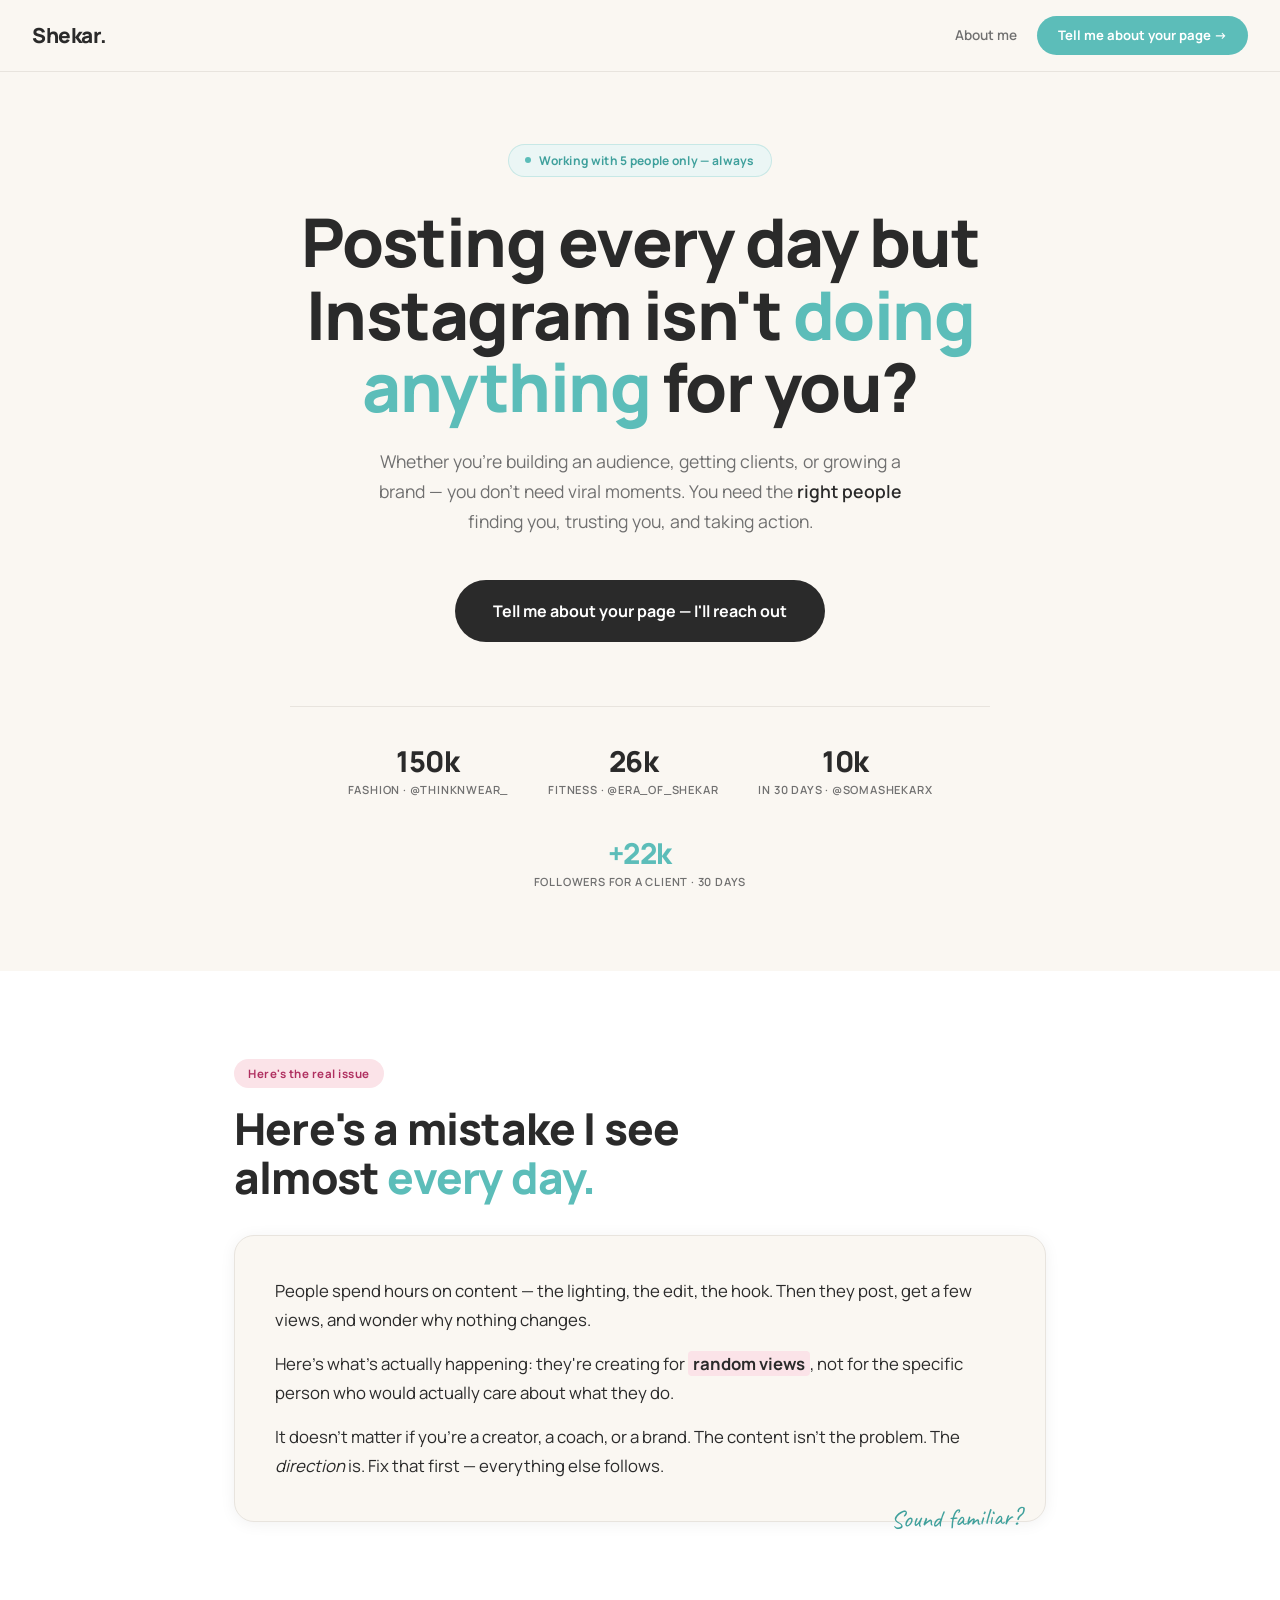
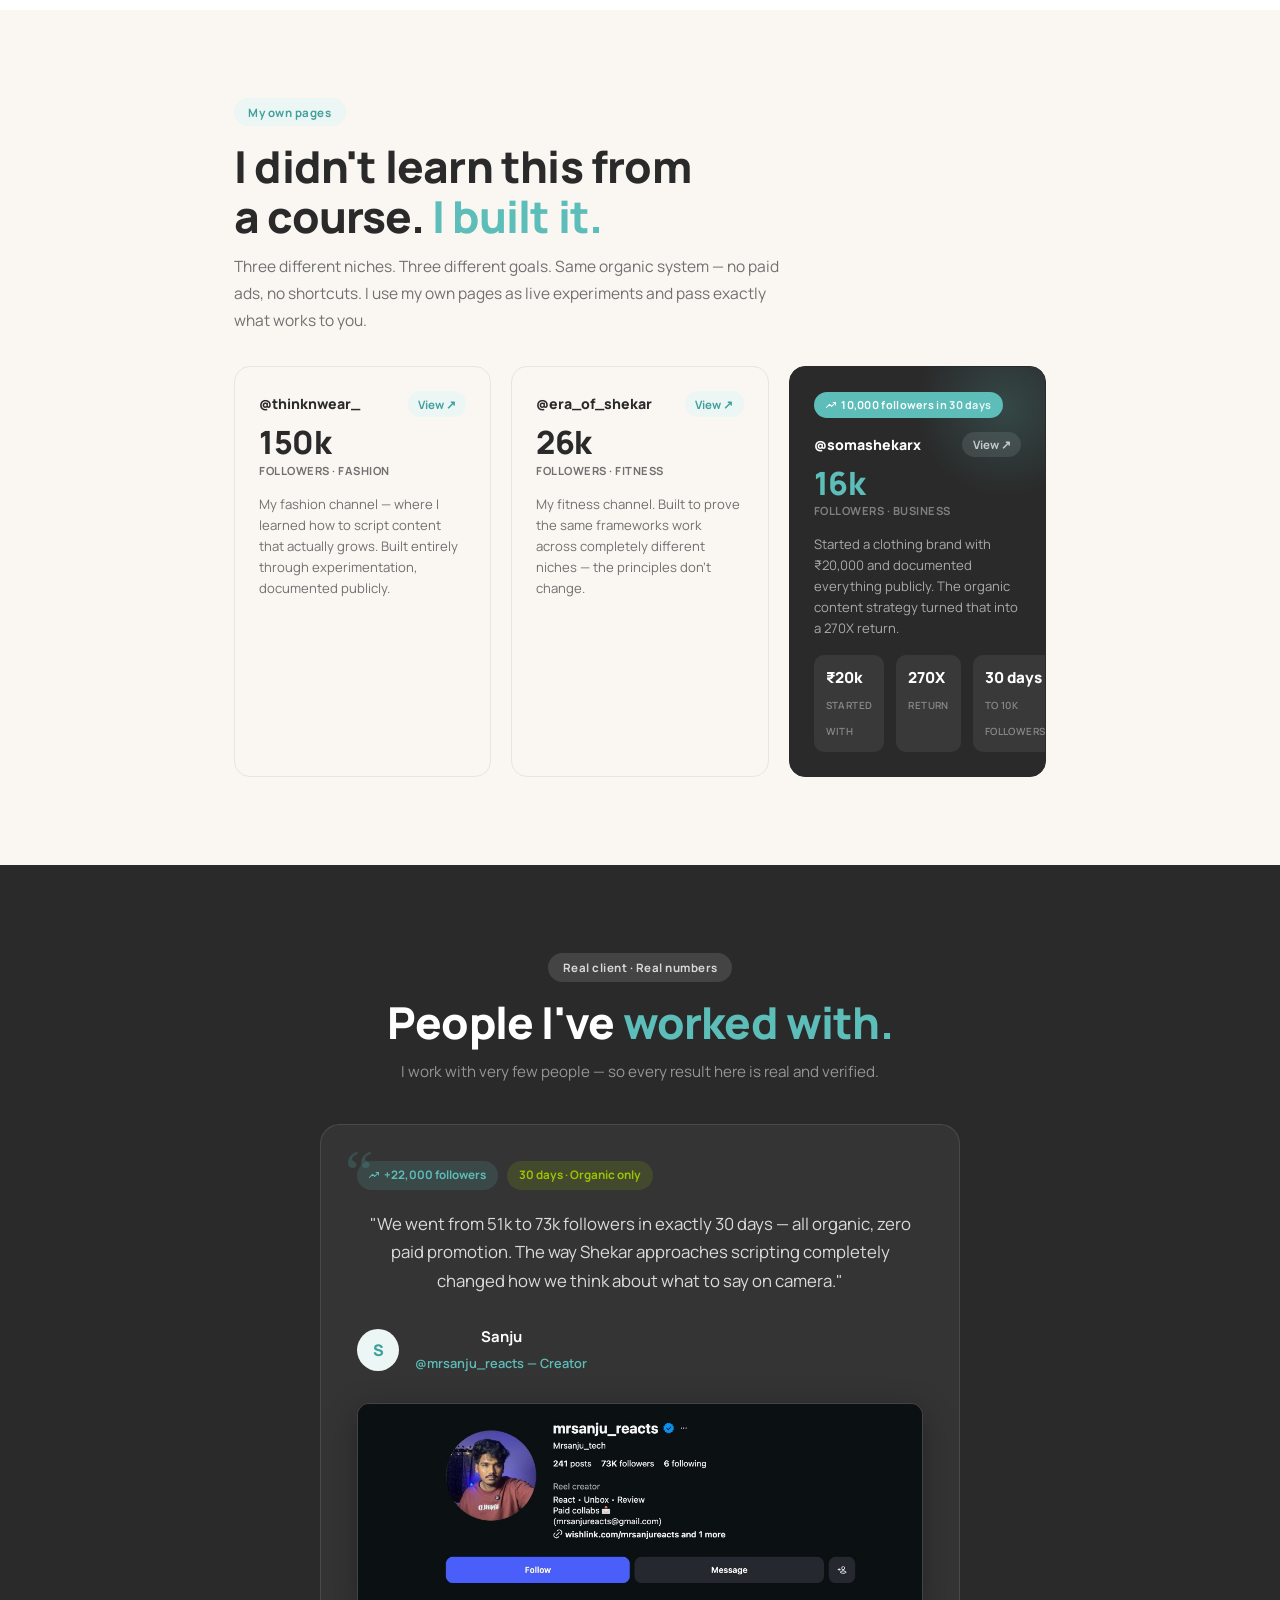
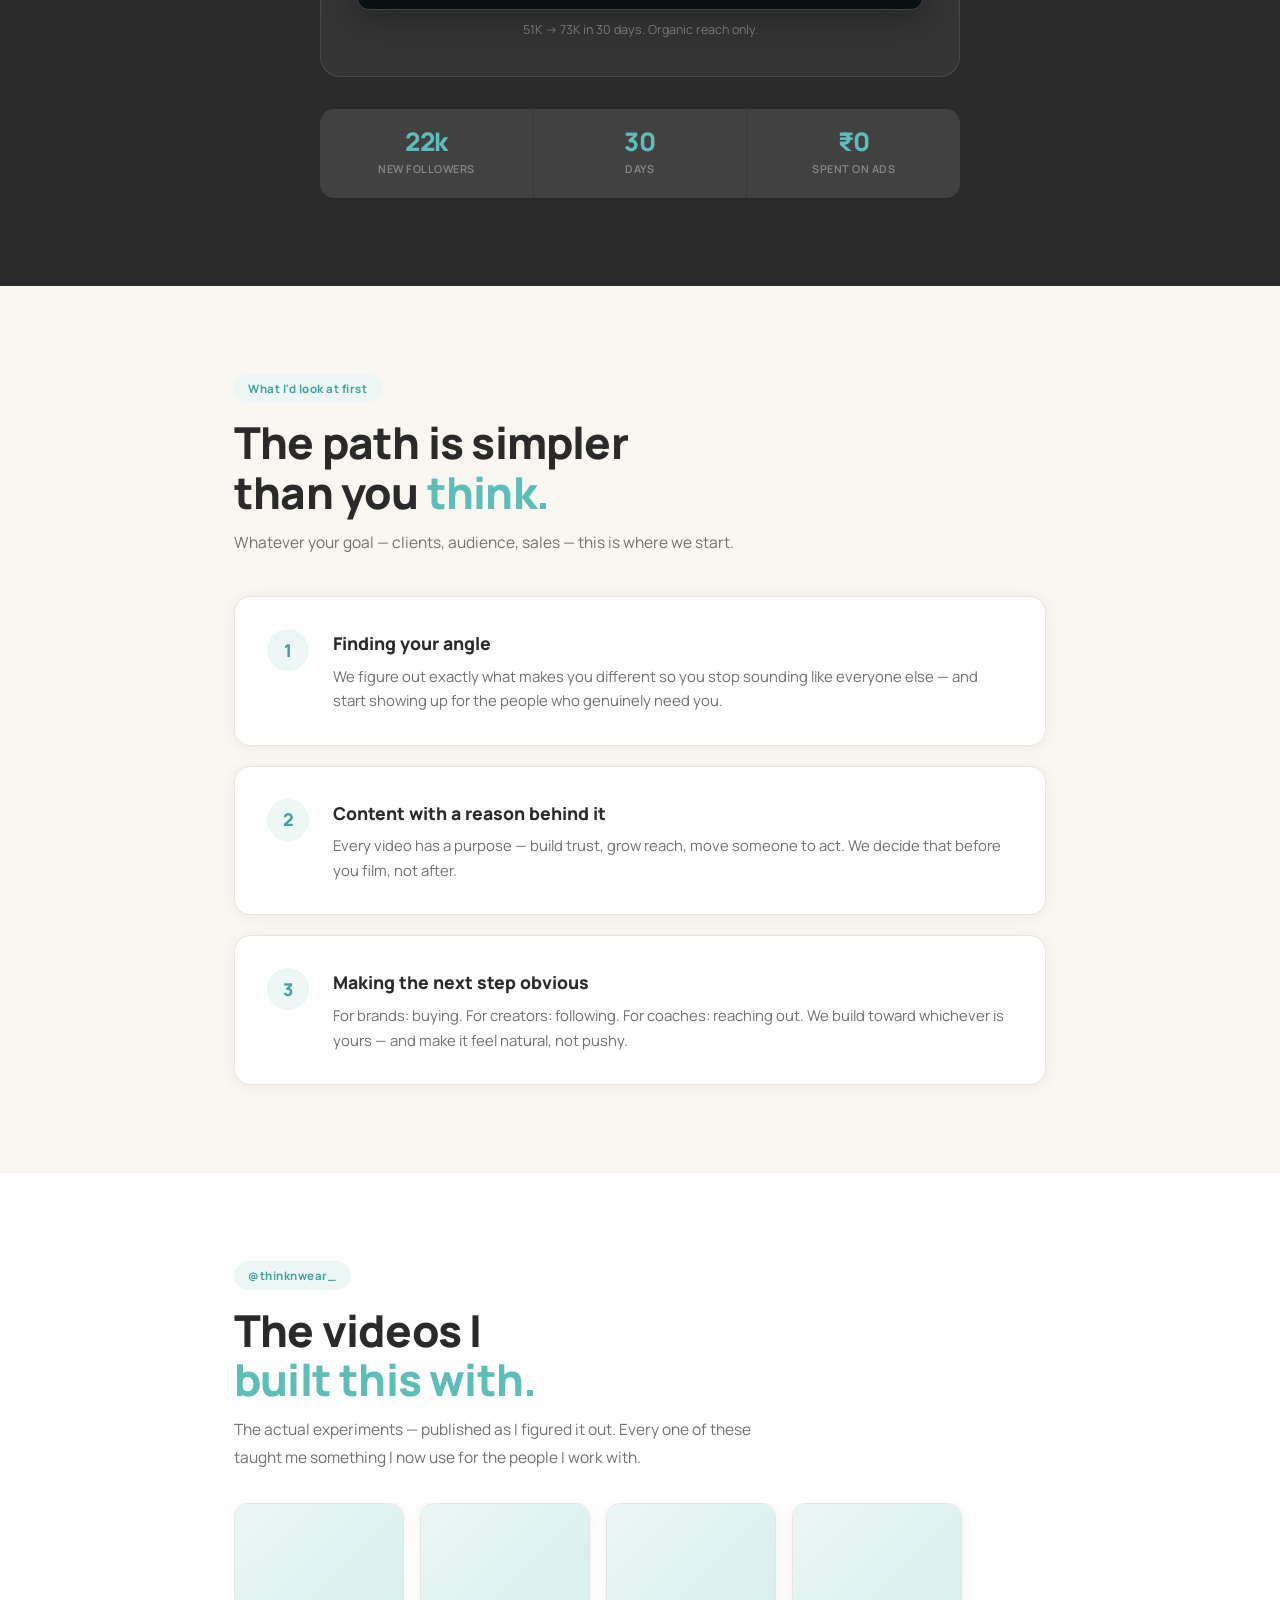
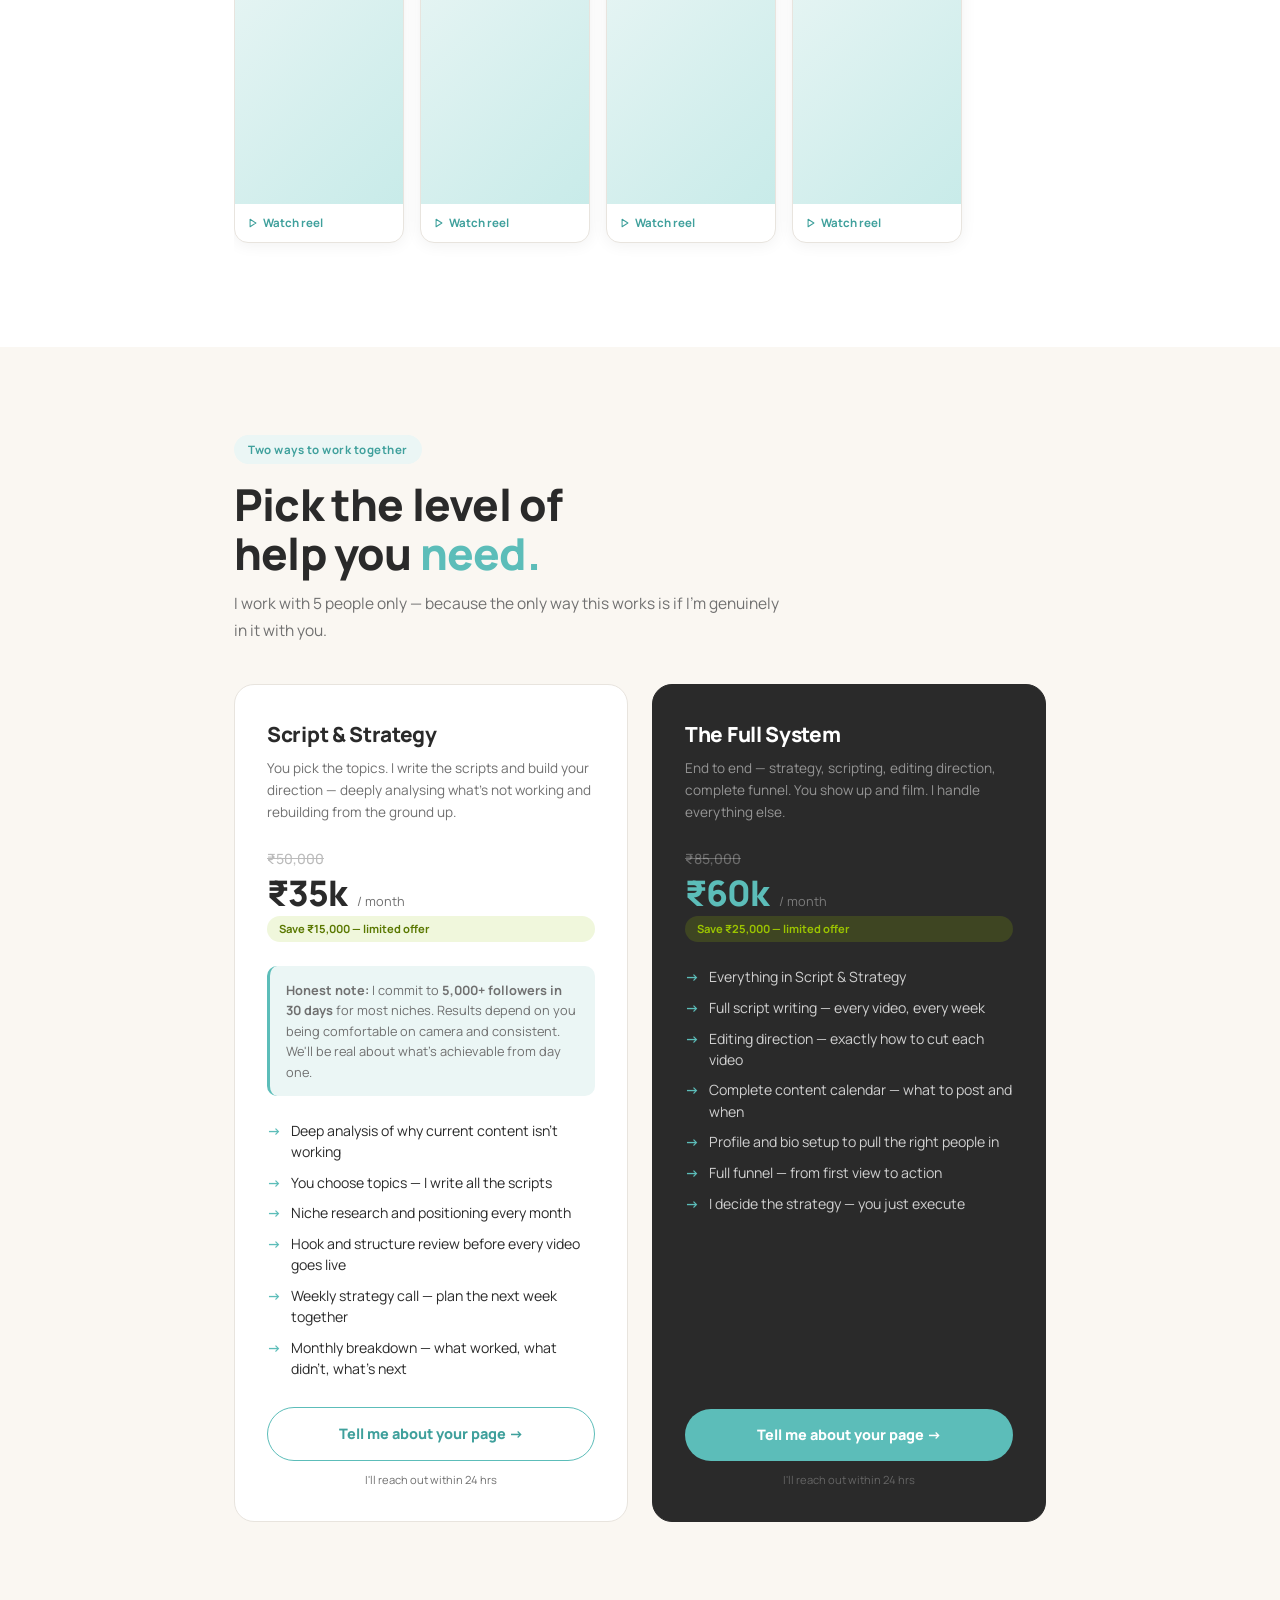
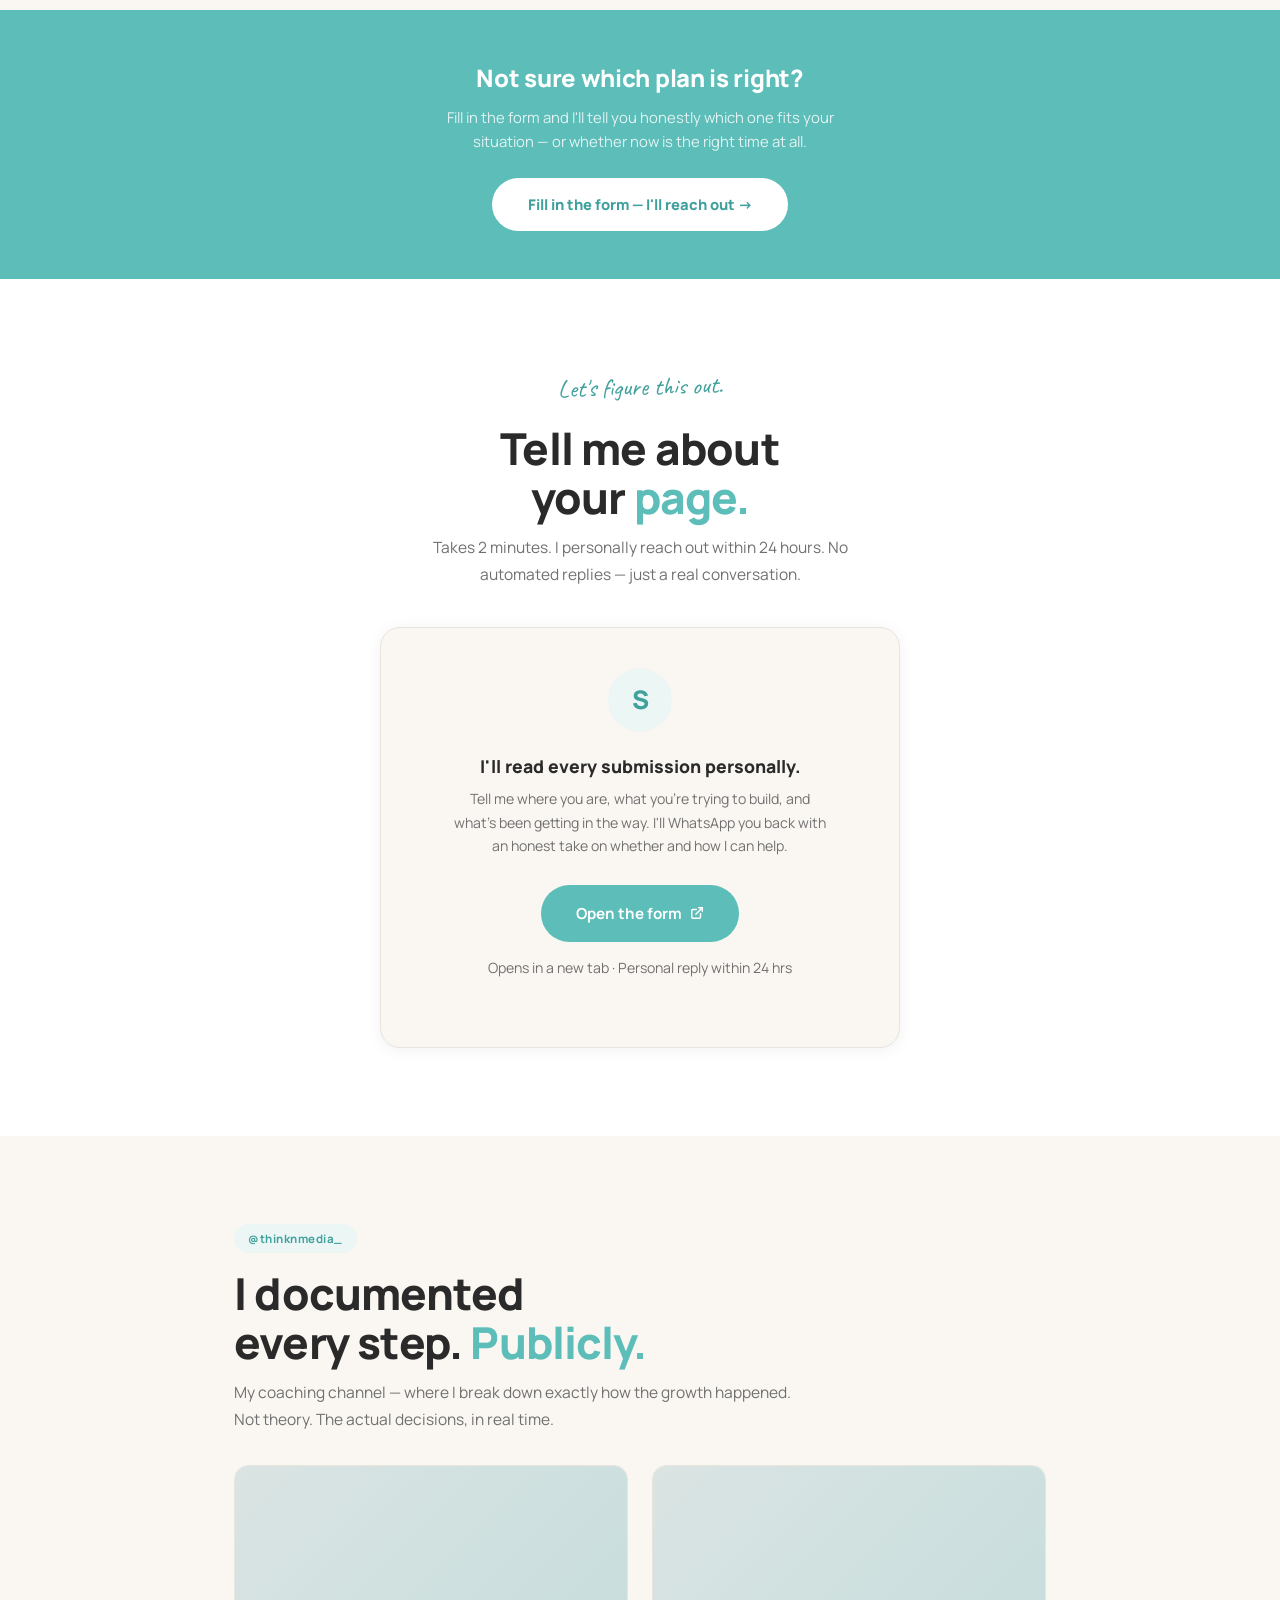
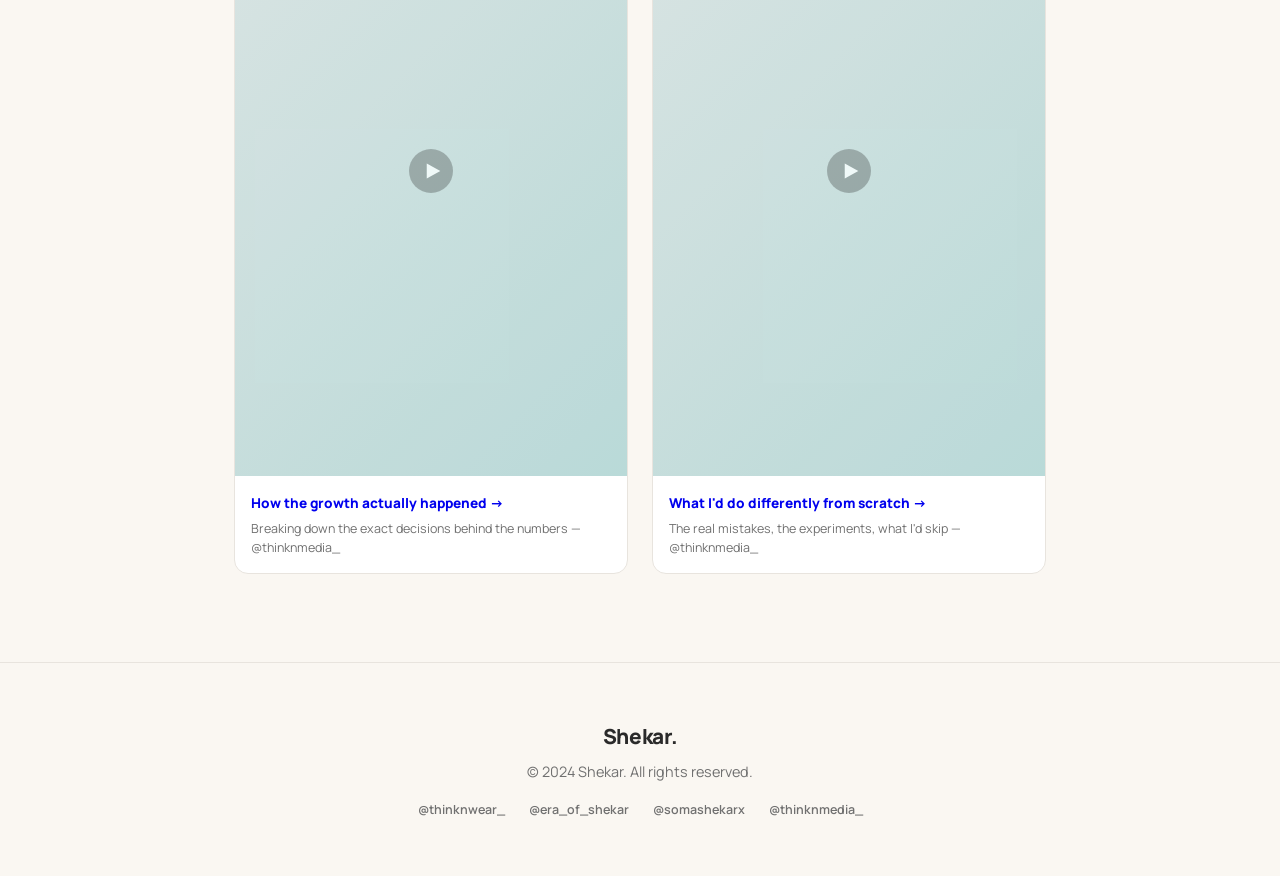
==== index.html @ 16995d4c "Update index.html" ====
<!DOCTYPE html>
<html lang="en">
<head>
<meta charset="UTF-8">
<meta name="viewport" content="width=device-width, initial-scale=1.0">
<title>Shekar | Instagram Growth</title>
<meta property="og:type" content="website">
<meta property="og:url" content="https://thinknmedia.vercel.app/">
<meta property="og:title" content="Shekar | Instagram Growth">
<meta property="og:description" content="Posting every day but your Instagram isn't doing anything for you? I help creators and brands build real organic reach.">
<meta property="og:image" content="https://thinknmedia.vercel.app/preview-image.jpg">
<meta name="twitter:card" content="summary_large_image">
<meta name="twitter:url" content="https://thinknmedia.vercel.app/">
<meta name="twitter:title" content="Shekar | Instagram Growth">
<meta name="twitter:description" content="Posting every day but your Instagram isn't doing anything for you?">
<meta name="twitter:image" content="https://thinknmedia.vercel.app/preview-image.jpg">
<link rel="preconnect" href="https://fonts.googleapis.com">
<link rel="preconnect" href="https://fonts.gstatic.com" crossorigin>
<link href="https://fonts.googleapis.com/css2?family=Caveat:wght@500;700&family=Manrope:wght@300;400;500;600;700;800&display=swap" rel="stylesheet">
<style>
*, *::before, *::after { box-sizing: border-box; margin: 0; padding: 0; }
:root {
  --bg: #FAF7F2;
  --card: #FFFFFF;
  --text: #2A2A2A;
  --muted: #707070;
  --accent: #5CBDB9;
  --accent-dark: #3fa09c;
  --accent-light: #EBF6F5;
  --highlight: #FBE3E8;
  --green: #9BC400;
  --green-light: #f0f7dc;
  --border: #E8E4DE;
  --radius: 16px;
  --shadow: 0 2px 16px rgba(0,0,0,0.06);
  --shadow-lg: 0 8px 40px rgba(0,0,0,0.10);
}
html { scroll-behavior: smooth; }
body { background: var(--bg); color: var(--text); font-family: 'Manrope', sans-serif; overflow-x: hidden; line-height: 1.65; font-size: 16px; }
.container { max-width: 860px; margin: 0 auto; padding: 0 1.5rem; }
.note { font-family: "Caveat", cursive; font-size: 1.55rem; color: var(--accent-dark); transform: rotate(-1.5deg); display: inline-block; }

/* ── NAV ── */
nav {
  position: fixed; top: 0; left: 0; right: 0; z-index: 200;
  padding: 1rem 2rem;
  display: flex; align-items: center; justify-content: space-between;
  background: rgba(250,247,242,0.95);
  backdrop-filter: blur(14px);
  border-bottom: 1px solid var(--border);
}
.nav-logo { font-weight: 800; font-size: 1.3rem; letter-spacing: -0.4px; }
.nav-cta {
  background: var(--accent); color: #fff;
  padding: 0.55rem 1.3rem; border-radius: 100px;
  font-weight: 700; font-size: 0.82rem;
  border: none; cursor: pointer; font-family: 'Manrope', sans-serif;
  transition: background 0.2s, transform 0.15s;
  white-space: nowrap; text-decoration: none; display: inline-block;
}
.nav-cta:hover { background: var(--accent-dark); transform: translateY(-1px); }
.nav-link { font-size: 0.85rem; color: var(--muted); text-decoration: none; font-weight: 600; transition: color 0.2s; }
.nav-link:hover { color: var(--text); }
.nav-right { display: flex; align-items: center; gap: 1.25rem; }

/* ── HERO ── */
.hero {
  min-height: 92vh;
  display: flex; flex-direction: column; justify-content: center; align-items: center;
  text-align: center; padding: 9rem 1.5rem 5rem;
}
.hero-eyebrow {
  display: inline-flex; align-items: center; gap: 0.5rem;
  background: var(--accent-light); border: 1px solid rgba(92,189,185,0.25);
  border-radius: 100px; padding: 0.35rem 1rem;
  font-size: 0.75rem; font-weight: 700; color: var(--accent-dark);
  letter-spacing: 0.3px; margin-bottom: 1.75rem;
}
.hero-eyebrow::before { content: ''; width: 6px; height: 6px; border-radius: 50%; background: var(--accent); animation: blink 2s infinite; }
@keyframes blink { 0%,100%{opacity:1} 50%{opacity:0.3} }
.hero h1 {
  font-size: clamp(2.4rem, 6vw, 4.2rem);
  font-weight: 800; line-height: 1.08; letter-spacing: -1.5px;
  margin-bottom: 1.5rem; color: var(--text); max-width: 720px;
}
.hero h1 em { font-style: normal; color: var(--accent); }
.hero-sub {
  font-size: 1.1rem; color: var(--muted);
  margin-bottom: 2.75rem; font-weight: 400; line-height: 1.7; max-width: 560px;
}
.hero-sub strong { color: var(--text); font-weight: 600; }

/* ── BUTTONS ── */
.btn-main {
  background: var(--text); color: #fff;
  padding: 1.1rem 2.4rem; border-radius: 100px;
  font-weight: 700; font-size: 1rem;
  border: none; cursor: pointer; font-family: 'Manrope', sans-serif;
  transition: background 0.2s, transform 0.15s, box-shadow 0.2s;
  text-decoration: none; display: inline-block;
}
.btn-main:hover { background: var(--accent); transform: translateY(-2px); box-shadow: 0 8px 24px rgba(92,189,185,0.35); }
.btn-accent {
  background: var(--accent); color: #fff;
  padding: 1rem 2.2rem; border-radius: 100px;
  font-weight: 700; font-size: 0.95rem;
  border: none; cursor: pointer; font-family: 'Manrope', sans-serif;
  transition: background 0.2s, transform 0.15s, box-shadow 0.2s;
  text-decoration: none; display: inline-block;
}
.btn-accent:hover { background: var(--accent-dark); transform: translateY(-2px); box-shadow: 0 6px 20px rgba(92,189,185,0.3); }
.btn-outline {
  background: transparent; border: 1.5px solid var(--accent); color: var(--accent-dark);
  padding: 0.9rem 2rem; border-radius: 100px;
  font-weight: 700; font-size: 0.9rem;
  cursor: pointer; font-family: 'Manrope', sans-serif;
  transition: all 0.2s; text-decoration: none; display: inline-block;
}
.btn-outline:hover { background: var(--accent-light); }
.btn-white {
  background: #fff; color: var(--accent-dark);
  padding: 0.9rem 2.2rem; border-radius: 100px;
  font-weight: 800; font-size: 0.92rem;
  border: none; cursor: pointer; font-family: 'Manrope', sans-serif;
  transition: transform 0.15s, box-shadow 0.2s;
  text-decoration: none; display: inline-block;
}
.btn-white:hover { transform: translateY(-2px); box-shadow: 0 6px 20px rgba(0,0,0,0.15); }

/* ── SECTIONS ── */
section { padding: 5.5rem 1.5rem; }
.section-chip {
  display: inline-flex; align-items: center; gap: 0.4rem;
  background: var(--accent-light); color: var(--accent-dark);
  border-radius: 100px; padding: 0.3rem 0.9rem;
  font-size: 0.72rem; font-weight: 700; letter-spacing: 0.5px; margin-bottom: 1rem;
}
.section-chip.green { background: var(--green-light); color: #5a7800; }
.section-chip.pink { background: var(--highlight); color: #b03060; }
.section-chip.white { background: rgba(255,255,255,0.12); color: rgba(255,255,255,0.8); }
.sh { font-size: clamp(1.8rem, 3.8vw, 2.75rem); font-weight: 800; line-height: 1.12; letter-spacing: -0.8px; margin-bottom: 0.75rem; }
.sh em { font-style: normal; color: var(--accent); }
.sh.light { color: #fff; }
.sh.light em { color: var(--accent); }
.section-sub { font-size: 0.97rem; color: var(--muted); line-height: 1.75; max-width: 560px; }

/* ── CARD BASE ── */
.card { background: var(--card); border: 1px solid var(--border); border-radius: var(--radius); padding: 2rem; box-shadow: var(--shadow); }

/* ── PROBLEM ── */
.mistake-box {
  background: var(--bg); border-radius: 20px; padding: 2.5rem;
  border: 1px solid var(--border); position: relative; margin-top: 2rem; box-shadow: var(--shadow);
}
.mistake-box p { font-size: 1.05rem; color: var(--text); line-height: 1.75; margin-bottom: 0.9rem; }
.mistake-box p:last-child { margin-bottom: 0; }
.hl { background: var(--highlight); padding: 1px 5px; border-radius: 4px; font-weight: 700; }

/* ── CHANNELS ── */
.channels-grid { display: grid; grid-template-columns: repeat(3, 1fr); gap: 1.25rem; margin-top: 2rem; }
.ch-card {
  background: var(--bg); border: 1px solid var(--border);
  border-radius: var(--radius); padding: 1.5rem;
  transition: transform 0.2s, border-color 0.2s, box-shadow 0.2s;
}
.ch-card:hover { transform: translateY(-3px); border-color: var(--accent); box-shadow: 0 8px 24px rgba(92,189,185,0.12); }
.ch-handle-row { display: flex; justify-content: space-between; align-items: center; margin-bottom: 0.6rem; }
.ch-handle { font-weight: 800; font-size: 0.88rem; }
.ch-view { font-size: 0.72rem; color: var(--accent-dark); text-decoration: none; background: var(--accent-light); padding: 0.2rem 0.65rem; border-radius: 100px; font-weight: 700; }
.ch-metric { font-size: 2rem; font-weight: 800; line-height: 1; margin: 0.6rem 0 0.2rem; letter-spacing: -0.5px; }
.ch-metric-lbl { font-size: 0.7rem; font-weight: 700; color: var(--muted); text-transform: uppercase; letter-spacing: 0.5px; margin-bottom: 0.85rem; }
.ch-desc { font-size: 0.82rem; color: var(--muted); line-height: 1.6; }

/* SPOTLIGHT */
.ch-card.spotlight {
  background: var(--text); border-color: var(--text); color: #fff; position: relative; overflow: hidden;
}
.ch-card.spotlight::before {
  content: ''; position: absolute; top: -50px; right: -50px;
  width: 180px; height: 180px;
  background: radial-gradient(circle, rgba(92,189,185,0.2) 0%, transparent 70%);
  pointer-events: none;
}
.ch-card.spotlight .ch-handle { color: #fff; }
.ch-card.spotlight .ch-view { background: rgba(255,255,255,0.1); color: rgba(255,255,255,0.75); }
.ch-card.spotlight .ch-metric { color: var(--accent); }
.ch-card.spotlight .ch-metric-lbl { color: rgba(255,255,255,0.4); }
.ch-card.spotlight .ch-desc { color: rgba(255,255,255,0.6); }
.spotlight-badge {
  display: inline-flex; align-items: center; gap: 0.35rem;
  background: var(--accent); color: #fff;
  font-size: 0.68rem; font-weight: 700; padding: 0.25rem 0.75rem;
  border-radius: 100px; margin-bottom: 0.85rem; letter-spacing: 0.3px;
}
.spotlight-stats { display: flex; gap: 0.75rem; margin-top: 1rem; }
.sp-stat { background: rgba(255,255,255,0.07); border-radius: 10px; padding: 0.6rem 0.75rem; flex: 1; }
.sp-stat .sn { font-size: 0.95rem; font-weight: 800; color: #fff; display: block; }
.sp-stat .sl { font-size: 0.62rem; color: rgba(255,255,255,0.4); font-weight: 600; text-transform: uppercase; letter-spacing: 0.4px; }

/* ── TESTIMONIALS — dark ── */
.testi-section { background: var(--text); padding: 5.5rem 1.5rem; }
.testi-inner { max-width: 640px; margin: 2.5rem auto 0; }
.testi-card {
  background: rgba(255,255,255,0.05); border: 1px solid rgba(255,255,255,0.1);
  border-radius: 20px; padding: 2.25rem; position: relative;
}
.testi-card::before {
  content: '\201C'; position: absolute; top: 1rem; left: 1.5rem;
  font-size: 4rem; line-height: 1; font-family: Georgia, serif;
  color: rgba(92,189,185,0.2); pointer-events: none;
}
.testi-badges { display: flex; gap: 0.6rem; flex-wrap: wrap; margin-bottom: 1.25rem; }
.tbadge {
  display: inline-flex; align-items: center; gap: 0.3rem;
  font-size: 0.73rem; font-weight: 700; padding: 0.28rem 0.75rem; border-radius: 100px;
}
.tbadge.teal { background: rgba(92,189,185,0.15); color: var(--accent); }
.tbadge.gr { background: rgba(155,196,0,0.15); color: #9BC400; }
.testi-quote { font-size: 1.05rem; color: rgba(255,255,255,0.82); line-height: 1.72; margin-bottom: 1.75rem; }
.testi-author { display: flex; align-items: center; gap: 1rem; }
.tav { width: 42px; height: 42px; border-radius: 50%; background: var(--accent-light); color: var(--accent-dark); display: flex; align-items: center; justify-content: center; font-weight: 800; font-size: 1rem; flex-shrink: 0; }
.tav-info strong { display: block; color: #fff; font-size: 0.93rem; }
.tav-info a { color: var(--accent); font-size: 0.8rem; font-weight: 600; text-decoration: none; }
.dashboard-proof { width: 100%; height: auto; border-radius: 12px; margin-top: 1.75rem; border: 1px solid rgba(255,255,255,0.08); box-shadow: 0 8px 32px rgba(0,0,0,0.3); display: block; }
.proof-caption { margin-top: 0.6rem; font-size: 0.78rem; color: rgba(255,255,255,0.35); text-align: center; }
.testi-nums { display: grid; grid-template-columns: repeat(3,1fr); gap: 1px; background: rgba(255,255,255,0.07); border-radius: 14px; overflow: hidden; margin-top: 2rem; }
.tnum { background: rgba(255,255,255,0.04); padding: 1.25rem; text-align: center; }
.tnum .tn-big { font-size: 1.6rem; font-weight: 800; color: var(--accent); line-height: 1; display: block; letter-spacing: -0.5px; }
.tnum .tn-lbl { font-size: 0.68rem; color: rgba(255,255,255,0.38); font-weight: 600; text-transform: uppercase; letter-spacing: 0.5px; margin-top: 0.3rem; display: block; }

/* ── PROCESS ── */
.process-list { margin-top: 2.5rem; display: flex; flex-direction: column; gap: 1.25rem; }
.process-step { display: flex; gap: 1.5rem; align-items: flex-start; }
.step-num { background: var(--accent-light); color: var(--accent-dark); width: 42px; height: 42px; border-radius: 50%; display: flex; align-items: center; justify-content: center; font-weight: 800; font-size: 1.1rem; flex-shrink: 0; }
.process-text h4 { font-size: 1.1rem; margin-bottom: 0.35rem; font-weight: 800; }
.process-text p { color: var(--muted); font-size: 0.93rem; }

/* ── REELS CAROUSEL ── */
.reel-scroll { overflow-x: auto; -webkit-overflow-scrolling: touch; padding-bottom: 1rem; margin-top: 2rem; cursor: grab; }
.reel-scroll:active { cursor: grabbing; }
.reel-scroll::-webkit-scrollbar { height: 3px; }
.reel-scroll::-webkit-scrollbar-track { background: var(--border); border-radius: 2px; }
.reel-scroll::-webkit-scrollbar-thumb { background: var(--accent-light); border-radius: 2px; }
.reel-row { display: flex; gap: 1rem; width: max-content; }
.reel-thumb { width: 170px; flex-shrink: 0; border-radius: 14px; overflow: hidden; border: 1px solid var(--border); background: #fff; box-shadow: var(--shadow); transition: transform 0.2s, box-shadow 0.2s; text-decoration: none; display: block; }
.reel-thumb:hover { transform: translateY(-4px); box-shadow: 0 12px 30px rgba(92,189,185,0.2); border-color: var(--accent); }
.reel-img-wrap { width: 170px; height: 300px; overflow: hidden; background: linear-gradient(135deg, #ebf6f5 0%, #c8ebe9 100%); position: relative; display: flex; align-items: center; justify-content: center; }
.reel-img-wrap img { width: 100%; height: 100%; object-fit: cover; display: block; }
.play-circle { position: absolute; inset: 0; display: flex; align-items: center; justify-content: center; background: rgba(0,0,0,0.12); opacity: 0; transition: opacity 0.2s; }
.reel-thumb:hover .play-circle { opacity: 1; }
.play-circle svg { width: 44px; height: 44px; }
.reel-label { padding: 0.6rem 0.8rem; font-size: 0.72rem; font-weight: 700; color: var(--accent-dark); display: flex; align-items: center; gap: 0.3rem; }

/* ── PRICING ── */
.pricing-section { background: var(--bg); }
.pricing-grid { display: grid; grid-template-columns: 1fr 1fr; gap: 1.5rem; margin-top: 2.5rem; }
.plan-card { background: var(--card); border: 1.5px solid var(--border); border-radius: 20px; padding: 2rem; display: flex; flex-direction: column; transition: transform 0.2s, box-shadow 0.2s; }
.plan-card:hover { transform: translateY(-3px); box-shadow: var(--shadow-lg); }
.plan-card.featured { background: var(--text); border-color: var(--text); }
.plan-name { font-size: 1.3rem; font-weight: 800; margin-bottom: 0.4rem; letter-spacing: -0.3px; }
.plan-card.featured .plan-name { color: #fff; }
.plan-for { font-size: 0.85rem; color: var(--muted); line-height: 1.6; margin-bottom: 1.5rem; }
.plan-card.featured .plan-for { color: rgba(255,255,255,0.5); }
.plan-price-row { display: flex; align-items: baseline; gap: 0.5rem; margin-bottom: 0.25rem; }
.plan-was { font-size: 0.88rem; color: #bbb; text-decoration: line-through; font-weight: 500; }
.plan-now { font-size: 2.2rem; font-weight: 800; letter-spacing: -1px; line-height: 1; }
.plan-mo { font-size: 0.8rem; color: var(--muted); }
.plan-card.featured .plan-now { color: var(--accent); }
.plan-card.featured .plan-mo { color: rgba(255,255,255,0.38); }
.plan-save { display: inline-block; background: var(--green-light); color: #5a7800; font-size: 0.7rem; font-weight: 700; padding: 0.25rem 0.75rem; border-radius: 100px; margin-bottom: 1.5rem; }
.plan-card.featured .plan-save { background: rgba(155,196,0,0.18); color: #9BC400; }
.plan-caveat { font-size: 0.8rem; color: var(--muted); line-height: 1.6; padding: 0.85rem 1rem; background: var(--accent-light); border-radius: 10px; margin-bottom: 1.5rem; border-left: 3px solid var(--accent); }
.plan-card.featured .plan-caveat { background: rgba(92,189,185,0.1); border-left-color: var(--accent); color: rgba(255,255,255,0.55); }
.plan-list { list-style: none; flex-grow: 1; display: flex; flex-direction: column; gap: 0.6rem; margin-bottom: 1.75rem; }
.plan-list li { display: flex; gap: 0.6rem; font-size: 0.88rem; line-height: 1.5; color: var(--text); }
.plan-card.featured .plan-list li { color: rgba(255,255,255,0.78); }
.plan-list li::before { content: '→'; color: var(--accent); font-weight: 700; flex-shrink: 0; }
.plan-cta { display: block; text-align: center; padding: 0.9rem; border-radius: 100px; font-weight: 800; font-size: 0.9rem; text-decoration: none; cursor: pointer; border: none; font-family: 'Manrope', sans-serif; transition: all 0.2s; }
.plan-cta.o { background: transparent; border: 1.5px solid var(--accent); color: var(--accent-dark); }
.plan-cta.o:hover { background: var(--accent-light); }
.plan-cta.f { background: var(--accent); color: #fff; }
.plan-cta.f:hover { background: var(--accent-dark); box-shadow: 0 4px 16px rgba(92,189,185,0.3); }
.plan-note { margin-top: 0.6rem; text-align: center; font-size: 0.7rem; color: var(--muted); }
.plan-card.featured .plan-note { color: rgba(255,255,255,0.28); }

/* ── CTA STRIP ── */
.cta-strip { background: var(--accent); padding: 3rem 1.5rem; text-align: center; }
.cta-strip h3 { font-size: 1.5rem; font-weight: 800; color: #fff; margin-bottom: 0.5rem; letter-spacing: -0.3px; }
.cta-strip p { color: rgba(255,255,255,0.82); font-size: 0.93rem; margin-bottom: 1.5rem; line-height: 1.6; max-width: 440px; margin-left: auto; margin-right: auto; }

/* ── CONNECT SECTION ── */
.connect-section { background: #fff; padding: 5.5rem 1.5rem; }
.connect-box { max-width: 520px; margin: 2.5rem auto 0; background: var(--bg); border: 1px solid var(--border); border-radius: 20px; padding: 2.5rem; box-shadow: var(--shadow); text-align: center; }
.connect-avatar { width: 64px; height: 64px; border-radius: 50%; background: var(--accent-light); color: var(--accent-dark); display: flex; align-items: center; justify-content: center; font-weight: 800; font-size: 1.6rem; margin: 0 auto 1.25rem; }
.connect-box h4 { font-size: 1.1rem; font-weight: 800; margin-bottom: 0.4rem; }
.connect-box p { font-size: 0.88rem; color: var(--muted); line-height: 1.65; margin-bottom: 1.75rem; max-width: 380px; margin-left: auto; margin-right: auto; }
.connect-note { margin-top: 0.85rem; font-size: 0.75rem; color: var(--muted); }

/* ── PROOF VIDEOS (thinknmedia_) ── */
.proof-section { background: var(--bg); }
.proof-grid { display: grid; grid-template-columns: 1fr 1fr; gap: 1.5rem; margin-top: 2rem; }
.proof-card { border-radius: 14px; overflow: hidden; border: 1px solid var(--border); background: var(--card); transition: transform 0.2s, box-shadow 0.2s; text-decoration: none; display: block; }
.proof-card:hover { transform: translateY(-3px); box-shadow: 0 10px 28px rgba(92,189,185,0.15); border-color: var(--accent); }
.proof-img-wrap { width: 100%; aspect-ratio: 9/14; overflow: hidden; background: linear-gradient(135deg, #ebf6f5 0%, #c8ebe9 100%); position: relative; }
.proof-img-wrap img { width: 100%; height: 100%; object-fit: cover; display: block; }
.proof-img-wrap .play-circle { opacity: 0.6; }
.proof-card:hover .play-circle { opacity: 1; }
.proof-body { padding: 1rem; }
.proof-body strong { font-size: 0.85rem; font-weight: 800; display: block; margin-bottom: 0.25rem; }
.proof-body p { font-size: 0.78rem; color: var(--muted); line-height: 1.55; }

footer { padding: 3.5rem 2rem; text-align: center; color: var(--muted); font-size: 0.9rem; background: var(--bg); border-top: 1px solid var(--border); }
.footer-logo { font-weight: 800; font-size: 1.3rem; color: var(--text); margin-bottom: 0.4rem; letter-spacing: -0.3px; }
.footer-links { display: flex; justify-content: center; gap: 1.5rem; margin-top: 1rem; flex-wrap: wrap; }
.footer-links a { font-size: 0.78rem; color: var(--muted); text-decoration: none; font-weight: 600; transition: color 0.2s; }
.footer-links a:hover { color: var(--accent); }

@media (max-width: 700px) {
  section { padding: 4rem 1rem; }
  .hero { padding: 8rem 1rem 4rem; }
  .hero h1 { font-size: 2.1rem; letter-spacing: -1px; }
  nav { padding: 0.9rem 1rem; }
  .channels-grid { grid-template-columns: 1fr; }
  .pricing-grid { grid-template-columns: 1fr; }
  .proof-grid { grid-template-columns: 1fr; }
  .testi-nums { grid-template-columns: 1fr 1fr; }
  .reel-img-wrap { width: 150px; height: 265px; }
  .reel-thumb { width: 150px; }
  .connect-section { padding: 4rem 1rem; }
  .connect-box { padding: 1.75rem; }
  .cta-strip { padding: 2.5rem 1rem; }
}
@media (min-width: 701px) and (max-width: 900px) {
  .channels-grid { grid-template-columns: 1fr 1fr; }
  .ch-card.spotlight { grid-column: span 2; }
}
</style>
</head>
<body>

<!-- ① NAV -->
<nav>
  <div class="nav-logo">Shekar.</div>
  <div class="nav-right">
    <a href="shekar-about.html" class="nav-link">About me</a>
    <a class="nav-cta" href="https://forms.gle/LrEXDdyyxGzvheFz7" target="_blank" rel="noopener">Tell me about your page →</a>
  </div>
</nav>

<!-- ② HERO -->
<header class="hero">
  <div class="hero-eyebrow">Working with 5 people only — always</div>
  <h1>Posting every day but Instagram isn't <em>doing anything</em> for you?</h1>
  <p class="hero-sub">Whether you're building an audience, getting clients, or growing a brand — you don't need viral moments. You need the <strong>right people</strong> finding you, trusting you, and taking action.</p>
  <a class="btn-main" href="https://forms.gle/LrEXDdyyxGzvheFz7" target="_blank" rel="noopener">Tell me about your page — I'll reach out</a>

  <!-- hero social proof numbers -->
  <div style="display:flex;justify-content:center;gap:2.5rem;flex-wrap:wrap;margin-top:4rem;padding-top:2.5rem;border-top:1px solid var(--border);width:100%;max-width:700px">
    <div style="text-align:center">
      <span style="display:block;font-size:1.8rem;font-weight:800;letter-spacing:-0.5px;line-height:1">150k</span>
      <span style="display:block;font-size:0.7rem;color:var(--muted);text-transform:uppercase;letter-spacing:0.8px;font-weight:600;margin-top:0.3rem">Fashion · @thinknwear_</span>
    </div>
    <div style="text-align:center">
      <span style="display:block;font-size:1.8rem;font-weight:800;letter-spacing:-0.5px;line-height:1">26k</span>
      <span style="display:block;font-size:0.7rem;color:var(--muted);text-transform:uppercase;letter-spacing:0.8px;font-weight:600;margin-top:0.3rem">Fitness · @era_of_shekar</span>
    </div>
    <div style="text-align:center">
      <span style="display:block;font-size:1.8rem;font-weight:800;letter-spacing:-0.5px;line-height:1">10k</span>
      <span style="display:block;font-size:0.7rem;color:var(--muted);text-transform:uppercase;letter-spacing:0.8px;font-weight:600;margin-top:0.3rem">in 30 days · @somashekarx</span>
    </div>
    <div style="text-align:center">
      <span style="display:block;font-size:1.8rem;font-weight:800;letter-spacing:-0.5px;line-height:1;color:var(--accent)">+22k</span>
      <span style="display:block;font-size:0.7rem;color:var(--muted);text-transform:uppercase;letter-spacing:0.8px;font-weight:600;margin-top:0.3rem">Followers for a client · 30 days</span>
    </div>
  </div>
</header>

<!-- ③ PROBLEM -->
<section style="background:#fff">
  <div class="container">
    <div class="section-chip pink">Here's the real issue</div>
    <h2 class="sh">Here's a mistake I see<br>almost <em>every day.</em></h2>
    <div class="mistake-box">
      <p>People spend hours on content — the lighting, the edit, the hook. Then they post, get a few views, and wonder why nothing changes.</p>
      <p>Here's what's actually happening: they're creating for <span class="hl">random views</span>, not for the specific person who would actually care about what they do.</p>
      <p style="margin-bottom:0">It doesn't matter if you're a creator, a coach, or a brand. The content isn't the problem. The <em>direction</em> is. Fix that first — everything else follows.</p>
      <div class="note" style="position:absolute;bottom:-18px;right:1.5rem">Sound familiar?</div>
    </div>
  </div>
</section>

<!-- ④ MY CHANNELS -->
<section style="background:var(--bg)">
  <div class="container">
    <div class="section-chip">My own pages</div>
    <h2 class="sh">I didn't learn this from<br>a course. <em>I built it.</em></h2>
    <p class="section-sub">Three different niches. Three different goals. Same organic system — no paid ads, no shortcuts. I use my own pages as live experiments and pass exactly what works to you.</p>
    <div class="channels-grid">
      <div class="ch-card">
        <div class="ch-handle-row">
          <span class="ch-handle">@thinknwear_</span>
          <a href="https://www.instagram.com/thinknwear_/" target="_blank" class="ch-view">View ↗</a>
        </div>
        <div class="ch-metric">150k</div>
        <div class="ch-metric-lbl">Followers · Fashion</div>
        <p class="ch-desc">My fashion channel — where I learned how to script content that actually grows. Built entirely through experimentation, documented publicly.</p>
      </div>
      <div class="ch-card">
        <div class="ch-handle-row">
          <span class="ch-handle">@era_of_shekar</span>
          <a href="https://www.instagram.com/era_of_shekar/" target="_blank" class="ch-view">View ↗</a>
        </div>
        <div class="ch-metric">26k</div>
        <div class="ch-metric-lbl">Followers · Fitness</div>
        <p class="ch-desc">My fitness channel. Built to prove the same frameworks work across completely different niches — the principles don't change.</p>
      </div>
      <!-- SPOTLIGHT -->
      <div class="ch-card spotlight">
        <div class="spotlight-badge">
          <svg width="10" height="10" viewBox="0 0 24 24" fill="none" stroke="currentColor" stroke-width="2.5" stroke-linecap="round" stroke-linejoin="round"><polyline points="23 6 13.5 15.5 8.5 10.5 1 18"/><polyline points="17 6 23 6 23 12"/></svg>
          10,000 followers in 30 days
        </div>
        <div class="ch-handle-row">
          <span class="ch-handle">@somashekarx</span>
          <a href="https://www.instagram.com/somashekarx/" target="_blank" class="ch-view">View ↗</a>
        </div>
        <div class="ch-metric">16k</div>
        <div class="ch-metric-lbl">Followers · Business</div>
        <p class="ch-desc">Started a clothing brand with ₹20,000 and documented everything publicly. The organic content strategy turned that into a 270X return.</p>
        <div class="spotlight-stats">
          <div class="sp-stat"><span class="sn">₹20k</span><span class="sl">Started with</span></div>
          <div class="sp-stat"><span class="sn">270X</span><span class="sl">Return</span></div>
          <div class="sp-stat"><span class="sn">30 days</span><span class="sl">To 10k followers</span></div>
        </div>
      </div>
    </div>
  </div>
</section>

<!-- ⑤ TESTIMONIALS — dark -->
<section class="testi-section">
  <div class="container" style="text-align:center">
    <div class="section-chip white">Real client · Real numbers</div>
    <h2 class="sh light">People I've <em>worked with.</em></h2>
    <p style="color:rgba(255,255,255,0.5);font-size:0.95rem;max-width:480px;margin:0 auto">I work with very few people — so every result here is real and verified.</p>
    <div class="testi-inner">
      <div class="testi-card">
        <div class="testi-badges">
          <div class="tbadge teal">
            <svg width="10" height="10" viewBox="0 0 24 24" fill="none" stroke="currentColor" stroke-width="2.5" stroke-linecap="round" stroke-linejoin="round"><polyline points="23 6 13.5 15.5 8.5 10.5 1 18"/><polyline points="17 6 23 6 23 12"/></svg>
            +22,000 followers
          </div>
          <div class="tbadge gr">30 days · Organic only</div>
        </div>
        <p class="testi-quote">"We went from 51k to 73k followers in exactly 30 days — all organic, zero paid promotion. The way Shekar approaches scripting completely changed how we think about what to say on camera."</p>
        <div class="testi-author">
          <div class="tav">S</div>
          <div class="tav-info">
            <strong>Sanju</strong>
            <a href="https://www.instagram.com/mrsanju_reacts/" target="_blank">@mrsanju_reacts — Creator</a>
          </div>
        </div>
        <img src="SanjuReacts.jpeg" alt="Growth results — @mrsanju_reacts, 51K to 73K in 30 days" class="dashboard-proof">
        <p class="proof-caption">51K → 73K in 30 days. Organic reach only.</p>
      </div>
      <div class="testi-nums">
        <div class="tnum"><span class="tn-big">22k</span><span class="tn-lbl">New followers</span></div>
        <div class="tnum"><span class="tn-big">30</span><span class="tn-lbl">Days</span></div>
        <div class="tnum"><span class="tn-big">₹0</span><span class="tn-lbl">Spent on ads</span></div>
      </div>
    </div>
  </div>
</section>

<!-- ⑥ PROCESS -->
<section style="background:var(--bg)">
  <div class="container">
    <div class="section-chip">What I'd look at first</div>
    <h2 class="sh">The path is simpler<br>than you <em>think.</em></h2>
    <p class="section-sub">Whatever your goal — clients, audience, sales — this is where we start.</p>
    <div class="process-list">
      <div class="card process-step">
        <div class="step-num">1</div>
        <div class="process-text">
          <h4>Finding your angle</h4>
          <p>We figure out exactly what makes you different so you stop sounding like everyone else — and start showing up for the people who genuinely need you.</p>
        </div>
      </div>
      <div class="card process-step">
        <div class="step-num">2</div>
        <div class="process-text">
          <h4>Content with a reason behind it</h4>
          <p>Every video has a purpose — build trust, grow reach, move someone to act. We decide that before you film, not after.</p>
        </div>
      </div>
      <div class="card process-step">
        <div class="step-num">3</div>
        <div class="process-text">
          <h4>Making the next step obvious</h4>
          <p>For brands: buying. For creators: following. For coaches: reaching out. We build toward whichever is yours — and make it feel natural, not pushy.</p>
        </div>
      </div>
    </div>
  </div>
</section>

<!-- ⑦ REELS CAROUSEL -->
<section style="background:#fff;overflow:hidden">
  <div class="container">
    <div class="section-chip">@thinknwear_</div>
    <h2 class="sh">The videos I<br><em>built this with.</em></h2>
    <p class="section-sub">The actual experiments — published as I figured it out. Every one of these taught me something I now use for the people I work with.</p>
    <div class="reel-scroll">
      <div class="reel-row" id="reelRow"></div>
    </div>
  </div>
</section>

<!-- ⑧ PRICING -->
<section class="pricing-section" id="plans">
  <div class="container">
    <div class="section-chip">Two ways to work together</div>
    <h2 class="sh">Pick the level of<br>help you <em>need.</em></h2>
    <p class="section-sub">I work with 5 people only — because the only way this works is if I'm genuinely in it with you.</p>
    <div class="pricing-grid">
      <div class="plan-card">
        <div class="plan-name">Script & Strategy</div>
        <p class="plan-for">You pick the topics. I write the scripts and build your direction — deeply analysing what's not working and rebuilding from the ground up.</p>
        <div class="plan-price-row"><span class="plan-was">₹50,000</span></div>
        <div class="plan-price-row"><span class="plan-now">₹35k</span><span class="plan-mo">&nbsp;/ month</span></div>
        <div class="plan-save">Save ₹15,000 — limited offer</div>
        <div class="plan-caveat"><strong>Honest note:</strong> I commit to <strong>5,000+ followers in 30 days</strong> for most niches. Results depend on you being comfortable on camera and consistent. We'll be real about what's achievable from day one.</div>
        <ul class="plan-list">
          <li>Deep analysis of why current content isn't working</li>
          <li>You choose topics — I write all the scripts</li>
          <li>Niche research and positioning every month</li>
          <li>Hook and structure review before every video goes live</li>
          <li>Weekly strategy call — plan the next week together</li>
          <li>Monthly breakdown — what worked, what didn't, what's next</li>
        </ul>
        <a class="plan-cta o" href="https://forms.gle/LrEXDdyyxGzvheFz7" target="_blank" rel="noopener">Tell me about your page →</a>
        <p class="plan-note">I'll reach out within 24 hrs</p>
      </div>
      <div class="plan-card featured">
        <div class="plan-name">The Full System</div>
        <p class="plan-for">End to end — strategy, scripting, editing direction, complete funnel. You show up and film. I handle everything else.</p>
        <div class="plan-price-row"><span class="plan-was" style="color:rgba(255,255,255,0.3)">₹85,000</span></div>
        <div class="plan-price-row"><span class="plan-now">₹60k</span><span class="plan-mo">&nbsp;/ month</span></div>
        <div class="plan-save">Save ₹25,000 — limited offer</div>
        <ul class="plan-list">
          <li>Everything in Script & Strategy</li>
          <li>Full script writing — every video, every week</li>
          <li>Editing direction — exactly how to cut each video</li>
          <li>Complete content calendar — what to post and when</li>
          <li>Profile and bio setup to pull the right people in</li>
          <li>Full funnel — from first view to action</li>
          <li>I decide the strategy — you just execute</li>
        </ul>
        <a class="plan-cta f" href="https://forms.gle/LrEXDdyyxGzvheFz7" target="_blank" rel="noopener">Tell me about your page →</a>
        <p class="plan-note">I'll reach out within 24 hrs</p>
      </div>
    </div>
  </div>
</section>

<!-- ⑨ CTA STRIP -->
<div class="cta-strip">
  <h3>Not sure which plan is right?</h3>
  <p>Fill in the form and I'll tell you honestly which one fits your situation — or whether now is the right time at all.</p>
  <a class="btn-white" href="https://forms.gle/LrEXDdyyxGzvheFz7" target="_blank" rel="noopener">Fill in the form — I'll reach out →</a>
</div>

<!-- ⑩ CONNECT / GOOGLE FORM SECTION -->
<section class="connect-section" id="book-call">
  <div class="container" style="text-align:center">
    <div class="note" style="margin-bottom:1rem">Let's figure this out.</div>
    <h2 class="sh">Tell me about<br>your <em>page.</em></h2>
    <p style="color:var(--muted);font-size:0.97rem;max-width:440px;margin:0.5rem auto 0;line-height:1.7">Takes 2 minutes. I personally reach out within 24 hours. No automated replies — just a real conversation.</p>
    <div class="connect-box">
      <div class="connect-avatar">S</div>
      <h4>I'll read every submission personally.</h4>
      <p>Tell me where you are, what you're trying to build, and what's been getting in the way. I'll WhatsApp you back with an honest take on whether and how I can help.</p>
      <a class="btn-accent" href="https://forms.gle/LrEXDdyyxGzvheFz7" target="_blank" rel="noopener" style="display:inline-flex;align-items:center;gap:0.5rem">
        Open the form
        <svg width="14" height="14" viewBox="0 0 24 24" fill="none" stroke="currentColor" stroke-width="2.5" stroke-linecap="round" stroke-linejoin="round"><path d="M18 13v6a2 2 0 01-2 2H5a2 2 0 01-2-2V8a2 2 0 012-2h6"/><polyline points="15 3 21 3 21 9"/><line x1="10" y1="14" x2="21" y2="3"/></svg>
      </a>
      <p class="connect-note">Opens in a new tab · Personal reply within 24 hrs</p>
    </div>
  </div>
</section>

<!-- ⑪ PROOF VIDEOS — thinknmedia_ -->
<section class="proof-section">
  <div class="container">
    <div class="section-chip">@thinknmedia_</div>
    <h2 class="sh">I documented<br>every step. <em>Publicly.</em></h2>
    <p class="section-sub">My coaching channel — where I break down exactly how the growth happened. Not theory. The actual decisions, in real time.</p>
    <div class="proof-grid" id="proofRow"></div>
  </div>
</section>

<footer>
  <div class="footer-logo">Shekar.</div>
  <p>© 2024 Shekar. All rights reserved.</p>
  <div class="footer-links">
    <a href="https://www.instagram.com/thinknwear_/" target="_blank">@thinknwear_</a>
    <a href="https://www.instagram.com/era_of_shekar/" target="_blank">@era_of_shekar</a>
    <a href="https://www.instagram.com/somashekarx/" target="_blank">@somashekarx</a>
    <a href="https://www.instagram.com/thinknmedia_/" target="_blank">@thinknmedia_</a>
  </div>
</footer>

<script>
var PLAY = '<svg viewBox="0 0 52 52" xmlns="http://www.w3.org/2000/svg"><circle cx="26" cy="26" r="26" fill="rgba(0,0,0,0.42)"/><polygon points="21,17 37,26 21,35" fill="#fff"/></svg>';

var reels = [
  { url:'https://www.instagram.com/reel/C6eA3jwJpDk/', code:'C6eA3jwJpDk' },
  { url:'https://www.instagram.com/reel/DYKMr4FTKJc/', code:'DYKMr4FTKJc' },
  { url:'https://www.instagram.com/reel/DW-xDJ7E4pY/', code:'DW-xDJ7E4pY' },
  { url:'https://www.instagram.com/reel/DW3ryOeEw1S/', code:'DW3ryOeEw1S' }
];
var proofPosts = [
  { url:'https://www.instagram.com/p/DZO_qTUKFAX/', code:'DZO_qTUKFAX', title:'How the growth actually happened', desc:'Breaking down the exact decisions behind the numbers — @thinknmedia_' },
  { url:'https://www.instagram.com/p/DZUrbs9Kh2e/', code:'DZUrbs9Kh2e', title:"What I'd do differently from scratch", desc:"The real mistakes, the experiments, what I'd skip — @thinknmedia_" }
];

function thumbSrcs(code) {
  return [
    'https://www.instagram.com/p/'+code+'/media/?size=l',
    'https://www.instagram.com/p/'+code+'/media/?size=m',
    'https://www.instagram.com/p/'+code+'/media/?size=t'
  ];
}
function tryLoad(img, srcs, i) {
  if (i >= srcs.length) { img.style.display='none'; return; }
  img.src = srcs[i];
  img.onerror = function(){ tryLoad(img, srcs, i+1); };
}

function buildReel(r) {
  var a = document.createElement('a');
  a.className='reel-thumb'; a.href=r.url; a.target='_blank'; a.rel='noopener';
  var wrap=document.createElement('div'); wrap.className='reel-img-wrap';
  var img=new Image(); img.alt='Reel'; img.style.cssText='width:100%;height:100%;object-fit:cover;display:block;';
  tryLoad(img, thumbSrcs(r.code), 0);
  var ov=document.createElement('div'); ov.className='play-circle'; ov.innerHTML=PLAY;
  wrap.appendChild(img); wrap.appendChild(ov);
  var lbl=document.createElement('div'); lbl.className='reel-label';
  lbl.innerHTML='<svg width="10" height="10" viewBox="0 0 24 24" fill="none" stroke="currentColor" stroke-width="2.5" stroke-linecap="round" stroke-linejoin="round"><polygon points="5 3 19 12 5 21 5 3"/></svg> Watch reel';
  a.appendChild(wrap); a.appendChild(lbl); return a;
}
function buildProof(p) {
  var a=document.createElement('a');
  a.className='proof-card'; a.href=p.url; a.target='_blank'; a.rel='noopener';
  var wrap=document.createElement('div'); wrap.className='proof-img-wrap';
  var img=new Image(); img.alt=p.title; img.style.cssText='width:100%;height:100%;object-fit:cover;display:block;';
  tryLoad(img, thumbSrcs(p.code), 0);
  var ov=document.createElement('div'); ov.className='play-circle'; ov.innerHTML=PLAY;
  wrap.appendChild(img); wrap.appendChild(ov);
  var body=document.createElement('div'); body.className='proof-body';
  body.innerHTML='<strong>'+p.title+' →</strong><p>'+p.desc+'</p>';
  a.appendChild(wrap); a.appendChild(body); return a;
}

var rr=document.getElementById('reelRow');
reels.forEach(function(r){ rr.appendChild(buildReel(r)); });
var pr=document.getElementById('proofRow');
proofPosts.forEach(function(p){ pr.appendChild(buildProof(p)); });

// Drag scroll on carousel
(function(){
  var el=document.querySelector('.reel-scroll');
  var down=false,startX,scrollL;
  el.addEventListener('mousedown',function(e){down=true;startX=e.pageX-el.offsetLeft;scrollL=el.scrollLeft;});
  el.addEventListener('mouseleave',function(){down=false;});
  el.addEventListener('mouseup',function(){down=false;});
  el.addEventListener('mousemove',function(e){if(!down)return;e.preventDefault();var x=e.pageX-el.offsetLeft;el.scrollLeft=scrollL-(x-startX);});
})();
</script>
</body>
</html>
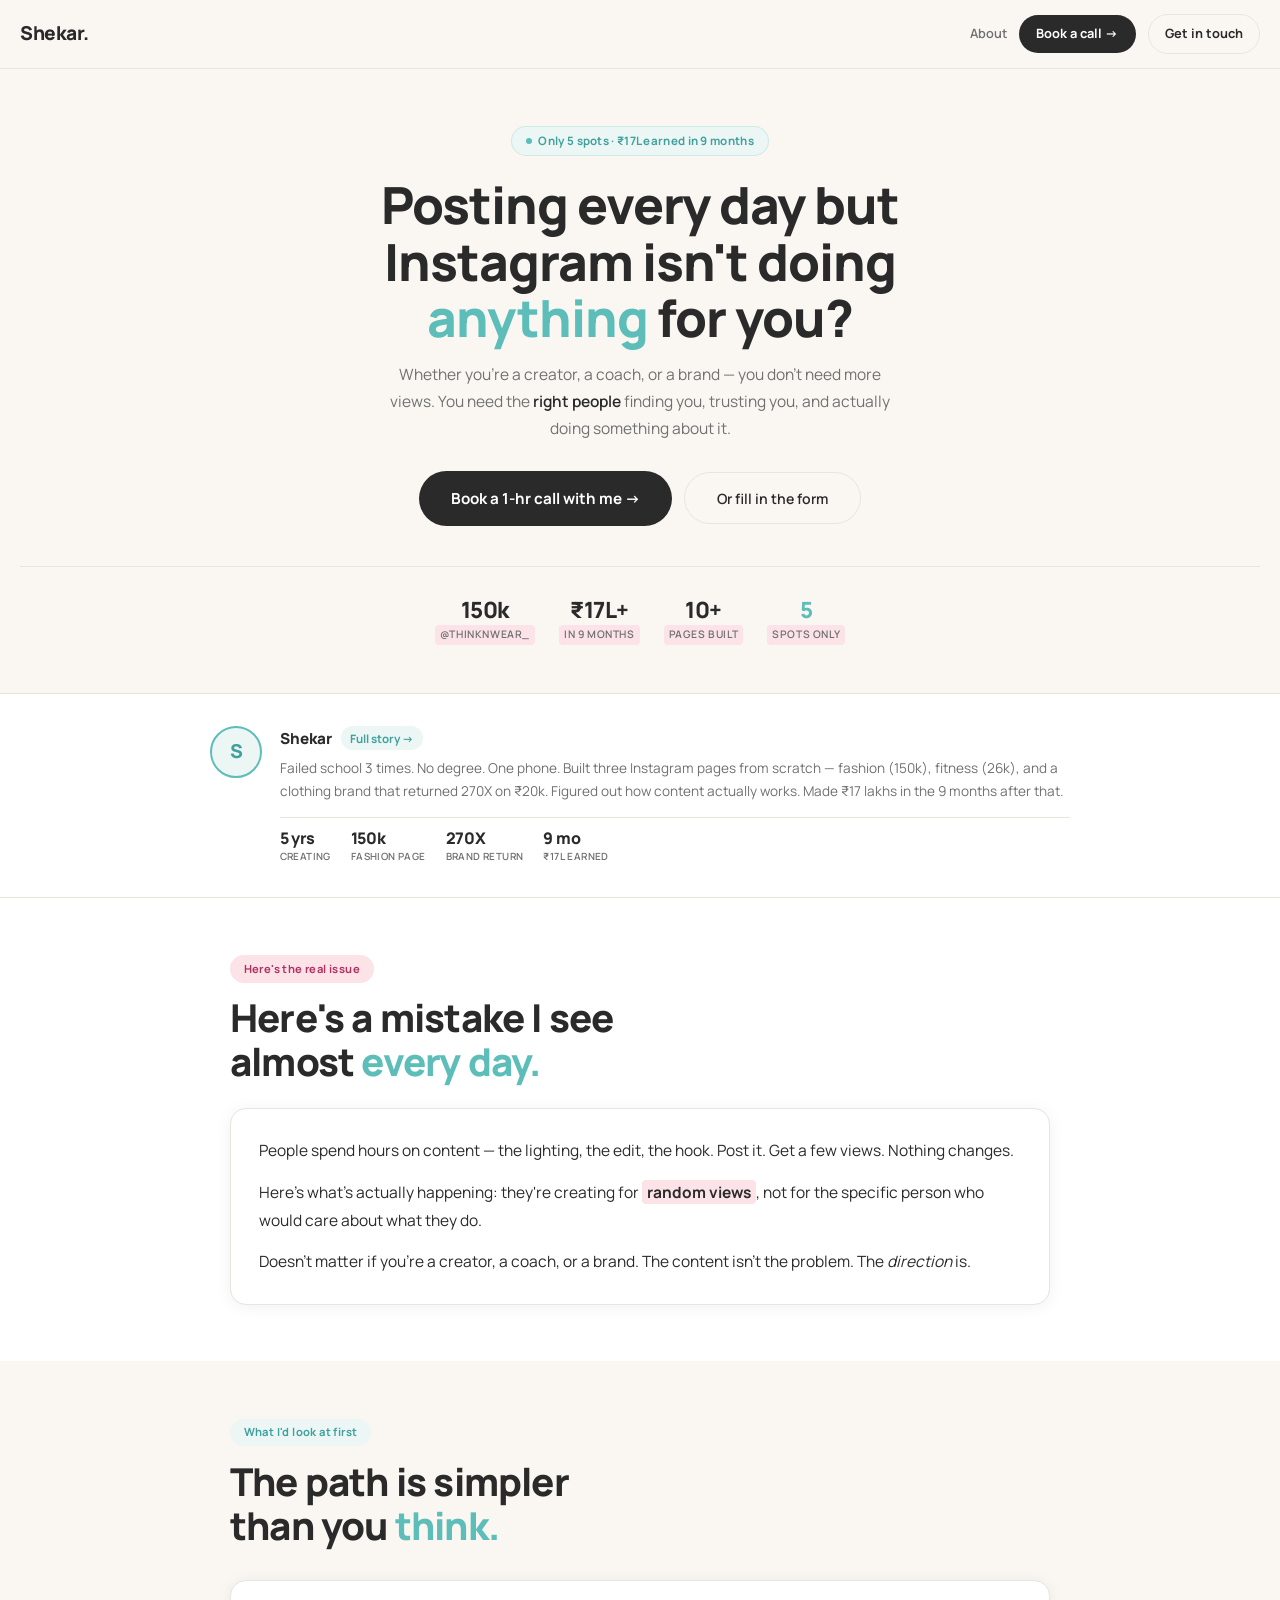
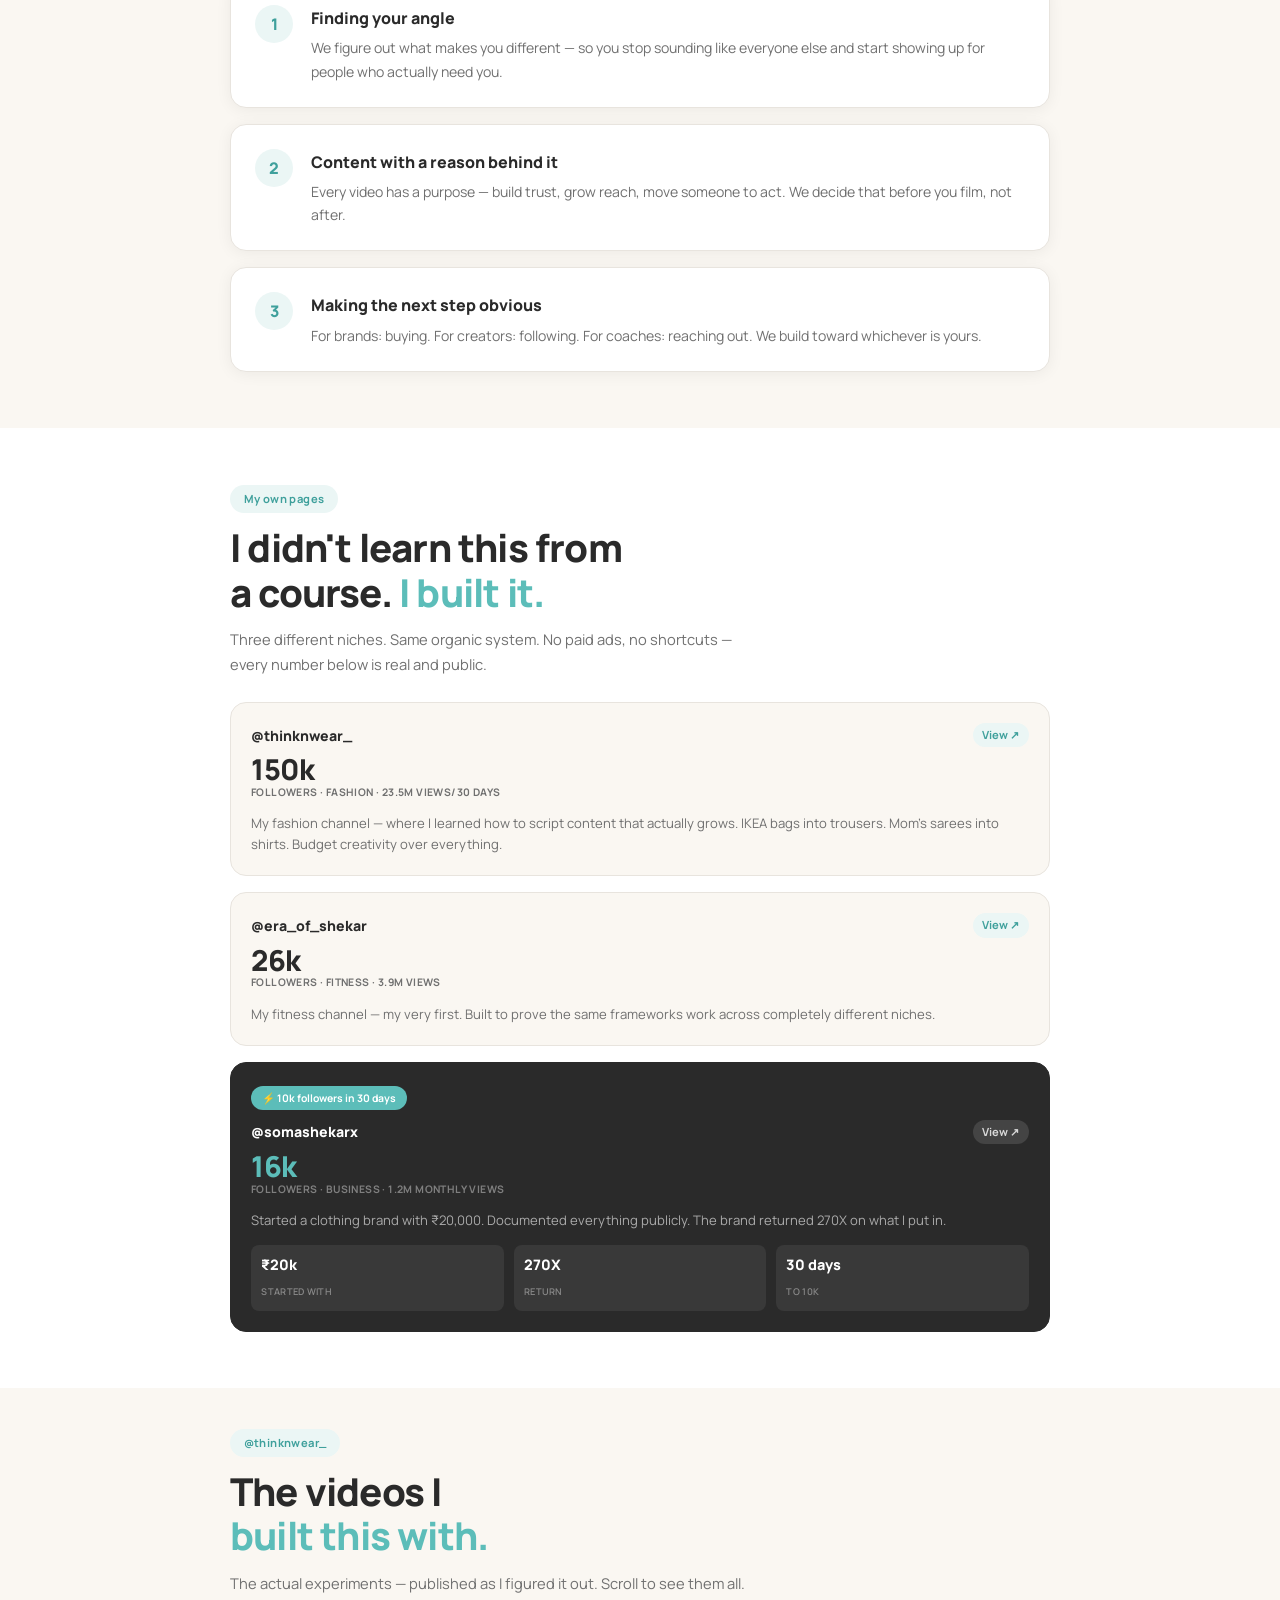
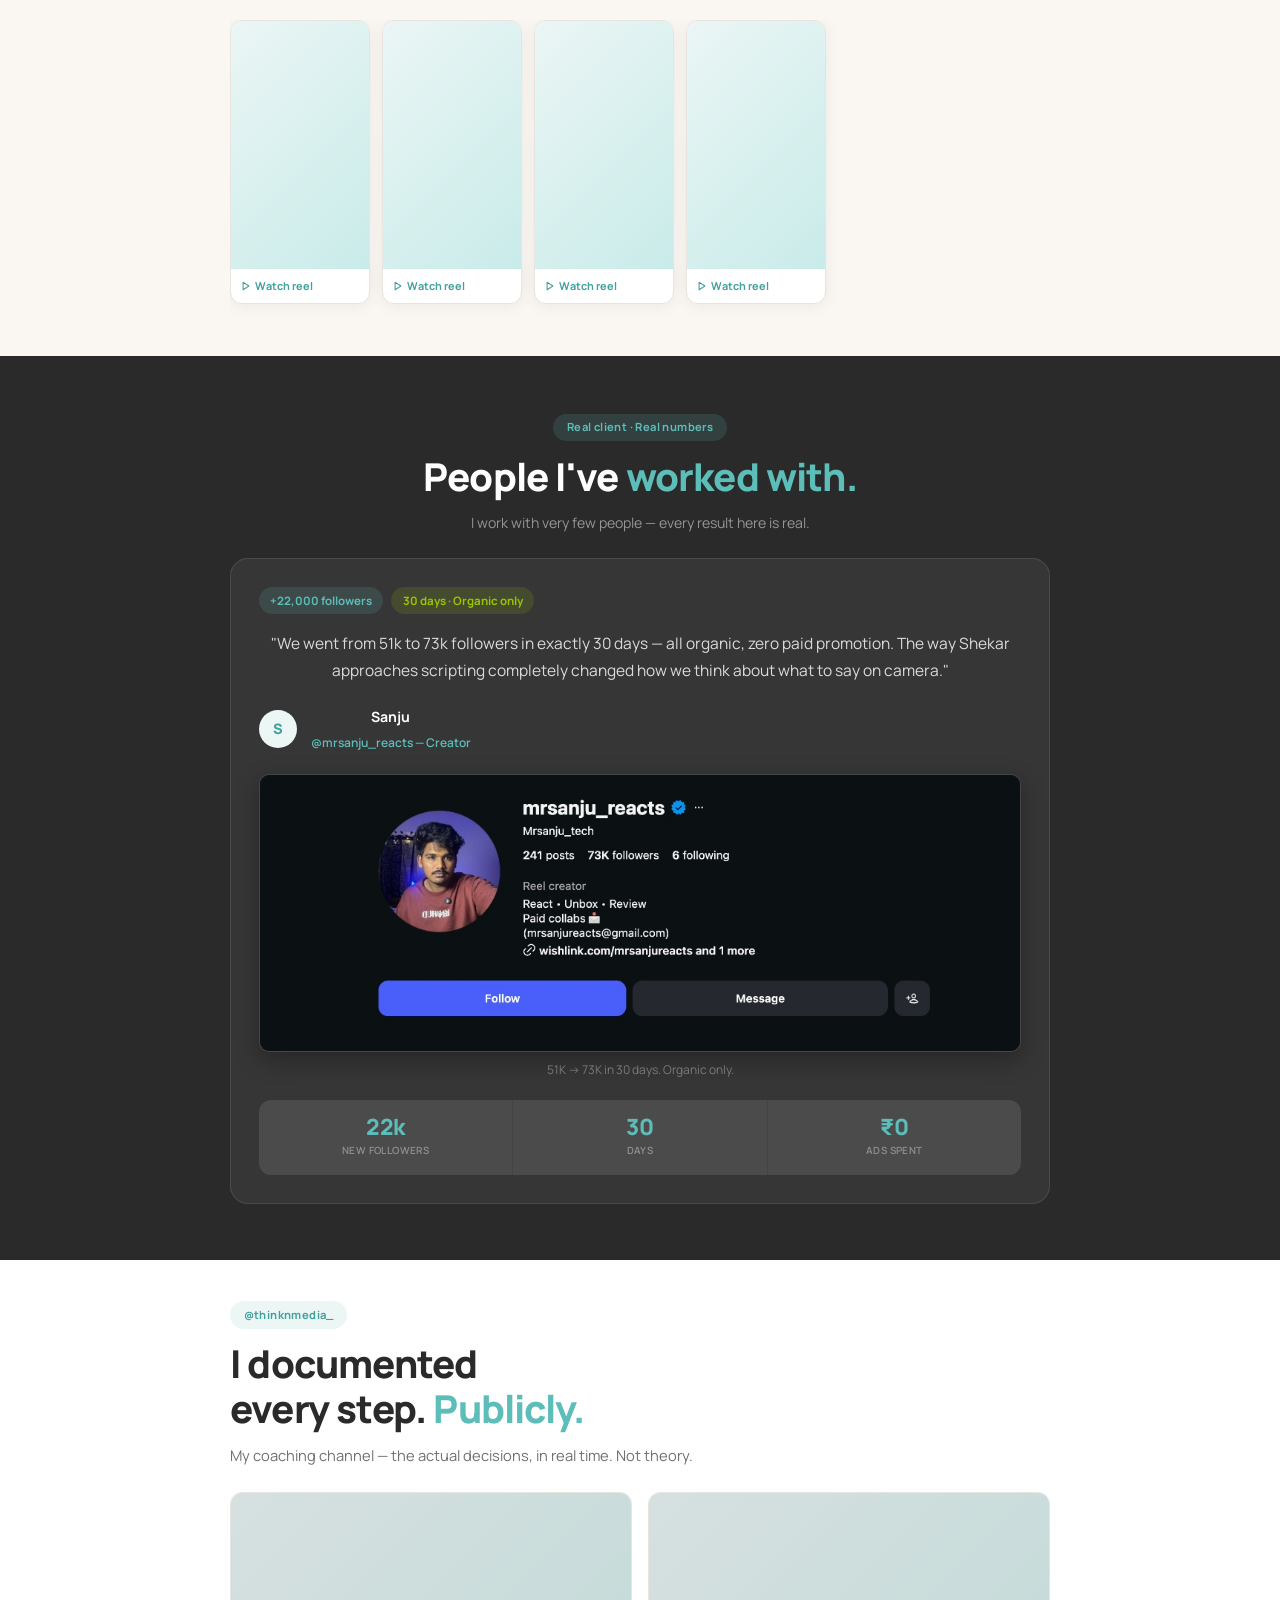
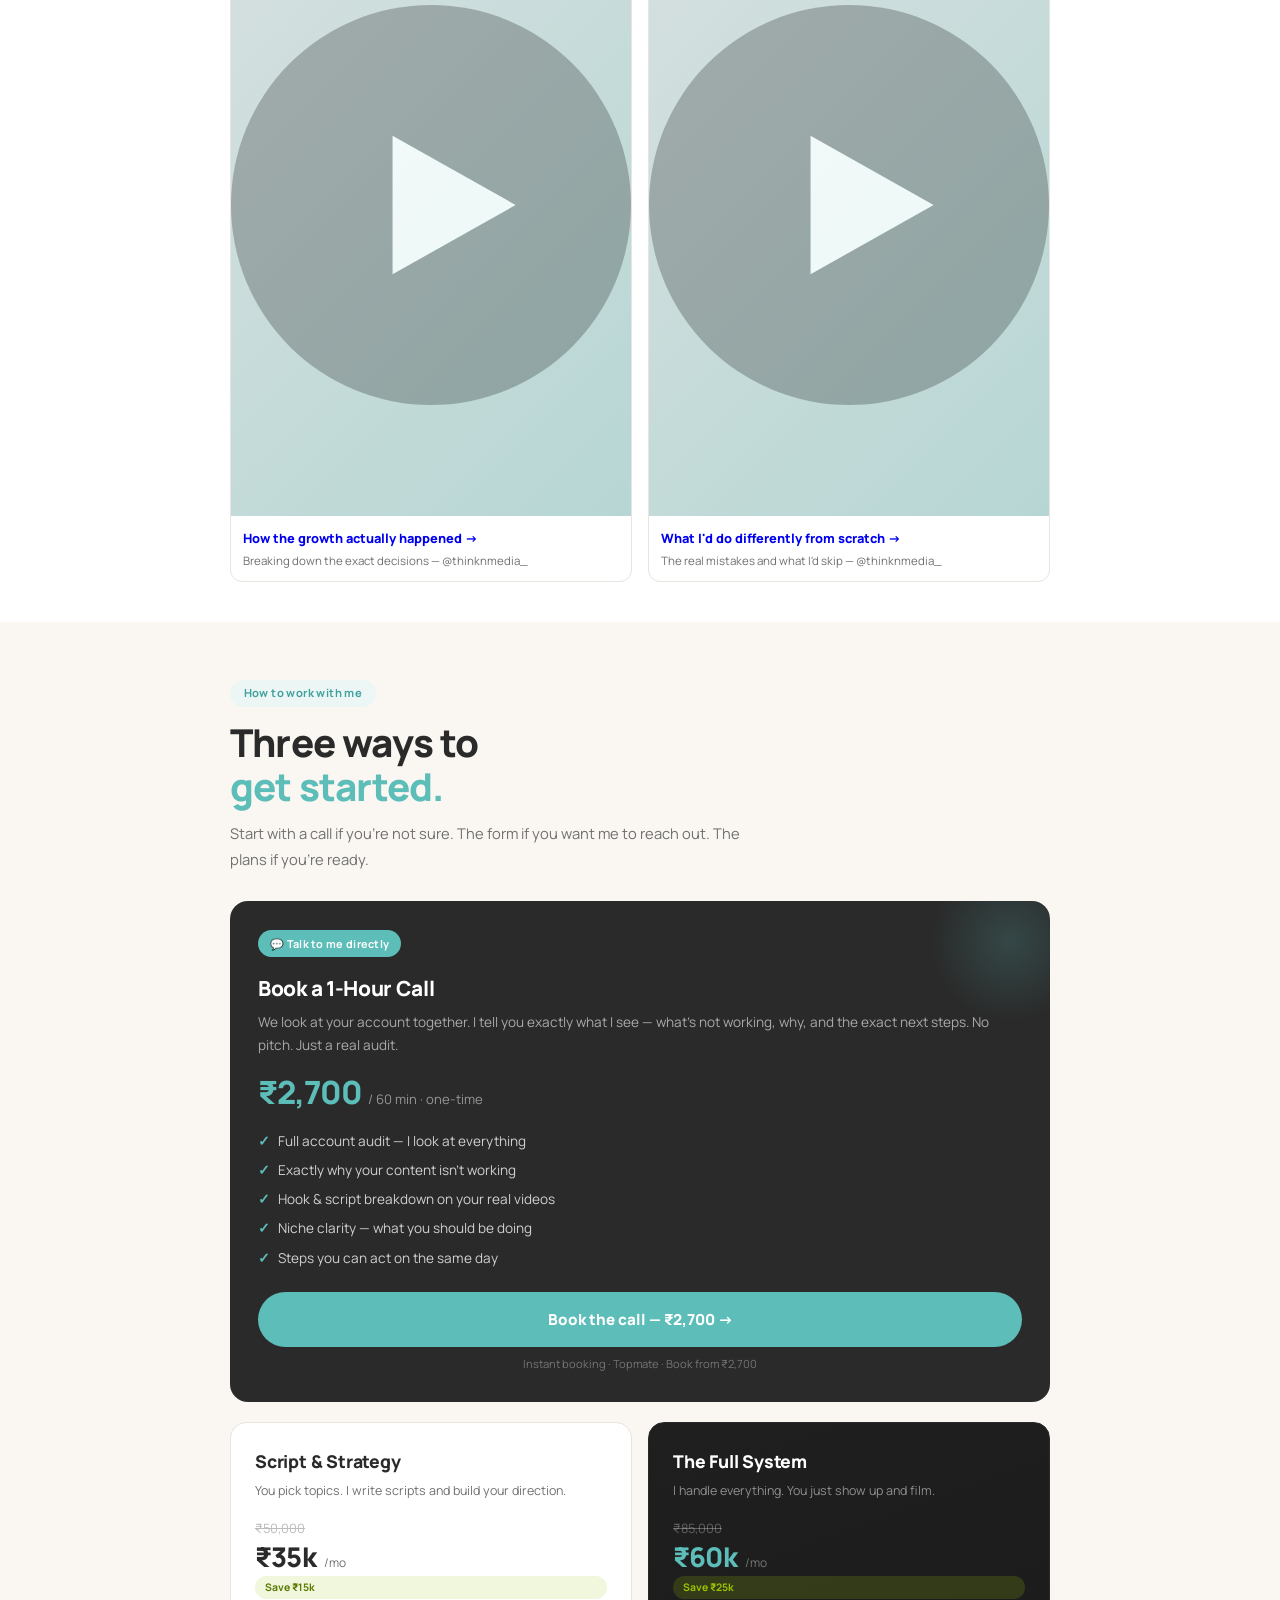
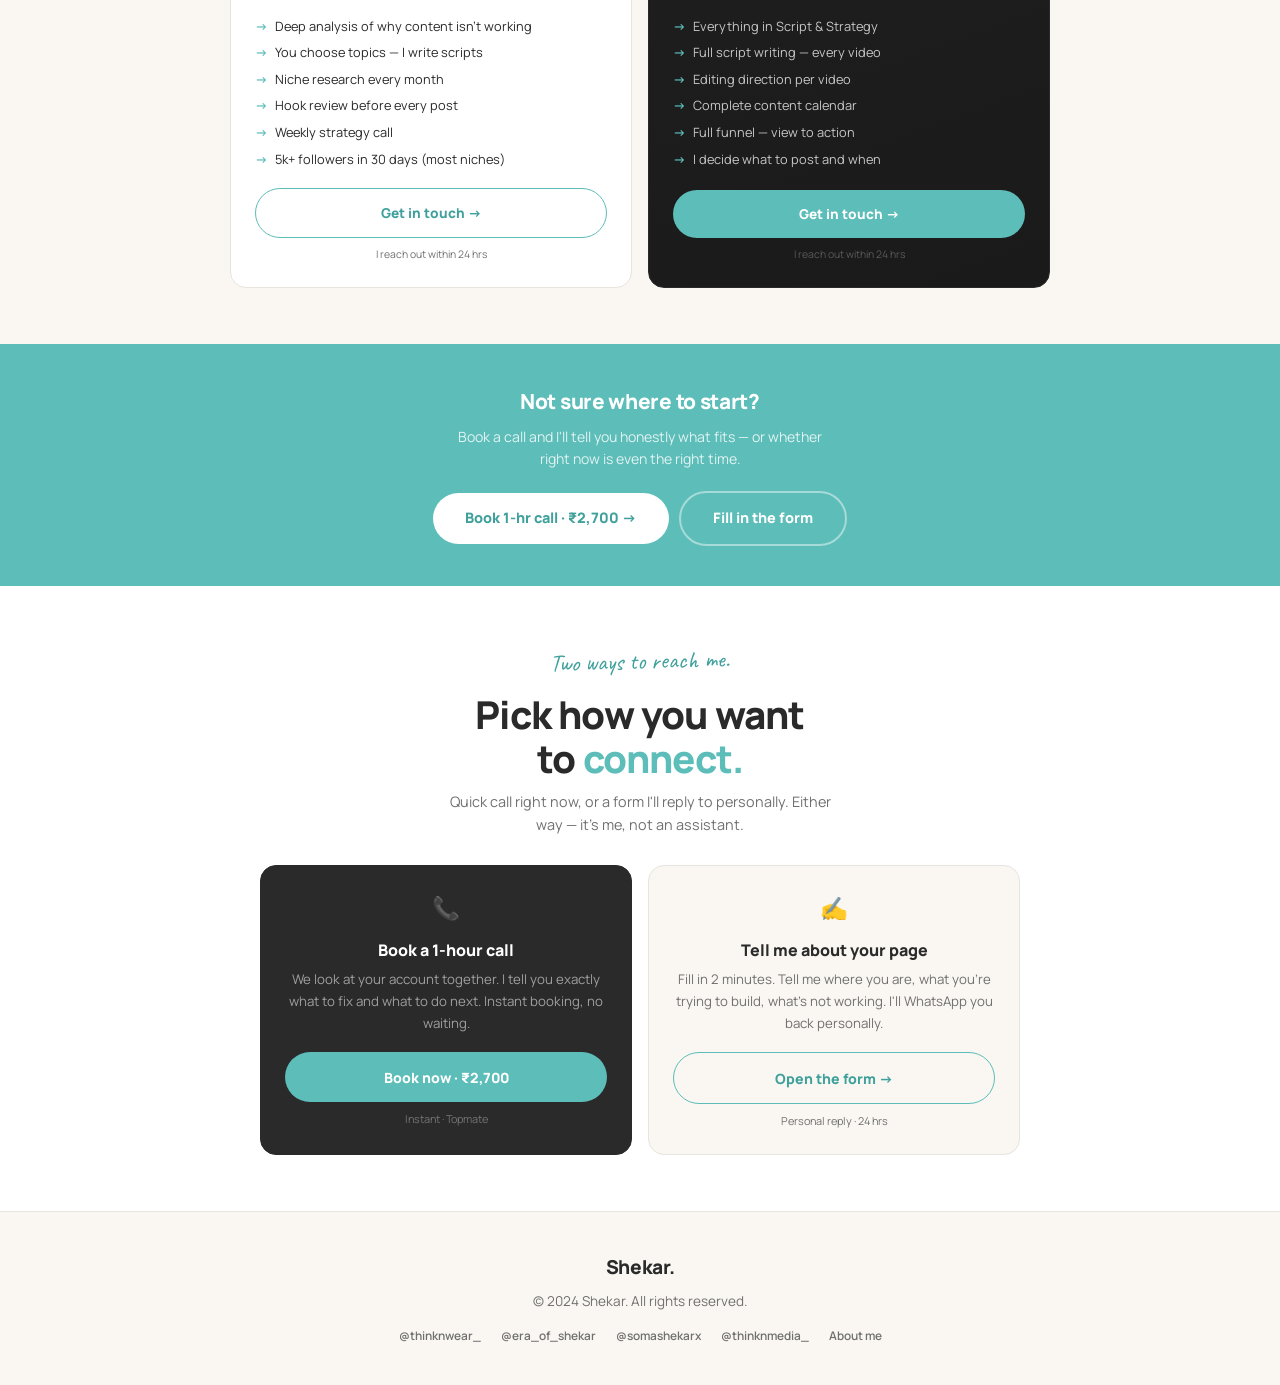
==== commit 6f32c493: "Update index.html" ====
--- a/index.html
+++ b/index.html
@@ -10,480 +10,349 @@
 <meta property="og:description" content="Posting every day but your Instagram isn't doing anything for you? I help creators and brands build real organic reach.">
 <meta property="og:image" content="https://thinknmedia.vercel.app/preview-image.jpg">
 <meta name="twitter:card" content="summary_large_image">
-<meta name="twitter:url" content="https://thinknmedia.vercel.app/">
-<meta name="twitter:title" content="Shekar | Instagram Growth">
-<meta name="twitter:description" content="Posting every day but your Instagram isn't doing anything for you?">
-<meta name="twitter:image" content="https://thinknmedia.vercel.app/preview-image.jpg">
 <link rel="preconnect" href="https://fonts.googleapis.com">
 <link rel="preconnect" href="https://fonts.gstatic.com" crossorigin>
 <link href="https://fonts.googleapis.com/css2?family=Caveat:wght@500;700&family=Manrope:wght@300;400;500;600;700;800&display=swap" rel="stylesheet">
 <style>
 *, *::before, *::after { box-sizing: border-box; margin: 0; padding: 0; }
 :root {
-  --bg: #FAF7F2;
-  --card: #FFFFFF;
-  --text: #2A2A2A;
-  --muted: #707070;
-  --accent: #5CBDB9;
-  --accent-dark: #3fa09c;
-  --accent-light: #EBF6F5;
-  --highlight: #FBE3E8;
-  --green: #9BC400;
-  --green-light: #f0f7dc;
-  --border: #E8E4DE;
-  --radius: 16px;
+  --bg: #FAF7F2; --card: #FFFFFF; --text: #2A2A2A; --muted: #707070;
+  --accent: #5CBDB9; --accent-dark: #3fa09c; --accent-light: #EBF6F5;
+  --highlight: #FBE3E8; --green: #9BC400; --green-light: #f0f7dc;
+  --border: #E8E4DE; --radius: 16px;
   --shadow: 0 2px 16px rgba(0,0,0,0.06);
   --shadow-lg: 0 8px 40px rgba(0,0,0,0.10);
 }
 html { scroll-behavior: smooth; }
 body { background: var(--bg); color: var(--text); font-family: 'Manrope', sans-serif; overflow-x: hidden; line-height: 1.65; font-size: 16px; }
-.container { max-width: 860px; margin: 0 auto; padding: 0 1.5rem; }
-.note { font-family: "Caveat", cursive; font-size: 1.55rem; color: var(--accent-dark); transform: rotate(-1.5deg); display: inline-block; }
+.container { max-width: 860px; margin: 0 auto; padding: 0 1.25rem; }
+.note { font-family: "Caveat", cursive; font-size: 1.5rem; color: var(--accent-dark); transform: rotate(-1.5deg); display: inline-block; }
 
 /* ── NAV ── */
 nav {
-  position: fixed; top: 0; left: 0; right: 0; z-index: 200;
-  padding: 1rem 2rem;
+  position: sticky; top: 0; z-index: 100;
+  padding: 0.9rem 1.25rem;
   display: flex; align-items: center; justify-content: space-between;
-  background: rgba(250,247,242,0.95);
-  backdrop-filter: blur(14px);
+  background: rgba(250,247,242,0.96); backdrop-filter: blur(14px);
   border-bottom: 1px solid var(--border);
 }
-.nav-logo { font-weight: 800; font-size: 1.3rem; letter-spacing: -0.4px; }
-.nav-cta {
-  background: var(--accent); color: #fff;
-  padding: 0.55rem 1.3rem; border-radius: 100px;
-  font-weight: 700; font-size: 0.82rem;
-  border: none; cursor: pointer; font-family: 'Manrope', sans-serif;
-  transition: background 0.2s, transform 0.15s;
-  white-space: nowrap; text-decoration: none; display: inline-block;
-}
-.nav-cta:hover { background: var(--accent-dark); transform: translateY(-1px); }
-.nav-link { font-size: 0.85rem; color: var(--muted); text-decoration: none; font-weight: 600; transition: color 0.2s; }
-.nav-link:hover { color: var(--text); }
-.nav-right { display: flex; align-items: center; gap: 1.25rem; }
+.nav-logo { font-weight: 800; font-size: 1.2rem; letter-spacing: -0.4px; text-decoration: none; color: var(--text); }
+.nav-right { display: flex; align-items: center; gap: 0.75rem; }
+.nav-link { font-size: 0.8rem; color: var(--muted); text-decoration: none; font-weight: 600; display: none; }
+.nav-link.show { display: inline; }
+.nav-book { background: var(--text); color: #fff; padding: 0.5rem 1.1rem; border-radius: 100px; font-weight: 700; font-size: 0.8rem; text-decoration: none; white-space: nowrap; transition: background 0.2s; }
+.nav-book:hover { background: var(--accent); }
+.nav-form { background: transparent; border: 1.5px solid var(--border); color: var(--text); padding: 0.5rem 1rem; border-radius: 100px; font-weight: 700; font-size: 0.8rem; text-decoration: none; white-space: nowrap; transition: all 0.2s; }
+.nav-form:hover { border-color: var(--accent); color: var(--accent-dark); }
 
 /* ── HERO ── */
-.hero {
-  min-height: 92vh;
-  display: flex; flex-direction: column; justify-content: center; align-items: center;
-  text-align: center; padding: 9rem 1.5rem 5rem;
-}
+.hero { padding: 3.5rem 1.25rem 3rem; text-align: center; }
 .hero-eyebrow {
-  display: inline-flex; align-items: center; gap: 0.5rem;
-  background: var(--accent-light); border: 1px solid rgba(92,189,185,0.25);
-  border-radius: 100px; padding: 0.35rem 1rem;
-  font-size: 0.75rem; font-weight: 700; color: var(--accent-dark);
-  letter-spacing: 0.3px; margin-bottom: 1.75rem;
+  display: inline-flex; align-items: center; gap: 0.4rem;
+  background: var(--accent-light); border: 1px solid rgba(92,189,185,0.2);
+  border-radius: 100px; padding: 0.3rem 0.9rem;
+  font-size: 0.72rem; font-weight: 700; color: var(--accent-dark);
+  letter-spacing: 0.3px; margin-bottom: 1.25rem;
 }
 .hero-eyebrow::before { content: ''; width: 6px; height: 6px; border-radius: 50%; background: var(--accent); animation: blink 2s infinite; }
 @keyframes blink { 0%,100%{opacity:1} 50%{opacity:0.3} }
-.hero h1 {
-  font-size: clamp(2.4rem, 6vw, 4.2rem);
-  font-weight: 800; line-height: 1.08; letter-spacing: -1.5px;
-  margin-bottom: 1.5rem; color: var(--text); max-width: 720px;
-}
+.hero h1 { font-size: clamp(1.9rem, 5.5vw, 3.2rem); font-weight: 800; line-height: 1.1; letter-spacing: -1px; margin-bottom: 1rem; max-width: 640px; margin-left: auto; margin-right: auto; }
 .hero h1 em { font-style: normal; color: var(--accent); }
-.hero-sub {
-  font-size: 1.1rem; color: var(--muted);
-  margin-bottom: 2.75rem; font-weight: 400; line-height: 1.7; max-width: 560px;
-}
+.hero-sub { font-size: 0.97rem; color: var(--muted); margin-bottom: 1.75rem; font-weight: 400; line-height: 1.75; max-width: 500px; margin-left: auto; margin-right: auto; }
 .hero-sub strong { color: var(--text); font-weight: 600; }
-
-/* ── BUTTONS ── */
-.btn-main {
-  background: var(--text); color: #fff;
-  padding: 1.1rem 2.4rem; border-radius: 100px;
-  font-weight: 700; font-size: 1rem;
-  border: none; cursor: pointer; font-family: 'Manrope', sans-serif;
-  transition: background 0.2s, transform 0.15s, box-shadow 0.2s;
-  text-decoration: none; display: inline-block;
-}
-.btn-main:hover { background: var(--accent); transform: translateY(-2px); box-shadow: 0 8px 24px rgba(92,189,185,0.35); }
-.btn-accent {
-  background: var(--accent); color: #fff;
-  padding: 1rem 2.2rem; border-radius: 100px;
-  font-weight: 700; font-size: 0.95rem;
-  border: none; cursor: pointer; font-family: 'Manrope', sans-serif;
-  transition: background 0.2s, transform 0.15s, box-shadow 0.2s;
-  text-decoration: none; display: inline-block;
-}
-.btn-accent:hover { background: var(--accent-dark); transform: translateY(-2px); box-shadow: 0 6px 20px rgba(92,189,185,0.3); }
-.btn-outline {
-  background: transparent; border: 1.5px solid var(--accent); color: var(--accent-dark);
-  padding: 0.9rem 2rem; border-radius: 100px;
-  font-weight: 700; font-size: 0.9rem;
-  cursor: pointer; font-family: 'Manrope', sans-serif;
-  transition: all 0.2s; text-decoration: none; display: inline-block;
-}
-.btn-outline:hover { background: var(--accent-light); }
-.btn-white {
-  background: #fff; color: var(--accent-dark);
-  padding: 0.9rem 2.2rem; border-radius: 100px;
-  font-weight: 800; font-size: 0.92rem;
-  border: none; cursor: pointer; font-family: 'Manrope', sans-serif;
-  transition: transform 0.15s, box-shadow 0.2s;
-  text-decoration: none; display: inline-block;
-}
-.btn-white:hover { transform: translateY(-2px); box-shadow: 0 6px 20px rgba(0,0,0,0.15); }
-
-/* ── SECTIONS ── */
-section { padding: 5.5rem 1.5rem; }
-.section-chip {
-  display: inline-flex; align-items: center; gap: 0.4rem;
-  background: var(--accent-light); color: var(--accent-dark);
-  border-radius: 100px; padding: 0.3rem 0.9rem;
-  font-size: 0.72rem; font-weight: 700; letter-spacing: 0.5px; margin-bottom: 1rem;
-}
+.hero-btns { display: flex; flex-direction: column; gap: 0.75rem; align-items: center; margin-bottom: 2.5rem; }
+.btn-main { background: var(--text); color: #fff; padding: 0.95rem 2rem; border-radius: 100px; font-weight: 700; font-size: 0.95rem; text-decoration: none; display: inline-block; transition: all 0.2s; border: none; cursor: pointer; font-family: 'Manrope', sans-serif; width: 100%; max-width: 340px; text-align: center; }
+.btn-main:hover { background: var(--accent); }
+.btn-secondary { background: transparent; border: 1.5px solid var(--border); color: var(--text); padding: 0.85rem 2rem; border-radius: 100px; font-weight: 600; font-size: 0.88rem; text-decoration: none; display: inline-block; transition: all 0.2s; width: 100%; max-width: 340px; text-align: center; }
+.btn-secondary:hover { border-color: var(--accent); color: var(--accent-dark); }
+
+/* hero stats row */
+.hero-stats { display: flex; justify-content: center; gap: 1.5rem; flex-wrap: wrap; padding-top: 2rem; border-top: 1px solid var(--border); }
+.hstat { text-align: center; }
+.hstat .hn { display: block; font-size: 1.4rem; font-weight: 800; letter-spacing: -0.5px; line-height: 1; }
+.hstat .hn.accent { color: var(--accent); }
+.hstat .hl { display: block; font-size: 0.65rem; color: var(--muted); text-transform: uppercase; letter-spacing: 0.6px; font-weight: 600; margin-top: 0.25rem; }
+
+/* ── ABOUT STRIP ── */
+.about-strip-section { background: #fff; padding: 2rem 1.25rem; border-top: 1px solid var(--border); border-bottom: 1px solid var(--border); }
+.about-strip { display: flex; gap: 1.1rem; align-items: flex-start; max-width: 860px; margin: 0 auto; }
+.as-av { width: 52px; height: 52px; border-radius: 50%; flex-shrink: 0; background: var(--accent-light); color: var(--accent-dark); display: flex; align-items: center; justify-content: center; font-weight: 800; font-size: 1.2rem; border: 2px solid var(--accent); }
+.as-body { flex: 1; min-width: 0; }
+.as-name { font-weight: 800; font-size: 0.95rem; margin-bottom: 0.4rem; display: flex; align-items: center; gap: 0.6rem; flex-wrap: wrap; }
+.as-more { font-size: 0.72rem; color: var(--accent-dark); text-decoration: none; font-weight: 700; background: var(--accent-light); padding: 0.18rem 0.55rem; border-radius: 100px; }
+.as-text { font-size: 0.85rem; color: var(--muted); line-height: 1.7; margin-bottom: 0.85rem; }
+.as-stats { display: flex; gap: 1.25rem; flex-wrap: wrap; padding-top: 0.75rem; border-top: 1px solid var(--border); }
+.as-stat { }
+.as-num { display: block; font-weight: 800; font-size: 1rem; letter-spacing: -0.3px; color: var(--text); line-height: 1; }
+.as-lbl { display: block; font-size: 0.62rem; color: var(--muted); font-weight: 600; text-transform: uppercase; letter-spacing: 0.4px; margin-top: 0.15rem; }
+
+/* ── SECTION BASE ── */
+section { padding: 3.5rem 1.25rem; }
+.section-chip { display: inline-flex; align-items: center; gap: 0.4rem; background: var(--accent-light); color: var(--accent-dark); border-radius: 100px; padding: 0.28rem 0.85rem; font-size: 0.7rem; font-weight: 700; letter-spacing: 0.4px; margin-bottom: 0.85rem; }
+.section-chip.pink { background: var(--highlight); color: #b03060; }
 .section-chip.green { background: var(--green-light); color: #5a7800; }
-.section-chip.pink { background: var(--highlight); color: #b03060; }
-.section-chip.white { background: rgba(255,255,255,0.12); color: rgba(255,255,255,0.8); }
-.sh { font-size: clamp(1.8rem, 3.8vw, 2.75rem); font-weight: 800; line-height: 1.12; letter-spacing: -0.8px; margin-bottom: 0.75rem; }
+.sh { font-size: clamp(1.6rem, 3.8vw, 2.4rem); font-weight: 800; line-height: 1.15; letter-spacing: -0.8px; margin-bottom: 0.75rem; }
 .sh em { font-style: normal; color: var(--accent); }
-.sh.light { color: #fff; }
-.sh.light em { color: var(--accent); }
-.section-sub { font-size: 0.97rem; color: var(--muted); line-height: 1.75; max-width: 560px; }
-
-/* ── CARD BASE ── */
-.card { background: var(--card); border: 1px solid var(--border); border-radius: var(--radius); padding: 2rem; box-shadow: var(--shadow); }
+.section-sub { font-size: 0.92rem; color: var(--muted); line-height: 1.75; max-width: 540px; }
+.card { background: var(--card); border: 1px solid var(--border); border-radius: var(--radius); padding: 1.5rem; box-shadow: var(--shadow); }
 
 /* ── PROBLEM ── */
-.mistake-box {
-  background: var(--bg); border-radius: 20px; padding: 2.5rem;
-  border: 1px solid var(--border); position: relative; margin-top: 2rem; box-shadow: var(--shadow);
-}
-.mistake-box p { font-size: 1.05rem; color: var(--text); line-height: 1.75; margin-bottom: 0.9rem; }
+.mistake-box { background: var(--card); border-radius: var(--radius); padding: 1.75rem; border: 1px solid var(--border); position: relative; margin-top: 1.5rem; box-shadow: var(--shadow); }
+.mistake-box p { font-size: 0.97rem; color: var(--text); line-height: 1.8; margin-bottom: 0.85rem; }
 .mistake-box p:last-child { margin-bottom: 0; }
 .hl { background: var(--highlight); padding: 1px 5px; border-radius: 4px; font-weight: 700; }
 
+/* ── PROCESS ── */
+.process-list { margin-top: 2rem; display: flex; flex-direction: column; gap: 1rem; }
+.process-step { display: flex; gap: 1.1rem; align-items: flex-start; }
+.step-num { background: var(--accent-light); color: var(--accent-dark); width: 38px; height: 38px; border-radius: 50%; display: flex; align-items: center; justify-content: center; font-weight: 800; font-size: 1rem; flex-shrink: 0; }
+.process-text h4 { font-size: 1rem; margin-bottom: 0.3rem; font-weight: 800; }
+.process-text p { color: var(--muted); font-size: 0.88rem; line-height: 1.65; }
+
 /* ── CHANNELS ── */
-.channels-grid { display: grid; grid-template-columns: repeat(3, 1fr); gap: 1.25rem; margin-top: 2rem; }
-.ch-card {
-  background: var(--bg); border: 1px solid var(--border);
-  border-radius: var(--radius); padding: 1.5rem;
-  transition: transform 0.2s, border-color 0.2s, box-shadow 0.2s;
-}
-.ch-card:hover { transform: translateY(-3px); border-color: var(--accent); box-shadow: 0 8px 24px rgba(92,189,185,0.12); }
-.ch-handle-row { display: flex; justify-content: space-between; align-items: center; margin-bottom: 0.6rem; }
+.ch-row { display: flex; flex-direction: column; gap: 1rem; margin-top: 1.5rem; }
+.ch-card { background: var(--bg); border: 1px solid var(--border); border-radius: var(--radius); padding: 1.25rem; transition: border-color 0.2s; }
+.ch-card:hover { border-color: var(--accent); }
+.ch-card.spotlight-card { background: var(--text); border-color: var(--text); }
+.ch-handle-row { display: flex; justify-content: space-between; align-items: center; margin-bottom: 0.5rem; }
 .ch-handle { font-weight: 800; font-size: 0.88rem; }
-.ch-view { font-size: 0.72rem; color: var(--accent-dark); text-decoration: none; background: var(--accent-light); padding: 0.2rem 0.65rem; border-radius: 100px; font-weight: 700; }
-.ch-metric { font-size: 2rem; font-weight: 800; line-height: 1; margin: 0.6rem 0 0.2rem; letter-spacing: -0.5px; }
-.ch-metric-lbl { font-size: 0.7rem; font-weight: 700; color: var(--muted); text-transform: uppercase; letter-spacing: 0.5px; margin-bottom: 0.85rem; }
+.ch-card.spotlight-card .ch-handle { color: #fff; }
+.ch-view { font-size: 0.7rem; color: var(--accent-dark); text-decoration: none; background: var(--accent-light); padding: 0.18rem 0.6rem; border-radius: 100px; font-weight: 700; }
+.ch-card.spotlight-card .ch-view { background: rgba(255,255,255,0.12); color: rgba(255,255,255,0.8); }
+.ch-metric { font-size: 1.8rem; font-weight: 800; line-height: 1; letter-spacing: -0.5px; }
+.ch-card.spotlight-card .ch-metric { color: var(--accent); }
+.ch-metric-lbl { font-size: 0.65rem; font-weight: 700; color: var(--muted); text-transform: uppercase; letter-spacing: 0.4px; margin-bottom: 0.75rem; }
+.ch-card.spotlight-card .ch-metric-lbl { color: rgba(255,255,255,0.4); }
 .ch-desc { font-size: 0.82rem; color: var(--muted); line-height: 1.6; }
-
-/* SPOTLIGHT */
-.ch-card.spotlight {
-  background: var(--text); border-color: var(--text); color: #fff; position: relative; overflow: hidden;
-}
-.ch-card.spotlight::before {
-  content: ''; position: absolute; top: -50px; right: -50px;
-  width: 180px; height: 180px;
-  background: radial-gradient(circle, rgba(92,189,185,0.2) 0%, transparent 70%);
-  pointer-events: none;
-}
-.ch-card.spotlight .ch-handle { color: #fff; }
-.ch-card.spotlight .ch-view { background: rgba(255,255,255,0.1); color: rgba(255,255,255,0.75); }
-.ch-card.spotlight .ch-metric { color: var(--accent); }
-.ch-card.spotlight .ch-metric-lbl { color: rgba(255,255,255,0.4); }
-.ch-card.spotlight .ch-desc { color: rgba(255,255,255,0.6); }
-.spotlight-badge {
-  display: inline-flex; align-items: center; gap: 0.35rem;
-  background: var(--accent); color: #fff;
-  font-size: 0.68rem; font-weight: 700; padding: 0.25rem 0.75rem;
-  border-radius: 100px; margin-bottom: 0.85rem; letter-spacing: 0.3px;
-}
-.spotlight-stats { display: flex; gap: 0.75rem; margin-top: 1rem; }
-.sp-stat { background: rgba(255,255,255,0.07); border-radius: 10px; padding: 0.6rem 0.75rem; flex: 1; }
-.sp-stat .sn { font-size: 0.95rem; font-weight: 800; color: #fff; display: block; }
-.sp-stat .sl { font-size: 0.62rem; color: rgba(255,255,255,0.4); font-weight: 600; text-transform: uppercase; letter-spacing: 0.4px; }
-
-/* ── TESTIMONIALS — dark ── */
-.testi-section { background: var(--text); padding: 5.5rem 1.5rem; }
-.testi-inner { max-width: 640px; margin: 2.5rem auto 0; }
-.testi-card {
-  background: rgba(255,255,255,0.05); border: 1px solid rgba(255,255,255,0.1);
-  border-radius: 20px; padding: 2.25rem; position: relative;
-}
-.testi-card::before {
-  content: '\201C'; position: absolute; top: 1rem; left: 1.5rem;
-  font-size: 4rem; line-height: 1; font-family: Georgia, serif;
-  color: rgba(92,189,185,0.2); pointer-events: none;
-}
-.testi-badges { display: flex; gap: 0.6rem; flex-wrap: wrap; margin-bottom: 1.25rem; }
-.tbadge {
-  display: inline-flex; align-items: center; gap: 0.3rem;
-  font-size: 0.73rem; font-weight: 700; padding: 0.28rem 0.75rem; border-radius: 100px;
-}
+.ch-card.spotlight-card .ch-desc { color: rgba(255,255,255,0.6); }
+.spotlight-badge { display: inline-flex; align-items: center; gap: 0.3rem; background: var(--accent); color: #fff; font-size: 0.65rem; font-weight: 700; padding: 0.22rem 0.7rem; border-radius: 100px; margin-bottom: 0.6rem; }
+.spotlight-stats { display: flex; gap: 0.6rem; margin-top: 0.85rem; }
+.sp-stat { background: rgba(255,255,255,0.07); border-radius: 8px; padding: 0.5rem 0.65rem; flex: 1; }
+.sp-stat .sn { font-size: 0.9rem; font-weight: 800; color: #fff; display: block; }
+.sp-stat .sl { font-size: 0.58rem; color: rgba(255,255,255,0.4); font-weight: 600; text-transform: uppercase; letter-spacing: 0.3px; }
+
+/* ── REELS CAROUSEL ── */
+.reel-scroll { overflow-x: auto; -webkit-overflow-scrolling: touch; padding-bottom: 0.75rem; margin-top: 1.5rem; cursor: grab; }
+.reel-scroll:active { cursor: grabbing; }
+.reel-scroll::-webkit-scrollbar { height: 3px; }
+.reel-scroll::-webkit-scrollbar-thumb { background: var(--accent-light); border-radius: 2px; }
+.reel-row { display: flex; gap: 0.75rem; width: max-content; }
+.reel-thumb { width: 140px; flex-shrink: 0; border-radius: 12px; overflow: hidden; border: 1px solid var(--border); background: #fff; box-shadow: var(--shadow); transition: transform 0.2s; text-decoration: none; display: block; }
+.reel-thumb:hover { transform: translateY(-3px); }
+.reel-img-wrap { width: 140px; height: 248px; overflow: hidden; background: linear-gradient(135deg, var(--accent-light), #c8ebe9); position: relative; display: flex; align-items: center; justify-content: center; }
+.reel-img-wrap img { width: 100%; height: 100%; object-fit: cover; display: block; }
+.play-circle { position: absolute; inset: 0; display: flex; align-items: center; justify-content: center; background: rgba(0,0,0,0.15); opacity: 0; transition: opacity 0.2s; }
+.reel-thumb:hover .play-circle { opacity: 1; }
+.reel-label { padding: 0.5rem 0.65rem; font-size: 0.68rem; font-weight: 700; color: var(--accent-dark); display: flex; align-items: center; gap: 0.25rem; }
+
+/* ── TESTIMONIAL ── */
+.testi-section { background: var(--text); }
+.testi-section .sh { color: #fff; }
+.testi-section .sh em { color: var(--accent); }
+.testi-section .section-chip { background: rgba(92,189,185,0.15); color: var(--accent); }
+.testi-card { background: rgba(255,255,255,0.06); border: 1px solid rgba(255,255,255,0.1); border-radius: 18px; padding: 1.75rem; margin-top: 1.5rem; }
+.testi-badges { display: flex; gap: 0.5rem; flex-wrap: wrap; margin-bottom: 1rem; }
+.tbadge { display: inline-flex; align-items: center; gap: 0.3rem; font-size: 0.72rem; font-weight: 700; padding: 0.25rem 0.7rem; border-radius: 100px; }
 .tbadge.teal { background: rgba(92,189,185,0.15); color: var(--accent); }
 .tbadge.gr { background: rgba(155,196,0,0.15); color: #9BC400; }
-.testi-quote { font-size: 1.05rem; color: rgba(255,255,255,0.82); line-height: 1.72; margin-bottom: 1.75rem; }
-.testi-author { display: flex; align-items: center; gap: 1rem; }
-.tav { width: 42px; height: 42px; border-radius: 50%; background: var(--accent-light); color: var(--accent-dark); display: flex; align-items: center; justify-content: center; font-weight: 800; font-size: 1rem; flex-shrink: 0; }
-.tav-info strong { display: block; color: #fff; font-size: 0.93rem; }
-.tav-info a { color: var(--accent); font-size: 0.8rem; font-weight: 600; text-decoration: none; }
-.dashboard-proof { width: 100%; height: auto; border-radius: 12px; margin-top: 1.75rem; border: 1px solid rgba(255,255,255,0.08); box-shadow: 0 8px 32px rgba(0,0,0,0.3); display: block; }
-.proof-caption { margin-top: 0.6rem; font-size: 0.78rem; color: rgba(255,255,255,0.35); text-align: center; }
-.testi-nums { display: grid; grid-template-columns: repeat(3,1fr); gap: 1px; background: rgba(255,255,255,0.07); border-radius: 14px; overflow: hidden; margin-top: 2rem; }
-.tnum { background: rgba(255,255,255,0.04); padding: 1.25rem; text-align: center; }
-.tnum .tn-big { font-size: 1.6rem; font-weight: 800; color: var(--accent); line-height: 1; display: block; letter-spacing: -0.5px; }
-.tnum .tn-lbl { font-size: 0.68rem; color: rgba(255,255,255,0.38); font-weight: 600; text-transform: uppercase; letter-spacing: 0.5px; margin-top: 0.3rem; display: block; }
-
-/* ── PROCESS ── */
-.process-list { margin-top: 2.5rem; display: flex; flex-direction: column; gap: 1.25rem; }
-.process-step { display: flex; gap: 1.5rem; align-items: flex-start; }
-.step-num { background: var(--accent-light); color: var(--accent-dark); width: 42px; height: 42px; border-radius: 50%; display: flex; align-items: center; justify-content: center; font-weight: 800; font-size: 1.1rem; flex-shrink: 0; }
-.process-text h4 { font-size: 1.1rem; margin-bottom: 0.35rem; font-weight: 800; }
-.process-text p { color: var(--muted); font-size: 0.93rem; }
-
-/* ── REELS CAROUSEL ── */
-.reel-scroll { overflow-x: auto; -webkit-overflow-scrolling: touch; padding-bottom: 1rem; margin-top: 2rem; cursor: grab; }
-.reel-scroll:active { cursor: grabbing; }
-.reel-scroll::-webkit-scrollbar { height: 3px; }
-.reel-scroll::-webkit-scrollbar-track { background: var(--border); border-radius: 2px; }
-.reel-scroll::-webkit-scrollbar-thumb { background: var(--accent-light); border-radius: 2px; }
-.reel-row { display: flex; gap: 1rem; width: max-content; }
-.reel-thumb { width: 170px; flex-shrink: 0; border-radius: 14px; overflow: hidden; border: 1px solid var(--border); background: #fff; box-shadow: var(--shadow); transition: transform 0.2s, box-shadow 0.2s; text-decoration: none; display: block; }
-.reel-thumb:hover { transform: translateY(-4px); box-shadow: 0 12px 30px rgba(92,189,185,0.2); border-color: var(--accent); }
-.reel-img-wrap { width: 170px; height: 300px; overflow: hidden; background: linear-gradient(135deg, #ebf6f5 0%, #c8ebe9 100%); position: relative; display: flex; align-items: center; justify-content: center; }
-.reel-img-wrap img { width: 100%; height: 100%; object-fit: cover; display: block; }
-.play-circle { position: absolute; inset: 0; display: flex; align-items: center; justify-content: center; background: rgba(0,0,0,0.12); opacity: 0; transition: opacity 0.2s; }
-.reel-thumb:hover .play-circle { opacity: 1; }
-.play-circle svg { width: 44px; height: 44px; }
-.reel-label { padding: 0.6rem 0.8rem; font-size: 0.72rem; font-weight: 700; color: var(--accent-dark); display: flex; align-items: center; gap: 0.3rem; }
+.testi-quote { font-size: 0.97rem; color: rgba(255,255,255,0.82); line-height: 1.75; margin-bottom: 1.25rem; }
+.testi-author { display: flex; align-items: center; gap: 0.85rem; }
+.tav { width: 38px; height: 38px; border-radius: 50%; background: var(--accent-light); color: var(--accent-dark); display: flex; align-items: center; justify-content: center; font-weight: 800; font-size: 0.9rem; flex-shrink: 0; }
+.tav-info strong { display: block; color: #fff; font-size: 0.88rem; }
+.tav-info a { color: var(--accent); font-size: 0.75rem; font-weight: 600; text-decoration: none; }
+.dashboard-proof { width: 100%; height: auto; border-radius: 10px; margin-top: 1.25rem; border: 1px solid rgba(255,255,255,0.08); box-shadow: 0 8px 24px rgba(0,0,0,0.3); display: block; }
+.testi-nums { display: grid; grid-template-columns: repeat(3,1fr); gap: 1px; background: rgba(255,255,255,0.07); border-radius: 12px; overflow: hidden; margin-top: 1.25rem; }
+.tnum { background: rgba(255,255,255,0.04); padding: 1rem; text-align: center; }
+.tnum .tn-big { font-size: 1.4rem; font-weight: 800; color: var(--accent); line-height: 1; display: block; letter-spacing: -0.5px; }
+.tnum .tn-lbl { font-size: 0.62rem; color: rgba(255,255,255,0.38); font-weight: 600; text-transform: uppercase; letter-spacing: 0.4px; margin-top: 0.25rem; display: block; }
+
+/* ── PROOF VIDEOS ── */
+.proof-grid { display: grid; grid-template-columns: 1fr 1fr; gap: 1rem; margin-top: 1.5rem; }
+.proof-card { border-radius: 12px; overflow: hidden; border: 1px solid var(--border); background: var(--card); transition: transform 0.2s; text-decoration: none; display: block; }
+.proof-card:hover { transform: translateY(-2px); border-color: var(--accent); }
+.proof-img-wrap { width: 100%; aspect-ratio: 9/14; overflow: hidden; background: linear-gradient(135deg, var(--accent-light), #c8ebe9); position: relative; }
+.proof-img-wrap img { width: 100%; height: 100%; object-fit: cover; display: block; }
+.proof-img-wrap .play-circle { opacity: 0.6; }
+.proof-card:hover .play-circle { opacity: 1; }
+.proof-body { padding: 0.75rem; }
+.proof-body strong { font-size: 0.8rem; font-weight: 800; display: block; margin-bottom: 0.2rem; }
+.proof-body p { font-size: 0.72rem; color: var(--muted); line-height: 1.5; }
 
 /* ── PRICING ── */
 .pricing-section { background: var(--bg); }
-.pricing-grid { display: grid; grid-template-columns: 1fr 1fr; gap: 1.5rem; margin-top: 2.5rem; }
-.plan-card { background: var(--card); border: 1.5px solid var(--border); border-radius: 20px; padding: 2rem; display: flex; flex-direction: column; transition: transform 0.2s, box-shadow 0.2s; }
-.plan-card:hover { transform: translateY(-3px); box-shadow: var(--shadow-lg); }
-.plan-card.featured { background: var(--text); border-color: var(--text); }
-.plan-name { font-size: 1.3rem; font-weight: 800; margin-bottom: 0.4rem; letter-spacing: -0.3px; }
+.plans-col { display: flex; flex-direction: column; gap: 1.25rem; margin-top: 1.75rem; }
+
+/* TOPMATE CARD — most prominent */
+.topmate-featured {
+  background: var(--text); border-radius: 18px; padding: 1.75rem;
+  position: relative; overflow: hidden;
+}
+.topmate-featured::before { content: ''; position: absolute; top: -40px; right: -40px; width: 160px; height: 160px; background: radial-gradient(circle, rgba(92,189,185,0.2) 0%, transparent 70%); pointer-events: none; }
+.tf-badge { display: inline-flex; align-items: center; gap: 0.35rem; background: var(--accent); color: #fff; font-size: 0.68rem; font-weight: 700; padding: 0.28rem 0.75rem; border-radius: 100px; margin-bottom: 0.85rem; letter-spacing: 0.3px; }
+.tf-title { font-size: 1.3rem; font-weight: 800; color: #fff; margin-bottom: 0.4rem; letter-spacing: -0.3px; }
+.tf-sub { font-size: 0.85rem; color: rgba(255,255,255,0.6); line-height: 1.65; margin-bottom: 1.25rem; }
+.tf-price { display: flex; align-items: baseline; gap: 0.4rem; margin-bottom: 1.25rem; }
+.tf-amt { font-size: 2rem; font-weight: 800; color: var(--accent); letter-spacing: -1px; line-height: 1; }
+.tf-period { font-size: 0.82rem; color: rgba(255,255,255,0.5); }
+.tf-list { list-style: none; display: flex; flex-direction: column; gap: 0.55rem; margin-bottom: 1.5rem; }
+.tf-list li { font-size: 0.85rem; color: rgba(255,255,255,0.78); display: flex; gap: 0.5rem; line-height: 1.5; }
+.tf-list li::before { content: '✓'; color: var(--accent); font-weight: 700; flex-shrink: 0; }
+.tf-cta { display: block; background: var(--accent); color: #fff; padding: 0.95rem; border-radius: 100px; text-align: center; font-weight: 800; font-size: 0.95rem; text-decoration: none; transition: all 0.2s; }
+.tf-cta:hover { background: var(--accent-dark); }
+.tf-note { text-align: center; font-size: 0.7rem; color: rgba(255,255,255,0.35); margin-top: 0.5rem; }
+
+/* coaching plans - side by side */
+.plans-row { display: grid; grid-template-columns: 1fr 1fr; gap: 1rem; }
+.plan-card { background: var(--card); border: 1.5px solid var(--border); border-radius: 16px; padding: 1.5rem; display: flex; flex-direction: column; transition: transform 0.2s; }
+.plan-card:hover { transform: translateY(-2px); }
+.plan-card.featured { background: linear-gradient(160deg, #1f1f1f, #1a1a1a); border-color: var(--text); }
+.plan-name { font-size: 1.1rem; font-weight: 800; margin-bottom: 0.35rem; letter-spacing: -0.2px; }
 .plan-card.featured .plan-name { color: #fff; }
-.plan-for { font-size: 0.85rem; color: var(--muted); line-height: 1.6; margin-bottom: 1.5rem; }
+.plan-for { font-size: 0.78rem; color: var(--muted); line-height: 1.55; margin-bottom: 1.1rem; }
 .plan-card.featured .plan-for { color: rgba(255,255,255,0.5); }
-.plan-price-row { display: flex; align-items: baseline; gap: 0.5rem; margin-bottom: 0.25rem; }
-.plan-was { font-size: 0.88rem; color: #bbb; text-decoration: line-through; font-weight: 500; }
-.plan-now { font-size: 2.2rem; font-weight: 800; letter-spacing: -1px; line-height: 1; }
-.plan-mo { font-size: 0.8rem; color: var(--muted); }
+.plan-price-row { display: flex; align-items: baseline; gap: 0.4rem; margin-bottom: 0.2rem; }
+.plan-was { font-size: 0.8rem; color: #bbb; text-decoration: line-through; }
+.plan-now { font-size: 1.7rem; font-weight: 800; letter-spacing: -0.8px; line-height: 1; }
 .plan-card.featured .plan-now { color: var(--accent); }
-.plan-card.featured .plan-mo { color: rgba(255,255,255,0.38); }
-.plan-save { display: inline-block; background: var(--green-light); color: #5a7800; font-size: 0.7rem; font-weight: 700; padding: 0.25rem 0.75rem; border-radius: 100px; margin-bottom: 1.5rem; }
+.plan-mo { font-size: 0.75rem; color: var(--muted); }
+.plan-card.featured .plan-mo { color: rgba(255,255,255,0.4); }
+.plan-save { display: inline-block; background: var(--green-light); color: #5a7800; font-size: 0.65rem; font-weight: 700; padding: 0.2rem 0.65rem; border-radius: 100px; margin-bottom: 1.1rem; }
 .plan-card.featured .plan-save { background: rgba(155,196,0,0.18); color: #9BC400; }
-.plan-caveat { font-size: 0.8rem; color: var(--muted); line-height: 1.6; padding: 0.85rem 1rem; background: var(--accent-light); border-radius: 10px; margin-bottom: 1.5rem; border-left: 3px solid var(--accent); }
-.plan-card.featured .plan-caveat { background: rgba(92,189,185,0.1); border-left-color: var(--accent); color: rgba(255,255,255,0.55); }
-.plan-list { list-style: none; flex-grow: 1; display: flex; flex-direction: column; gap: 0.6rem; margin-bottom: 1.75rem; }
-.plan-list li { display: flex; gap: 0.6rem; font-size: 0.88rem; line-height: 1.5; color: var(--text); }
-.plan-card.featured .plan-list li { color: rgba(255,255,255,0.78); }
+.plan-list { list-style: none; flex-grow: 1; display: flex; flex-direction: column; gap: 0.5rem; margin-bottom: 1.25rem; }
+.plan-list li { display: flex; gap: 0.45rem; font-size: 0.8rem; line-height: 1.45; color: var(--text); }
+.plan-card.featured .plan-list li { color: rgba(255,255,255,0.75); }
 .plan-list li::before { content: '→'; color: var(--accent); font-weight: 700; flex-shrink: 0; }
-.plan-cta { display: block; text-align: center; padding: 0.9rem; border-radius: 100px; font-weight: 800; font-size: 0.9rem; text-decoration: none; cursor: pointer; border: none; font-family: 'Manrope', sans-serif; transition: all 0.2s; }
+.plan-cta { display: block; text-align: center; padding: 0.8rem; border-radius: 100px; font-weight: 800; font-size: 0.85rem; text-decoration: none; cursor: pointer; border: none; font-family: 'Manrope', sans-serif; transition: all 0.2s; }
 .plan-cta.o { background: transparent; border: 1.5px solid var(--accent); color: var(--accent-dark); }
 .plan-cta.o:hover { background: var(--accent-light); }
 .plan-cta.f { background: var(--accent); color: #fff; }
-.plan-cta.f:hover { background: var(--accent-dark); box-shadow: 0 4px 16px rgba(92,189,185,0.3); }
-.plan-note { margin-top: 0.6rem; text-align: center; font-size: 0.7rem; color: var(--muted); }
+.plan-cta.f:hover { background: var(--accent-dark); }
+.plan-note { margin-top: 0.5rem; text-align: center; font-size: 0.65rem; color: var(--muted); }
 .plan-card.featured .plan-note { color: rgba(255,255,255,0.28); }
 
 /* ── CTA STRIP ── */
-.cta-strip { background: var(--accent); padding: 3rem 1.5rem; text-align: center; }
-.cta-strip h3 { font-size: 1.5rem; font-weight: 800; color: #fff; margin-bottom: 0.5rem; letter-spacing: -0.3px; }
-.cta-strip p { color: rgba(255,255,255,0.82); font-size: 0.93rem; margin-bottom: 1.5rem; line-height: 1.6; max-width: 440px; margin-left: auto; margin-right: auto; }
-
-/* ── CONNECT SECTION ── */
-.connect-section { background: #fff; padding: 5.5rem 1.5rem; }
-.connect-box { max-width: 520px; margin: 2.5rem auto 0; background: var(--bg); border: 1px solid var(--border); border-radius: 20px; padding: 2.5rem; box-shadow: var(--shadow); text-align: center; }
-.connect-avatar { width: 64px; height: 64px; border-radius: 50%; background: var(--accent-light); color: var(--accent-dark); display: flex; align-items: center; justify-content: center; font-weight: 800; font-size: 1.6rem; margin: 0 auto 1.25rem; }
-.connect-box h4 { font-size: 1.1rem; font-weight: 800; margin-bottom: 0.4rem; }
-.connect-box p { font-size: 0.88rem; color: var(--muted); line-height: 1.65; margin-bottom: 1.75rem; max-width: 380px; margin-left: auto; margin-right: auto; }
-.connect-note { margin-top: 0.85rem; font-size: 0.75rem; color: var(--muted); }
-
-/* ── PROOF VIDEOS (thinknmedia_) ── */
-.proof-section { background: var(--bg); }
-.proof-grid { display: grid; grid-template-columns: 1fr 1fr; gap: 1.5rem; margin-top: 2rem; }
-.proof-card { border-radius: 14px; overflow: hidden; border: 1px solid var(--border); background: var(--card); transition: transform 0.2s, box-shadow 0.2s; text-decoration: none; display: block; }
-.proof-card:hover { transform: translateY(-3px); box-shadow: 0 10px 28px rgba(92,189,185,0.15); border-color: var(--accent); }
-.proof-img-wrap { width: 100%; aspect-ratio: 9/14; overflow: hidden; background: linear-gradient(135deg, #ebf6f5 0%, #c8ebe9 100%); position: relative; }
-.proof-img-wrap img { width: 100%; height: 100%; object-fit: cover; display: block; }
-.proof-img-wrap .play-circle { opacity: 0.6; }
-.proof-card:hover .play-circle { opacity: 1; }
-.proof-body { padding: 1rem; }
-.proof-body strong { font-size: 0.85rem; font-weight: 800; display: block; margin-bottom: 0.25rem; }
-.proof-body p { font-size: 0.78rem; color: var(--muted); line-height: 1.55; }
-
-footer { padding: 3.5rem 2rem; text-align: center; color: var(--muted); font-size: 0.9rem; background: var(--bg); border-top: 1px solid var(--border); }
-.footer-logo { font-weight: 800; font-size: 1.3rem; color: var(--text); margin-bottom: 0.4rem; letter-spacing: -0.3px; }
-.footer-links { display: flex; justify-content: center; gap: 1.5rem; margin-top: 1rem; flex-wrap: wrap; }
-.footer-links a { font-size: 0.78rem; color: var(--muted); text-decoration: none; font-weight: 600; transition: color 0.2s; }
+.cta-strip { background: var(--accent); padding: 2.5rem 1.25rem; text-align: center; }
+.cta-strip h3 { font-size: 1.3rem; font-weight: 800; color: #fff; margin-bottom: 0.45rem; letter-spacing: -0.3px; }
+.cta-strip p { color: rgba(255,255,255,0.82); font-size: 0.88rem; margin-bottom: 1.25rem; line-height: 1.6; max-width: 380px; margin-left: auto; margin-right: auto; }
+.cta-strip-btns { display: flex; flex-direction: column; gap: 0.65rem; align-items: center; }
+.btn-white { background: #fff; color: var(--accent-dark); padding: 0.85rem 2rem; border-radius: 100px; font-weight: 800; font-size: 0.9rem; text-decoration: none; display: inline-block; transition: all 0.2s; width: 100%; max-width: 320px; text-align: center; }
+.btn-white:hover { transform: translateY(-1px); box-shadow: 0 4px 16px rgba(0,0,0,0.15); }
+.btn-white.ghost { background: transparent; border: 2px solid rgba(255,255,255,0.45); color: #fff; }
+.btn-white.ghost:hover { background: rgba(255,255,255,0.1); }
+
+/* ── CONNECT / FORM SECTION ── */
+.connect-section { background: #fff; }
+.connect-grid { display: flex; flex-direction: column; gap: 1rem; margin-top: 1.75rem; max-width: 520px; margin-left: auto; margin-right: auto; }
+.connect-card { background: var(--bg); border: 1.5px solid var(--border); border-radius: 16px; padding: 1.5rem; }
+.connect-card.primary { border-color: var(--text); background: var(--text); }
+.cc-icon { font-size: 1.4rem; margin-bottom: 0.6rem; }
+.cc-title { font-size: 1rem; font-weight: 800; margin-bottom: 0.35rem; }
+.connect-card.primary .cc-title { color: #fff; }
+.cc-desc { font-size: 0.83rem; color: var(--muted); line-height: 1.65; margin-bottom: 1.1rem; }
+.connect-card.primary .cc-desc { color: rgba(255,255,255,0.55); }
+.cc-cta { display: block; padding: 0.85rem; border-radius: 100px; text-align: center; font-weight: 800; font-size: 0.88rem; text-decoration: none; transition: all 0.2s; }
+.cc-cta.dark { background: var(--accent); color: #fff; }
+.cc-cta.dark:hover { background: var(--accent-dark); }
+.cc-cta.border { background: transparent; border: 1.5px solid var(--accent); color: var(--accent-dark); }
+.cc-cta.border:hover { background: var(--accent-light); }
+.cc-note { text-align: center; font-size: 0.68rem; color: rgba(255,255,255,0.35); margin-top: 0.45rem; }
+.cc-note-light { text-align: center; font-size: 0.68rem; color: var(--muted); margin-top: 0.45rem; }
+
+footer { padding: 2.5rem 1.25rem; text-align: center; color: var(--muted); font-size: 0.85rem; background: var(--bg); border-top: 1px solid var(--border); }
+.footer-logo { font-weight: 800; font-size: 1.2rem; color: var(--text); margin-bottom: 0.4rem; letter-spacing: -0.3px; }
+.footer-links { display: flex; justify-content: center; gap: 1.25rem; margin-top: 0.85rem; flex-wrap: wrap; }
+.footer-links a { font-size: 0.74rem; color: var(--muted); text-decoration: none; font-weight: 600; }
 .footer-links a:hover { color: var(--accent); }
 
-@media (max-width: 700px) {
-  section { padding: 4rem 1rem; }
-  .hero { padding: 8rem 1rem 4rem; }
-  .hero h1 { font-size: 2.1rem; letter-spacing: -1px; }
-  nav { padding: 0.9rem 1rem; }
-  .channels-grid { grid-template-columns: 1fr; }
-  .pricing-grid { grid-template-columns: 1fr; }
-  .proof-grid { grid-template-columns: 1fr; }
-  .testi-nums { grid-template-columns: 1fr 1fr; }
-  .reel-img-wrap { width: 150px; height: 265px; }
-  .reel-thumb { width: 150px; }
-  .connect-section { padding: 4rem 1rem; }
-  .connect-box { padding: 1.75rem; }
-  .cta-strip { padding: 2.5rem 1rem; }
-}
-@media (min-width: 701px) and (max-width: 900px) {
-  .channels-grid { grid-template-columns: 1fr 1fr; }
-  .ch-card.spotlight { grid-column: span 2; }
+@media (min-width: 600px) {
+  .hero-btns { flex-direction: row; justify-content: center; }
+  .btn-main, .btn-secondary { width: auto; }
+  .nav-link.show { display: inline; }
+  .cta-strip-btns { flex-direction: row; justify-content: center; }
+  .btn-white { width: auto; }
+  .plans-row { grid-template-columns: 1fr 1fr; }
+  .connect-grid { flex-direction: row; max-width: 760px; }
+  .connect-card { flex: 1; }
+}
+@media (max-width: 599px) {
+  .plans-row { grid-template-columns: 1fr; }
+  .proof-grid { grid-template-columns: 1fr 1fr; }
+  .testi-nums { grid-template-columns: repeat(3,1fr); }
+  .as-stats { gap: 0.85rem; }
+  .spotlight-stats { gap: 0.4rem; }
 }
 </style>
 </head>
 <body>
 
-<!-- ① NAV -->
+<!-- NAV -->
 <nav>
-  <div class="nav-logo">Shekar.</div>
+  <a href="shekar-coaching.html" class="nav-logo">Shekar.</a>
   <div class="nav-right">
-    <a href="shekar-about.html" class="nav-link">About me</a>
-    <a class="nav-cta" href="https://forms.gle/LrEXDdyyxGzvheFz7" target="_blank" rel="noopener">Tell me about your page →</a>
+    <a href="shekar-about.html" class="nav-link show">About</a>
+    <a href="https://topmate.io/eraofshekar/1764414" target="_blank" rel="noopener" class="nav-book">Book a call →</a>
+    <a href="https://forms.gle/N6gomNsfAfhDroXg7" target="_blank" rel="noopener" class="nav-form">Get in touch</a>
   </div>
 </nav>
 
-<!-- ② HERO -->
+<!-- HERO -->
 <header class="hero">
-  <div class="hero-eyebrow">Working with 5 people only — always</div>
-  <h1>Posting every day but Instagram isn't <em>doing anything</em> for you?</h1>
-  <p class="hero-sub">Whether you're building an audience, getting clients, or growing a brand — you don't need viral moments. You need the <strong>right people</strong> finding you, trusting you, and taking action.</p>
-  <a class="btn-main" href="https://forms.gle/LrEXDdyyxGzvheFz7" target="_blank" rel="noopener">Tell me about your page — I'll reach out</a>
-
-  <!-- hero social proof numbers -->
-  <div style="display:flex;justify-content:center;gap:2.5rem;flex-wrap:wrap;margin-top:4rem;padding-top:2.5rem;border-top:1px solid var(--border);width:100%;max-width:700px">
-    <div style="text-align:center">
-      <span style="display:block;font-size:1.8rem;font-weight:800;letter-spacing:-0.5px;line-height:1">150k</span>
-      <span style="display:block;font-size:0.7rem;color:var(--muted);text-transform:uppercase;letter-spacing:0.8px;font-weight:600;margin-top:0.3rem">Fashion · @thinknwear_</span>
-    </div>
-    <div style="text-align:center">
-      <span style="display:block;font-size:1.8rem;font-weight:800;letter-spacing:-0.5px;line-height:1">26k</span>
-      <span style="display:block;font-size:0.7rem;color:var(--muted);text-transform:uppercase;letter-spacing:0.8px;font-weight:600;margin-top:0.3rem">Fitness · @era_of_shekar</span>
-    </div>
-    <div style="text-align:center">
-      <span style="display:block;font-size:1.8rem;font-weight:800;letter-spacing:-0.5px;line-height:1">10k</span>
-      <span style="display:block;font-size:0.7rem;color:var(--muted);text-transform:uppercase;letter-spacing:0.8px;font-weight:600;margin-top:0.3rem">in 30 days · @somashekarx</span>
-    </div>
-    <div style="text-align:center">
-      <span style="display:block;font-size:1.8rem;font-weight:800;letter-spacing:-0.5px;line-height:1;color:var(--accent)">+22k</span>
-      <span style="display:block;font-size:0.7rem;color:var(--muted);text-transform:uppercase;letter-spacing:0.8px;font-weight:600;margin-top:0.3rem">Followers for a client · 30 days</span>
-    </div>
+  <div class="hero-eyebrow">Only 5 spots · ₹17L earned in 9 months</div>
+  <h1>Posting every day but Instagram isn't doing <em>anything</em> for you?</h1>
+  <p class="hero-sub">Whether you're a creator, a coach, or a brand — you don't need more views. You need the <strong>right people</strong> finding you, trusting you, and actually doing something about it.</p>
+  <div class="hero-btns">
+    <a class="btn-main" href="https://topmate.io/eraofshekar/1764414" target="_blank" rel="noopener">Book a 1-hr call with me →</a>
+    <a class="btn-secondary" href="https://forms.gle/N6gomNsfAfhDroXg7" target="_blank" rel="noopener">Or fill in the form</a>
+  </div>
+  <div class="hero-stats">
+    <div class="hstat"><span class="hn">150k</span><span class="hl">@thinknwear_</span></div>
+    <div class="hstat"><span class="hn">₹17L+</span><span class="hl">in 9 months</span></div>
+    <div class="hstat"><span class="hn">10+</span><span class="hl">pages built</span></div>
+    <div class="hstat"><span class="hn accent">5</span><span class="hl">spots only</span></div>
   </div>
 </header>
 
-<!-- ③ PROBLEM -->
+<!-- ABOUT STRIP -->
+<div class="about-strip-section">
+  <div class="about-strip">
+    <div class="as-av">S</div>
+    <div class="as-body">
+      <div class="as-name">Shekar <a href="shekar-about.html" class="as-more">Full story →</a></div>
+      <p class="as-text">Failed school 3 times. No degree. One phone. Built three Instagram pages from scratch — fashion (150k), fitness (26k), and a clothing brand that returned 270X on ₹20k. Figured out how content actually works. Made ₹17 lakhs in the 9 months after that.</p>
+      <div class="as-stats">
+        <div class="as-stat"><span class="as-num">5 yrs</span><span class="as-lbl">creating</span></div>
+        <div class="as-stat"><span class="as-num">150k</span><span class="as-lbl">fashion page</span></div>
+        <div class="as-stat"><span class="as-num">270X</span><span class="as-lbl">brand return</span></div>
+        <div class="as-stat"><span class="as-num">9 mo</span><span class="as-lbl">₹17L earned</span></div>
+      </div>
+    </div>
+  </div>
+</div>
+
+<!-- PROBLEM -->
 <section style="background:#fff">
   <div class="container">
     <div class="section-chip pink">Here's the real issue</div>
     <h2 class="sh">Here's a mistake I see<br>almost <em>every day.</em></h2>
     <div class="mistake-box">
-      <p>People spend hours on content — the lighting, the edit, the hook. Then they post, get a few views, and wonder why nothing changes.</p>
-      <p>Here's what's actually happening: they're creating for <span class="hl">random views</span>, not for the specific person who would actually care about what they do.</p>
-      <p style="margin-bottom:0">It doesn't matter if you're a creator, a coach, or a brand. The content isn't the problem. The <em>direction</em> is. Fix that first — everything else follows.</p>
-      <div class="note" style="position:absolute;bottom:-18px;right:1.5rem">Sound familiar?</div>
-    </div>
-  </div>
-</section>
-
-<!-- ④ MY CHANNELS -->
-<section style="background:var(--bg)">
-  <div class="container">
-    <div class="section-chip">My own pages</div>
-    <h2 class="sh">I didn't learn this from<br>a course. <em>I built it.</em></h2>
-    <p class="section-sub">Three different niches. Three different goals. Same organic system — no paid ads, no shortcuts. I use my own pages as live experiments and pass exactly what works to you.</p>
-    <div class="channels-grid">
-      <div class="ch-card">
-        <div class="ch-handle-row">
-          <span class="ch-handle">@thinknwear_</span>
-          <a href="https://www.instagram.com/thinknwear_/" target="_blank" class="ch-view">View ↗</a>
-        </div>
-        <div class="ch-metric">150k</div>
-        <div class="ch-metric-lbl">Followers · Fashion</div>
-        <p class="ch-desc">My fashion channel — where I learned how to script content that actually grows. Built entirely through experimentation, documented publicly.</p>
-      </div>
-      <div class="ch-card">
-        <div class="ch-handle-row">
-          <span class="ch-handle">@era_of_shekar</span>
-          <a href="https://www.instagram.com/era_of_shekar/" target="_blank" class="ch-view">View ↗</a>
-        </div>
-        <div class="ch-metric">26k</div>
-        <div class="ch-metric-lbl">Followers · Fitness</div>
-        <p class="ch-desc">My fitness channel. Built to prove the same frameworks work across completely different niches — the principles don't change.</p>
-      </div>
-      <!-- SPOTLIGHT -->
-      <div class="ch-card spotlight">
-        <div class="spotlight-badge">
-          <svg width="10" height="10" viewBox="0 0 24 24" fill="none" stroke="currentColor" stroke-width="2.5" stroke-linecap="round" stroke-linejoin="round"><polyline points="23 6 13.5 15.5 8.5 10.5 1 18"/><polyline points="17 6 23 6 23 12"/></svg>
-          10,000 followers in 30 days
-        </div>
-        <div class="ch-handle-row">
-          <span class="ch-handle">@somashekarx</span>
-          <a href="https://www.instagram.com/somashekarx/" target="_blank" class="ch-view">View ↗</a>
-        </div>
-        <div class="ch-metric">16k</div>
-        <div class="ch-metric-lbl">Followers · Business</div>
-        <p class="ch-desc">Started a clothing brand with ₹20,000 and documented everything publicly. The organic content strategy turned that into a 270X return.</p>
-        <div class="spotlight-stats">
-          <div class="sp-stat"><span class="sn">₹20k</span><span class="sl">Started with</span></div>
-          <div class="sp-stat"><span class="sn">270X</span><span class="sl">Return</span></div>
-          <div class="sp-stat"><span class="sn">30 days</span><span class="sl">To 10k followers</span></div>
-        </div>
-      </div>
-    </div>
-  </div>
-</section>
-
-<!-- ⑤ TESTIMONIALS — dark -->
-<section class="testi-section">
-  <div class="container" style="text-align:center">
-    <div class="section-chip white">Real client · Real numbers</div>
-    <h2 class="sh light">People I've <em>worked with.</em></h2>
-    <p style="color:rgba(255,255,255,0.5);font-size:0.95rem;max-width:480px;margin:0 auto">I work with very few people — so every result here is real and verified.</p>
-    <div class="testi-inner">
-      <div class="testi-card">
-        <div class="testi-badges">
-          <div class="tbadge teal">
-            <svg width="10" height="10" viewBox="0 0 24 24" fill="none" stroke="currentColor" stroke-width="2.5" stroke-linecap="round" stroke-linejoin="round"><polyline points="23 6 13.5 15.5 8.5 10.5 1 18"/><polyline points="17 6 23 6 23 12"/></svg>
-            +22,000 followers
-          </div>
-          <div class="tbadge gr">30 days · Organic only</div>
-        </div>
-        <p class="testi-quote">"We went from 51k to 73k followers in exactly 30 days — all organic, zero paid promotion. The way Shekar approaches scripting completely changed how we think about what to say on camera."</p>
-        <div class="testi-author">
-          <div class="tav">S</div>
-          <div class="tav-info">
-            <strong>Sanju</strong>
-            <a href="https://www.instagram.com/mrsanju_reacts/" target="_blank">@mrsanju_reacts — Creator</a>
-          </div>
-        </div>
-        <img src="SanjuReacts.jpeg" alt="Growth results — @mrsanju_reacts, 51K to 73K in 30 days" class="dashboard-proof">
-        <p class="proof-caption">51K → 73K in 30 days. Organic reach only.</p>
-      </div>
-      <div class="testi-nums">
-        <div class="tnum"><span class="tn-big">22k</span><span class="tn-lbl">New followers</span></div>
-        <div class="tnum"><span class="tn-big">30</span><span class="tn-lbl">Days</span></div>
-        <div class="tnum"><span class="tn-big">₹0</span><span class="tn-lbl">Spent on ads</span></div>
-      </div>
-    </div>
-  </div>
-</section>
-
-<!-- ⑥ PROCESS -->
+      <p>People spend hours on content — the lighting, the edit, the hook. Post it. Get a few views. Nothing changes.</p>
+      <p>Here's what's actually happening: they're creating for <span class="hl">random views</span>, not for the specific person who would care about what they do.</p>
+      <p style="margin-bottom:0">Doesn't matter if you're a creator, a coach, or a brand. The content isn't the problem. The <em>direction</em> is.</p>
+    </div>
+  </div>
+</section>
+
+<!-- PROCESS -->
 <section style="background:var(--bg)">
   <div class="container">
     <div class="section-chip">What I'd look at first</div>
     <h2 class="sh">The path is simpler<br>than you <em>think.</em></h2>
-    <p class="section-sub">Whatever your goal — clients, audience, sales — this is where we start.</p>
     <div class="process-list">
       <div class="card process-step">
         <div class="step-num">1</div>
         <div class="process-text">
           <h4>Finding your angle</h4>
-          <p>We figure out exactly what makes you different so you stop sounding like everyone else — and start showing up for the people who genuinely need you.</p>
+          <p>We figure out what makes you different — so you stop sounding like everyone else and start showing up for people who actually need you.</p>
         </div>
       </div>
       <div class="card process-step">
@@ -497,105 +366,211 @@
         <div class="step-num">3</div>
         <div class="process-text">
           <h4>Making the next step obvious</h4>
-          <p>For brands: buying. For creators: following. For coaches: reaching out. We build toward whichever is yours — and make it feel natural, not pushy.</p>
-        </div>
-      </div>
-    </div>
-  </div>
-</section>
-
-<!-- ⑦ REELS CAROUSEL -->
-<section style="background:#fff;overflow:hidden">
+          <p>For brands: buying. For creators: following. For coaches: reaching out. We build toward whichever is yours.</p>
+        </div>
+      </div>
+    </div>
+  </div>
+</section>
+
+<!-- CHANNELS -->
+<section style="background:#fff">
+  <div class="container">
+    <div class="section-chip">My own pages</div>
+    <h2 class="sh">I didn't learn this from<br>a course. <em>I built it.</em></h2>
+    <p class="section-sub">Three different niches. Same organic system. No paid ads, no shortcuts — every number below is real and public.</p>
+    <div class="ch-row">
+      <div class="ch-card">
+        <div class="ch-handle-row">
+          <span class="ch-handle">@thinknwear_</span>
+          <a href="https://www.instagram.com/thinknwear_/" target="_blank" class="ch-view">View ↗</a>
+        </div>
+        <div class="ch-metric">150k</div>
+        <div class="ch-metric-lbl">Followers · Fashion · 23.5M views/30 days</div>
+        <p class="ch-desc">My fashion channel — where I learned how to script content that actually grows. IKEA bags into trousers. Mom's sarees into shirts. Budget creativity over everything.</p>
+      </div>
+      <div class="ch-card">
+        <div class="ch-handle-row">
+          <span class="ch-handle">@era_of_shekar</span>
+          <a href="https://www.instagram.com/era_of_shekar/" target="_blank" class="ch-view">View ↗</a>
+        </div>
+        <div class="ch-metric">26k</div>
+        <div class="ch-metric-lbl">Followers · Fitness · 3.9M views</div>
+        <p class="ch-desc">My fitness channel — my very first. Built to prove the same frameworks work across completely different niches.</p>
+      </div>
+      <div class="ch-card spotlight-card">
+        <div class="spotlight-badge">⚡ 10k followers in 30 days</div>
+        <div class="ch-handle-row">
+          <span class="ch-handle">@somashekarx</span>
+          <a href="https://www.instagram.com/somashekarx/" target="_blank" class="ch-view">View ↗</a>
+        </div>
+        <div class="ch-metric">16k</div>
+        <div class="ch-metric-lbl">Followers · Business · 1.2M monthly views</div>
+        <p class="ch-desc">Started a clothing brand with ₹20,000. Documented everything publicly. The brand returned 270X on what I put in.</p>
+        <div class="spotlight-stats">
+          <div class="sp-stat"><span class="sn">₹20k</span><span class="sl">Started with</span></div>
+          <div class="sp-stat"><span class="sn">270X</span><span class="sl">Return</span></div>
+          <div class="sp-stat"><span class="sn">30 days</span><span class="sl">To 10k</span></div>
+        </div>
+      </div>
+    </div>
+  </div>
+</section>
+
+<!-- REELS CAROUSEL -->
+<section style="background:var(--bg);padding:2.5rem 1.25rem">
   <div class="container">
     <div class="section-chip">@thinknwear_</div>
     <h2 class="sh">The videos I<br><em>built this with.</em></h2>
-    <p class="section-sub">The actual experiments — published as I figured it out. Every one of these taught me something I now use for the people I work with.</p>
+    <p class="section-sub">The actual experiments — published as I figured it out. Scroll to see them all.</p>
     <div class="reel-scroll">
       <div class="reel-row" id="reelRow"></div>
     </div>
   </div>
 </section>
 
-<!-- ⑧ PRICING -->
-<section class="pricing-section" id="plans">
-  <div class="container">
-    <div class="section-chip">Two ways to work together</div>
-    <h2 class="sh">Pick the level of<br>help you <em>need.</em></h2>
-    <p class="section-sub">I work with 5 people only — because the only way this works is if I'm genuinely in it with you.</p>
-    <div class="pricing-grid">
-      <div class="plan-card">
-        <div class="plan-name">Script & Strategy</div>
-        <p class="plan-for">You pick the topics. I write the scripts and build your direction — deeply analysing what's not working and rebuilding from the ground up.</p>
-        <div class="plan-price-row"><span class="plan-was">₹50,000</span></div>
-        <div class="plan-price-row"><span class="plan-now">₹35k</span><span class="plan-mo">&nbsp;/ month</span></div>
-        <div class="plan-save">Save ₹15,000 — limited offer</div>
-        <div class="plan-caveat"><strong>Honest note:</strong> I commit to <strong>5,000+ followers in 30 days</strong> for most niches. Results depend on you being comfortable on camera and consistent. We'll be real about what's achievable from day one.</div>
-        <ul class="plan-list">
-          <li>Deep analysis of why current content isn't working</li>
-          <li>You choose topics — I write all the scripts</li>
-          <li>Niche research and positioning every month</li>
-          <li>Hook and structure review before every video goes live</li>
-          <li>Weekly strategy call — plan the next week together</li>
-          <li>Monthly breakdown — what worked, what didn't, what's next</li>
-        </ul>
-        <a class="plan-cta o" href="https://forms.gle/LrEXDdyyxGzvheFz7" target="_blank" rel="noopener">Tell me about your page →</a>
-        <p class="plan-note">I'll reach out within 24 hrs</p>
-      </div>
-      <div class="plan-card featured">
-        <div class="plan-name">The Full System</div>
-        <p class="plan-for">End to end — strategy, scripting, editing direction, complete funnel. You show up and film. I handle everything else.</p>
-        <div class="plan-price-row"><span class="plan-was" style="color:rgba(255,255,255,0.3)">₹85,000</span></div>
-        <div class="plan-price-row"><span class="plan-now">₹60k</span><span class="plan-mo">&nbsp;/ month</span></div>
-        <div class="plan-save">Save ₹25,000 — limited offer</div>
-        <ul class="plan-list">
-          <li>Everything in Script & Strategy</li>
-          <li>Full script writing — every video, every week</li>
-          <li>Editing direction — exactly how to cut each video</li>
-          <li>Complete content calendar — what to post and when</li>
-          <li>Profile and bio setup to pull the right people in</li>
-          <li>Full funnel — from first view to action</li>
-          <li>I decide the strategy — you just execute</li>
-        </ul>
-        <a class="plan-cta f" href="https://forms.gle/LrEXDdyyxGzvheFz7" target="_blank" rel="noopener">Tell me about your page →</a>
-        <p class="plan-note">I'll reach out within 24 hrs</p>
-      </div>
-    </div>
-  </div>
-</section>
-
-<!-- ⑨ CTA STRIP -->
-<div class="cta-strip">
-  <h3>Not sure which plan is right?</h3>
-  <p>Fill in the form and I'll tell you honestly which one fits your situation — or whether now is the right time at all.</p>
-  <a class="btn-white" href="https://forms.gle/LrEXDdyyxGzvheFz7" target="_blank" rel="noopener">Fill in the form — I'll reach out →</a>
-</div>
-
-<!-- ⑩ CONNECT / GOOGLE FORM SECTION -->
-<section class="connect-section" id="book-call">
+<!-- TESTIMONIAL -->
+<section class="testi-section">
   <div class="container" style="text-align:center">
-    <div class="note" style="margin-bottom:1rem">Let's figure this out.</div>
-    <h2 class="sh">Tell me about<br>your <em>page.</em></h2>
-    <p style="color:var(--muted);font-size:0.97rem;max-width:440px;margin:0.5rem auto 0;line-height:1.7">Takes 2 minutes. I personally reach out within 24 hours. No automated replies — just a real conversation.</p>
-    <div class="connect-box">
-      <div class="connect-avatar">S</div>
-      <h4>I'll read every submission personally.</h4>
-      <p>Tell me where you are, what you're trying to build, and what's been getting in the way. I'll WhatsApp you back with an honest take on whether and how I can help.</p>
-      <a class="btn-accent" href="https://forms.gle/LrEXDdyyxGzvheFz7" target="_blank" rel="noopener" style="display:inline-flex;align-items:center;gap:0.5rem">
-        Open the form
-        <svg width="14" height="14" viewBox="0 0 24 24" fill="none" stroke="currentColor" stroke-width="2.5" stroke-linecap="round" stroke-linejoin="round"><path d="M18 13v6a2 2 0 01-2 2H5a2 2 0 01-2-2V8a2 2 0 012-2h6"/><polyline points="15 3 21 3 21 9"/><line x1="10" y1="14" x2="21" y2="3"/></svg>
-      </a>
-      <p class="connect-note">Opens in a new tab · Personal reply within 24 hrs</p>
-    </div>
-  </div>
-</section>
-
-<!-- ⑪ PROOF VIDEOS — thinknmedia_ -->
-<section class="proof-section">
+    <div class="section-chip">Real client · Real numbers</div>
+    <h2 class="sh">People I've <em>worked with.</em></h2>
+    <p style="color:rgba(255,255,255,0.5);font-size:0.88rem">I work with very few people — every result here is real.</p>
+    <div class="testi-card">
+      <div class="testi-badges">
+        <div class="tbadge teal">+22,000 followers</div>
+        <div class="tbadge gr">30 days · Organic only</div>
+      </div>
+      <p class="testi-quote">"We went from 51k to 73k followers in exactly 30 days — all organic, zero paid promotion. The way Shekar approaches scripting completely changed how we think about what to say on camera."</p>
+      <div class="testi-author">
+        <div class="tav">S</div>
+        <div class="tav-info">
+          <strong>Sanju</strong>
+          <a href="https://www.instagram.com/mrsanju_reacts/" target="_blank">@mrsanju_reacts — Creator</a>
+        </div>
+      </div>
+      <img src="SanjuReacts.jpeg" alt="Growth results — @mrsanju_reacts, 51K to 73K in 30 days" class="dashboard-proof">
+      <p style="margin-top:0.5rem;font-size:0.75rem;color:rgba(255,255,255,0.35);text-align:center">51K → 73K in 30 days. Organic only.</p>
+      <div class="testi-nums">
+        <div class="tnum"><span class="tn-big">22k</span><span class="tn-lbl">New followers</span></div>
+        <div class="tnum"><span class="tn-big">30</span><span class="tn-lbl">Days</span></div>
+        <div class="tnum"><span class="tn-big">₹0</span><span class="tn-lbl">Ads spent</span></div>
+      </div>
+    </div>
+  </div>
+</section>
+
+<!-- PROOF VIDEOS -->
+<section style="background:#fff;padding:2.5rem 1.25rem">
   <div class="container">
     <div class="section-chip">@thinknmedia_</div>
     <h2 class="sh">I documented<br>every step. <em>Publicly.</em></h2>
-    <p class="section-sub">My coaching channel — where I break down exactly how the growth happened. Not theory. The actual decisions, in real time.</p>
+    <p class="section-sub">My coaching channel — the actual decisions, in real time. Not theory.</p>
     <div class="proof-grid" id="proofRow"></div>
+  </div>
+</section>
+
+<!-- PRICING -->
+<section class="pricing-section" id="plans">
+  <div class="container">
+    <div class="section-chip">How to work with me</div>
+    <h2 class="sh">Three ways to<br><em>get started.</em></h2>
+    <p class="section-sub">Start with a call if you're not sure. The form if you want me to reach out. The plans if you're ready.</p>
+
+    <div class="plans-col">
+
+      <!-- TOPMATE: MOST PROMINENT -->
+      <div class="topmate-featured">
+        <div class="tf-badge">💬 Talk to me directly</div>
+        <div class="tf-title">Book a 1-Hour Call</div>
+        <div class="tf-sub">We look at your account together. I tell you exactly what I see — what's not working, why, and the exact next steps. No pitch. Just a real audit.</div>
+        <div class="tf-price">
+          <span class="tf-amt">₹2,700</span>
+          <span class="tf-period">/ 60 min · one-time</span>
+        </div>
+        <ul class="tf-list">
+          <li>Full account audit — I look at everything</li>
+          <li>Exactly why your content isn't working</li>
+          <li>Hook & script breakdown on your real videos</li>
+          <li>Niche clarity — what you should be doing</li>
+          <li>Steps you can act on the same day</li>
+        </ul>
+        <a class="tf-cta" href="https://topmate.io/eraofshekar/1764414" target="_blank" rel="noopener">Book the call — ₹2,700 →</a>
+        <p class="tf-note">Instant booking · Topmate · Book from ₹2,700</p>
+      </div>
+
+      <!-- TWO PLANS SIDE BY SIDE -->
+      <div class="plans-row">
+        <div class="plan-card">
+          <div class="plan-name">Script & Strategy</div>
+          <p class="plan-for">You pick topics. I write scripts and build your direction.</p>
+          <div class="plan-price-row"><span class="plan-was">₹50,000</span></div>
+          <div class="plan-price-row"><span class="plan-now">₹35k</span><span class="plan-mo">&nbsp;/mo</span></div>
+          <div class="plan-save">Save ₹15k</div>
+          <ul class="plan-list">
+            <li>Deep analysis of why content isn't working</li>
+            <li>You choose topics — I write scripts</li>
+            <li>Niche research every month</li>
+            <li>Hook review before every post</li>
+            <li>Weekly strategy call</li>
+            <li>5k+ followers in 30 days (most niches)</li>
+          </ul>
+          <a class="plan-cta o" href="https://forms.gle/N6gomNsfAfhDroXg7" target="_blank" rel="noopener">Get in touch →</a>
+          <p class="plan-note">I reach out within 24 hrs</p>
+        </div>
+        <div class="plan-card featured">
+          <div class="plan-name">The Full System</div>
+          <p class="plan-for">I handle everything. You just show up and film.</p>
+          <div class="plan-price-row"><span class="plan-was" style="color:rgba(255,255,255,0.3)">₹85,000</span></div>
+          <div class="plan-price-row"><span class="plan-now">₹60k</span><span class="plan-mo">&nbsp;/mo</span></div>
+          <div class="plan-save">Save ₹25k</div>
+          <ul class="plan-list">
+            <li>Everything in Script & Strategy</li>
+            <li>Full script writing — every video</li>
+            <li>Editing direction per video</li>
+            <li>Complete content calendar</li>
+            <li>Full funnel — view to action</li>
+            <li>I decide what to post and when</li>
+          </ul>
+          <a class="plan-cta f" href="https://forms.gle/N6gomNsfAfhDroXg7" target="_blank" rel="noopener">Get in touch →</a>
+          <p class="plan-note">I reach out within 24 hrs</p>
+        </div>
+      </div>
+    </div>
+  </div>
+</section>
+
+<!-- CTA STRIP -->
+<div class="cta-strip">
+  <h3>Not sure where to start?</h3>
+  <p>Book a call and I'll tell you honestly what fits — or whether right now is even the right time.</p>
+  <div class="cta-strip-btns">
+    <a class="btn-white" href="https://topmate.io/eraofshekar/1764414" target="_blank" rel="noopener">Book 1-hr call · ₹2,700 →</a>
+    <a class="btn-white ghost" href="https://forms.gle/N6gomNsfAfhDroXg7" target="_blank" rel="noopener">Fill in the form</a>
+  </div>
+</div>
+
+<!-- CONNECT -->
+<section class="connect-section" id="book-call">
+  <div class="container" style="text-align:center">
+    <div class="note" style="margin-bottom:0.75rem">Two ways to reach me.</div>
+    <h2 class="sh" style="margin-bottom:0.5rem">Pick how you want<br>to <em>connect.</em></h2>
+    <p style="color:var(--muted);font-size:0.9rem;max-width:400px;margin:0 auto">Quick call right now, or a form I'll reply to personally. Either way — it's me, not an assistant.</p>
+    <div class="connect-grid">
+      <div class="connect-card primary">
+        <div class="cc-icon">📞</div>
+        <div class="cc-title">Book a 1-hour call</div>
+        <p class="cc-desc">We look at your account together. I tell you exactly what to fix and what to do next. Instant booking, no waiting.</p>
+        <a class="cc-cta dark" href="https://topmate.io/eraofshekar/1764414" target="_blank" rel="noopener">Book now · ₹2,700</a>
+        <p class="cc-note">Instant · Topmate</p>
+      </div>
+      <div class="connect-card">
+        <div class="cc-icon">✍️</div>
+        <div class="cc-title">Tell me about your page</div>
+        <p class="cc-desc">Fill in 2 minutes. Tell me where you are, what you're trying to build, what's not working. I'll WhatsApp you back personally.</p>
+        <a class="cc-cta border" href="https://forms.gle/N6gomNsfAfhDroXg7" target="_blank" rel="noopener">Open the form →</a>
+        <p class="cc-note-light">Personal reply · 24 hrs</p>
+      </div>
+    </div>
   </div>
 </section>
 
@@ -607,6 +582,7 @@
     <a href="https://www.instagram.com/era_of_shekar/" target="_blank">@era_of_shekar</a>
     <a href="https://www.instagram.com/somashekarx/" target="_blank">@somashekarx</a>
     <a href="https://www.instagram.com/thinknmedia_/" target="_blank">@thinknmedia_</a>
+    <a href="shekar-about.html">About me</a>
   </div>
 </footer>
 
@@ -620,8 +596,8 @@
   { url:'https://www.instagram.com/reel/DW3ryOeEw1S/', code:'DW3ryOeEw1S' }
 ];
 var proofPosts = [
-  { url:'https://www.instagram.com/p/DZO_qTUKFAX/', code:'DZO_qTUKFAX', title:'How the growth actually happened', desc:'Breaking down the exact decisions behind the numbers — @thinknmedia_' },
-  { url:'https://www.instagram.com/p/DZUrbs9Kh2e/', code:'DZUrbs9Kh2e', title:"What I'd do differently from scratch", desc:"The real mistakes, the experiments, what I'd skip — @thinknmedia_" }
+  { url:'https://www.instagram.com/p/DZO_qTUKFAX/', code:'DZO_qTUKFAX', title:'How the growth actually happened', desc:'Breaking down the exact decisions — @thinknmedia_' },
+  { url:'https://www.instagram.com/p/DZUrbs9Kh2e/', code:'DZUrbs9Kh2e', title:"What I'd do differently from scratch", desc:"The real mistakes and what I'd skip — @thinknmedia_" }
 ];
 
 function thumbSrcs(code) {
@@ -632,44 +608,45 @@
   ];
 }
 function tryLoad(img, srcs, i) {
-  if (i >= srcs.length) { img.style.display='none'; return; }
-  img.src = srcs[i];
-  img.onerror = function(){ tryLoad(img, srcs, i+1); };
+  if(i>=srcs.length){img.style.display='none';return;}
+  img.src=srcs[i];
+  img.onerror=function(){tryLoad(img,srcs,i+1);};
 }
 
 function buildReel(r) {
-  var a = document.createElement('a');
-  a.className='reel-thumb'; a.href=r.url; a.target='_blank'; a.rel='noopener';
-  var wrap=document.createElement('div'); wrap.className='reel-img-wrap';
-  var img=new Image(); img.alt='Reel'; img.style.cssText='width:100%;height:100%;object-fit:cover;display:block;';
-  tryLoad(img, thumbSrcs(r.code), 0);
-  var ov=document.createElement('div'); ov.className='play-circle'; ov.innerHTML=PLAY;
-  wrap.appendChild(img); wrap.appendChild(ov);
-  var lbl=document.createElement('div'); lbl.className='reel-label';
+  var a=document.createElement('a');
+  a.className='reel-thumb';a.href=r.url;a.target='_blank';a.rel='noopener';
+  var wrap=document.createElement('div');wrap.className='reel-img-wrap';
+  var img=new Image();img.alt='Reel';img.style.cssText='width:100%;height:100%;object-fit:cover;display:block;';
+  tryLoad(img,thumbSrcs(r.code),0);
+  var ov=document.createElement('div');ov.className='play-circle';ov.innerHTML=PLAY;
+  wrap.appendChild(img);wrap.appendChild(ov);
+  var lbl=document.createElement('div');lbl.className='reel-label';
   lbl.innerHTML='<svg width="10" height="10" viewBox="0 0 24 24" fill="none" stroke="currentColor" stroke-width="2.5" stroke-linecap="round" stroke-linejoin="round"><polygon points="5 3 19 12 5 21 5 3"/></svg> Watch reel';
-  a.appendChild(wrap); a.appendChild(lbl); return a;
+  a.appendChild(wrap);a.appendChild(lbl);return a;
 }
 function buildProof(p) {
   var a=document.createElement('a');
-  a.className='proof-card'; a.href=p.url; a.target='_blank'; a.rel='noopener';
-  var wrap=document.createElement('div'); wrap.className='proof-img-wrap';
-  var img=new Image(); img.alt=p.title; img.style.cssText='width:100%;height:100%;object-fit:cover;display:block;';
-  tryLoad(img, thumbSrcs(p.code), 0);
-  var ov=document.createElement('div'); ov.className='play-circle'; ov.innerHTML=PLAY;
-  wrap.appendChild(img); wrap.appendChild(ov);
-  var body=document.createElement('div'); body.className='proof-body';
+  a.className='proof-card';a.href=p.url;a.target='_blank';a.rel='noopener';
+  var wrap=document.createElement('div');wrap.className='proof-img-wrap';
+  var img=new Image();img.alt=p.title;img.style.cssText='width:100%;height:100%;object-fit:cover;display:block;';
+  tryLoad(img,thumbSrcs(p.code),0);
+  var ov=document.createElement('div');ov.className='play-circle';ov.innerHTML=PLAY;
+  wrap.appendChild(img);wrap.appendChild(ov);
+  var body=document.createElement('div');body.className='proof-body';
   body.innerHTML='<strong>'+p.title+' →</strong><p>'+p.desc+'</p>';
-  a.appendChild(wrap); a.appendChild(body); return a;
+  a.appendChild(wrap);a.appendChild(body);return a;
 }
 
 var rr=document.getElementById('reelRow');
-reels.forEach(function(r){ rr.appendChild(buildReel(r)); });
+reels.forEach(function(r){rr.appendChild(buildReel(r));});
 var pr=document.getElementById('proofRow');
-proofPosts.forEach(function(p){ pr.appendChild(buildProof(p)); });
-
-// Drag scroll on carousel
+proofPosts.forEach(function(p){pr.appendChild(buildProof(p));});
+
+// drag scroll
 (function(){
   var el=document.querySelector('.reel-scroll');
+  if(!el)return;
   var down=false,startX,scrollL;
   el.addEventListener('mousedown',function(e){down=true;startX=e.pageX-el.offsetLeft;scrollL=el.scrollLeft;});
   el.addEventListener('mouseleave',function(){down=false;});
@@ -679,4 +656,3 @@
 </script>
 </body>
 </html>
-
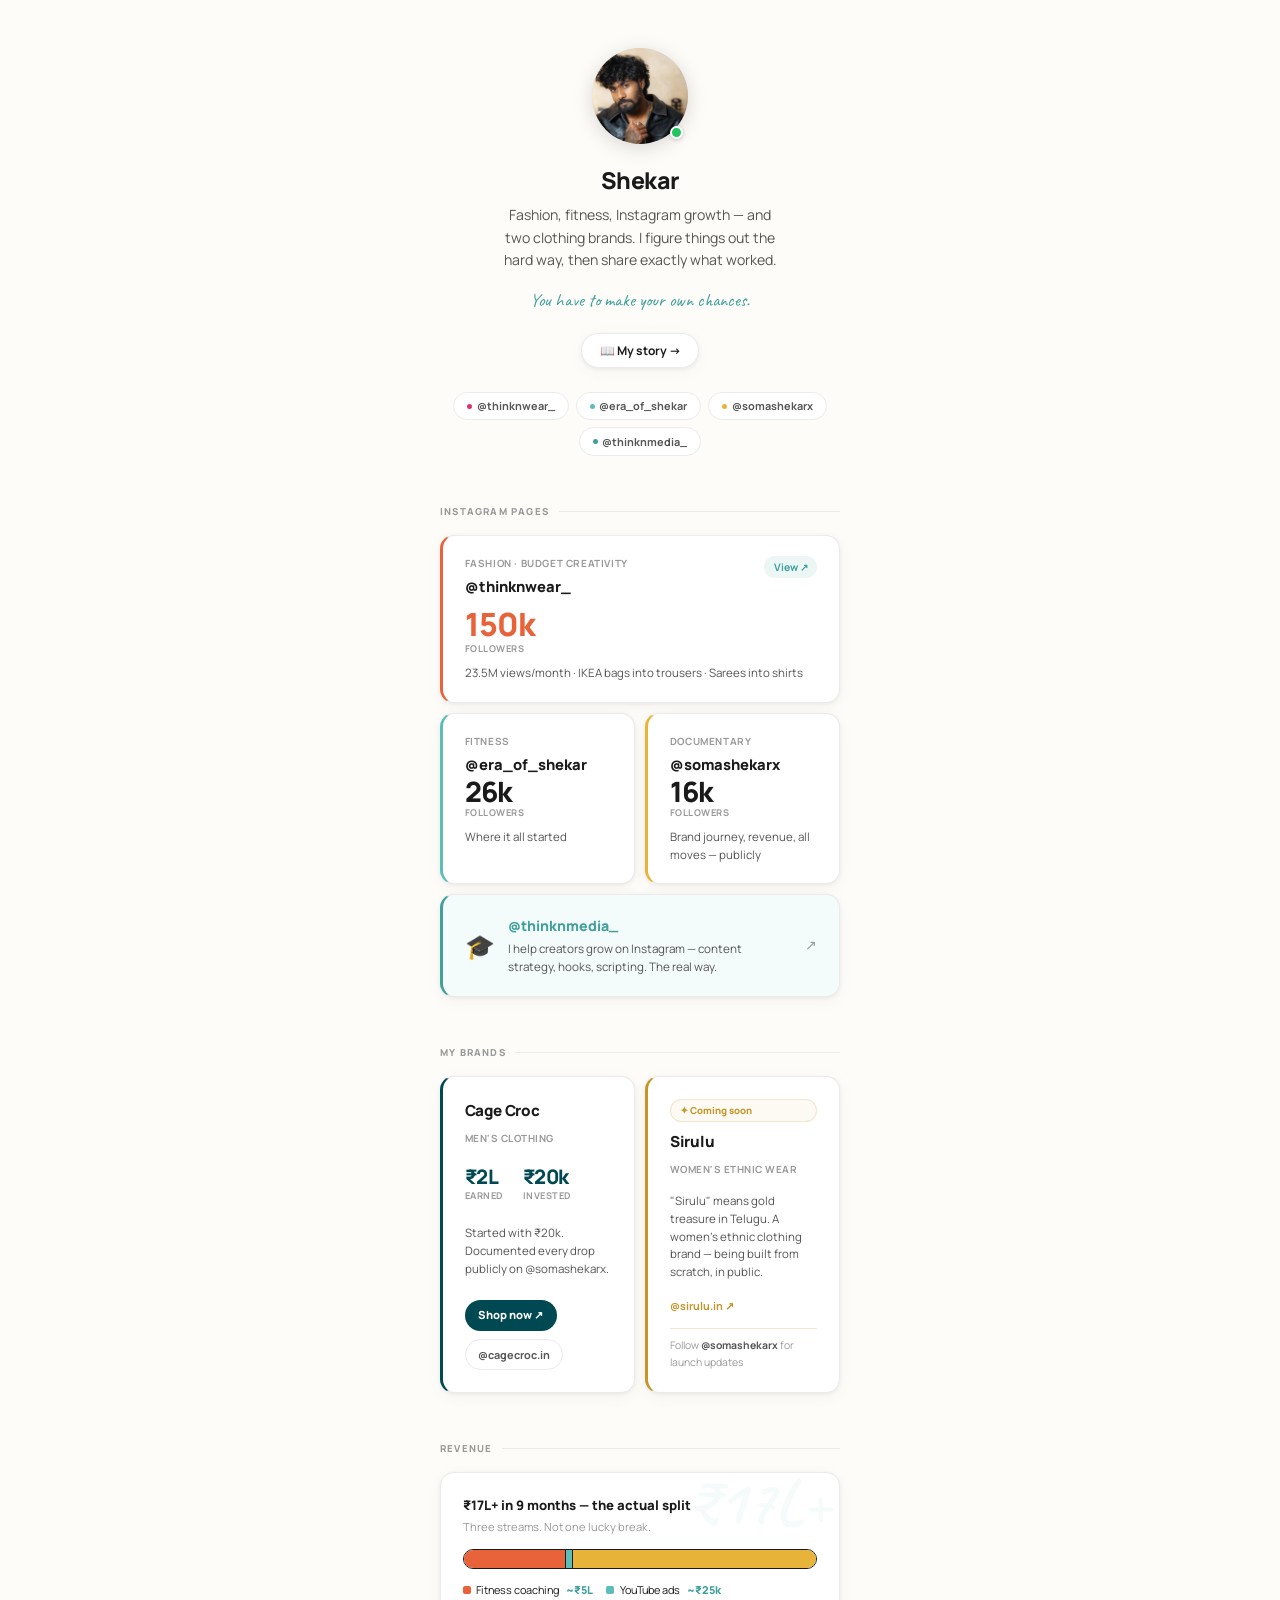
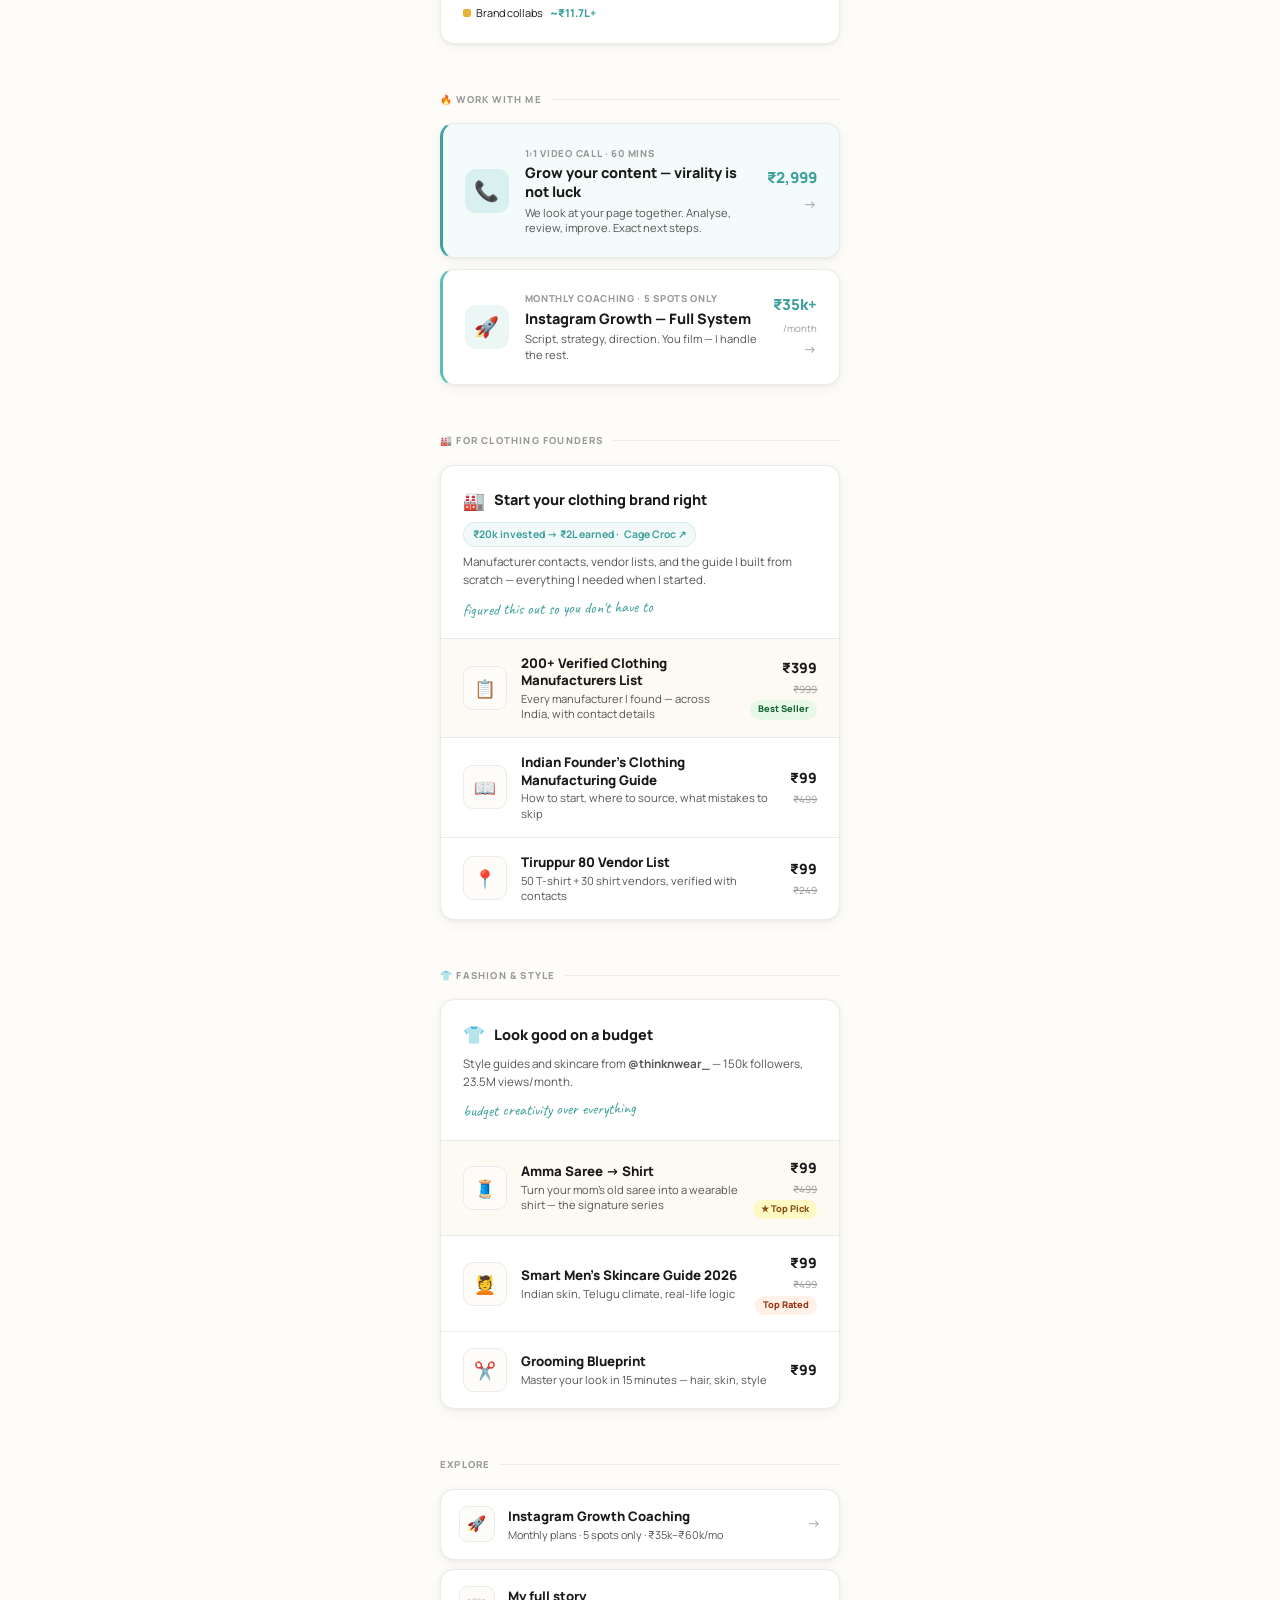
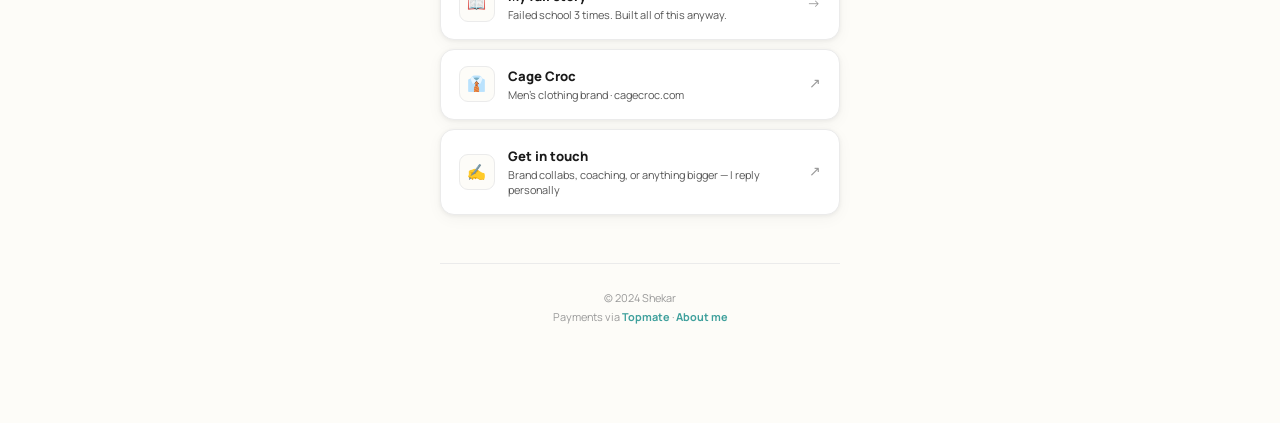
==== commit 6ada3206: "Add files via upload" ====
--- a/index.html
+++ b/index.html
@@ -3,656 +3,694 @@
 <head>
 <meta charset="UTF-8">
 <meta name="viewport" content="width=device-width, initial-scale=1.0">
-<title>Shekar | Instagram Growth</title>
-<meta property="og:type" content="website">
-<meta property="og:url" content="https://thinknmedia.vercel.app/">
-<meta property="og:title" content="Shekar | Instagram Growth">
-<meta property="og:description" content="Posting every day but your Instagram isn't doing anything for you? I help creators and brands build real organic reach.">
-<meta property="og:image" content="https://thinknmedia.vercel.app/preview-image.jpg">
-<meta name="twitter:card" content="summary_large_image">
+<title>Shekar</title>
+<meta property="og:title" content="Shekar — Creator, Coach, Builder">
+<meta property="og:description" content="Fashion. Fitness. Instagram Growth. ₹17L in 9 months.">
 <link rel="preconnect" href="https://fonts.googleapis.com">
 <link rel="preconnect" href="https://fonts.gstatic.com" crossorigin>
-<link href="https://fonts.googleapis.com/css2?family=Caveat:wght@500;700&family=Manrope:wght@300;400;500;600;700;800&display=swap" rel="stylesheet">
+<link href="https://fonts.googleapis.com/css2?family=Caveat:wght@600;700&family=Manrope:wght@400;500;600;700;800&display=swap" rel="stylesheet">
 <style>
 *, *::before, *::after { box-sizing: border-box; margin: 0; padding: 0; }
+
 :root {
-  --bg: #FAF7F2; --card: #FFFFFF; --text: #2A2A2A; --muted: #707070;
-  --accent: #5CBDB9; --accent-dark: #3fa09c; --accent-light: #EBF6F5;
-  --highlight: #FBE3E8; --green: #9BC400; --green-light: #f0f7dc;
-  --border: #E8E4DE; --radius: 16px;
-  --shadow: 0 2px 16px rgba(0,0,0,0.06);
-  --shadow-lg: 0 8px 40px rgba(0,0,0,0.10);
-}
+  /* Rule 1: Neutral base */
+  --bg:       #FDFCF8;
+  --card:     #FFFFFF;
+  --border:   #EBEBEB;
+  --shadow:   0 1px 4px rgba(0,0,0,.06), 0 4px 16px rgba(0,0,0,.04);
+
+  /* Typography */
+  --text:     #1A1A1A;
+  --sub:      #555;
+  --muted:    #999;
+
+  /* Rule 2: ONE accent — used only for buttons & key links */
+  --accent:      #5CBDB9;
+  --accent-dark: #3fa09c;
+  --accent-light: #EBF6F5;
+
+  /* Brand accents — left border ONLY */
+  --mg:    #004953;   /* Cage Croc midnight green */
+  --gold:  #C4962A;   /* Sirulu gold */
+
+  /* Subtle tints — very light, backgrounds only */
+  --tint-green:  #F2F9F9;
+  --tint-coral:  #FDF6F4;
+  --tint-gold:   #FDFAF3;
+  --tint-blue:   #F4FBFB;
+  --tint-yellow: #FDFBF3;
+
+  /* Revenue bar colors */
+  --coral:   #E8633A;
+  --mustard: #E8B339;
+
+  --radius: 14px;
+  --gap:    3rem;
+}
+
 html { scroll-behavior: smooth; }
-body { background: var(--bg); color: var(--text); font-family: 'Manrope', sans-serif; overflow-x: hidden; line-height: 1.65; font-size: 16px; }
-.container { max-width: 860px; margin: 0 auto; padding: 0 1.25rem; }
-.note { font-family: "Caveat", cursive; font-size: 1.5rem; color: var(--accent-dark); transform: rotate(-1.5deg); display: inline-block; }
-
-/* ── NAV ── */
-nav {
-  position: sticky; top: 0; z-index: 100;
-  padding: 0.9rem 1.25rem;
-  display: flex; align-items: center; justify-content: space-between;
-  background: rgba(250,247,242,0.96); backdrop-filter: blur(14px);
+body {
+  background: var(--bg);
+  color: var(--text);
+  font-family: 'Manrope', sans-serif;
+  -webkit-font-smoothing: antialiased;
+  overflow-x: hidden;
+  line-height: 1.6;
+}
+
+/* ─ LAYOUT ─ */
+.wrap { max-width: 440px; margin: 0 auto; padding: 3rem 1.25rem 6rem; }
+.section { margin-bottom: var(--gap); }
+
+/* ─ SECTION LABEL ─ */
+.slabel {
+  font-size: .6rem; font-weight: 800; text-transform: uppercase;
+  letter-spacing: 1.2px; color: var(--muted);
+  display: flex; align-items: center; gap: .6rem;
+  margin-bottom: 1rem;
+}
+.slabel::after { content: ''; flex: 1; height: 1px; background: var(--border); }
+
+/* ════════════════════════════════════════
+   PROFILE
+════════════════════════════════════════ */
+.profile { text-align: center; margin-bottom: var(--gap); }
+
+.av-ring { position: relative; display: inline-block; margin-bottom: 1.1rem; }
+.av {
+  width: 96px; height: 96px; border-radius: 50%;
+  overflow: hidden;
+  box-shadow: 0 4px 20px rgba(0,0,0,.15);
+  display: flex; align-items: center; justify-content: center;
+  background: #e0d8cc;
+}
+.av img { width: 100%; height: 100%; object-fit: cover; object-position: center top; display: block; }
+.live {
+  position: absolute; bottom: 5px; right: 5px;
+  width: 13px; height: 13px; border-radius: 50%;
+  background: #22c55e; border: 2px solid #fff;
+  box-shadow: 0 1px 4px rgba(0,0,0,.2);
+}
+
+.p-name  { font-size: 1.45rem; font-weight: 800; letter-spacing: -.5px; margin-bottom: .35rem; }
+.p-tag   { font-size: .88rem; color: var(--sub); line-height: 1.6; max-width: 280px; margin: 0 auto .9rem; }
+.p-quote { font-family: 'Caveat', cursive; font-size: 1.15rem; color: var(--accent-dark); margin-bottom: 1.1rem; display: block; }
+
+.story-btn {
+  display: inline-flex; align-items: center; gap: .4rem;
+  border: 1.5px solid var(--border); border-radius: 100px;
+  padding: .42rem 1.1rem; font-size: .75rem; font-weight: 700;
+  color: var(--text); text-decoration: none; background: var(--card);
+  box-shadow: var(--shadow); transition: border-color .18s, color .18s;
+  margin-bottom: 1.5rem;
+}
+.story-btn:hover { border-color: var(--accent); color: var(--accent-dark); }
+
+.handles { display: flex; justify-content: center; flex-wrap: wrap; gap: .45rem; }
+.handle {
+  display: inline-flex; align-items: center; gap: .3rem;
+  border: 1.5px solid var(--border); border-radius: 100px;
+  padding: .28rem .8rem; font-size: .68rem; font-weight: 700;
+  color: var(--sub); text-decoration: none; background: var(--card);
+  transition: border-color .18s, color .18s;
+}
+.handle:hover { border-color: var(--accent); color: var(--accent-dark); }
+.hdot { width: 5px; height: 5px; border-radius: 50%; flex-shrink: 0; }
+
+/* ════════════════════════════════════════
+   IG PAGES — white cards, accent left border
+════════════════════════════════════════ */
+.ig-stack { display: flex; flex-direction: column; gap: .65rem; }
+
+.ig-card {
+  background: var(--card); border: 1px solid var(--border);
+  border-radius: var(--radius); padding: 1.25rem 1.35rem;
+  text-decoration: none; color: var(--text);
+  box-shadow: var(--shadow); transition: box-shadow .18s, transform .18s;
+  display: block; border-left: 3.5px solid transparent;
+}
+.ig-card:hover { transform: translateY(-2px); box-shadow: 0 6px 24px rgba(0,0,0,.09); }
+
+/* Per-page accent — left border only */
+.ig-wear  { border-left-color: var(--coral); }
+.ig-era   { border-left-color: var(--accent); }
+.ig-soma  { border-left-color: var(--mustard); }
+.ig-media { border-left-color: var(--accent-dark); }
+
+.ig-row-top { display: flex; align-items: flex-start; justify-content: space-between; gap: .5rem; margin-bottom: .6rem; }
+.ig-niche { font-size: .62rem; font-weight: 700; text-transform: uppercase; letter-spacing: .6px; color: var(--muted); margin-bottom: .2rem; }
+.ig-handle { font-size: .92rem; font-weight: 800; }
+.ig-view {
+  font-size: .65rem; font-weight: 700; color: var(--accent-dark);
+  background: var(--accent-light); padding: .18rem .6rem;
+  border-radius: 100px; white-space: nowrap; text-decoration: none;
+  flex-shrink: 0;
+}
+.ig-num { font-size: 1.75rem; font-weight: 800; letter-spacing: -1px; line-height: 1; }
+.ig-unit { font-size: .58rem; font-weight: 700; text-transform: uppercase; letter-spacing: .5px; color: var(--muted); margin-top: .12rem; }
+.ig-sub  { font-size: .72rem; color: var(--sub); margin-top: .45rem; line-height: 1.5; }
+
+/* thinknwear — featured, slightly larger number */
+.ig-wear .ig-num { color: var(--coral); font-size: 2rem; }
+
+/* two-col for era + soma */
+.ig-two { display: grid; grid-template-columns: 1fr 1fr; gap: .65rem; }
+
+/* thinknmedia — coaching, subtle teal tint */
+.ig-media { background: var(--tint-blue); border-left-color: var(--accent-dark); }
+.ig-media-inner { display: flex; align-items: center; gap: .85rem; }
+.ig-media-icon { font-size: 1.5rem; flex-shrink: 0; }
+.ig-media-body { flex: 1; }
+.ig-media .ig-handle { font-size: .88rem; color: var(--accent-dark); }
+.ig-media .ig-sub { color: var(--sub); margin-top: .2rem; font-size: .73rem; }
+.ig-media-arr { font-size: .85rem; color: var(--muted); flex-shrink: 0; }
+
+/* ════════════════════════════════════════
+   BRANDS — side by side, left border accent
+════════════════════════════════════════ */
+.brand-grid { display: grid; grid-template-columns: 1fr 1fr; gap: .65rem; }
+
+.brand-card {
+  background: var(--card); border: 1px solid var(--border);
+  border-radius: var(--radius); padding: 1.35rem;
+  box-shadow: var(--shadow); transition: box-shadow .18s, transform .18s;
+  display: flex; flex-direction: column; gap: .5rem;
+  border-left: 3.5px solid transparent;
+}
+.brand-card:hover { transform: translateY(-2px); box-shadow: 0 6px 24px rgba(0,0,0,.09); }
+.bc-cage { border-left-color: var(--mg); }
+.bc-sir  { border-left-color: var(--gold); }
+
+.brand-name { font-size: .95rem; font-weight: 800; letter-spacing: -.2px; }
+.brand-type { font-size: .62rem; font-weight: 700; text-transform: uppercase; letter-spacing: .5px; color: var(--muted); }
+
+.brand-stats { display: flex; gap: 1.25rem; margin: .75rem 0; }
+.bstat { display: flex; flex-direction: column; gap: .12rem; }
+.bstat-num { font-size: 1.25rem; font-weight: 800; letter-spacing: -.5px; line-height: 1; }
+.bstat-lbl { font-size: .58rem; font-weight: 700; text-transform: uppercase; letter-spacing: .5px; color: var(--muted); }
+.bc-cage .bstat-num { color: var(--mg); }
+.bc-sir  .bstat-num { color: var(--gold); }
+
+.brand-desc { font-size: .72rem; color: var(--sub); line-height: 1.55; }
+
+.brand-link {
+  display: inline-flex; align-items: center; gap: .3rem;
+  font-size: .68rem; font-weight: 700; text-decoration: none;
+  margin-top: auto; padding-top: .5rem;
+}
+.bc-cage .brand-link { color: var(--mg); }
+.bc-sir  .brand-link { color: var(--gold); }
+
+.brand-btns { display: flex; gap: .5rem; margin-top: auto; padding-top: .65rem; flex-wrap: wrap; }
+.brand-shop-btn {
+  display: inline-flex; align-items: center; gap: .25rem;
+  background: var(--mg); color: #fff;
+  font-size: .7rem; font-weight: 800; padding: .42rem .85rem;
+  border-radius: 100px; text-decoration: none; transition: opacity .18s;
+  white-space: nowrap;
+}
+.brand-shop-btn:hover { opacity: .85; }
+.brand-ig-btn {
+  display: inline-flex; align-items: center;
+  border: 1.5px solid var(--border); color: var(--sub);
+  font-size: .68rem; font-weight: 700; padding: .38rem .75rem;
+  border-radius: 100px; text-decoration: none; transition: border-color .18s;
+  white-space: nowrap;
+}
+.brand-ig-btn:hover { border-color: var(--mg); color: var(--mg); }
+
+.coming-pill {
+  display: inline-flex; align-items: center; gap: .3rem;
+  font-size: .6rem; font-weight: 800; color: var(--gold);
+  background: var(--tint-gold); border: 1px solid rgba(196,150,42,.2);
+  padding: .18rem .6rem; border-radius: 100px;
+}
+
+/* ════════════════════════════════════════
+   REVENUE BAR
+════════════════════════════════════════ */
+.rev {
+  background: var(--card); border: 1px solid var(--border);
+  border-radius: var(--radius); padding: 1.35rem;
+  box-shadow: var(--shadow); position: relative; overflow: hidden;
+}
+.rev::after {
+  content: '₹17L+'; font-family: 'Caveat', cursive;
+  font-size: 4rem; font-weight: 700; color: rgba(92,189,185,.06);
+  position: absolute; right: .5rem; top: -.2rem;
+  pointer-events: none; line-height: 1;
+}
+.rev-head { font-size: .82rem; font-weight: 800; margin-bottom: .1rem; }
+.rev-sub  { font-size: .7rem; color: var(--muted); margin-bottom: .85rem; }
+.rev-bar  {
+  height: 20px; border: 1.5px solid var(--text);
+  border-radius: 100px; overflow: hidden; display: flex;
+  margin-bottom: .75rem;
+}
+.rb { height: 100%; }
+.rb:not(:last-child) { border-right: 1.5px solid var(--text); }
+.rev-legs { display: flex; flex-wrap: wrap; gap: .35rem .85rem; }
+.rl { display: flex; align-items: center; gap: .32rem; font-size: .68rem; color: var(--text); }
+.rld { width: 8px; height: 8px; border-radius: 2px; flex-shrink: 0; }
+.rl strong { color: var(--accent-dark); font-weight: 800; }
+
+/* ════════════════════════════════════════
+   WORK WITH ME
+════════════════════════════════════════ */
+.work-stack { display: flex; flex-direction: column; gap: .65rem; }
+
+/* Rule 5: accent tint background for coaching cards */
+.wcard {
+  background: var(--card); border: 1px solid var(--border);
+  border-radius: var(--radius); padding: 1.35rem;
+  box-shadow: var(--shadow); text-decoration: none; color: var(--text);
+  display: flex; align-items: center; gap: 1rem;
+  transition: box-shadow .18s, transform .18s;
+  border-left: 3.5px solid var(--accent);
+}
+.wcard:hover { transform: translateY(-2px); box-shadow: 0 6px 24px rgba(0,0,0,.09); }
+.wcard.primary { background: var(--tint-blue); border-left-color: var(--accent-dark); }
+.wcard-icon {
+  width: 44px; height: 44px; border-radius: 11px;
+  background: var(--accent-light); display: flex;
+  align-items: center; justify-content: center;
+  font-size: 1.25rem; flex-shrink: 0;
+}
+.wcard.primary .wcard-icon { background: rgba(92,189,185,.18); }
+.wcard-body { flex: 1; min-width: 0; }
+.wcard-eye   { font-size: .6rem; font-weight: 800; text-transform: uppercase; letter-spacing: .7px; color: var(--muted); margin-bottom: .18rem; }
+.wcard-title { font-size: .9rem; font-weight: 800; line-height: 1.3; margin-bottom: .18rem; }
+.wcard-sub   { font-size: .7rem; color: var(--sub); line-height: 1.4; }
+.wcard-right { display: flex; flex-direction: column; align-items: flex-end; gap: .2rem; flex-shrink: 0; }
+.wcard-price { font-size: .95rem; font-weight: 800; color: var(--accent-dark); }
+.wcard-arr   { font-size: .85rem; color: var(--muted); }
+.wcard-note  { font-size: .6rem; color: var(--muted); text-align: right; }
+
+/* ════════════════════════════════════════
+   PRODUCT CATEGORY
+════════════════════════════════════════ */
+.cat {
+  background: var(--card); border: 1px solid var(--border);
+  border-radius: var(--radius); overflow: hidden;
+  box-shadow: var(--shadow);
+}
+.cat-head {
+  padding: 1.25rem 1.35rem 1.1rem;
   border-bottom: 1px solid var(--border);
 }
-.nav-logo { font-weight: 800; font-size: 1.2rem; letter-spacing: -0.4px; text-decoration: none; color: var(--text); }
-.nav-right { display: flex; align-items: center; gap: 0.75rem; }
-.nav-link { font-size: 0.8rem; color: var(--muted); text-decoration: none; font-weight: 600; display: none; }
-.nav-link.show { display: inline; }
-.nav-book { background: var(--text); color: #fff; padding: 0.5rem 1.1rem; border-radius: 100px; font-weight: 700; font-size: 0.8rem; text-decoration: none; white-space: nowrap; transition: background 0.2s; }
-.nav-book:hover { background: var(--accent); }
-.nav-form { background: transparent; border: 1.5px solid var(--border); color: var(--text); padding: 0.5rem 1rem; border-radius: 100px; font-weight: 700; font-size: 0.8rem; text-decoration: none; white-space: nowrap; transition: all 0.2s; }
-.nav-form:hover { border-color: var(--accent); color: var(--accent-dark); }
-
-/* ── HERO ── */
-.hero { padding: 3.5rem 1.25rem 3rem; text-align: center; }
-.hero-eyebrow {
-  display: inline-flex; align-items: center; gap: 0.4rem;
-  background: var(--accent-light); border: 1px solid rgba(92,189,185,0.2);
-  border-radius: 100px; padding: 0.3rem 0.9rem;
-  font-size: 0.72rem; font-weight: 700; color: var(--accent-dark);
-  letter-spacing: 0.3px; margin-bottom: 1.25rem;
-}
-.hero-eyebrow::before { content: ''; width: 6px; height: 6px; border-radius: 50%; background: var(--accent); animation: blink 2s infinite; }
-@keyframes blink { 0%,100%{opacity:1} 50%{opacity:0.3} }
-.hero h1 { font-size: clamp(1.9rem, 5.5vw, 3.2rem); font-weight: 800; line-height: 1.1; letter-spacing: -1px; margin-bottom: 1rem; max-width: 640px; margin-left: auto; margin-right: auto; }
-.hero h1 em { font-style: normal; color: var(--accent); }
-.hero-sub { font-size: 0.97rem; color: var(--muted); margin-bottom: 1.75rem; font-weight: 400; line-height: 1.75; max-width: 500px; margin-left: auto; margin-right: auto; }
-.hero-sub strong { color: var(--text); font-weight: 600; }
-.hero-btns { display: flex; flex-direction: column; gap: 0.75rem; align-items: center; margin-bottom: 2.5rem; }
-.btn-main { background: var(--text); color: #fff; padding: 0.95rem 2rem; border-radius: 100px; font-weight: 700; font-size: 0.95rem; text-decoration: none; display: inline-block; transition: all 0.2s; border: none; cursor: pointer; font-family: 'Manrope', sans-serif; width: 100%; max-width: 340px; text-align: center; }
-.btn-main:hover { background: var(--accent); }
-.btn-secondary { background: transparent; border: 1.5px solid var(--border); color: var(--text); padding: 0.85rem 2rem; border-radius: 100px; font-weight: 600; font-size: 0.88rem; text-decoration: none; display: inline-block; transition: all 0.2s; width: 100%; max-width: 340px; text-align: center; }
-.btn-secondary:hover { border-color: var(--accent); color: var(--accent-dark); }
-
-/* hero stats row */
-.hero-stats { display: flex; justify-content: center; gap: 1.5rem; flex-wrap: wrap; padding-top: 2rem; border-top: 1px solid var(--border); }
-.hstat { text-align: center; }
-.hstat .hn { display: block; font-size: 1.4rem; font-weight: 800; letter-spacing: -0.5px; line-height: 1; }
-.hstat .hn.accent { color: var(--accent); }
-.hstat .hl { display: block; font-size: 0.65rem; color: var(--muted); text-transform: uppercase; letter-spacing: 0.6px; font-weight: 600; margin-top: 0.25rem; }
-
-/* ── ABOUT STRIP ── */
-.about-strip-section { background: #fff; padding: 2rem 1.25rem; border-top: 1px solid var(--border); border-bottom: 1px solid var(--border); }
-.about-strip { display: flex; gap: 1.1rem; align-items: flex-start; max-width: 860px; margin: 0 auto; }
-.as-av { width: 52px; height: 52px; border-radius: 50%; flex-shrink: 0; background: var(--accent-light); color: var(--accent-dark); display: flex; align-items: center; justify-content: center; font-weight: 800; font-size: 1.2rem; border: 2px solid var(--accent); }
-.as-body { flex: 1; min-width: 0; }
-.as-name { font-weight: 800; font-size: 0.95rem; margin-bottom: 0.4rem; display: flex; align-items: center; gap: 0.6rem; flex-wrap: wrap; }
-.as-more { font-size: 0.72rem; color: var(--accent-dark); text-decoration: none; font-weight: 700; background: var(--accent-light); padding: 0.18rem 0.55rem; border-radius: 100px; }
-.as-text { font-size: 0.85rem; color: var(--muted); line-height: 1.7; margin-bottom: 0.85rem; }
-.as-stats { display: flex; gap: 1.25rem; flex-wrap: wrap; padding-top: 0.75rem; border-top: 1px solid var(--border); }
-.as-stat { }
-.as-num { display: block; font-weight: 800; font-size: 1rem; letter-spacing: -0.3px; color: var(--text); line-height: 1; }
-.as-lbl { display: block; font-size: 0.62rem; color: var(--muted); font-weight: 600; text-transform: uppercase; letter-spacing: 0.4px; margin-top: 0.15rem; }
-
-/* ── SECTION BASE ── */
-section { padding: 3.5rem 1.25rem; }
-.section-chip { display: inline-flex; align-items: center; gap: 0.4rem; background: var(--accent-light); color: var(--accent-dark); border-radius: 100px; padding: 0.28rem 0.85rem; font-size: 0.7rem; font-weight: 700; letter-spacing: 0.4px; margin-bottom: 0.85rem; }
-.section-chip.pink { background: var(--highlight); color: #b03060; }
-.section-chip.green { background: var(--green-light); color: #5a7800; }
-.sh { font-size: clamp(1.6rem, 3.8vw, 2.4rem); font-weight: 800; line-height: 1.15; letter-spacing: -0.8px; margin-bottom: 0.75rem; }
-.sh em { font-style: normal; color: var(--accent); }
-.section-sub { font-size: 0.92rem; color: var(--muted); line-height: 1.75; max-width: 540px; }
-.card { background: var(--card); border: 1px solid var(--border); border-radius: var(--radius); padding: 1.5rem; box-shadow: var(--shadow); }
-
-/* ── PROBLEM ── */
-.mistake-box { background: var(--card); border-radius: var(--radius); padding: 1.75rem; border: 1px solid var(--border); position: relative; margin-top: 1.5rem; box-shadow: var(--shadow); }
-.mistake-box p { font-size: 0.97rem; color: var(--text); line-height: 1.8; margin-bottom: 0.85rem; }
-.mistake-box p:last-child { margin-bottom: 0; }
-.hl { background: var(--highlight); padding: 1px 5px; border-radius: 4px; font-weight: 700; }
-
-/* ── PROCESS ── */
-.process-list { margin-top: 2rem; display: flex; flex-direction: column; gap: 1rem; }
-.process-step { display: flex; gap: 1.1rem; align-items: flex-start; }
-.step-num { background: var(--accent-light); color: var(--accent-dark); width: 38px; height: 38px; border-radius: 50%; display: flex; align-items: center; justify-content: center; font-weight: 800; font-size: 1rem; flex-shrink: 0; }
-.process-text h4 { font-size: 1rem; margin-bottom: 0.3rem; font-weight: 800; }
-.process-text p { color: var(--muted); font-size: 0.88rem; line-height: 1.65; }
-
-/* ── CHANNELS ── */
-.ch-row { display: flex; flex-direction: column; gap: 1rem; margin-top: 1.5rem; }
-.ch-card { background: var(--bg); border: 1px solid var(--border); border-radius: var(--radius); padding: 1.25rem; transition: border-color 0.2s; }
-.ch-card:hover { border-color: var(--accent); }
-.ch-card.spotlight-card { background: var(--text); border-color: var(--text); }
-.ch-handle-row { display: flex; justify-content: space-between; align-items: center; margin-bottom: 0.5rem; }
-.ch-handle { font-weight: 800; font-size: 0.88rem; }
-.ch-card.spotlight-card .ch-handle { color: #fff; }
-.ch-view { font-size: 0.7rem; color: var(--accent-dark); text-decoration: none; background: var(--accent-light); padding: 0.18rem 0.6rem; border-radius: 100px; font-weight: 700; }
-.ch-card.spotlight-card .ch-view { background: rgba(255,255,255,0.12); color: rgba(255,255,255,0.8); }
-.ch-metric { font-size: 1.8rem; font-weight: 800; line-height: 1; letter-spacing: -0.5px; }
-.ch-card.spotlight-card .ch-metric { color: var(--accent); }
-.ch-metric-lbl { font-size: 0.65rem; font-weight: 700; color: var(--muted); text-transform: uppercase; letter-spacing: 0.4px; margin-bottom: 0.75rem; }
-.ch-card.spotlight-card .ch-metric-lbl { color: rgba(255,255,255,0.4); }
-.ch-desc { font-size: 0.82rem; color: var(--muted); line-height: 1.6; }
-.ch-card.spotlight-card .ch-desc { color: rgba(255,255,255,0.6); }
-.spotlight-badge { display: inline-flex; align-items: center; gap: 0.3rem; background: var(--accent); color: #fff; font-size: 0.65rem; font-weight: 700; padding: 0.22rem 0.7rem; border-radius: 100px; margin-bottom: 0.6rem; }
-.spotlight-stats { display: flex; gap: 0.6rem; margin-top: 0.85rem; }
-.sp-stat { background: rgba(255,255,255,0.07); border-radius: 8px; padding: 0.5rem 0.65rem; flex: 1; }
-.sp-stat .sn { font-size: 0.9rem; font-weight: 800; color: #fff; display: block; }
-.sp-stat .sl { font-size: 0.58rem; color: rgba(255,255,255,0.4); font-weight: 600; text-transform: uppercase; letter-spacing: 0.3px; }
-
-/* ── REELS CAROUSEL ── */
-.reel-scroll { overflow-x: auto; -webkit-overflow-scrolling: touch; padding-bottom: 0.75rem; margin-top: 1.5rem; cursor: grab; }
-.reel-scroll:active { cursor: grabbing; }
-.reel-scroll::-webkit-scrollbar { height: 3px; }
-.reel-scroll::-webkit-scrollbar-thumb { background: var(--accent-light); border-radius: 2px; }
-.reel-row { display: flex; gap: 0.75rem; width: max-content; }
-.reel-thumb { width: 140px; flex-shrink: 0; border-radius: 12px; overflow: hidden; border: 1px solid var(--border); background: #fff; box-shadow: var(--shadow); transition: transform 0.2s; text-decoration: none; display: block; }
-.reel-thumb:hover { transform: translateY(-3px); }
-.reel-img-wrap { width: 140px; height: 248px; overflow: hidden; background: linear-gradient(135deg, var(--accent-light), #c8ebe9); position: relative; display: flex; align-items: center; justify-content: center; }
-.reel-img-wrap img { width: 100%; height: 100%; object-fit: cover; display: block; }
-.play-circle { position: absolute; inset: 0; display: flex; align-items: center; justify-content: center; background: rgba(0,0,0,0.15); opacity: 0; transition: opacity 0.2s; }
-.reel-thumb:hover .play-circle { opacity: 1; }
-.reel-label { padding: 0.5rem 0.65rem; font-size: 0.68rem; font-weight: 700; color: var(--accent-dark); display: flex; align-items: center; gap: 0.25rem; }
-
-/* ── TESTIMONIAL ── */
-.testi-section { background: var(--text); }
-.testi-section .sh { color: #fff; }
-.testi-section .sh em { color: var(--accent); }
-.testi-section .section-chip { background: rgba(92,189,185,0.15); color: var(--accent); }
-.testi-card { background: rgba(255,255,255,0.06); border: 1px solid rgba(255,255,255,0.1); border-radius: 18px; padding: 1.75rem; margin-top: 1.5rem; }
-.testi-badges { display: flex; gap: 0.5rem; flex-wrap: wrap; margin-bottom: 1rem; }
-.tbadge { display: inline-flex; align-items: center; gap: 0.3rem; font-size: 0.72rem; font-weight: 700; padding: 0.25rem 0.7rem; border-radius: 100px; }
-.tbadge.teal { background: rgba(92,189,185,0.15); color: var(--accent); }
-.tbadge.gr { background: rgba(155,196,0,0.15); color: #9BC400; }
-.testi-quote { font-size: 0.97rem; color: rgba(255,255,255,0.82); line-height: 1.75; margin-bottom: 1.25rem; }
-.testi-author { display: flex; align-items: center; gap: 0.85rem; }
-.tav { width: 38px; height: 38px; border-radius: 50%; background: var(--accent-light); color: var(--accent-dark); display: flex; align-items: center; justify-content: center; font-weight: 800; font-size: 0.9rem; flex-shrink: 0; }
-.tav-info strong { display: block; color: #fff; font-size: 0.88rem; }
-.tav-info a { color: var(--accent); font-size: 0.75rem; font-weight: 600; text-decoration: none; }
-.dashboard-proof { width: 100%; height: auto; border-radius: 10px; margin-top: 1.25rem; border: 1px solid rgba(255,255,255,0.08); box-shadow: 0 8px 24px rgba(0,0,0,0.3); display: block; }
-.testi-nums { display: grid; grid-template-columns: repeat(3,1fr); gap: 1px; background: rgba(255,255,255,0.07); border-radius: 12px; overflow: hidden; margin-top: 1.25rem; }
-.tnum { background: rgba(255,255,255,0.04); padding: 1rem; text-align: center; }
-.tnum .tn-big { font-size: 1.4rem; font-weight: 800; color: var(--accent); line-height: 1; display: block; letter-spacing: -0.5px; }
-.tnum .tn-lbl { font-size: 0.62rem; color: rgba(255,255,255,0.38); font-weight: 600; text-transform: uppercase; letter-spacing: 0.4px; margin-top: 0.25rem; display: block; }
-
-/* ── PROOF VIDEOS ── */
-.proof-grid { display: grid; grid-template-columns: 1fr 1fr; gap: 1rem; margin-top: 1.5rem; }
-.proof-card { border-radius: 12px; overflow: hidden; border: 1px solid var(--border); background: var(--card); transition: transform 0.2s; text-decoration: none; display: block; }
-.proof-card:hover { transform: translateY(-2px); border-color: var(--accent); }
-.proof-img-wrap { width: 100%; aspect-ratio: 9/14; overflow: hidden; background: linear-gradient(135deg, var(--accent-light), #c8ebe9); position: relative; }
-.proof-img-wrap img { width: 100%; height: 100%; object-fit: cover; display: block; }
-.proof-img-wrap .play-circle { opacity: 0.6; }
-.proof-card:hover .play-circle { opacity: 1; }
-.proof-body { padding: 0.75rem; }
-.proof-body strong { font-size: 0.8rem; font-weight: 800; display: block; margin-bottom: 0.2rem; }
-.proof-body p { font-size: 0.72rem; color: var(--muted); line-height: 1.5; }
-
-/* ── PRICING ── */
-.pricing-section { background: var(--bg); }
-.plans-col { display: flex; flex-direction: column; gap: 1.25rem; margin-top: 1.75rem; }
-
-/* TOPMATE CARD — most prominent */
-.topmate-featured {
-  background: var(--text); border-radius: 18px; padding: 1.75rem;
-  position: relative; overflow: hidden;
-}
-.topmate-featured::before { content: ''; position: absolute; top: -40px; right: -40px; width: 160px; height: 160px; background: radial-gradient(circle, rgba(92,189,185,0.2) 0%, transparent 70%); pointer-events: none; }
-.tf-badge { display: inline-flex; align-items: center; gap: 0.35rem; background: var(--accent); color: #fff; font-size: 0.68rem; font-weight: 700; padding: 0.28rem 0.75rem; border-radius: 100px; margin-bottom: 0.85rem; letter-spacing: 0.3px; }
-.tf-title { font-size: 1.3rem; font-weight: 800; color: #fff; margin-bottom: 0.4rem; letter-spacing: -0.3px; }
-.tf-sub { font-size: 0.85rem; color: rgba(255,255,255,0.6); line-height: 1.65; margin-bottom: 1.25rem; }
-.tf-price { display: flex; align-items: baseline; gap: 0.4rem; margin-bottom: 1.25rem; }
-.tf-amt { font-size: 2rem; font-weight: 800; color: var(--accent); letter-spacing: -1px; line-height: 1; }
-.tf-period { font-size: 0.82rem; color: rgba(255,255,255,0.5); }
-.tf-list { list-style: none; display: flex; flex-direction: column; gap: 0.55rem; margin-bottom: 1.5rem; }
-.tf-list li { font-size: 0.85rem; color: rgba(255,255,255,0.78); display: flex; gap: 0.5rem; line-height: 1.5; }
-.tf-list li::before { content: '✓'; color: var(--accent); font-weight: 700; flex-shrink: 0; }
-.tf-cta { display: block; background: var(--accent); color: #fff; padding: 0.95rem; border-radius: 100px; text-align: center; font-weight: 800; font-size: 0.95rem; text-decoration: none; transition: all 0.2s; }
-.tf-cta:hover { background: var(--accent-dark); }
-.tf-note { text-align: center; font-size: 0.7rem; color: rgba(255,255,255,0.35); margin-top: 0.5rem; }
-
-/* coaching plans - side by side */
-.plans-row { display: grid; grid-template-columns: 1fr 1fr; gap: 1rem; }
-.plan-card { background: var(--card); border: 1.5px solid var(--border); border-radius: 16px; padding: 1.5rem; display: flex; flex-direction: column; transition: transform 0.2s; }
-.plan-card:hover { transform: translateY(-2px); }
-.plan-card.featured { background: linear-gradient(160deg, #1f1f1f, #1a1a1a); border-color: var(--text); }
-.plan-name { font-size: 1.1rem; font-weight: 800; margin-bottom: 0.35rem; letter-spacing: -0.2px; }
-.plan-card.featured .plan-name { color: #fff; }
-.plan-for { font-size: 0.78rem; color: var(--muted); line-height: 1.55; margin-bottom: 1.1rem; }
-.plan-card.featured .plan-for { color: rgba(255,255,255,0.5); }
-.plan-price-row { display: flex; align-items: baseline; gap: 0.4rem; margin-bottom: 0.2rem; }
-.plan-was { font-size: 0.8rem; color: #bbb; text-decoration: line-through; }
-.plan-now { font-size: 1.7rem; font-weight: 800; letter-spacing: -0.8px; line-height: 1; }
-.plan-card.featured .plan-now { color: var(--accent); }
-.plan-mo { font-size: 0.75rem; color: var(--muted); }
-.plan-card.featured .plan-mo { color: rgba(255,255,255,0.4); }
-.plan-save { display: inline-block; background: var(--green-light); color: #5a7800; font-size: 0.65rem; font-weight: 700; padding: 0.2rem 0.65rem; border-radius: 100px; margin-bottom: 1.1rem; }
-.plan-card.featured .plan-save { background: rgba(155,196,0,0.18); color: #9BC400; }
-.plan-list { list-style: none; flex-grow: 1; display: flex; flex-direction: column; gap: 0.5rem; margin-bottom: 1.25rem; }
-.plan-list li { display: flex; gap: 0.45rem; font-size: 0.8rem; line-height: 1.45; color: var(--text); }
-.plan-card.featured .plan-list li { color: rgba(255,255,255,0.75); }
-.plan-list li::before { content: '→'; color: var(--accent); font-weight: 700; flex-shrink: 0; }
-.plan-cta { display: block; text-align: center; padding: 0.8rem; border-radius: 100px; font-weight: 800; font-size: 0.85rem; text-decoration: none; cursor: pointer; border: none; font-family: 'Manrope', sans-serif; transition: all 0.2s; }
-.plan-cta.o { background: transparent; border: 1.5px solid var(--accent); color: var(--accent-dark); }
-.plan-cta.o:hover { background: var(--accent-light); }
-.plan-cta.f { background: var(--accent); color: #fff; }
-.plan-cta.f:hover { background: var(--accent-dark); }
-.plan-note { margin-top: 0.5rem; text-align: center; font-size: 0.65rem; color: var(--muted); }
-.plan-card.featured .plan-note { color: rgba(255,255,255,0.28); }
-
-/* ── CTA STRIP ── */
-.cta-strip { background: var(--accent); padding: 2.5rem 1.25rem; text-align: center; }
-.cta-strip h3 { font-size: 1.3rem; font-weight: 800; color: #fff; margin-bottom: 0.45rem; letter-spacing: -0.3px; }
-.cta-strip p { color: rgba(255,255,255,0.82); font-size: 0.88rem; margin-bottom: 1.25rem; line-height: 1.6; max-width: 380px; margin-left: auto; margin-right: auto; }
-.cta-strip-btns { display: flex; flex-direction: column; gap: 0.65rem; align-items: center; }
-.btn-white { background: #fff; color: var(--accent-dark); padding: 0.85rem 2rem; border-radius: 100px; font-weight: 800; font-size: 0.9rem; text-decoration: none; display: inline-block; transition: all 0.2s; width: 100%; max-width: 320px; text-align: center; }
-.btn-white:hover { transform: translateY(-1px); box-shadow: 0 4px 16px rgba(0,0,0,0.15); }
-.btn-white.ghost { background: transparent; border: 2px solid rgba(255,255,255,0.45); color: #fff; }
-.btn-white.ghost:hover { background: rgba(255,255,255,0.1); }
-
-/* ── CONNECT / FORM SECTION ── */
-.connect-section { background: #fff; }
-.connect-grid { display: flex; flex-direction: column; gap: 1rem; margin-top: 1.75rem; max-width: 520px; margin-left: auto; margin-right: auto; }
-.connect-card { background: var(--bg); border: 1.5px solid var(--border); border-radius: 16px; padding: 1.5rem; }
-.connect-card.primary { border-color: var(--text); background: var(--text); }
-.cc-icon { font-size: 1.4rem; margin-bottom: 0.6rem; }
-.cc-title { font-size: 1rem; font-weight: 800; margin-bottom: 0.35rem; }
-.connect-card.primary .cc-title { color: #fff; }
-.cc-desc { font-size: 0.83rem; color: var(--muted); line-height: 1.65; margin-bottom: 1.1rem; }
-.connect-card.primary .cc-desc { color: rgba(255,255,255,0.55); }
-.cc-cta { display: block; padding: 0.85rem; border-radius: 100px; text-align: center; font-weight: 800; font-size: 0.88rem; text-decoration: none; transition: all 0.2s; }
-.cc-cta.dark { background: var(--accent); color: #fff; }
-.cc-cta.dark:hover { background: var(--accent-dark); }
-.cc-cta.border { background: transparent; border: 1.5px solid var(--accent); color: var(--accent-dark); }
-.cc-cta.border:hover { background: var(--accent-light); }
-.cc-note { text-align: center; font-size: 0.68rem; color: rgba(255,255,255,0.35); margin-top: 0.45rem; }
-.cc-note-light { text-align: center; font-size: 0.68rem; color: var(--muted); margin-top: 0.45rem; }
-
-footer { padding: 2.5rem 1.25rem; text-align: center; color: var(--muted); font-size: 0.85rem; background: var(--bg); border-top: 1px solid var(--border); }
-.footer-logo { font-weight: 800; font-size: 1.2rem; color: var(--text); margin-bottom: 0.4rem; letter-spacing: -0.3px; }
-.footer-links { display: flex; justify-content: center; gap: 1.25rem; margin-top: 0.85rem; flex-wrap: wrap; }
-.footer-links a { font-size: 0.74rem; color: var(--muted); text-decoration: none; font-weight: 600; }
-.footer-links a:hover { color: var(--accent); }
-
-@media (min-width: 600px) {
-  .hero-btns { flex-direction: row; justify-content: center; }
-  .btn-main, .btn-secondary { width: auto; }
-  .nav-link.show { display: inline; }
-  .cta-strip-btns { flex-direction: row; justify-content: center; }
-  .btn-white { width: auto; }
-  .plans-row { grid-template-columns: 1fr 1fr; }
-  .connect-grid { flex-direction: row; max-width: 760px; }
-  .connect-card { flex: 1; }
-}
-@media (max-width: 599px) {
-  .plans-row { grid-template-columns: 1fr; }
-  .proof-grid { grid-template-columns: 1fr 1fr; }
-  .testi-nums { grid-template-columns: repeat(3,1fr); }
-  .as-stats { gap: 0.85rem; }
-  .spotlight-stats { gap: 0.4rem; }
+.cat-head-row { display: flex; align-items: center; gap: .6rem; margin-bottom: .4rem; }
+.cat-emoji { font-size: 1.1rem; }
+.cat-title { font-size: .9rem; font-weight: 800; }
+.cat-chip {
+  display: inline-flex; align-items: center; gap: .28rem;
+  background: var(--tint-green); border: 1px solid rgba(92,189,185,.2);
+  color: var(--accent-dark); font-size: .65rem; font-weight: 700;
+  padding: .18rem .6rem; border-radius: 100px; margin-bottom: .4rem;
+}
+.cat-desc  { font-size: .73rem; color: var(--sub); line-height: 1.55; }
+.cat-hw    { font-family: 'Caveat', cursive; font-size: 1rem; color: var(--accent-dark); display: block; margin-top: .35rem; transform: rotate(-1deg); }
+
+/* product row */
+.prod {
+  display: flex; align-items: center; gap: .9rem;
+  padding: 1rem 1.35rem; text-decoration: none; color: var(--text);
+  border-bottom: 1px solid var(--border); transition: background .15s;
+}
+.prod:last-child { border-bottom: none; }
+.prod:hover { background: var(--bg); }
+.prod.star  { background: var(--tint-gold); }
+.prod.star:hover { background: #fdf8ed; }
+
+.prod-icon {
+  width: 44px; height: 44px; border-radius: 10px; flex-shrink: 0;
+  background: var(--bg); border: 1px solid var(--border);
+  display: flex; align-items: center; justify-content: center; font-size: 1.1rem;
+}
+.prod-info { flex: 1; min-width: 0; }
+.prod-name { font-size: .83rem; font-weight: 800; line-height: 1.3; margin-bottom: .1rem; }
+.prod-what { font-size: .7rem; color: var(--sub); line-height: 1.35; }
+.prod-right { display: flex; flex-direction: column; align-items: flex-end; gap: .15rem; flex-shrink: 0; }
+.prod-price { font-size: .88rem; font-weight: 800; color: var(--text); }
+.prod-was   { font-size: .62rem; color: var(--muted); text-decoration: line-through; }
+
+.badge { font-size: .58rem; font-weight: 800; padding: .15rem .52rem; border-radius: 100px; }
+.b-green  { background: #e8f8e8; color: #166534; }
+.b-teal   { background: var(--accent-light); color: var(--accent-dark); }
+.b-orange { background: #fff0e8; color: #9a3412; }
+.b-star   { background: #fef9c3; color: #854d0e; }
+
+/* ════════════════════════════════════════
+   EXPLORE LINKS
+════════════════════════════════════════ */
+.explore { display: flex; flex-direction: column; gap: .55rem; }
+.exp {
+  display: flex; align-items: center; gap: .85rem;
+  background: var(--card); border: 1px solid var(--border);
+  border-radius: var(--radius); padding: 1rem 1.1rem;
+  text-decoration: none; color: var(--text);
+  box-shadow: var(--shadow); transition: all .18s;
+}
+.exp:hover { border-color: var(--accent); transform: translateX(2px); }
+.exp-icon {
+  width: 36px; height: 36px; border-radius: 9px;
+  background: var(--bg); border: 1px solid var(--border);
+  display: flex; align-items: center; justify-content: center;
+  font-size: .95rem; flex-shrink: 0;
+}
+.exp-body  { flex: 1; }
+.exp-title { font-size: .82rem; font-weight: 800; margin-bottom: .1rem; }
+.exp-sub   { font-size: .68rem; color: var(--sub); line-height: 1.35; }
+.exp-arr   { font-size: .85rem; color: var(--muted); flex-shrink: 0; }
+
+/* ─ FOOTER ─ */
+.foot { text-align: center; padding-top: 1.5rem; border-top: 1px solid var(--border); }
+.foot p { font-size: .68rem; color: var(--muted); line-height: 1.8; }
+.foot a { color: var(--accent-dark); font-weight: 700; text-decoration: none; }
+
+/* ─ RESPONSIVE ─ */
+@media (max-width: 380px) {
+  .ig-two    { grid-template-columns: 1fr; }
+  .brand-grid { grid-template-columns: 1fr; }
+  .wrap { padding: 2.5rem 1rem 5rem; }
 }
 </style>
 </head>
 <body>
-
-<!-- NAV -->
-<nav>
-  <a href="shekar-coaching.html" class="nav-logo">Shekar.</a>
-  <div class="nav-right">
-    <a href="shekar-about.html" class="nav-link show">About</a>
-    <a href="https://topmate.io/eraofshekar/1764414" target="_blank" rel="noopener" class="nav-book">Book a call →</a>
-    <a href="https://forms.gle/N6gomNsfAfhDroXg7" target="_blank" rel="noopener" class="nav-form">Get in touch</a>
-  </div>
-</nav>
-
-<!-- HERO -->
-<header class="hero">
-  <div class="hero-eyebrow">Only 5 spots · ₹17L earned in 9 months</div>
-  <h1>Posting every day but Instagram isn't doing <em>anything</em> for you?</h1>
-  <p class="hero-sub">Whether you're a creator, a coach, or a brand — you don't need more views. You need the <strong>right people</strong> finding you, trusting you, and actually doing something about it.</p>
-  <div class="hero-btns">
-    <a class="btn-main" href="https://topmate.io/eraofshekar/1764414" target="_blank" rel="noopener">Book a 1-hr call with me →</a>
-    <a class="btn-secondary" href="https://forms.gle/N6gomNsfAfhDroXg7" target="_blank" rel="noopener">Or fill in the form</a>
-  </div>
-  <div class="hero-stats">
-    <div class="hstat"><span class="hn">150k</span><span class="hl">@thinknwear_</span></div>
-    <div class="hstat"><span class="hn">₹17L+</span><span class="hl">in 9 months</span></div>
-    <div class="hstat"><span class="hn">10+</span><span class="hl">pages built</span></div>
-    <div class="hstat"><span class="hn accent">5</span><span class="hl">spots only</span></div>
-  </div>
-</header>
-
-<!-- ABOUT STRIP -->
-<div class="about-strip-section">
-  <div class="about-strip">
-    <div class="as-av">S</div>
-    <div class="as-body">
-      <div class="as-name">Shekar <a href="shekar-about.html" class="as-more">Full story →</a></div>
-      <p class="as-text">Failed school 3 times. No degree. One phone. Built three Instagram pages from scratch — fashion (150k), fitness (26k), and a clothing brand that returned 270X on ₹20k. Figured out how content actually works. Made ₹17 lakhs in the 9 months after that.</p>
-      <div class="as-stats">
-        <div class="as-stat"><span class="as-num">5 yrs</span><span class="as-lbl">creating</span></div>
-        <div class="as-stat"><span class="as-num">150k</span><span class="as-lbl">fashion page</span></div>
-        <div class="as-stat"><span class="as-num">270X</span><span class="as-lbl">brand return</span></div>
-        <div class="as-stat"><span class="as-num">9 mo</span><span class="as-lbl">₹17L earned</span></div>
+<div class="wrap">
+
+  <!-- ── PROFILE ── -->
+  <div class="profile">
+    <div class="av-ring">
+      <div class="av" id="avatar"><img src="[data-uri]" alt="Shekar"></div>
+      <div class="live"></div>
+    </div>
+    <div class="p-name">Shekar</div>
+    <p class="p-tag">Fashion, fitness, Instagram growth — and two clothing brands. I figure things out the hard way, then share exactly what worked.</p>
+    <span class="p-quote">You have to make your own chances.</span>
+    <a href="about.html" class="story-btn">📖 My story →</a>
+    <div class="handles">
+      <a href="https://www.instagram.com/thinknwear_/"   target="_blank" rel="noopener" class="handle"><span class="hdot" style="background:#E1306C"></span>@thinknwear_</a>
+      <a href="https://www.instagram.com/era_of_shekar/" target="_blank" rel="noopener" class="handle"><span class="hdot" style="background:#5CBDB9"></span>@era_of_shekar</a>
+      <a href="https://www.instagram.com/somashekarx/"   target="_blank" rel="noopener" class="handle"><span class="hdot" style="background:#E8B339"></span>@somashekarx</a>
+      <a href="https://www.instagram.com/thinknmedia_/"  target="_blank" rel="noopener" class="handle"><span class="hdot" style="background:#3fa09c"></span>@thinknmedia_</a>
+    </div>
+  </div>
+
+  <!-- ── IG PAGES ── -->
+  <div class="section">
+    <div class="slabel">Instagram pages</div>
+    <div class="ig-stack">
+
+      <!-- thinknwear_ — coral left border -->
+      <a href="https://www.instagram.com/thinknwear_/" target="_blank" rel="noopener" class="ig-card ig-wear">
+        <div class="ig-row-top">
+          <div>
+            <div class="ig-niche">Fashion · Budget creativity</div>
+            <div class="ig-handle">@thinknwear_</div>
+          </div>
+          <span class="ig-view">View ↗</span>
+        </div>
+        <div class="ig-num">150k</div>
+        <div class="ig-unit">Followers</div>
+        <div class="ig-sub">23.5M views/month · IKEA bags into trousers · Sarees into shirts</div>
+      </a>
+
+      <!-- era + somashekarx side by side -->
+      <div class="ig-two">
+        <a href="https://www.instagram.com/era_of_shekar/" target="_blank" rel="noopener" class="ig-card ig-era">
+          <div class="ig-niche">Fitness</div>
+          <div class="ig-handle">@era_of_shekar</div>
+          <div class="ig-num">26k</div>
+          <div class="ig-unit">Followers</div>
+          <div class="ig-sub">Where it all started</div>
+        </a>
+        <a href="https://www.instagram.com/somashekarx/" target="_blank" rel="noopener" class="ig-card ig-soma">
+          <div class="ig-niche">Documentary</div>
+          <div class="ig-handle">@somashekarx</div>
+          <div class="ig-num">16k</div>
+          <div class="ig-unit">Followers</div>
+          <div class="ig-sub">Brand journey, revenue, all moves — publicly</div>
+        </a>
       </div>
-    </div>
-  </div>
+
+      <!-- thinknmedia_ -->
+      <a href="https://www.instagram.com/thinknmedia_/" target="_blank" rel="noopener" class="ig-card ig-media">
+        <div class="ig-media-inner">
+          <div class="ig-media-icon">🎓</div>
+          <div class="ig-media-body">
+            <div class="ig-handle" style="color:var(--accent-dark)">@thinknmedia_</div>
+            <div class="ig-sub" style="margin-top:.2rem">I help creators grow on Instagram — content strategy, hooks, scripting. The real way.</div>
+          </div>
+          <span class="ig-media-arr">↗</span>
+        </div>
+      </a>
+
+    </div>
+  </div>
+
+  <!-- ── BRANDS ── -->
+  <div class="section">
+    <div class="slabel">My brands</div>
+    <div class="brand-grid">
+
+      <!-- Cage Croc — midnight green left border -->
+      <div class="brand-card bc-cage">
+        <div class="brand-name">Cage Croc</div>
+        <div class="brand-type">Men's Clothing</div>
+        <div class="brand-stats">
+          <div class="bstat">
+            <span class="bstat-num">₹2L</span>
+            <span class="bstat-lbl">Earned</span>
+          </div>
+          <div class="bstat">
+            <span class="bstat-num">₹20k</span>
+            <span class="bstat-lbl">Invested</span>
+          </div>
+        </div>
+        <div class="brand-desc">Started with ₹20k. Documented every drop publicly on @somashekarx.</div>
+        <div class="brand-btns">
+          <a href="https://cagecroc.com/" target="_blank" rel="noopener" class="brand-shop-btn">Shop now ↗</a>
+          <a href="https://www.instagram.com/cagecroc.in/" target="_blank" rel="noopener" class="brand-ig-btn">@cagecroc.in</a>
+        </div>
+      </div>
+
+      <!-- Sirulu — gold left border -->
+      <div class="brand-card bc-sir">
+        <div class="coming-pill">✦ Coming soon</div>
+        <div class="brand-name">Sirulu</div>
+        <div class="brand-type">Women's Ethnic Wear</div>
+        <div class="brand-desc" style="margin-top:.35rem">"Sirulu" means gold treasure in Telugu. A women's ethnic clothing brand — being built from scratch, in public.</div>
+        <a href="https://www.instagram.com/sirulu.in/" target="_blank" rel="noopener" class="brand-link">@sirulu.in ↗</a>
+        <div style="margin-top:.35rem;padding-top:.5rem;border-top:1px solid #F0E8D0;font-size:.65rem;color:var(--muted)">Follow <strong style="color:var(--sub)">@somashekarx</strong> for launch updates</div>
+      </div>
+
+    </div>
+  </div>
+
+  <!-- ── REVENUE BAR ── -->
+  <div class="section">
+    <div class="slabel">Revenue</div>
+    <div class="rev">
+      <div class="rev-head">₹17L+ in 9 months — the actual split</div>
+      <div class="rev-sub">Three streams. Not one lucky break.</div>
+      <div class="rev-bar">
+        <div class="rb" style="width:29%;background:#E8633A"></div>
+        <div class="rb" style="width:2%;background:#5CBDB9"></div>
+        <div class="rb" style="width:69%;background:#E8B339"></div>
+      </div>
+      <div class="rev-legs">
+        <div class="rl"><span class="rld" style="background:#E8633A"></span>Fitness coaching&nbsp;<strong>~₹5L</strong></div>
+        <div class="rl"><span class="rld" style="background:#5CBDB9"></span>YouTube ads&nbsp;<strong>~₹25k</strong></div>
+        <div class="rl"><span class="rld" style="background:#E8B339"></span>Brand collabs&nbsp;<strong>~₹11.7L+</strong></div>
+      </div>
+    </div>
+  </div>
+
+  <!-- ── WORK WITH ME ── -->
+  <div class="section">
+    <div class="slabel">🔥 Work with me</div>
+    <div class="work-stack">
+
+      <a href="https://topmate.io/eraofshekar/1764414?utm_source=public_profile&utm_campaign=eraofshekar" target="_blank" rel="noopener" class="wcard primary">
+        <div class="wcard-icon">📞</div>
+        <div class="wcard-body">
+          <div class="wcard-eye">1:1 Video call · 60 mins</div>
+          <div class="wcard-title">Grow your content — virality is not luck</div>
+          <div class="wcard-sub">We look at your page together. Analyse, review, improve. Exact next steps.</div>
+        </div>
+        <div class="wcard-right">
+          <span class="wcard-price">₹2,999</span>
+          <span class="wcard-arr">→</span>
+        </div>
+      </a>
+
+      <a href="coaching.html" class="wcard">
+        <div class="wcard-icon">🚀</div>
+        <div class="wcard-body">
+          <div class="wcard-eye">Monthly coaching · 5 spots only</div>
+          <div class="wcard-title">Instagram Growth — Full System</div>
+          <div class="wcard-sub">Script, strategy, direction. You film — I handle the rest.</div>
+        </div>
+        <div class="wcard-right">
+          <span class="wcard-price">₹35k+</span>
+          <span class="wcard-note">/month</span>
+          <span class="wcard-arr">→</span>
+        </div>
+      </a>
+
+    </div>
+  </div>
+
+  <!-- ── CLOTHING BRAND PRODUCTS ── -->
+  <div class="section">
+    <div class="slabel">🏭 For clothing founders</div>
+    <div class="cat">
+      <div class="cat-head">
+        <div class="cat-head-row">
+          <span class="cat-emoji">🏭</span>
+          <span class="cat-title">Start your clothing brand right</span>
+        </div>
+        <span class="cat-chip">₹20k invested → ₹2L earned · <a href="https://cagecroc.com/" target="_blank" rel="noopener" style="color:var(--accent-dark);text-decoration:none;font-weight:700">Cage Croc ↗</a></span>
+        <div class="cat-desc">Manufacturer contacts, vendor lists, and the guide I built from scratch — everything I needed when I started.</div>
+        <span class="cat-hw">figured this out so you don't have to</span>
+      </div>
+
+      <a href="https://topmate.io/eraofshekar/1828361?utm_source=public_profile&utm_campaign=eraofshekar" target="_blank" rel="noopener" class="prod star">
+        <div class="prod-icon">📋</div>
+        <div class="prod-info">
+          <div class="prod-name">200+ Verified Clothing Manufacturers List</div>
+          <div class="prod-what">Every manufacturer I found — across India, with contact details</div>
+        </div>
+        <div class="prod-right">
+          <span class="prod-price">₹399</span>
+          <span class="prod-was">₹999</span>
+          <span class="badge b-green">Best Seller</span>
+        </div>
+      </a>
+
+      <a href="https://topmate.io/eraofshekar/1828800?utm_source=public_profile&utm_campaign=eraofshekar" target="_blank" rel="noopener" class="prod">
+        <div class="prod-icon">📖</div>
+        <div class="prod-info">
+          <div class="prod-name">Indian Founder's Clothing Manufacturing Guide</div>
+          <div class="prod-what">How to start, where to source, what mistakes to skip</div>
+        </div>
+        <div class="prod-right">
+          <span class="prod-price">₹99</span>
+          <span class="prod-was">₹499</span>
+        </div>
+      </a>
+
+      <a href="https://topmate.io/eraofshekar/1836061?utm_source=public_profile&utm_campaign=eraofshekar" target="_blank" rel="noopener" class="prod">
+        <div class="prod-icon">📍</div>
+        <div class="prod-info">
+          <div class="prod-name">Tiruppur 80 Vendor List</div>
+          <div class="prod-what">50 T-shirt + 30 shirt vendors, verified with contacts</div>
+        </div>
+        <div class="prod-right">
+          <span class="prod-price">₹99</span>
+          <span class="prod-was">₹249</span>
+        </div>
+      </a>
+    </div>
+  </div>
+
+  <!-- ── FASHION PRODUCTS ── -->
+  <div class="section">
+    <div class="slabel">👕 Fashion & style</div>
+    <div class="cat">
+      <div class="cat-head">
+        <div class="cat-head-row">
+          <span class="cat-emoji">👕</span>
+          <span class="cat-title">Look good on a budget</span>
+        </div>
+        <div class="cat-desc">Style guides and skincare from <strong>@thinknwear_</strong> — 150k followers, 23.5M views/month.</div>
+        <span class="cat-hw">budget creativity over everything</span>
+      </div>
+
+      <a href="https://topmate.io/thinknwear/1952732?utm_source=public_profile&utm_campaign=thinknwear" target="_blank" rel="noopener" class="prod star">
+        <div class="prod-icon">🧵</div>
+        <div class="prod-info">
+          <div class="prod-name">Amma Saree → Shirt</div>
+          <div class="prod-what">Turn your mom's old saree into a wearable shirt — the signature series</div>
+        </div>
+        <div class="prod-right">
+          <span class="prod-price">₹99</span>
+          <span class="prod-was">₹499</span>
+          <span class="badge b-star">★ Top Pick</span>
+        </div>
+      </a>
+
+      <a href="https://topmate.io/thinknwear/1935377?utm_source=public_profile&utm_campaign=thinknwear" target="_blank" rel="noopener" class="prod">
+        <div class="prod-icon">💆</div>
+        <div class="prod-info">
+          <div class="prod-name">Smart Men's Skincare Guide 2026</div>
+          <div class="prod-what">Indian skin, Telugu climate, real-life logic</div>
+        </div>
+        <div class="prod-right">
+          <span class="prod-price">₹99</span>
+          <span class="prod-was">₹499</span>
+          <span class="badge b-orange">Top Rated</span>
+        </div>
+      </a>
+
+      <a href="https://topmate.io/thinknwear/1935356?utm_source=public_profile&utm_campaign=thinknwear" target="_blank" rel="noopener" class="prod">
+        <div class="prod-icon">✂️</div>
+        <div class="prod-info">
+          <div class="prod-name">Grooming Blueprint</div>
+          <div class="prod-what">Master your look in 15 minutes — hair, skin, style</div>
+        </div>
+        <div class="prod-right">
+          <span class="prod-price">₹99</span>
+        </div>
+      </a>
+    </div>
+  </div>
+
+  <!-- ── EXPLORE ── -->
+  <div class="section">
+    <div class="slabel">Explore</div>
+    <div class="explore">
+      <a href="coaching.html" class="exp">
+        <div class="exp-icon">🚀</div>
+        <div class="exp-body">
+          <div class="exp-title">Instagram Growth Coaching</div>
+          <div class="exp-sub">Monthly plans · 5 spots only · ₹35k–₹60k/mo</div>
+        </div>
+        <span class="exp-arr">→</span>
+      </a>
+      <a href="about.html" class="exp">
+        <div class="exp-icon">📖</div>
+        <div class="exp-body">
+          <div class="exp-title">My full story</div>
+          <div class="exp-sub">Failed school 3 times. Built all of this anyway.</div>
+        </div>
+        <span class="exp-arr">→</span>
+      </a>
+      <a href="https://cagecroc.com/" target="_blank" rel="noopener" class="exp">
+        <div class="exp-icon">👔</div>
+        <div class="exp-body">
+          <div class="exp-title">Cage Croc</div>
+          <div class="exp-sub">Men's clothing brand · cagecroc.com</div>
+        </div>
+        <span class="exp-arr">↗</span>
+      </a>
+      <a href="https://form.typeform.com/to/WlCTt4BV" target="_blank" rel="noopener" class="exp">
+        <div class="exp-icon">✍️</div>
+        <div class="exp-body">
+          <div class="exp-title">Get in touch</div>
+          <div class="exp-sub">Brand collabs, coaching, or anything bigger — I reply personally</div>
+        </div>
+        <span class="exp-arr">↗</span>
+      </a>
+    </div>
+  </div>
+
+  <!-- ── FOOTER ── -->
+  <div class="foot">
+    <p>© 2024 Shekar</p>
+    <p>Payments via <a href="https://topmate.io" target="_blank">Topmate</a> · <a href="about.html">About me</a></p>
+  </div>
+
 </div>
-
-<!-- PROBLEM -->
-<section style="background:#fff">
-  <div class="container">
-    <div class="section-chip pink">Here's the real issue</div>
-    <h2 class="sh">Here's a mistake I see<br>almost <em>every day.</em></h2>
-    <div class="mistake-box">
-      <p>People spend hours on content — the lighting, the edit, the hook. Post it. Get a few views. Nothing changes.</p>
-      <p>Here's what's actually happening: they're creating for <span class="hl">random views</span>, not for the specific person who would care about what they do.</p>
-      <p style="margin-bottom:0">Doesn't matter if you're a creator, a coach, or a brand. The content isn't the problem. The <em>direction</em> is.</p>
-    </div>
-  </div>
-</section>
-
-<!-- PROCESS -->
-<section style="background:var(--bg)">
-  <div class="container">
-    <div class="section-chip">What I'd look at first</div>
-    <h2 class="sh">The path is simpler<br>than you <em>think.</em></h2>
-    <div class="process-list">
-      <div class="card process-step">
-        <div class="step-num">1</div>
-        <div class="process-text">
-          <h4>Finding your angle</h4>
-          <p>We figure out what makes you different — so you stop sounding like everyone else and start showing up for people who actually need you.</p>
-        </div>
-      </div>
-      <div class="card process-step">
-        <div class="step-num">2</div>
-        <div class="process-text">
-          <h4>Content with a reason behind it</h4>
-          <p>Every video has a purpose — build trust, grow reach, move someone to act. We decide that before you film, not after.</p>
-        </div>
-      </div>
-      <div class="card process-step">
-        <div class="step-num">3</div>
-        <div class="process-text">
-          <h4>Making the next step obvious</h4>
-          <p>For brands: buying. For creators: following. For coaches: reaching out. We build toward whichever is yours.</p>
-        </div>
-      </div>
-    </div>
-  </div>
-</section>
-
-<!-- CHANNELS -->
-<section style="background:#fff">
-  <div class="container">
-    <div class="section-chip">My own pages</div>
-    <h2 class="sh">I didn't learn this from<br>a course. <em>I built it.</em></h2>
-    <p class="section-sub">Three different niches. Same organic system. No paid ads, no shortcuts — every number below is real and public.</p>
-    <div class="ch-row">
-      <div class="ch-card">
-        <div class="ch-handle-row">
-          <span class="ch-handle">@thinknwear_</span>
-          <a href="https://www.instagram.com/thinknwear_/" target="_blank" class="ch-view">View ↗</a>
-        </div>
-        <div class="ch-metric">150k</div>
-        <div class="ch-metric-lbl">Followers · Fashion · 23.5M views/30 days</div>
-        <p class="ch-desc">My fashion channel — where I learned how to script content that actually grows. IKEA bags into trousers. Mom's sarees into shirts. Budget creativity over everything.</p>
-      </div>
-      <div class="ch-card">
-        <div class="ch-handle-row">
-          <span class="ch-handle">@era_of_shekar</span>
-          <a href="https://www.instagram.com/era_of_shekar/" target="_blank" class="ch-view">View ↗</a>
-        </div>
-        <div class="ch-metric">26k</div>
-        <div class="ch-metric-lbl">Followers · Fitness · 3.9M views</div>
-        <p class="ch-desc">My fitness channel — my very first. Built to prove the same frameworks work across completely different niches.</p>
-      </div>
-      <div class="ch-card spotlight-card">
-        <div class="spotlight-badge">⚡ 10k followers in 30 days</div>
-        <div class="ch-handle-row">
-          <span class="ch-handle">@somashekarx</span>
-          <a href="https://www.instagram.com/somashekarx/" target="_blank" class="ch-view">View ↗</a>
-        </div>
-        <div class="ch-metric">16k</div>
-        <div class="ch-metric-lbl">Followers · Business · 1.2M monthly views</div>
-        <p class="ch-desc">Started a clothing brand with ₹20,000. Documented everything publicly. The brand returned 270X on what I put in.</p>
-        <div class="spotlight-stats">
-          <div class="sp-stat"><span class="sn">₹20k</span><span class="sl">Started with</span></div>
-          <div class="sp-stat"><span class="sn">270X</span><span class="sl">Return</span></div>
-          <div class="sp-stat"><span class="sn">30 days</span><span class="sl">To 10k</span></div>
-        </div>
-      </div>
-    </div>
-  </div>
-</section>
-
-<!-- REELS CAROUSEL -->
-<section style="background:var(--bg);padding:2.5rem 1.25rem">
-  <div class="container">
-    <div class="section-chip">@thinknwear_</div>
-    <h2 class="sh">The videos I<br><em>built this with.</em></h2>
-    <p class="section-sub">The actual experiments — published as I figured it out. Scroll to see them all.</p>
-    <div class="reel-scroll">
-      <div class="reel-row" id="reelRow"></div>
-    </div>
-  </div>
-</section>
-
-<!-- TESTIMONIAL -->
-<section class="testi-section">
-  <div class="container" style="text-align:center">
-    <div class="section-chip">Real client · Real numbers</div>
-    <h2 class="sh">People I've <em>worked with.</em></h2>
-    <p style="color:rgba(255,255,255,0.5);font-size:0.88rem">I work with very few people — every result here is real.</p>
-    <div class="testi-card">
-      <div class="testi-badges">
-        <div class="tbadge teal">+22,000 followers</div>
-        <div class="tbadge gr">30 days · Organic only</div>
-      </div>
-      <p class="testi-quote">"We went from 51k to 73k followers in exactly 30 days — all organic, zero paid promotion. The way Shekar approaches scripting completely changed how we think about what to say on camera."</p>
-      <div class="testi-author">
-        <div class="tav">S</div>
-        <div class="tav-info">
-          <strong>Sanju</strong>
-          <a href="https://www.instagram.com/mrsanju_reacts/" target="_blank">@mrsanju_reacts — Creator</a>
-        </div>
-      </div>
-      <img src="SanjuReacts.jpeg" alt="Growth results — @mrsanju_reacts, 51K to 73K in 30 days" class="dashboard-proof">
-      <p style="margin-top:0.5rem;font-size:0.75rem;color:rgba(255,255,255,0.35);text-align:center">51K → 73K in 30 days. Organic only.</p>
-      <div class="testi-nums">
-        <div class="tnum"><span class="tn-big">22k</span><span class="tn-lbl">New followers</span></div>
-        <div class="tnum"><span class="tn-big">30</span><span class="tn-lbl">Days</span></div>
-        <div class="tnum"><span class="tn-big">₹0</span><span class="tn-lbl">Ads spent</span></div>
-      </div>
-    </div>
-  </div>
-</section>
-
-<!-- PROOF VIDEOS -->
-<section style="background:#fff;padding:2.5rem 1.25rem">
-  <div class="container">
-    <div class="section-chip">@thinknmedia_</div>
-    <h2 class="sh">I documented<br>every step. <em>Publicly.</em></h2>
-    <p class="section-sub">My coaching channel — the actual decisions, in real time. Not theory.</p>
-    <div class="proof-grid" id="proofRow"></div>
-  </div>
-</section>
-
-<!-- PRICING -->
-<section class="pricing-section" id="plans">
-  <div class="container">
-    <div class="section-chip">How to work with me</div>
-    <h2 class="sh">Three ways to<br><em>get started.</em></h2>
-    <p class="section-sub">Start with a call if you're not sure. The form if you want me to reach out. The plans if you're ready.</p>
-
-    <div class="plans-col">
-
-      <!-- TOPMATE: MOST PROMINENT -->
-      <div class="topmate-featured">
-        <div class="tf-badge">💬 Talk to me directly</div>
-        <div class="tf-title">Book a 1-Hour Call</div>
-        <div class="tf-sub">We look at your account together. I tell you exactly what I see — what's not working, why, and the exact next steps. No pitch. Just a real audit.</div>
-        <div class="tf-price">
-          <span class="tf-amt">₹2,700</span>
-          <span class="tf-period">/ 60 min · one-time</span>
-        </div>
-        <ul class="tf-list">
-          <li>Full account audit — I look at everything</li>
-          <li>Exactly why your content isn't working</li>
-          <li>Hook & script breakdown on your real videos</li>
-          <li>Niche clarity — what you should be doing</li>
-          <li>Steps you can act on the same day</li>
-        </ul>
-        <a class="tf-cta" href="https://topmate.io/eraofshekar/1764414" target="_blank" rel="noopener">Book the call — ₹2,700 →</a>
-        <p class="tf-note">Instant booking · Topmate · Book from ₹2,700</p>
-      </div>
-
-      <!-- TWO PLANS SIDE BY SIDE -->
-      <div class="plans-row">
-        <div class="plan-card">
-          <div class="plan-name">Script & Strategy</div>
-          <p class="plan-for">You pick topics. I write scripts and build your direction.</p>
-          <div class="plan-price-row"><span class="plan-was">₹50,000</span></div>
-          <div class="plan-price-row"><span class="plan-now">₹35k</span><span class="plan-mo">&nbsp;/mo</span></div>
-          <div class="plan-save">Save ₹15k</div>
-          <ul class="plan-list">
-            <li>Deep analysis of why content isn't working</li>
-            <li>You choose topics — I write scripts</li>
-            <li>Niche research every month</li>
-            <li>Hook review before every post</li>
-            <li>Weekly strategy call</li>
-            <li>5k+ followers in 30 days (most niches)</li>
-          </ul>
-          <a class="plan-cta o" href="https://forms.gle/N6gomNsfAfhDroXg7" target="_blank" rel="noopener">Get in touch →</a>
-          <p class="plan-note">I reach out within 24 hrs</p>
-        </div>
-        <div class="plan-card featured">
-          <div class="plan-name">The Full System</div>
-          <p class="plan-for">I handle everything. You just show up and film.</p>
-          <div class="plan-price-row"><span class="plan-was" style="color:rgba(255,255,255,0.3)">₹85,000</span></div>
-          <div class="plan-price-row"><span class="plan-now">₹60k</span><span class="plan-mo">&nbsp;/mo</span></div>
-          <div class="plan-save">Save ₹25k</div>
-          <ul class="plan-list">
-            <li>Everything in Script & Strategy</li>
-            <li>Full script writing — every video</li>
-            <li>Editing direction per video</li>
-            <li>Complete content calendar</li>
-            <li>Full funnel — view to action</li>
-            <li>I decide what to post and when</li>
-          </ul>
-          <a class="plan-cta f" href="https://forms.gle/N6gomNsfAfhDroXg7" target="_blank" rel="noopener">Get in touch →</a>
-          <p class="plan-note">I reach out within 24 hrs</p>
-        </div>
-      </div>
-    </div>
-  </div>
-</section>
-
-<!-- CTA STRIP -->
-<div class="cta-strip">
-  <h3>Not sure where to start?</h3>
-  <p>Book a call and I'll tell you honestly what fits — or whether right now is even the right time.</p>
-  <div class="cta-strip-btns">
-    <a class="btn-white" href="https://topmate.io/eraofshekar/1764414" target="_blank" rel="noopener">Book 1-hr call · ₹2,700 →</a>
-    <a class="btn-white ghost" href="https://forms.gle/N6gomNsfAfhDroXg7" target="_blank" rel="noopener">Fill in the form</a>
-  </div>
-</div>
-
-<!-- CONNECT -->
-<section class="connect-section" id="book-call">
-  <div class="container" style="text-align:center">
-    <div class="note" style="margin-bottom:0.75rem">Two ways to reach me.</div>
-    <h2 class="sh" style="margin-bottom:0.5rem">Pick how you want<br>to <em>connect.</em></h2>
-    <p style="color:var(--muted);font-size:0.9rem;max-width:400px;margin:0 auto">Quick call right now, or a form I'll reply to personally. Either way — it's me, not an assistant.</p>
-    <div class="connect-grid">
-      <div class="connect-card primary">
-        <div class="cc-icon">📞</div>
-        <div class="cc-title">Book a 1-hour call</div>
-        <p class="cc-desc">We look at your account together. I tell you exactly what to fix and what to do next. Instant booking, no waiting.</p>
-        <a class="cc-cta dark" href="https://topmate.io/eraofshekar/1764414" target="_blank" rel="noopener">Book now · ₹2,700</a>
-        <p class="cc-note">Instant · Topmate</p>
-      </div>
-      <div class="connect-card">
-        <div class="cc-icon">✍️</div>
-        <div class="cc-title">Tell me about your page</div>
-        <p class="cc-desc">Fill in 2 minutes. Tell me where you are, what you're trying to build, what's not working. I'll WhatsApp you back personally.</p>
-        <a class="cc-cta border" href="https://forms.gle/N6gomNsfAfhDroXg7" target="_blank" rel="noopener">Open the form →</a>
-        <p class="cc-note-light">Personal reply · 24 hrs</p>
-      </div>
-    </div>
-  </div>
-</section>
-
-<footer>
-  <div class="footer-logo">Shekar.</div>
-  <p>© 2024 Shekar. All rights reserved.</p>
-  <div class="footer-links">
-    <a href="https://www.instagram.com/thinknwear_/" target="_blank">@thinknwear_</a>
-    <a href="https://www.instagram.com/era_of_shekar/" target="_blank">@era_of_shekar</a>
-    <a href="https://www.instagram.com/somashekarx/" target="_blank">@somashekarx</a>
-    <a href="https://www.instagram.com/thinknmedia_/" target="_blank">@thinknmedia_</a>
-    <a href="shekar-about.html">About me</a>
-  </div>
-</footer>
-
-<script>
-var PLAY = '<svg viewBox="0 0 52 52" xmlns="http://www.w3.org/2000/svg"><circle cx="26" cy="26" r="26" fill="rgba(0,0,0,0.42)"/><polygon points="21,17 37,26 21,35" fill="#fff"/></svg>';
-
-var reels = [
-  { url:'https://www.instagram.com/reel/C6eA3jwJpDk/', code:'C6eA3jwJpDk' },
-  { url:'https://www.instagram.com/reel/DYKMr4FTKJc/', code:'DYKMr4FTKJc' },
-  { url:'https://www.instagram.com/reel/DW-xDJ7E4pY/', code:'DW-xDJ7E4pY' },
-  { url:'https://www.instagram.com/reel/DW3ryOeEw1S/', code:'DW3ryOeEw1S' }
-];
-var proofPosts = [
-  { url:'https://www.instagram.com/p/DZO_qTUKFAX/', code:'DZO_qTUKFAX', title:'How the growth actually happened', desc:'Breaking down the exact decisions — @thinknmedia_' },
-  { url:'https://www.instagram.com/p/DZUrbs9Kh2e/', code:'DZUrbs9Kh2e', title:"What I'd do differently from scratch", desc:"The real mistakes and what I'd skip — @thinknmedia_" }
-];
-
-function thumbSrcs(code) {
-  return [
-    'https://www.instagram.com/p/'+code+'/media/?size=l',
-    'https://www.instagram.com/p/'+code+'/media/?size=m',
-    'https://www.instagram.com/p/'+code+'/media/?size=t'
-  ];
-}
-function tryLoad(img, srcs, i) {
-  if(i>=srcs.length){img.style.display='none';return;}
-  img.src=srcs[i];
-  img.onerror=function(){tryLoad(img,srcs,i+1);};
-}
-
-function buildReel(r) {
-  var a=document.createElement('a');
-  a.className='reel-thumb';a.href=r.url;a.target='_blank';a.rel='noopener';
-  var wrap=document.createElement('div');wrap.className='reel-img-wrap';
-  var img=new Image();img.alt='Reel';img.style.cssText='width:100%;height:100%;object-fit:cover;display:block;';
-  tryLoad(img,thumbSrcs(r.code),0);
-  var ov=document.createElement('div');ov.className='play-circle';ov.innerHTML=PLAY;
-  wrap.appendChild(img);wrap.appendChild(ov);
-  var lbl=document.createElement('div');lbl.className='reel-label';
-  lbl.innerHTML='<svg width="10" height="10" viewBox="0 0 24 24" fill="none" stroke="currentColor" stroke-width="2.5" stroke-linecap="round" stroke-linejoin="round"><polygon points="5 3 19 12 5 21 5 3"/></svg> Watch reel';
-  a.appendChild(wrap);a.appendChild(lbl);return a;
-}
-function buildProof(p) {
-  var a=document.createElement('a');
-  a.className='proof-card';a.href=p.url;a.target='_blank';a.rel='noopener';
-  var wrap=document.createElement('div');wrap.className='proof-img-wrap';
-  var img=new Image();img.alt=p.title;img.style.cssText='width:100%;height:100%;object-fit:cover;display:block;';
-  tryLoad(img,thumbSrcs(p.code),0);
-  var ov=document.createElement('div');ov.className='play-circle';ov.innerHTML=PLAY;
-  wrap.appendChild(img);wrap.appendChild(ov);
-  var body=document.createElement('div');body.className='proof-body';
-  body.innerHTML='<strong>'+p.title+' →</strong><p>'+p.desc+'</p>';
-  a.appendChild(wrap);a.appendChild(body);return a;
-}
-
-var rr=document.getElementById('reelRow');
-reels.forEach(function(r){rr.appendChild(buildReel(r));});
-var pr=document.getElementById('proofRow');
-proofPosts.forEach(function(p){pr.appendChild(buildProof(p));});
-
-// drag scroll
-(function(){
-  var el=document.querySelector('.reel-scroll');
-  if(!el)return;
-  var down=false,startX,scrollL;
-  el.addEventListener('mousedown',function(e){down=true;startX=e.pageX-el.offsetLeft;scrollL=el.scrollLeft;});
-  el.addEventListener('mouseleave',function(){down=false;});
-  el.addEventListener('mouseup',function(){down=false;});
-  el.addEventListener('mousemove',function(e){if(!down)return;e.preventDefault();var x=e.pageX-el.offsetLeft;el.scrollLeft=scrollL-(x-startX);});
-})();
-</script>
 </body>
 </html>
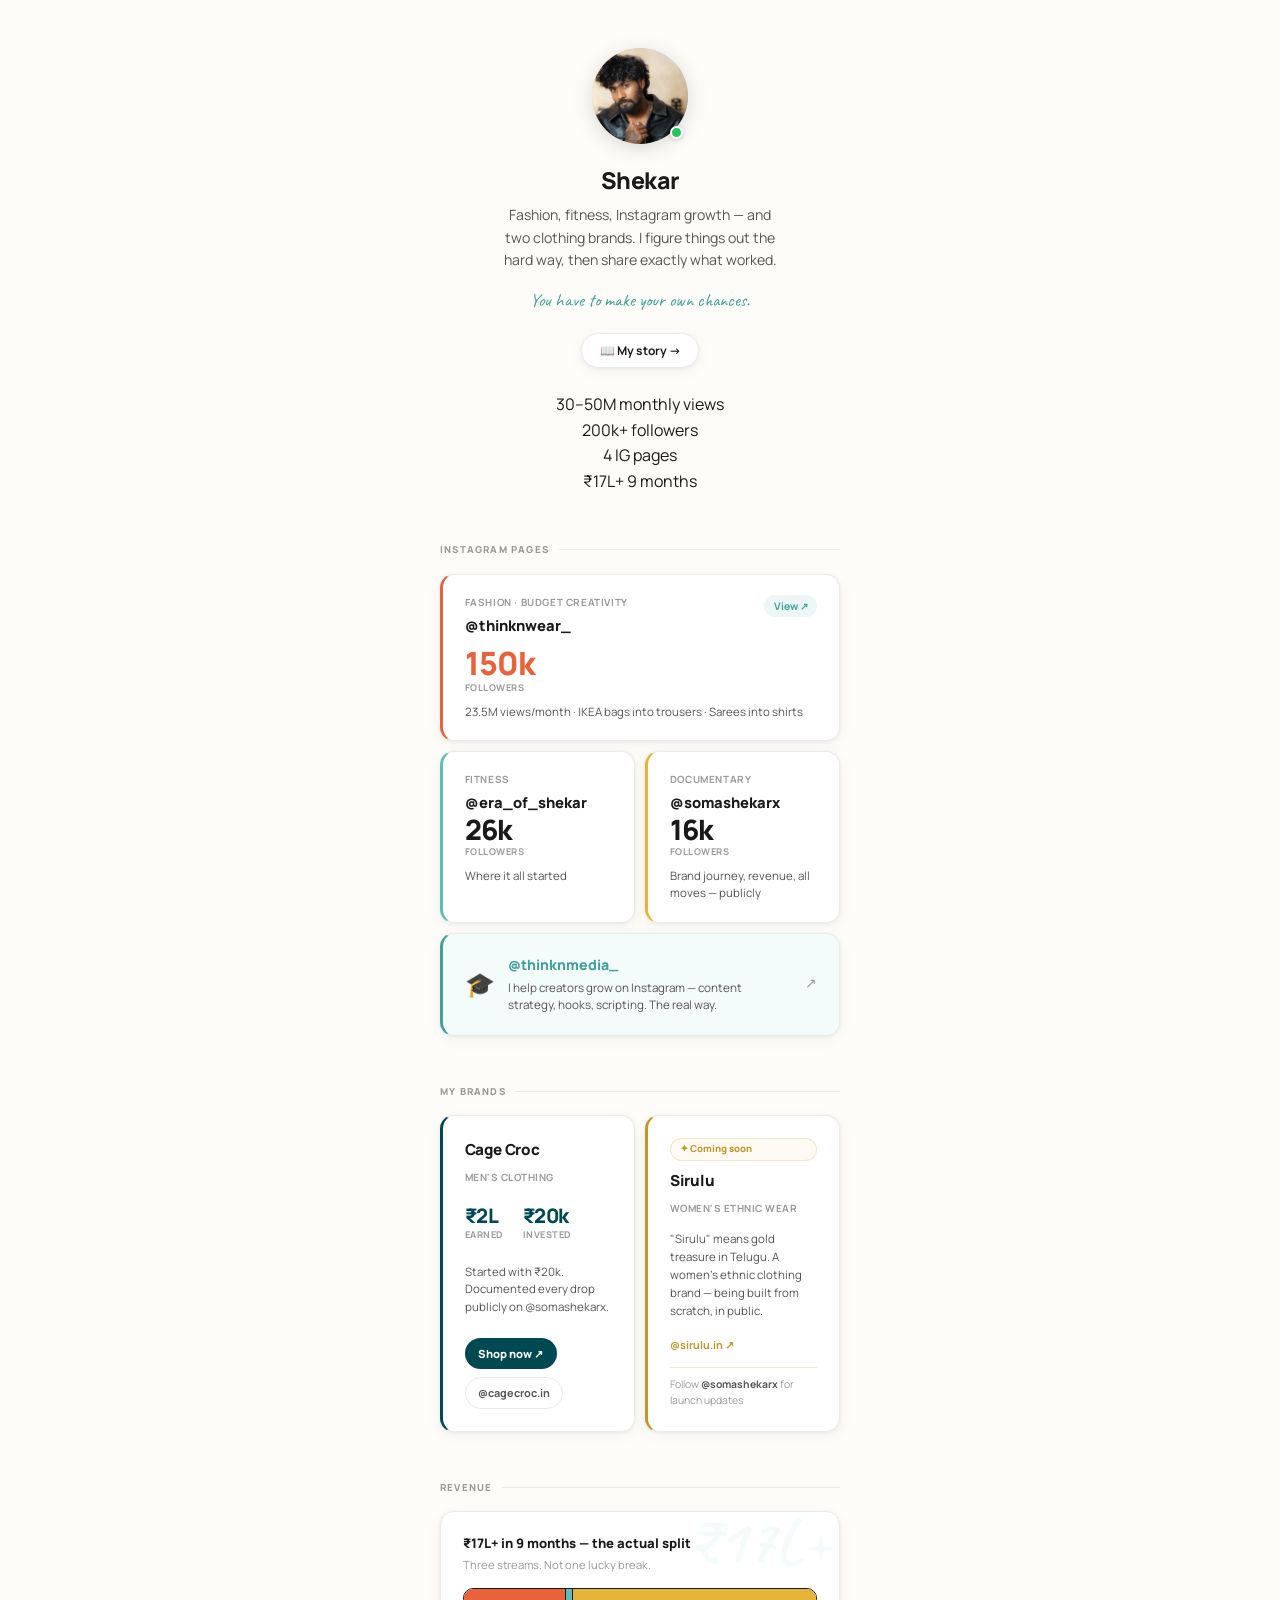
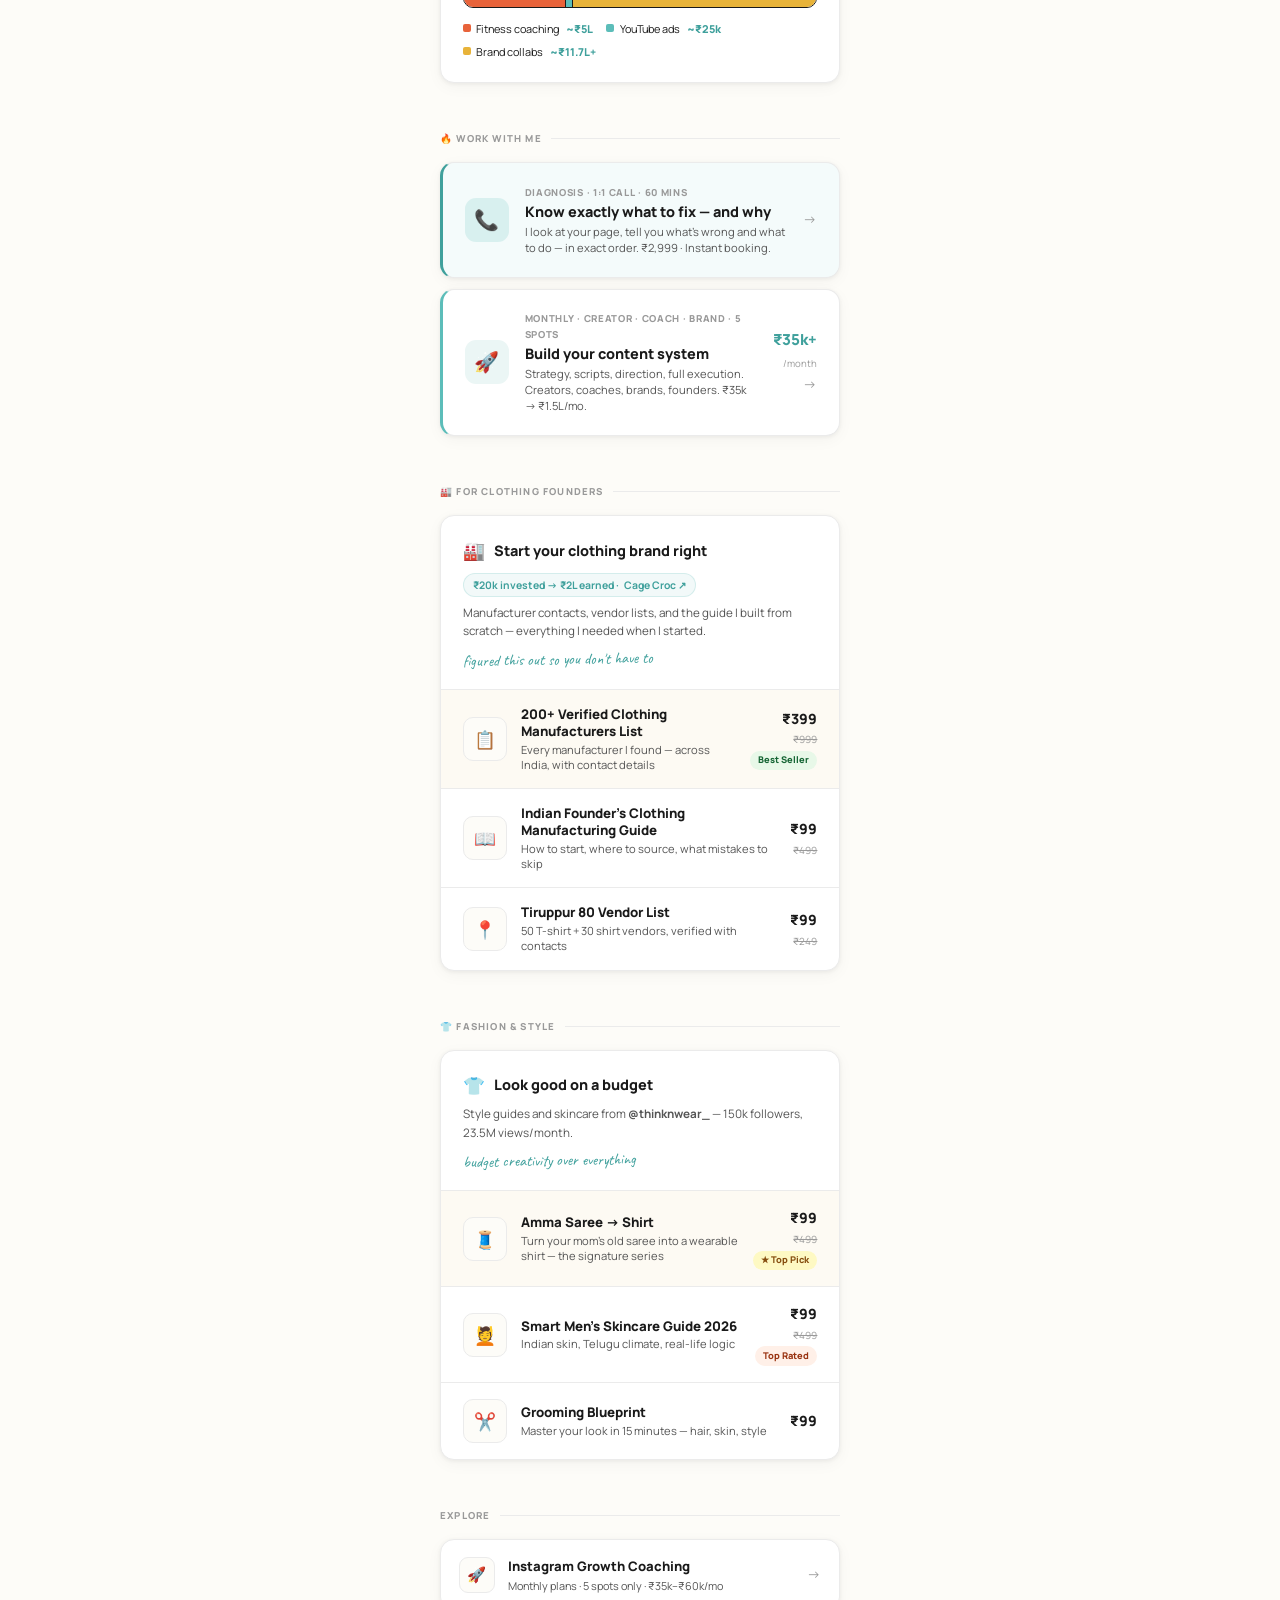
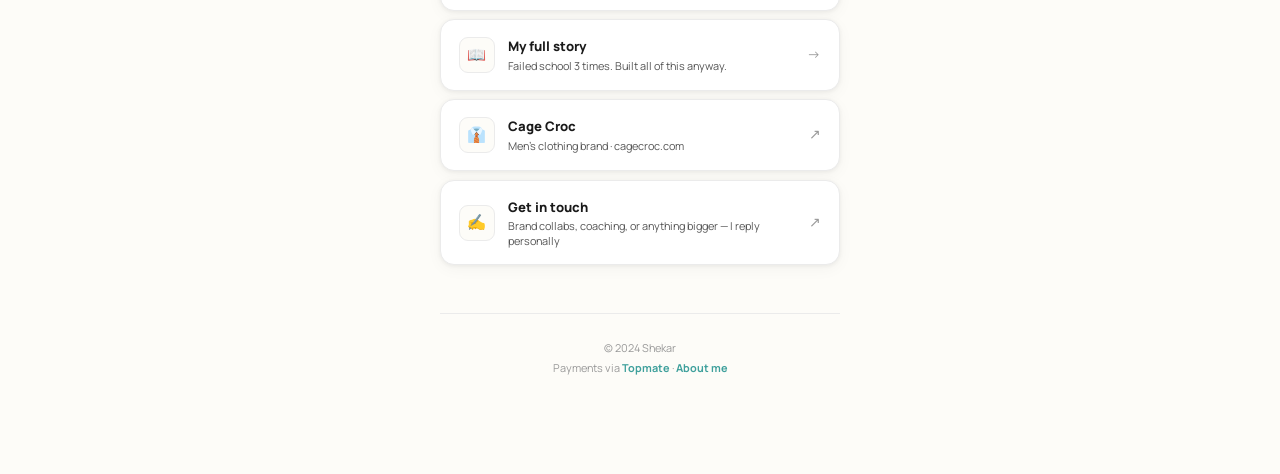
==== commit d1af9949: "Update index.html" ====
--- a/index.html
+++ b/index.html
@@ -388,11 +388,28 @@
     <p class="p-tag">Fashion, fitness, Instagram growth — and two clothing brands. I figure things out the hard way, then share exactly what worked.</p>
     <span class="p-quote">You have to make your own chances.</span>
     <a href="about.html" class="story-btn">📖 My story →</a>
-    <div class="handles">
-      <a href="https://www.instagram.com/thinknwear_/"   target="_blank" rel="noopener" class="handle"><span class="hdot" style="background:#E1306C"></span>@thinknwear_</a>
-      <a href="https://www.instagram.com/era_of_shekar/" target="_blank" rel="noopener" class="handle"><span class="hdot" style="background:#5CBDB9"></span>@era_of_shekar</a>
-      <a href="https://www.instagram.com/somashekarx/"   target="_blank" rel="noopener" class="handle"><span class="hdot" style="background:#E8B339"></span>@somashekarx</a>
-      <a href="https://www.instagram.com/thinknmedia_/"  target="_blank" rel="noopener" class="handle"><span class="hdot" style="background:#3fa09c"></span>@thinknmedia_</a>
+
+    <!-- REACH STATS CARD -->
+    <div class="reach-card">
+      <div class="rc-item">
+        <span class="rc-num">30–50M</span>
+        <span class="rc-lbl">monthly views</span>
+      </div>
+      <div class="rc-div"></div>
+      <div class="rc-item">
+        <span class="rc-num">200k+</span>
+        <span class="rc-lbl">followers</span>
+      </div>
+      <div class="rc-div"></div>
+      <div class="rc-item">
+        <span class="rc-num">4</span>
+        <span class="rc-lbl">IG pages</span>
+      </div>
+      <div class="rc-div"></div>
+      <div class="rc-item">
+        <span class="rc-num">₹17L+</span>
+        <span class="rc-lbl">9 months</span>
+      </div>
     </div>
   </div>
 
@@ -514,12 +531,11 @@
       <a href="https://topmate.io/eraofshekar/1764414?utm_source=public_profile&utm_campaign=eraofshekar" target="_blank" rel="noopener" class="wcard primary">
         <div class="wcard-icon">📞</div>
         <div class="wcard-body">
-          <div class="wcard-eye">1:1 Video call · 60 mins</div>
-          <div class="wcard-title">Grow your content — virality is not luck</div>
-          <div class="wcard-sub">We look at your page together. Analyse, review, improve. Exact next steps.</div>
+          <div class="wcard-eye">Diagnosis · 1:1 Call · 60 mins</div>
+          <div class="wcard-title">Know exactly what to fix — and why</div>
+          <div class="wcard-sub">I look at your page, tell you what's wrong and what to do — in exact order. ₹2,999 · Instant booking.</div>
         </div>
         <div class="wcard-right">
-          <span class="wcard-price">₹2,999</span>
           <span class="wcard-arr">→</span>
         </div>
       </a>
@@ -527,9 +543,9 @@
       <a href="coaching.html" class="wcard">
         <div class="wcard-icon">🚀</div>
         <div class="wcard-body">
-          <div class="wcard-eye">Monthly coaching · 5 spots only</div>
-          <div class="wcard-title">Instagram Growth — Full System</div>
-          <div class="wcard-sub">Script, strategy, direction. You film — I handle the rest.</div>
+          <div class="wcard-eye">Monthly · Creator · Coach · Brand · 5 spots</div>
+          <div class="wcard-title">Build your content system</div>
+          <div class="wcard-sub">Strategy, scripts, direction, full execution. Creators, coaches, brands, founders. ₹35k → ₹1.5L/mo.</div>
         </div>
         <div class="wcard-right">
           <span class="wcard-price">₹35k+</span>
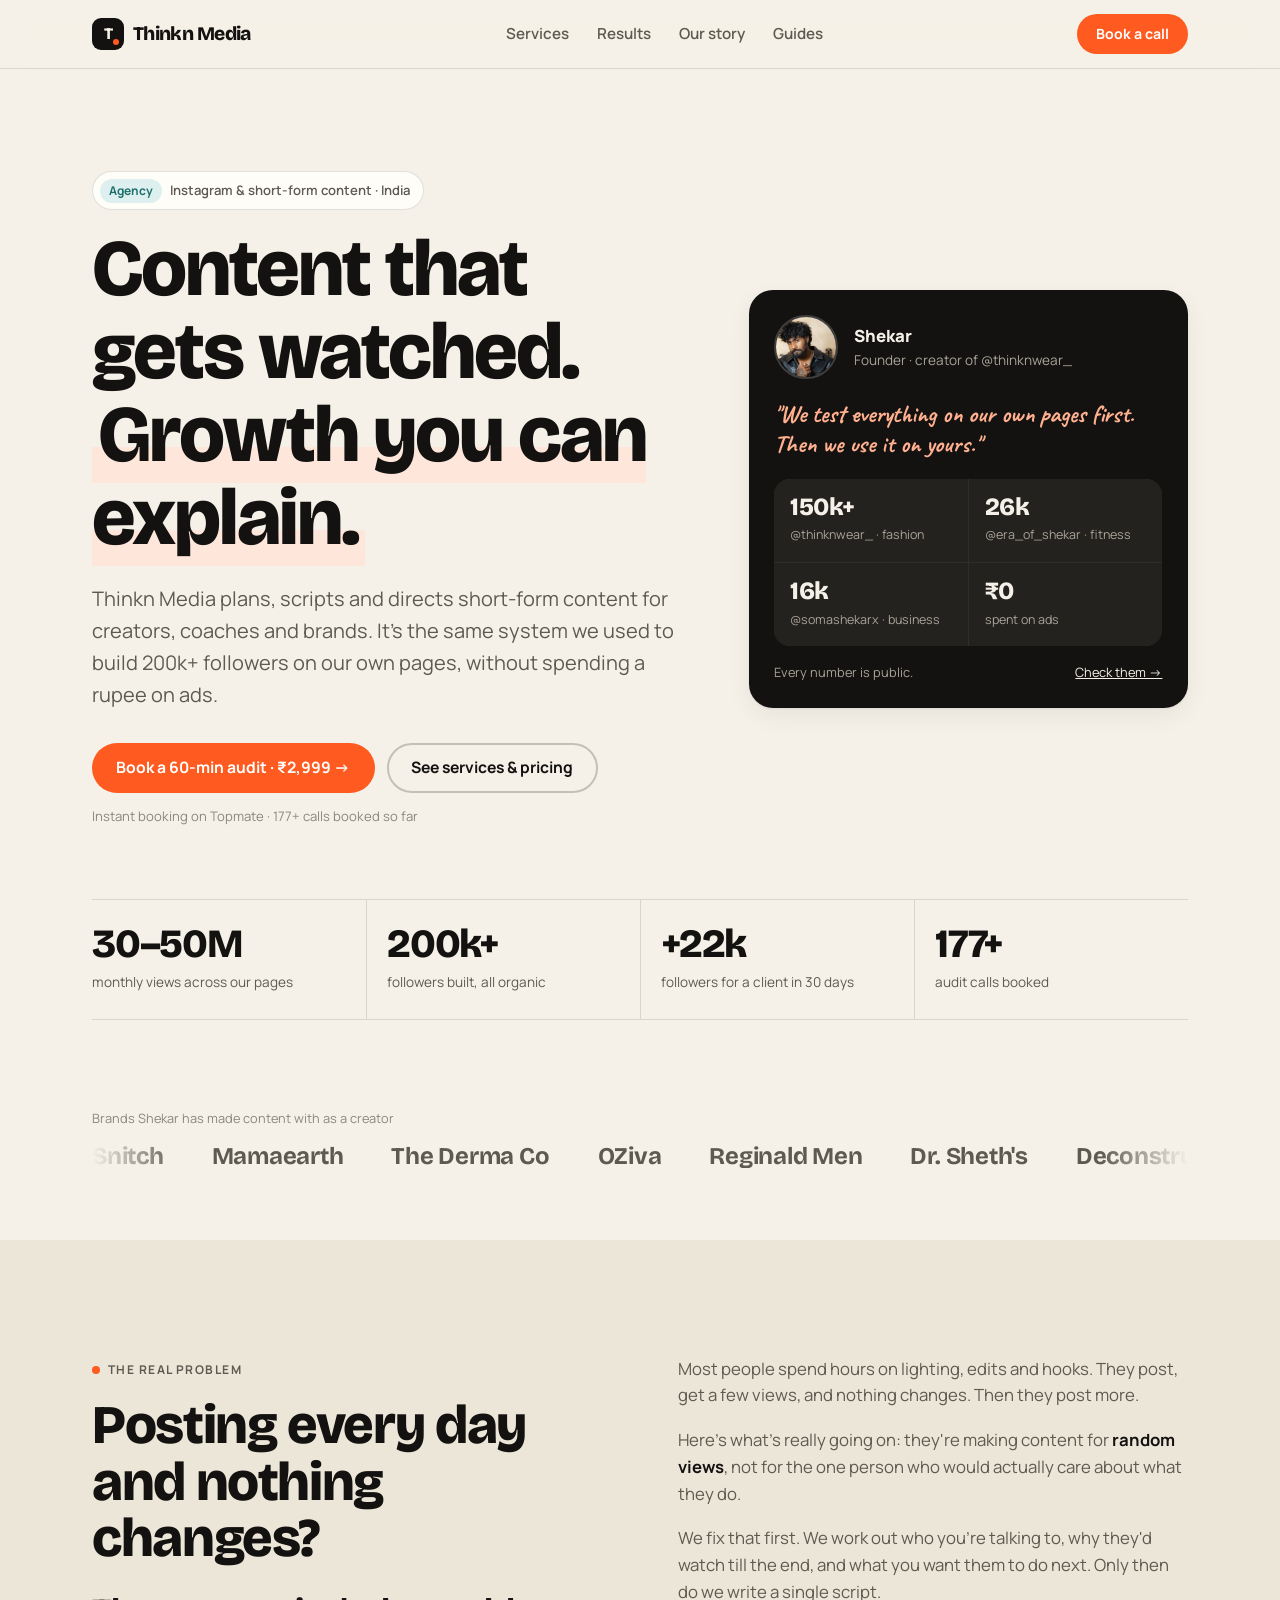
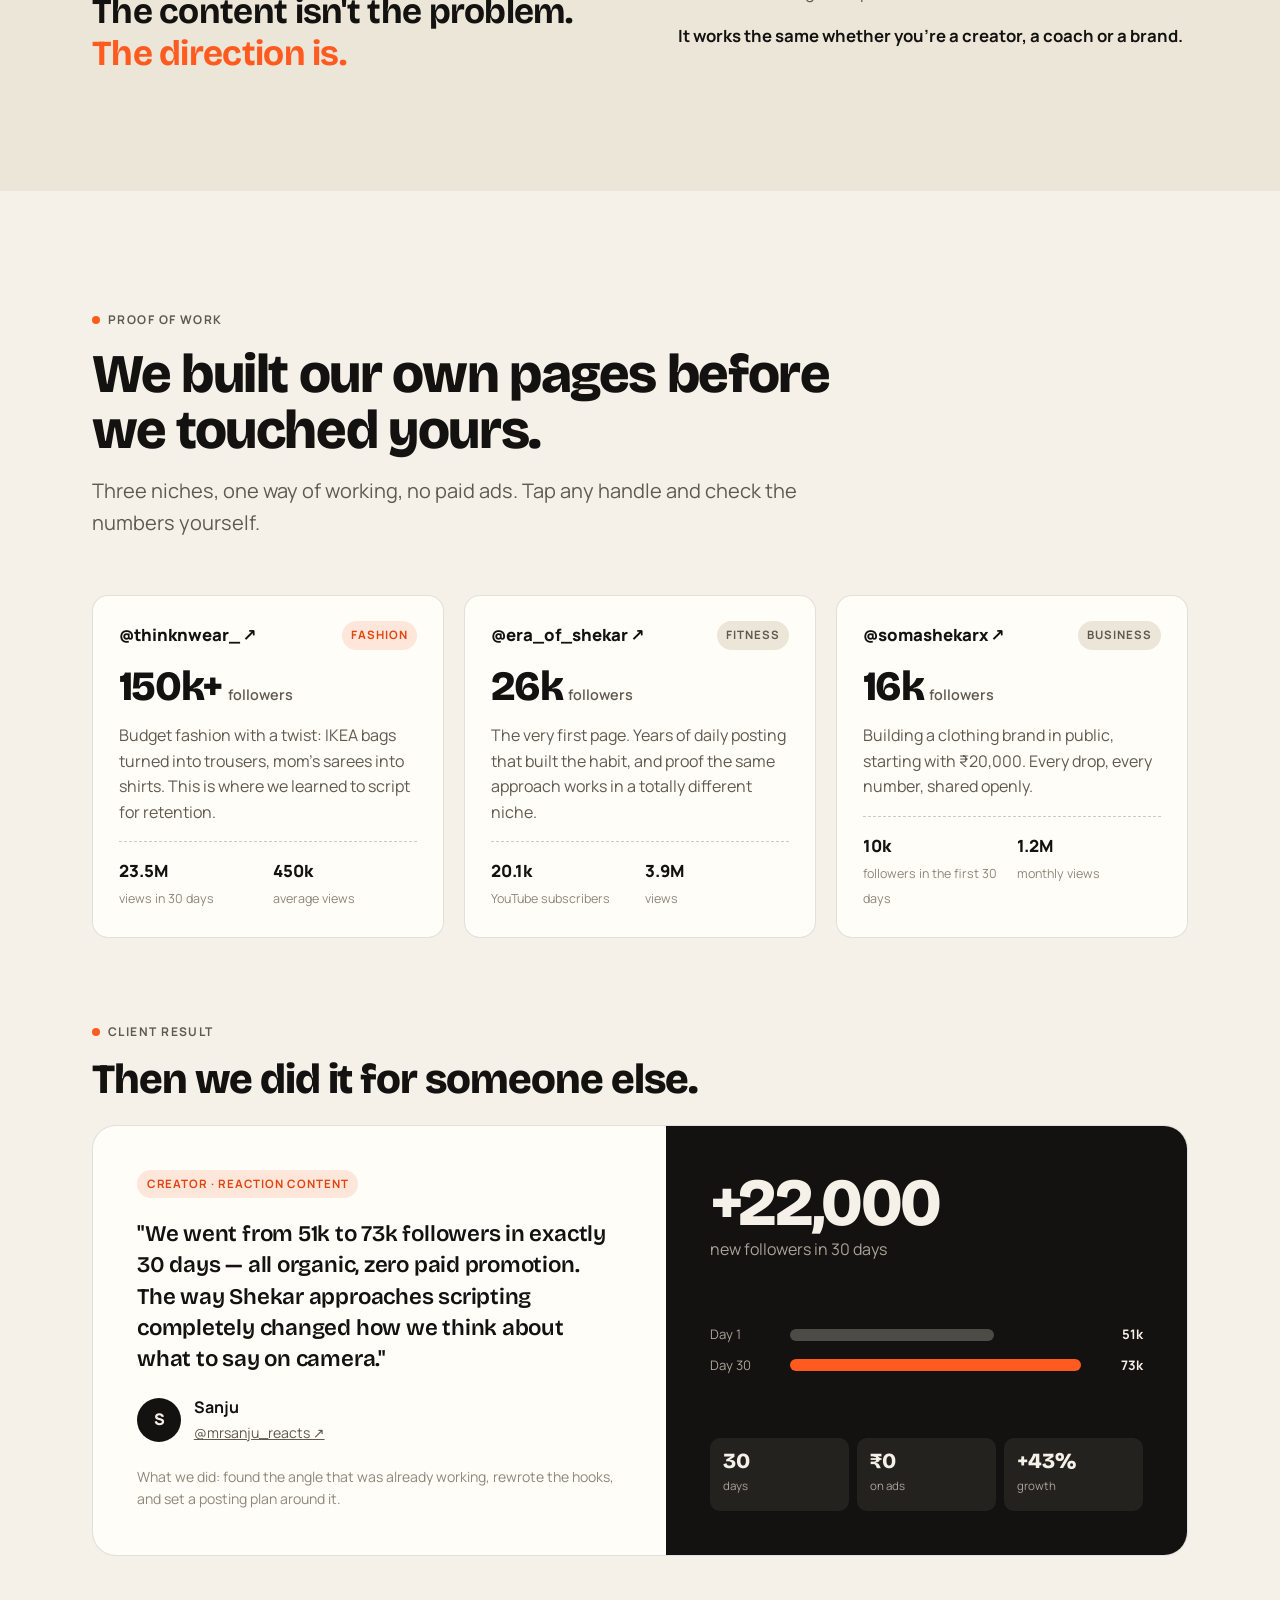
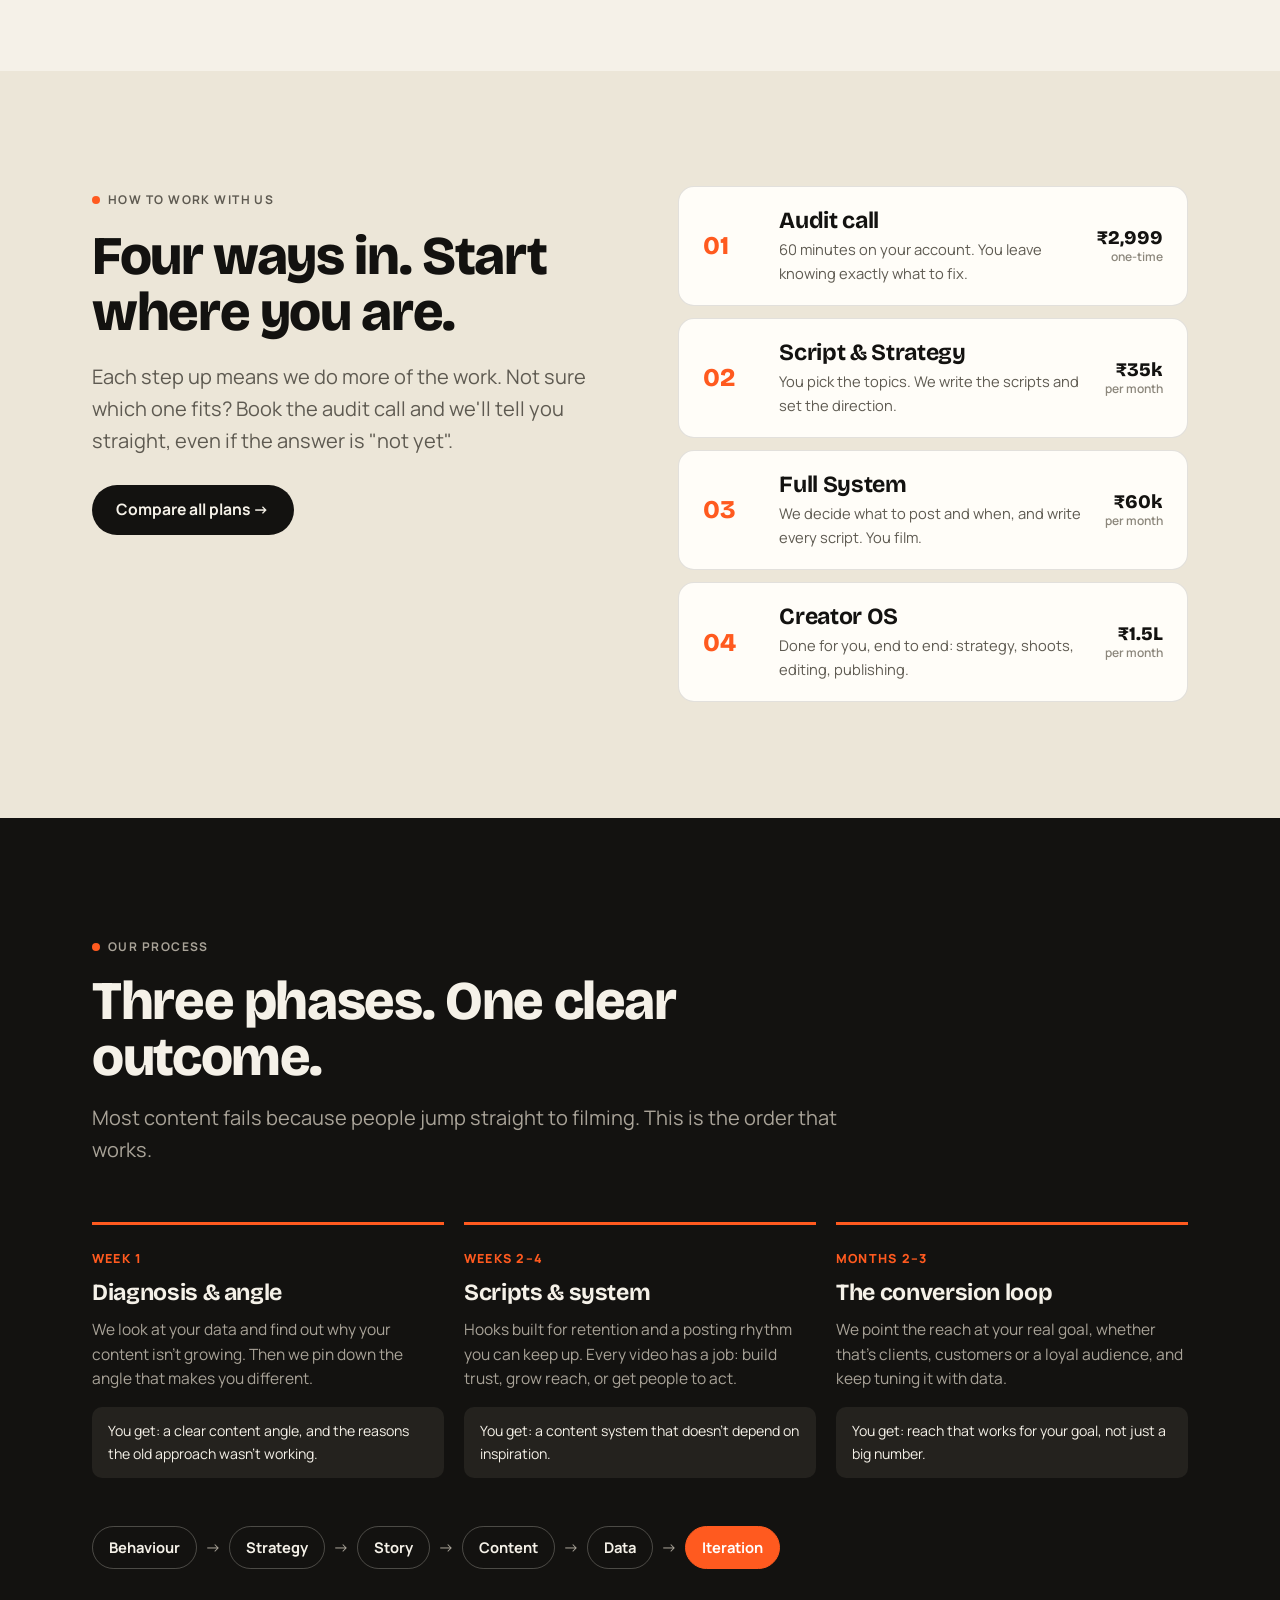
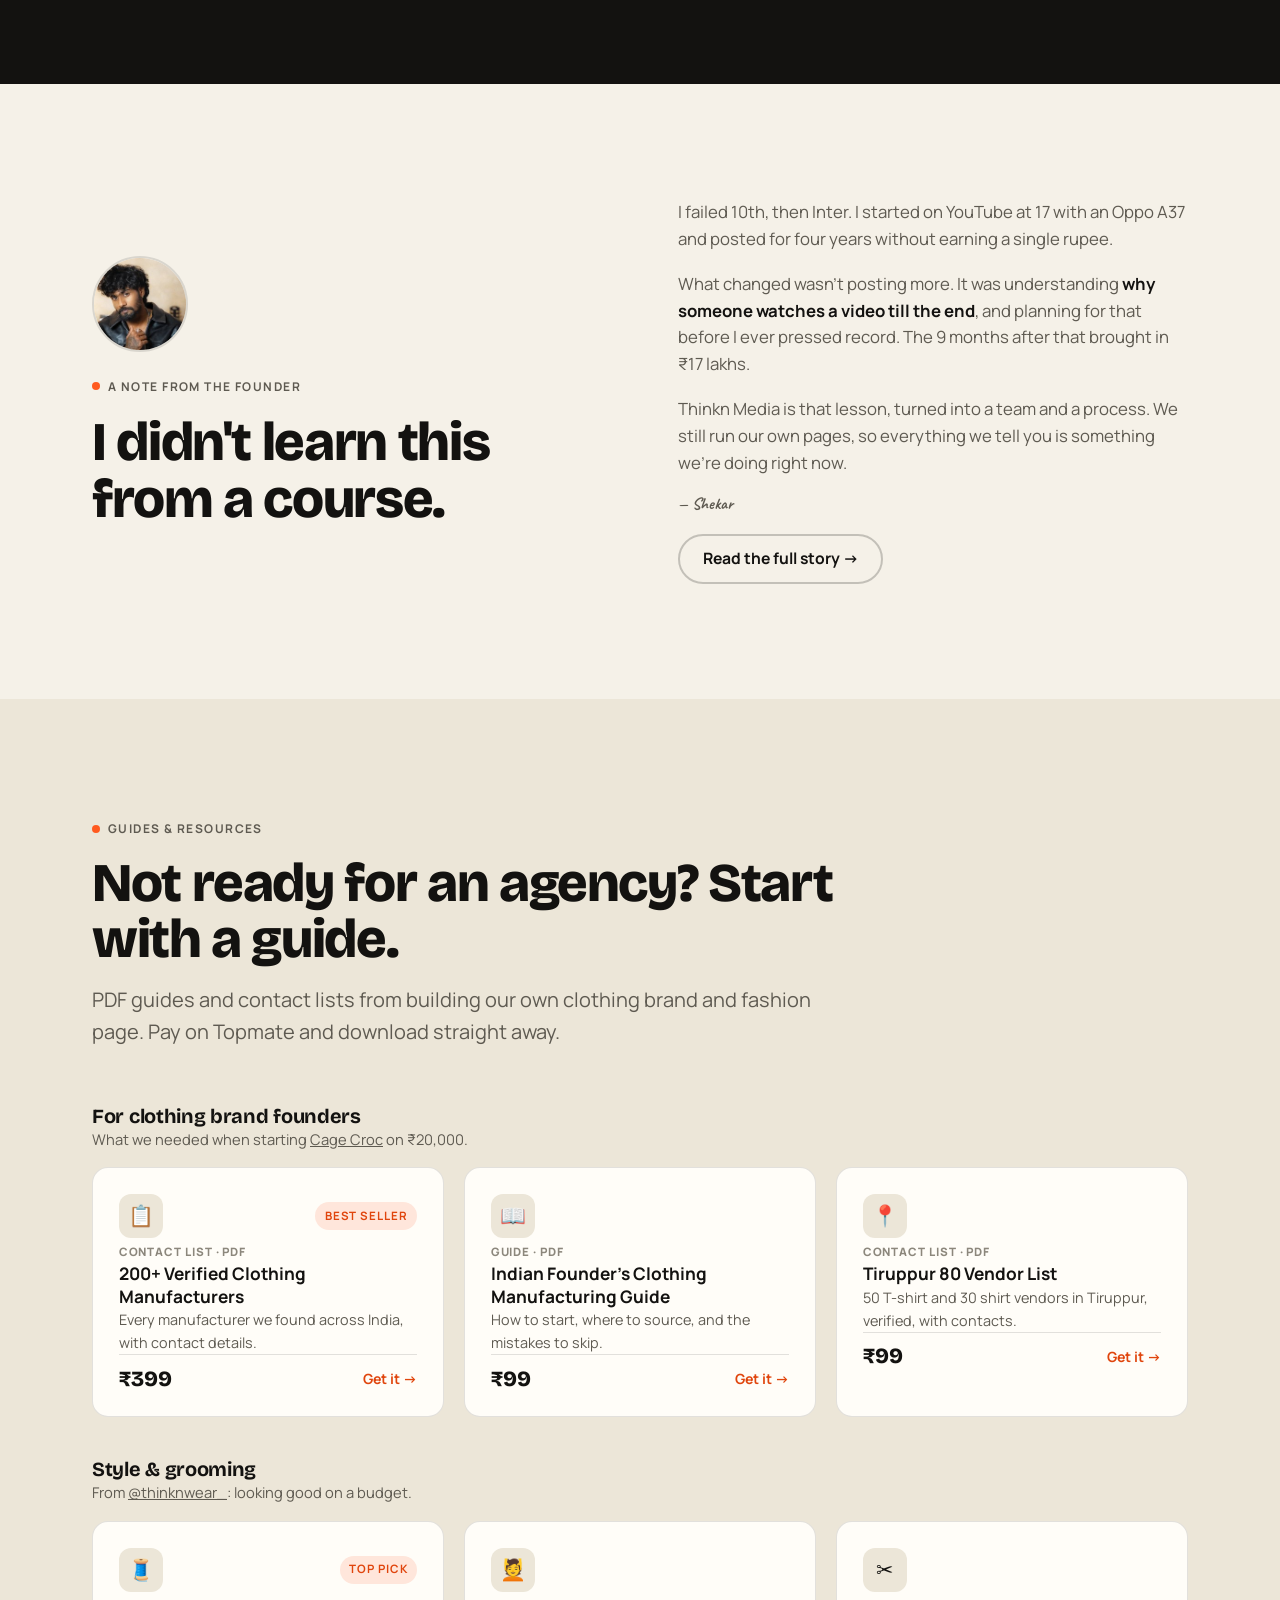
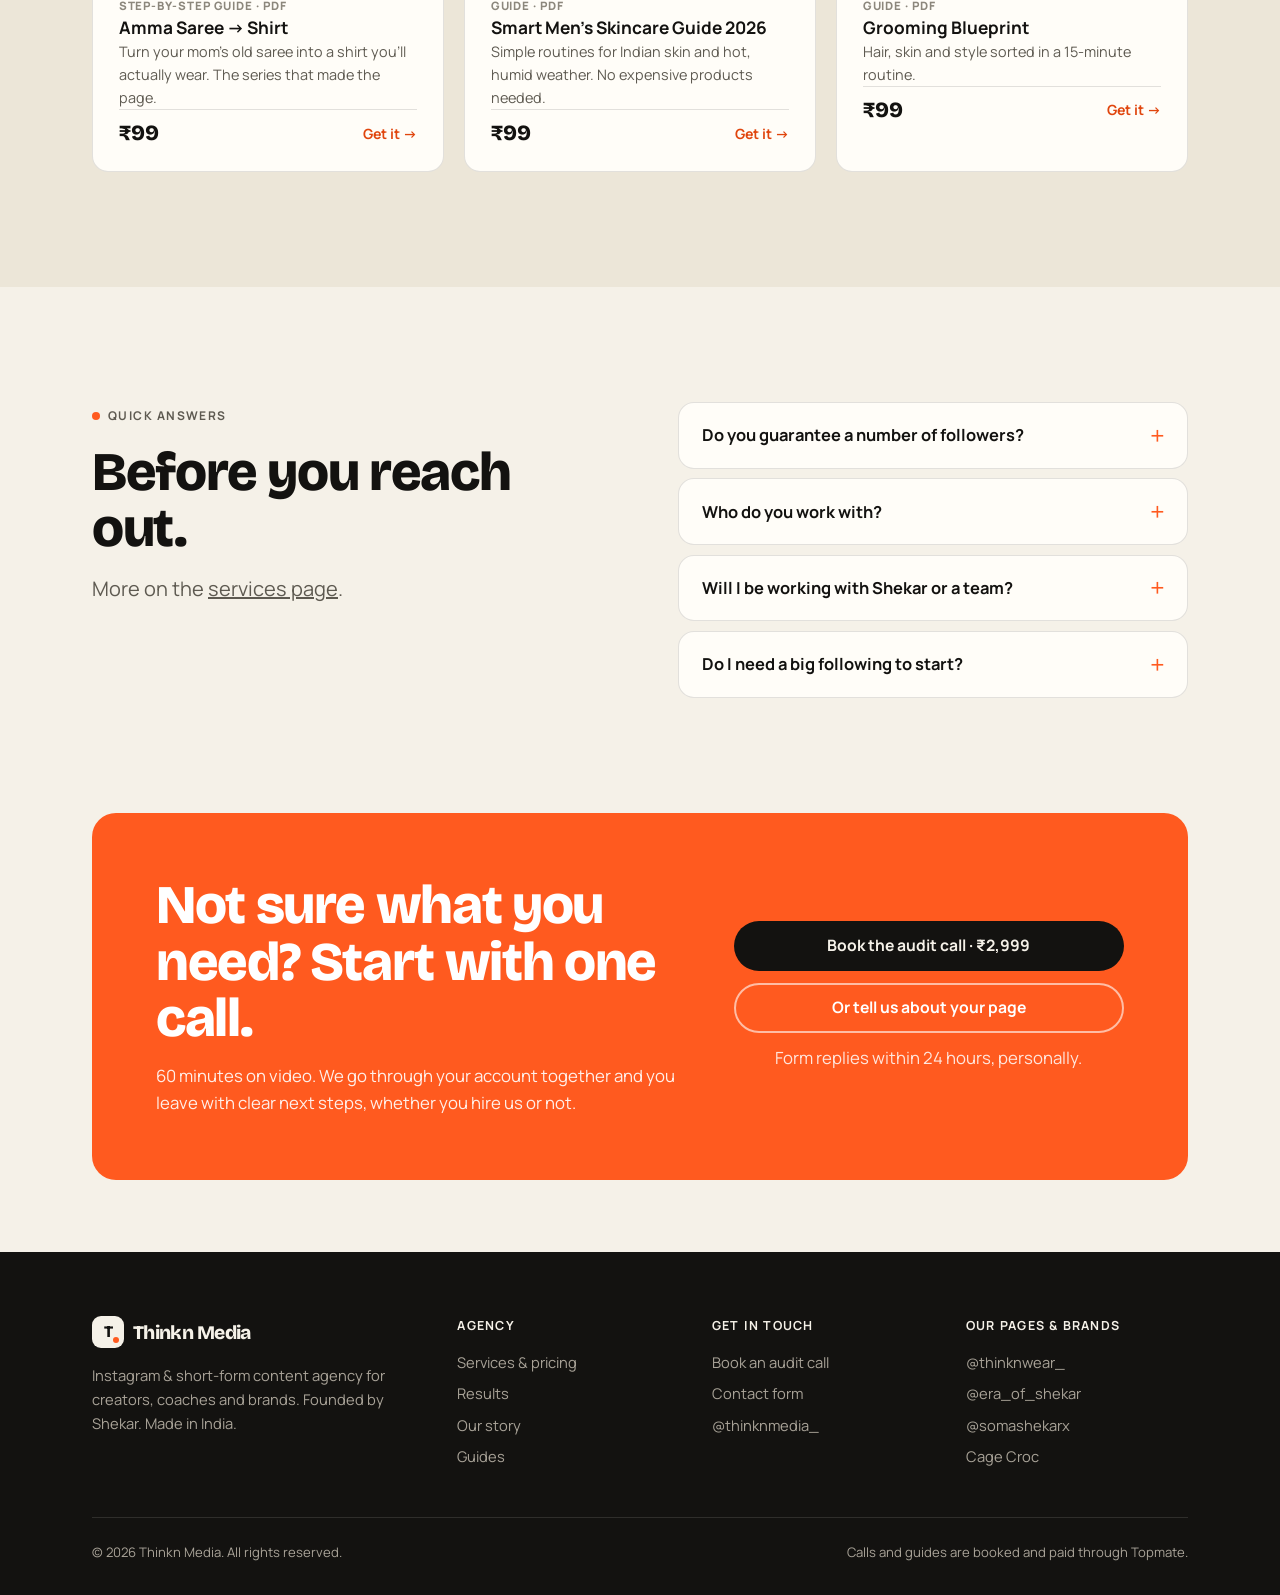
==== commit db4ede64: "Add files via upload" ====
--- a/index.html
+++ b/index.html
@@ -3,710 +3,417 @@
 <head>
 <meta charset="UTF-8">
 <meta name="viewport" content="width=device-width, initial-scale=1.0">
-<title>Shekar</title>
-<meta property="og:title" content="Shekar — Creator, Coach, Builder">
-<meta property="og:description" content="Fashion. Fitness. Instagram Growth. ₹17L in 9 months.">
+<title>Thinkn Media — Instagram & Short-Form Content Agency</title>
+<meta name="description" content="Thinkn Media plans, scripts and directs short-form content for creators, coaches and brands. Built on our own pages: 200k+ followers and 30–50M monthly views, with ₹0 on ads.">
+<meta property="og:type" content="website">
+<meta property="og:title" content="Thinkn Media — Content that gets watched. Growth you can explain.">
+<meta property="og:description" content="Instagram & short-form content agency for creators, coaches and brands. Founded by Shekar (@thinknwear_).">
+<meta property="og:url" content="https://thinknmedia.vercel.app/">
+<meta property="og:image" content="https://thinknmedia.vercel.app/shekar.jpg">
+<meta name="theme-color" content="#131210">
+<link rel="canonical" href="https://thinknmedia.vercel.app/">
+<link rel="icon" href="data:image/svg+xml,%3Csvg xmlns='http://www.w3.org/2000/svg' viewBox='0 0 32 32'%3E%3Crect width='32' height='32' rx='8' fill='%23131210'/%3E%3Ctext x='8' y='23' font-family='Arial' font-weight='900' font-size='19' fill='%23F5F1E8'%3ET%3C/text%3E%3Ccircle cx='25' cy='25' r='3' fill='%23FF5A1F'/%3E%3C/svg%3E">
 <link rel="preconnect" href="https://fonts.googleapis.com">
 <link rel="preconnect" href="https://fonts.gstatic.com" crossorigin>
-<link href="https://fonts.googleapis.com/css2?family=Caveat:wght@600;700&family=Manrope:wght@400;500;600;700;800&display=swap" rel="stylesheet">
-<style>
-*, *::before, *::after { box-sizing: border-box; margin: 0; padding: 0; }
-
-:root {
-  /* Rule 1: Neutral base */
-  --bg:       #FDFCF8;
-  --card:     #FFFFFF;
-  --border:   #EBEBEB;
-  --shadow:   0 1px 4px rgba(0,0,0,.06), 0 4px 16px rgba(0,0,0,.04);
-
-  /* Typography */
-  --text:     #1A1A1A;
-  --sub:      #555;
-  --muted:    #999;
-
-  /* Rule 2: ONE accent — used only for buttons & key links */
-  --accent:      #5CBDB9;
-  --accent-dark: #3fa09c;
-  --accent-light: #EBF6F5;
-
-  /* Brand accents — left border ONLY */
-  --mg:    #004953;   /* Cage Croc midnight green */
-  --gold:  #C4962A;   /* Sirulu gold */
-
-  /* Subtle tints — very light, backgrounds only */
-  --tint-green:  #F2F9F9;
-  --tint-coral:  #FDF6F4;
-  --tint-gold:   #FDFAF3;
-  --tint-blue:   #F4FBFB;
-  --tint-yellow: #FDFBF3;
-
-  /* Revenue bar colors */
-  --coral:   #E8633A;
-  --mustard: #E8B339;
-
-  --radius: 14px;
-  --gap:    3rem;
-}
-
-html { scroll-behavior: smooth; }
-body {
-  background: var(--bg);
-  color: var(--text);
-  font-family: 'Manrope', sans-serif;
-  -webkit-font-smoothing: antialiased;
-  overflow-x: hidden;
-  line-height: 1.6;
-}
-
-/* ─ LAYOUT ─ */
-.wrap { max-width: 440px; margin: 0 auto; padding: 3rem 1.25rem 6rem; }
-.section { margin-bottom: var(--gap); }
-
-/* ─ SECTION LABEL ─ */
-.slabel {
-  font-size: .6rem; font-weight: 800; text-transform: uppercase;
-  letter-spacing: 1.2px; color: var(--muted);
-  display: flex; align-items: center; gap: .6rem;
-  margin-bottom: 1rem;
-}
-.slabel::after { content: ''; flex: 1; height: 1px; background: var(--border); }
-
-/* ════════════════════════════════════════
-   PROFILE
-════════════════════════════════════════ */
-.profile { text-align: center; margin-bottom: var(--gap); }
-
-.av-ring { position: relative; display: inline-block; margin-bottom: 1.1rem; }
-.av {
-  width: 96px; height: 96px; border-radius: 50%;
-  overflow: hidden;
-  box-shadow: 0 4px 20px rgba(0,0,0,.15);
-  display: flex; align-items: center; justify-content: center;
-  background: #e0d8cc;
-}
-.av img { width: 100%; height: 100%; object-fit: cover; object-position: center top; display: block; }
-.live {
-  position: absolute; bottom: 5px; right: 5px;
-  width: 13px; height: 13px; border-radius: 50%;
-  background: #22c55e; border: 2px solid #fff;
-  box-shadow: 0 1px 4px rgba(0,0,0,.2);
-}
-
-.p-name  { font-size: 1.45rem; font-weight: 800; letter-spacing: -.5px; margin-bottom: .35rem; }
-.p-tag   { font-size: .88rem; color: var(--sub); line-height: 1.6; max-width: 280px; margin: 0 auto .9rem; }
-.p-quote { font-family: 'Caveat', cursive; font-size: 1.15rem; color: var(--accent-dark); margin-bottom: 1.1rem; display: block; }
-
-.story-btn {
-  display: inline-flex; align-items: center; gap: .4rem;
-  border: 1.5px solid var(--border); border-radius: 100px;
-  padding: .42rem 1.1rem; font-size: .75rem; font-weight: 700;
-  color: var(--text); text-decoration: none; background: var(--card);
-  box-shadow: var(--shadow); transition: border-color .18s, color .18s;
-  margin-bottom: 1.5rem;
-}
-.story-btn:hover { border-color: var(--accent); color: var(--accent-dark); }
-
-.handles { display: flex; justify-content: center; flex-wrap: wrap; gap: .45rem; }
-.handle {
-  display: inline-flex; align-items: center; gap: .3rem;
-  border: 1.5px solid var(--border); border-radius: 100px;
-  padding: .28rem .8rem; font-size: .68rem; font-weight: 700;
-  color: var(--sub); text-decoration: none; background: var(--card);
-  transition: border-color .18s, color .18s;
-}
-.handle:hover { border-color: var(--accent); color: var(--accent-dark); }
-.hdot { width: 5px; height: 5px; border-radius: 50%; flex-shrink: 0; }
-
-/* ════════════════════════════════════════
-   IG PAGES — white cards, accent left border
-════════════════════════════════════════ */
-.ig-stack { display: flex; flex-direction: column; gap: .65rem; }
-
-.ig-card {
-  background: var(--card); border: 1px solid var(--border);
-  border-radius: var(--radius); padding: 1.25rem 1.35rem;
-  text-decoration: none; color: var(--text);
-  box-shadow: var(--shadow); transition: box-shadow .18s, transform .18s;
-  display: block; border-left: 3.5px solid transparent;
-}
-.ig-card:hover { transform: translateY(-2px); box-shadow: 0 6px 24px rgba(0,0,0,.09); }
-
-/* Per-page accent — left border only */
-.ig-wear  { border-left-color: var(--coral); }
-.ig-era   { border-left-color: var(--accent); }
-.ig-soma  { border-left-color: var(--mustard); }
-.ig-media { border-left-color: var(--accent-dark); }
-
-.ig-row-top { display: flex; align-items: flex-start; justify-content: space-between; gap: .5rem; margin-bottom: .6rem; }
-.ig-niche { font-size: .62rem; font-weight: 700; text-transform: uppercase; letter-spacing: .6px; color: var(--muted); margin-bottom: .2rem; }
-.ig-handle { font-size: .92rem; font-weight: 800; }
-.ig-view {
-  font-size: .65rem; font-weight: 700; color: var(--accent-dark);
-  background: var(--accent-light); padding: .18rem .6rem;
-  border-radius: 100px; white-space: nowrap; text-decoration: none;
-  flex-shrink: 0;
-}
-.ig-num { font-size: 1.75rem; font-weight: 800; letter-spacing: -1px; line-height: 1; }
-.ig-unit { font-size: .58rem; font-weight: 700; text-transform: uppercase; letter-spacing: .5px; color: var(--muted); margin-top: .12rem; }
-.ig-sub  { font-size: .72rem; color: var(--sub); margin-top: .45rem; line-height: 1.5; }
-
-/* thinknwear — featured, slightly larger number */
-.ig-wear .ig-num { color: var(--coral); font-size: 2rem; }
-
-/* two-col for era + soma */
-.ig-two { display: grid; grid-template-columns: 1fr 1fr; gap: .65rem; }
-
-/* thinknmedia — coaching, subtle teal tint */
-.ig-media { background: var(--tint-blue); border-left-color: var(--accent-dark); }
-.ig-media-inner { display: flex; align-items: center; gap: .85rem; }
-.ig-media-icon { font-size: 1.5rem; flex-shrink: 0; }
-.ig-media-body { flex: 1; }
-.ig-media .ig-handle { font-size: .88rem; color: var(--accent-dark); }
-.ig-media .ig-sub { color: var(--sub); margin-top: .2rem; font-size: .73rem; }
-.ig-media-arr { font-size: .85rem; color: var(--muted); flex-shrink: 0; }
-
-/* ════════════════════════════════════════
-   BRANDS — side by side, left border accent
-════════════════════════════════════════ */
-.brand-grid { display: grid; grid-template-columns: 1fr 1fr; gap: .65rem; }
-
-.brand-card {
-  background: var(--card); border: 1px solid var(--border);
-  border-radius: var(--radius); padding: 1.35rem;
-  box-shadow: var(--shadow); transition: box-shadow .18s, transform .18s;
-  display: flex; flex-direction: column; gap: .5rem;
-  border-left: 3.5px solid transparent;
-}
-.brand-card:hover { transform: translateY(-2px); box-shadow: 0 6px 24px rgba(0,0,0,.09); }
-.bc-cage { border-left-color: var(--mg); }
-.bc-sir  { border-left-color: var(--gold); }
-
-.brand-name { font-size: .95rem; font-weight: 800; letter-spacing: -.2px; }
-.brand-type { font-size: .62rem; font-weight: 700; text-transform: uppercase; letter-spacing: .5px; color: var(--muted); }
-
-.brand-stats { display: flex; gap: 1.25rem; margin: .75rem 0; }
-.bstat { display: flex; flex-direction: column; gap: .12rem; }
-.bstat-num { font-size: 1.25rem; font-weight: 800; letter-spacing: -.5px; line-height: 1; }
-.bstat-lbl { font-size: .58rem; font-weight: 700; text-transform: uppercase; letter-spacing: .5px; color: var(--muted); }
-.bc-cage .bstat-num { color: var(--mg); }
-.bc-sir  .bstat-num { color: var(--gold); }
-
-.brand-desc { font-size: .72rem; color: var(--sub); line-height: 1.55; }
-
-.brand-link {
-  display: inline-flex; align-items: center; gap: .3rem;
-  font-size: .68rem; font-weight: 700; text-decoration: none;
-  margin-top: auto; padding-top: .5rem;
-}
-.bc-cage .brand-link { color: var(--mg); }
-.bc-sir  .brand-link { color: var(--gold); }
-
-.brand-btns { display: flex; gap: .5rem; margin-top: auto; padding-top: .65rem; flex-wrap: wrap; }
-.brand-shop-btn {
-  display: inline-flex; align-items: center; gap: .25rem;
-  background: var(--mg); color: #fff;
-  font-size: .7rem; font-weight: 800; padding: .42rem .85rem;
-  border-radius: 100px; text-decoration: none; transition: opacity .18s;
-  white-space: nowrap;
-}
-.brand-shop-btn:hover { opacity: .85; }
-.brand-ig-btn {
-  display: inline-flex; align-items: center;
-  border: 1.5px solid var(--border); color: var(--sub);
-  font-size: .68rem; font-weight: 700; padding: .38rem .75rem;
-  border-radius: 100px; text-decoration: none; transition: border-color .18s;
-  white-space: nowrap;
-}
-.brand-ig-btn:hover { border-color: var(--mg); color: var(--mg); }
-
-.coming-pill {
-  display: inline-flex; align-items: center; gap: .3rem;
-  font-size: .6rem; font-weight: 800; color: var(--gold);
-  background: var(--tint-gold); border: 1px solid rgba(196,150,42,.2);
-  padding: .18rem .6rem; border-radius: 100px;
-}
-
-/* ════════════════════════════════════════
-   REVENUE BAR
-════════════════════════════════════════ */
-.rev {
-  background: var(--card); border: 1px solid var(--border);
-  border-radius: var(--radius); padding: 1.35rem;
-  box-shadow: var(--shadow); position: relative; overflow: hidden;
-}
-.rev::after {
-  content: '₹17L+'; font-family: 'Caveat', cursive;
-  font-size: 4rem; font-weight: 700; color: rgba(92,189,185,.06);
-  position: absolute; right: .5rem; top: -.2rem;
-  pointer-events: none; line-height: 1;
-}
-.rev-head { font-size: .82rem; font-weight: 800; margin-bottom: .1rem; }
-.rev-sub  { font-size: .7rem; color: var(--muted); margin-bottom: .85rem; }
-.rev-bar  {
-  height: 20px; border: 1.5px solid var(--text);
-  border-radius: 100px; overflow: hidden; display: flex;
-  margin-bottom: .75rem;
-}
-.rb { height: 100%; }
-.rb:not(:last-child) { border-right: 1.5px solid var(--text); }
-.rev-legs { display: flex; flex-wrap: wrap; gap: .35rem .85rem; }
-.rl { display: flex; align-items: center; gap: .32rem; font-size: .68rem; color: var(--text); }
-.rld { width: 8px; height: 8px; border-radius: 2px; flex-shrink: 0; }
-.rl strong { color: var(--accent-dark); font-weight: 800; }
-
-/* ════════════════════════════════════════
-   WORK WITH ME
-════════════════════════════════════════ */
-.work-stack { display: flex; flex-direction: column; gap: .65rem; }
-
-/* Rule 5: accent tint background for coaching cards */
-.wcard {
-  background: var(--card); border: 1px solid var(--border);
-  border-radius: var(--radius); padding: 1.35rem;
-  box-shadow: var(--shadow); text-decoration: none; color: var(--text);
-  display: flex; align-items: center; gap: 1rem;
-  transition: box-shadow .18s, transform .18s;
-  border-left: 3.5px solid var(--accent);
-}
-.wcard:hover { transform: translateY(-2px); box-shadow: 0 6px 24px rgba(0,0,0,.09); }
-.wcard.primary { background: var(--tint-blue); border-left-color: var(--accent-dark); }
-.wcard-icon {
-  width: 44px; height: 44px; border-radius: 11px;
-  background: var(--accent-light); display: flex;
-  align-items: center; justify-content: center;
-  font-size: 1.25rem; flex-shrink: 0;
-}
-.wcard.primary .wcard-icon { background: rgba(92,189,185,.18); }
-.wcard-body { flex: 1; min-width: 0; }
-.wcard-eye   { font-size: .6rem; font-weight: 800; text-transform: uppercase; letter-spacing: .7px; color: var(--muted); margin-bottom: .18rem; }
-.wcard-title { font-size: .9rem; font-weight: 800; line-height: 1.3; margin-bottom: .18rem; }
-.wcard-sub   { font-size: .7rem; color: var(--sub); line-height: 1.4; }
-.wcard-right { display: flex; flex-direction: column; align-items: flex-end; gap: .2rem; flex-shrink: 0; }
-.wcard-price { font-size: .95rem; font-weight: 800; color: var(--accent-dark); }
-.wcard-arr   { font-size: .85rem; color: var(--muted); }
-.wcard-note  { font-size: .6rem; color: var(--muted); text-align: right; }
-
-/* ════════════════════════════════════════
-   PRODUCT CATEGORY
-════════════════════════════════════════ */
-.cat {
-  background: var(--card); border: 1px solid var(--border);
-  border-radius: var(--radius); overflow: hidden;
-  box-shadow: var(--shadow);
-}
-.cat-head {
-  padding: 1.25rem 1.35rem 1.1rem;
-  border-bottom: 1px solid var(--border);
-}
-.cat-head-row { display: flex; align-items: center; gap: .6rem; margin-bottom: .4rem; }
-.cat-emoji { font-size: 1.1rem; }
-.cat-title { font-size: .9rem; font-weight: 800; }
-.cat-chip {
-  display: inline-flex; align-items: center; gap: .28rem;
-  background: var(--tint-green); border: 1px solid rgba(92,189,185,.2);
-  color: var(--accent-dark); font-size: .65rem; font-weight: 700;
-  padding: .18rem .6rem; border-radius: 100px; margin-bottom: .4rem;
-}
-.cat-desc  { font-size: .73rem; color: var(--sub); line-height: 1.55; }
-.cat-hw    { font-family: 'Caveat', cursive; font-size: 1rem; color: var(--accent-dark); display: block; margin-top: .35rem; transform: rotate(-1deg); }
-
-/* product row */
-.prod {
-  display: flex; align-items: center; gap: .9rem;
-  padding: 1rem 1.35rem; text-decoration: none; color: var(--text);
-  border-bottom: 1px solid var(--border); transition: background .15s;
-}
-.prod:last-child { border-bottom: none; }
-.prod:hover { background: var(--bg); }
-.prod.star  { background: var(--tint-gold); }
-.prod.star:hover { background: #fdf8ed; }
-
-.prod-icon {
-  width: 44px; height: 44px; border-radius: 10px; flex-shrink: 0;
-  background: var(--bg); border: 1px solid var(--border);
-  display: flex; align-items: center; justify-content: center; font-size: 1.1rem;
-}
-.prod-info { flex: 1; min-width: 0; }
-.prod-name { font-size: .83rem; font-weight: 800; line-height: 1.3; margin-bottom: .1rem; }
-.prod-what { font-size: .7rem; color: var(--sub); line-height: 1.35; }
-.prod-right { display: flex; flex-direction: column; align-items: flex-end; gap: .15rem; flex-shrink: 0; }
-.prod-price { font-size: .88rem; font-weight: 800; color: var(--text); }
-.prod-was   { font-size: .62rem; color: var(--muted); text-decoration: line-through; }
-
-.badge { font-size: .58rem; font-weight: 800; padding: .15rem .52rem; border-radius: 100px; }
-.b-green  { background: #e8f8e8; color: #166534; }
-.b-teal   { background: var(--accent-light); color: var(--accent-dark); }
-.b-orange { background: #fff0e8; color: #9a3412; }
-.b-star   { background: #fef9c3; color: #854d0e; }
-
-/* ════════════════════════════════════════
-   EXPLORE LINKS
-════════════════════════════════════════ */
-.explore { display: flex; flex-direction: column; gap: .55rem; }
-.exp {
-  display: flex; align-items: center; gap: .85rem;
-  background: var(--card); border: 1px solid var(--border);
-  border-radius: var(--radius); padding: 1rem 1.1rem;
-  text-decoration: none; color: var(--text);
-  box-shadow: var(--shadow); transition: all .18s;
-}
-.exp:hover { border-color: var(--accent); transform: translateX(2px); }
-.exp-icon {
-  width: 36px; height: 36px; border-radius: 9px;
-  background: var(--bg); border: 1px solid var(--border);
-  display: flex; align-items: center; justify-content: center;
-  font-size: .95rem; flex-shrink: 0;
-}
-.exp-body  { flex: 1; }
-.exp-title { font-size: .82rem; font-weight: 800; margin-bottom: .1rem; }
-.exp-sub   { font-size: .68rem; color: var(--sub); line-height: 1.35; }
-.exp-arr   { font-size: .85rem; color: var(--muted); flex-shrink: 0; }
-
-/* ─ FOOTER ─ */
-.foot { text-align: center; padding-top: 1.5rem; border-top: 1px solid var(--border); }
-.foot p { font-size: .68rem; color: var(--muted); line-height: 1.8; }
-.foot a { color: var(--accent-dark); font-weight: 700; text-decoration: none; }
-
-/* ─ RESPONSIVE ─ */
-@media (max-width: 380px) {
-  .ig-two    { grid-template-columns: 1fr; }
-  .brand-grid { grid-template-columns: 1fr; }
-  .wrap { padding: 2.5rem 1rem 5rem; }
-}
-</style>
+<link href="https://fonts.googleapis.com/css2?family=Bricolage+Grotesque:opsz,wght@12..96,600;12..96,700;12..96,800&family=Caveat:wght@700&family=Manrope:wght@400;500;600;700;800&display=swap" rel="stylesheet">
+<link rel="stylesheet" href="styles.css">
+<script type="application/ld+json">
+{"@context":"https://schema.org","@type":"Organization","name":"Thinkn Media","url":"https://thinknmedia.vercel.app/","founder":{"@type":"Person","name":"Shekar"},"sameAs":["https://www.instagram.com/thinknmedia_/","https://www.instagram.com/thinknwear_/"]}
+</script>
 </head>
 <body>
-<div class="wrap">
-
-  <!-- ── PROFILE ── -->
-  <div class="profile">
-    <div class="av-ring">
-      <div class="av" id="avatar"><img src="[data-uri]" alt="Shekar"></div>
-      <div class="live"></div>
-    </div>
-    <div class="p-name">Shekar</div>
-    <p class="p-tag">Fashion, fitness, Instagram growth — and two clothing brands. I figure things out the hard way, then share exactly what worked.</p>
-    <span class="p-quote">You have to make your own chances.</span>
-    <a href="about.html" class="story-btn">📖 My story →</a>
-
-    <!-- REACH STATS CARD -->
-    <div class="reach-card">
-      <div class="rc-item">
-        <span class="rc-num">30–50M</span>
-        <span class="rc-lbl">monthly views</span>
-      </div>
-      <div class="rc-div"></div>
-      <div class="rc-item">
-        <span class="rc-num">200k+</span>
-        <span class="rc-lbl">followers</span>
-      </div>
-      <div class="rc-div"></div>
-      <div class="rc-item">
-        <span class="rc-num">4</span>
-        <span class="rc-lbl">IG pages</span>
-      </div>
-      <div class="rc-div"></div>
-      <div class="rc-item">
-        <span class="rc-num">₹17L+</span>
-        <span class="rc-lbl">9 months</span>
-      </div>
-    </div>
-  </div>
-
-  <!-- ── IG PAGES ── -->
-  <div class="section">
-    <div class="slabel">Instagram pages</div>
-    <div class="ig-stack">
-
-      <!-- thinknwear_ — coral left border -->
-      <a href="https://www.instagram.com/thinknwear_/" target="_blank" rel="noopener" class="ig-card ig-wear">
-        <div class="ig-row-top">
+
+<!-- ============ NAV ============ -->
+<header class="nav">
+  <div class="wrap nav__in">
+    <a href="index.html" class="logo" aria-label="Thinkn Media home"><span class="logo__mark">T</span>Thinkn Media</a>
+    <ul class="nav__links">
+      <li><a href="coaching.html">Services</a></li>
+      <li><a href="#work">Results</a></li>
+      <li><a href="about.html">Our story</a></li>
+      <li><a href="#guides">Guides</a></li>
+    </ul>
+    <div class="nav__cta">
+      <a href="https://topmate.io/eraofshekar/1764414" class="btn btn--primary btn--sm" target="_blank" rel="noopener">Book a call</a>
+      <button class="nav__toggle" aria-label="Open menu" aria-expanded="false"><span></span><span></span><span></span></button>
+    </div>
+  </div>
+</header>
+
+<main>
+
+<!-- ============ HERO ============ -->
+<section class="hero">
+  <div class="wrap hero__grid">
+    <div>
+      <span class="pill"><b>Agency</b> Instagram & short-form content · India</span>
+      <h1>Content that gets watched. <span class="u">Growth you can explain.</span></h1>
+      <p class="lead">Thinkn Media plans, scripts and directs short-form content for creators, coaches and brands. It's the same system we used to build 200k+ followers on our own pages, without spending a rupee on ads.</p>
+      <div class="btn-row">
+        <a href="https://topmate.io/eraofshekar/1764414" class="btn btn--primary" target="_blank" rel="noopener">Book a 60-min audit · ₹2,999 →</a>
+        <a href="coaching.html" class="btn btn--ghost">See services & pricing</a>
+      </div>
+      <p class="btn-note">Instant booking on Topmate · 177+ calls booked so far</p>
+    </div>
+
+    <aside class="founder-card reveal" aria-label="About the founder">
+      <div class="founder-card__top">
+        <img src="shekar.jpg" alt="Shekar, founder of Thinkn Media" class="avatar" width="64" height="64">
+        <div>
+          <div class="founder-card__name">Shekar</div>
+          <div class="founder-card__role">Founder · creator of @thinknwear_</div>
+        </div>
+      </div>
+      <p class="hand">"We test everything on our own pages first. Then we use it on yours."</p>
+      <div class="mini-stats">
+        <div><strong>150k+</strong><span>@thinknwear_ · fashion</span></div>
+        <div><strong>26k</strong><span>@era_of_shekar · fitness</span></div>
+        <div><strong>16k</strong><span>@somashekarx · business</span></div>
+        <div><strong>₹0</strong><span>spent on ads</span></div>
+      </div>
+      <div class="founder-card__foot"><span>Every number is public.</span><a href="about.html#pages">Check them →</a></div>
+    </aside>
+  </div>
+
+  <div class="wrap" style="margin-top:clamp(40px,6vw,72px)">
+    <div class="statbar reveal">
+      <div><strong>30–50M</strong><span>monthly views across our pages</span></div>
+      <div><strong>200k+</strong><span>followers built, all organic</span></div>
+      <div><strong>+22k</strong><span>followers for a client in 30 days</span></div>
+      <div><strong>177+</strong><span>audit calls booked</span></div>
+    </div>
+  </div>
+</section>
+
+<!-- ============ BRANDS ============ -->
+<section class="section--tight" style="padding-top:0">
+  <div class="wrap">
+    <p class="brands-label">Brands Shekar has made content with as a creator</p>
+    <div class="marquee" aria-label="Snitch, Mamaearth, The Derma Co, OZiva, Reginald Men, Dr. Sheth's, Deconstruct, Tru Hair & Skin, White House">
+      <div class="marquee__track" aria-hidden="true">
+        <span>Snitch</span><span>Mamaearth</span><span>The Derma Co</span><span>OZiva</span><span>Reginald Men</span><span>Dr. Sheth's</span><span>Deconstruct</span><span>Tru Hair & Skin</span><span>White House</span>
+        <span>Snitch</span><span>Mamaearth</span><span>The Derma Co</span><span>OZiva</span><span>Reginald Men</span><span>Dr. Sheth's</span><span>Deconstruct</span><span>Tru Hair & Skin</span><span>White House</span>
+      </div>
+    </div>
+  </div>
+</section>
+
+<!-- ============ PROBLEM ============ -->
+<section class="section section--alt">
+  <div class="wrap split">
+    <div class="reveal">
+      <span class="eyebrow">The real problem</span>
+      <h2 style="margin:1rem 0 1.5rem">Posting every day and nothing changes?</h2>
+      <p class="bigquote">The content isn't the problem. <span class="hl">The direction is.</span></p>
+    </div>
+    <div class="prose reveal">
+      <p>Most people spend hours on lighting, edits and hooks. They post, get a few views, and nothing changes. Then they post more.</p>
+      <p>Here's what's really going on: they're making content for <strong>random views</strong>, not for the one person who would actually care about what they do.</p>
+      <p>We fix that first. We work out who you're talking to, why they'd watch till the end, and what you want them to do next. Only then do we write a single script.</p>
+      <p><strong>It works the same whether you're a creator, a coach or a brand.</strong></p>
+    </div>
+  </div>
+</section>
+
+<!-- ============ PROOF: OWN PAGES ============ -->
+<section class="section" id="work">
+  <div class="wrap">
+    <div class="sec-head reveal">
+      <span class="eyebrow">Proof of work</span>
+      <h2>We built our own pages before we touched yours.</h2>
+      <p class="lead">Three niches, one way of working, no paid ads. Tap any handle and check the numbers yourself.</p>
+    </div>
+
+    <div class="grid-3">
+      <article class="card page-card reveal">
+        <div class="page-card__head"><a class="handle" href="https://www.instagram.com/thinknwear_/" target="_blank" rel="noopener">@thinknwear_ ↗</a><span class="tag tag--accent">Fashion</span></div>
+        <div class="page-card__big">150k+<small>followers</small></div>
+        <p>Budget fashion with a twist: IKEA bags turned into trousers, mom's sarees into shirts. This is where we learned to script for retention.</p>
+        <div class="kv"><div><strong>23.5M</strong><span>views in 30 days</span></div><div><strong>450k</strong><span>average views</span></div></div>
+      </article>
+      <article class="card page-card reveal">
+        <div class="page-card__head"><a class="handle" href="https://www.instagram.com/era_of_shekar/" target="_blank" rel="noopener">@era_of_shekar ↗</a><span class="tag">Fitness</span></div>
+        <div class="page-card__big">26k<small>followers</small></div>
+        <p>The very first page. Years of daily posting that built the habit, and proof the same approach works in a totally different niche.</p>
+        <div class="kv"><div><strong>20.1k</strong><span>YouTube subscribers</span></div><div><strong>3.9M</strong><span>views</span></div></div>
+      </article>
+      <article class="card page-card reveal">
+        <div class="page-card__head"><a class="handle" href="https://www.instagram.com/somashekarx/" target="_blank" rel="noopener">@somashekarx ↗</a><span class="tag">Business</span></div>
+        <div class="page-card__big">16k<small>followers</small></div>
+        <p>Building a clothing brand in public, starting with ₹20,000. Every drop, every number, shared openly.</p>
+        <div class="kv"><div><strong>10k</strong><span>followers in the first 30 days</span></div><div><strong>1.2M</strong><span>monthly views</span></div></div>
+      </article>
+    </div>
+
+    <!-- Client case study -->
+    <div style="margin-top:clamp(48px,7vw,80px)">
+      <div class="sec-head reveal" style="margin-bottom:1.5rem">
+        <span class="eyebrow">Client result</span>
+        <h2 style="font-size:clamp(1.7rem,3.4vw,2.6rem)">Then we did it for someone else.</h2>
+      </div>
+      <article class="case reveal">
+        <div class="case__body">
+          <span class="tag tag--accent" style="align-self:flex-start">Creator · Reaction content</span>
+          <p class="case__quote">"We went from 51k to 73k followers in exactly 30 days — all organic, zero paid promotion. The way Shekar approaches scripting completely changed how we think about what to say on camera."</p>
+          <div class="case__who"><span class="ini">S</span><div><b>Sanju</b><a href="https://www.instagram.com/mrsanju_reacts/" target="_blank" rel="noopener">@mrsanju_reacts ↗</a></div></div>
+          <p class="small">What we did: found the angle that was already working, rewrote the hooks, and set a posting plan around it.</p>
+        </div>
+        <div class="case__side">
           <div>
-            <div class="ig-niche">Fashion · Budget creativity</div>
-            <div class="ig-handle">@thinknwear_</div>
+            <div class="case__growth">+22,000</div>
+            <p style="color:var(--on-dark-sub)">new followers in 30 days</p>
           </div>
-          <span class="ig-view">View ↗</span>
-        </div>
-        <div class="ig-num">150k</div>
-        <div class="ig-unit">Followers</div>
-        <div class="ig-sub">23.5M views/month · IKEA bags into trousers · Sarees into shirts</div>
-      </a>
-
-      <!-- era + somashekarx side by side -->
-      <div class="ig-two">
-        <a href="https://www.instagram.com/era_of_shekar/" target="_blank" rel="noopener" class="ig-card ig-era">
-          <div class="ig-niche">Fitness</div>
-          <div class="ig-handle">@era_of_shekar</div>
-          <div class="ig-num">26k</div>
-          <div class="ig-unit">Followers</div>
-          <div class="ig-sub">Where it all started</div>
-        </a>
-        <a href="https://www.instagram.com/somashekarx/" target="_blank" rel="noopener" class="ig-card ig-soma">
-          <div class="ig-niche">Documentary</div>
-          <div class="ig-handle">@somashekarx</div>
-          <div class="ig-num">16k</div>
-          <div class="ig-unit">Followers</div>
-          <div class="ig-sub">Brand journey, revenue, all moves — publicly</div>
-        </a>
-      </div>
-
-      <!-- thinknmedia_ -->
-      <a href="https://www.instagram.com/thinknmedia_/" target="_blank" rel="noopener" class="ig-card ig-media">
-        <div class="ig-media-inner">
-          <div class="ig-media-icon">🎓</div>
-          <div class="ig-media-body">
-            <div class="ig-handle" style="color:var(--accent-dark)">@thinknmedia_</div>
-            <div class="ig-sub" style="margin-top:.2rem">I help creators grow on Instagram — content strategy, hooks, scripting. The real way.</div>
+          <div class="case__bars" aria-hidden="true">
+            <div class="bar"><span>Day 1</span><i style="width:70%"></i><b>51k</b></div>
+            <div class="bar bar--after"><span>Day 30</span><i style="width:100%"></i><b>73k</b></div>
           </div>
-          <span class="ig-media-arr">↗</span>
-        </div>
-      </a>
-
-    </div>
-  </div>
-
-  <!-- ── BRANDS ── -->
-  <div class="section">
-    <div class="slabel">My brands</div>
-    <div class="brand-grid">
-
-      <!-- Cage Croc — midnight green left border -->
-      <div class="brand-card bc-cage">
-        <div class="brand-name">Cage Croc</div>
-        <div class="brand-type">Men's Clothing</div>
-        <div class="brand-stats">
-          <div class="bstat">
-            <span class="bstat-num">₹2L</span>
-            <span class="bstat-lbl">Earned</span>
-          </div>
-          <div class="bstat">
-            <span class="bstat-num">₹20k</span>
-            <span class="bstat-lbl">Invested</span>
+          <div class="case__facts">
+            <div><strong>30</strong><span>days</span></div>
+            <div><strong>₹0</strong><span>on ads</span></div>
+            <div><strong>+43%</strong><span>growth</span></div>
           </div>
         </div>
-        <div class="brand-desc">Started with ₹20k. Documented every drop publicly on @somashekarx.</div>
-        <div class="brand-btns">
-          <a href="https://cagecroc.com/" target="_blank" rel="noopener" class="brand-shop-btn">Shop now ↗</a>
-          <a href="https://www.instagram.com/cagecroc.in/" target="_blank" rel="noopener" class="brand-ig-btn">@cagecroc.in</a>
-        </div>
-      </div>
-
-      <!-- Sirulu — gold left border -->
-      <div class="brand-card bc-sir">
-        <div class="coming-pill">✦ Coming soon</div>
-        <div class="brand-name">Sirulu</div>
-        <div class="brand-type">Women's Ethnic Wear</div>
-        <div class="brand-desc" style="margin-top:.35rem">"Sirulu" means gold treasure in Telugu. A women's ethnic clothing brand — being built from scratch, in public.</div>
-        <a href="https://www.instagram.com/sirulu.in/" target="_blank" rel="noopener" class="brand-link">@sirulu.in ↗</a>
-        <div style="margin-top:.35rem;padding-top:.5rem;border-top:1px solid #F0E8D0;font-size:.65rem;color:var(--muted)">Follow <strong style="color:var(--sub)">@somashekarx</strong> for launch updates</div>
-      </div>
-
-    </div>
-  </div>
-
-  <!-- ── REVENUE BAR ── -->
-  <div class="section">
-    <div class="slabel">Revenue</div>
-    <div class="rev">
-      <div class="rev-head">₹17L+ in 9 months — the actual split</div>
-      <div class="rev-sub">Three streams. Not one lucky break.</div>
-      <div class="rev-bar">
-        <div class="rb" style="width:29%;background:#E8633A"></div>
-        <div class="rb" style="width:2%;background:#5CBDB9"></div>
-        <div class="rb" style="width:69%;background:#E8B339"></div>
-      </div>
-      <div class="rev-legs">
-        <div class="rl"><span class="rld" style="background:#E8633A"></span>Fitness coaching&nbsp;<strong>~₹5L</strong></div>
-        <div class="rl"><span class="rld" style="background:#5CBDB9"></span>YouTube ads&nbsp;<strong>~₹25k</strong></div>
-        <div class="rl"><span class="rld" style="background:#E8B339"></span>Brand collabs&nbsp;<strong>~₹11.7L+</strong></div>
-      </div>
-    </div>
-  </div>
-
-  <!-- ── WORK WITH ME ── -->
-  <div class="section">
-    <div class="slabel">🔥 Work with me</div>
-    <div class="work-stack">
-
-      <a href="https://topmate.io/eraofshekar/1764414?utm_source=public_profile&utm_campaign=eraofshekar" target="_blank" rel="noopener" class="wcard primary">
-        <div class="wcard-icon">📞</div>
-        <div class="wcard-body">
-          <div class="wcard-eye">Diagnosis · 1:1 Call · 60 mins</div>
-          <div class="wcard-title">Know exactly what to fix — and why</div>
-          <div class="wcard-sub">I look at your page, tell you what's wrong and what to do — in exact order. ₹2,999 · Instant booking.</div>
-        </div>
-        <div class="wcard-right">
-          <span class="wcard-arr">→</span>
-        </div>
+      </article>
+    </div>
+  </div>
+</section>
+
+<!-- ============ SERVICES LADDER ============ -->
+<section class="section section--alt" id="services">
+  <div class="wrap split">
+    <div class="reveal">
+      <span class="eyebrow">How to work with us</span>
+      <h2 style="margin:1rem 0 1.25rem">Four ways in. Start where you are.</h2>
+      <p class="lead" style="margin-bottom:1.75rem">Each step up means we do more of the work. Not sure which one fits? Book the audit call and we'll tell you straight, even if the answer is "not yet".</p>
+      <a href="coaching.html" class="btn btn--dark">Compare all plans →</a>
+    </div>
+    <div class="ladder reveal">
+      <a href="https://topmate.io/eraofshekar/1764414" target="_blank" rel="noopener">
+        <span class="ladder__n">01</span>
+        <div><h3>Audit call</h3><p>60 minutes on your account. You leave knowing exactly what to fix.</p></div>
+        <div class="ladder__price">₹2,999<small>one-time</small></div>
       </a>
-
-      <a href="coaching.html" class="wcard">
-        <div class="wcard-icon">🚀</div>
-        <div class="wcard-body">
-          <div class="wcard-eye">Monthly · Creator · Coach · Brand · 5 spots</div>
-          <div class="wcard-title">Build your content system</div>
-          <div class="wcard-sub">Strategy, scripts, direction, full execution. Creators, coaches, brands, founders. ₹35k → ₹1.5L/mo.</div>
-        </div>
-        <div class="wcard-right">
-          <span class="wcard-price">₹35k+</span>
-          <span class="wcard-note">/month</span>
-          <span class="wcard-arr">→</span>
-        </div>
+      <a href="coaching.html#plans">
+        <span class="ladder__n">02</span>
+        <div><h3>Script & Strategy</h3><p>You pick the topics. We write the scripts and set the direction.</p></div>
+        <div class="ladder__price">₹35k<small>per month</small></div>
       </a>
-
-    </div>
-  </div>
-
-  <!-- ── CLOTHING BRAND PRODUCTS ── -->
-  <div class="section">
-    <div class="slabel">🏭 For clothing founders</div>
-    <div class="cat">
-      <div class="cat-head">
-        <div class="cat-head-row">
-          <span class="cat-emoji">🏭</span>
-          <span class="cat-title">Start your clothing brand right</span>
-        </div>
-        <span class="cat-chip">₹20k invested → ₹2L earned · <a href="https://cagecroc.com/" target="_blank" rel="noopener" style="color:var(--accent-dark);text-decoration:none;font-weight:700">Cage Croc ↗</a></span>
-        <div class="cat-desc">Manufacturer contacts, vendor lists, and the guide I built from scratch — everything I needed when I started.</div>
-        <span class="cat-hw">figured this out so you don't have to</span>
-      </div>
-
-      <a href="https://topmate.io/eraofshekar/1828361?utm_source=public_profile&utm_campaign=eraofshekar" target="_blank" rel="noopener" class="prod star">
-        <div class="prod-icon">📋</div>
-        <div class="prod-info">
-          <div class="prod-name">200+ Verified Clothing Manufacturers List</div>
-          <div class="prod-what">Every manufacturer I found — across India, with contact details</div>
-        </div>
-        <div class="prod-right">
-          <span class="prod-price">₹399</span>
-          <span class="prod-was">₹999</span>
-          <span class="badge b-green">Best Seller</span>
-        </div>
+      <a href="coaching.html#plans">
+        <span class="ladder__n">03</span>
+        <div><h3>Full System</h3><p>We decide what to post and when, and write every script. You film.</p></div>
+        <div class="ladder__price">₹60k<small>per month</small></div>
       </a>
-
-      <a href="https://topmate.io/eraofshekar/1828800?utm_source=public_profile&utm_campaign=eraofshekar" target="_blank" rel="noopener" class="prod">
-        <div class="prod-icon">📖</div>
-        <div class="prod-info">
-          <div class="prod-name">Indian Founder's Clothing Manufacturing Guide</div>
-          <div class="prod-what">How to start, where to source, what mistakes to skip</div>
-        </div>
-        <div class="prod-right">
-          <span class="prod-price">₹99</span>
-          <span class="prod-was">₹499</span>
-        </div>
+      <a href="coaching.html#creator-os">
+        <span class="ladder__n">04</span>
+        <div><h3>Creator OS</h3><p>Done for you, end to end: strategy, shoots, editing, publishing.</p></div>
+        <div class="ladder__price">₹1.5L<small>per month</small></div>
       </a>
-
-      <a href="https://topmate.io/eraofshekar/1836061?utm_source=public_profile&utm_campaign=eraofshekar" target="_blank" rel="noopener" class="prod">
-        <div class="prod-icon">📍</div>
-        <div class="prod-info">
-          <div class="prod-name">Tiruppur 80 Vendor List</div>
-          <div class="prod-what">50 T-shirt + 30 shirt vendors, verified with contacts</div>
-        </div>
-        <div class="prod-right">
-          <span class="prod-price">₹99</span>
-          <span class="prod-was">₹249</span>
-        </div>
-      </a>
-    </div>
-  </div>
-
-  <!-- ── FASHION PRODUCTS ── -->
-  <div class="section">
-    <div class="slabel">👕 Fashion & style</div>
-    <div class="cat">
-      <div class="cat-head">
-        <div class="cat-head-row">
-          <span class="cat-emoji">👕</span>
-          <span class="cat-title">Look good on a budget</span>
-        </div>
-        <div class="cat-desc">Style guides and skincare from <strong>@thinknwear_</strong> — 150k followers, 23.5M views/month.</div>
-        <span class="cat-hw">budget creativity over everything</span>
-      </div>
-
-      <a href="https://topmate.io/thinknwear/1952732?utm_source=public_profile&utm_campaign=thinknwear" target="_blank" rel="noopener" class="prod star">
-        <div class="prod-icon">🧵</div>
-        <div class="prod-info">
-          <div class="prod-name">Amma Saree → Shirt</div>
-          <div class="prod-what">Turn your mom's old saree into a wearable shirt — the signature series</div>
-        </div>
-        <div class="prod-right">
-          <span class="prod-price">₹99</span>
-          <span class="prod-was">₹499</span>
-          <span class="badge b-star">★ Top Pick</span>
-        </div>
-      </a>
-
-      <a href="https://topmate.io/thinknwear/1935377?utm_source=public_profile&utm_campaign=thinknwear" target="_blank" rel="noopener" class="prod">
-        <div class="prod-icon">💆</div>
-        <div class="prod-info">
-          <div class="prod-name">Smart Men's Skincare Guide 2026</div>
-          <div class="prod-what">Indian skin, Telugu climate, real-life logic</div>
-        </div>
-        <div class="prod-right">
-          <span class="prod-price">₹99</span>
-          <span class="prod-was">₹499</span>
-          <span class="badge b-orange">Top Rated</span>
-        </div>
-      </a>
-
-      <a href="https://topmate.io/thinknwear/1935356?utm_source=public_profile&utm_campaign=thinknwear" target="_blank" rel="noopener" class="prod">
-        <div class="prod-icon">✂️</div>
-        <div class="prod-info">
-          <div class="prod-name">Grooming Blueprint</div>
-          <div class="prod-what">Master your look in 15 minutes — hair, skin, style</div>
-        </div>
-        <div class="prod-right">
-          <span class="prod-price">₹99</span>
-        </div>
-      </a>
-    </div>
-  </div>
-
-  <!-- ── EXPLORE ── -->
-  <div class="section">
-    <div class="slabel">Explore</div>
-    <div class="explore">
-      <a href="coaching.html" class="exp">
-        <div class="exp-icon">🚀</div>
-        <div class="exp-body">
-          <div class="exp-title">Instagram Growth Coaching</div>
-          <div class="exp-sub">Monthly plans · 5 spots only · ₹35k–₹60k/mo</div>
-        </div>
-        <span class="exp-arr">→</span>
-      </a>
-      <a href="about.html" class="exp">
-        <div class="exp-icon">📖</div>
-        <div class="exp-body">
-          <div class="exp-title">My full story</div>
-          <div class="exp-sub">Failed school 3 times. Built all of this anyway.</div>
-        </div>
-        <span class="exp-arr">→</span>
-      </a>
-      <a href="https://cagecroc.com/" target="_blank" rel="noopener" class="exp">
-        <div class="exp-icon">👔</div>
-        <div class="exp-body">
-          <div class="exp-title">Cage Croc</div>
-          <div class="exp-sub">Men's clothing brand · cagecroc.com</div>
-        </div>
-        <span class="exp-arr">↗</span>
-      </a>
-      <a href="https://form.typeform.com/to/WlCTt4BV" target="_blank" rel="noopener" class="exp">
-        <div class="exp-icon">✍️</div>
-        <div class="exp-body">
-          <div class="exp-title">Get in touch</div>
-          <div class="exp-sub">Brand collabs, coaching, or anything bigger — I reply personally</div>
-        </div>
-        <span class="exp-arr">↗</span>
-      </a>
-    </div>
-  </div>
-
-  <!-- ── FOOTER ── -->
-  <div class="foot">
-    <p>© 2024 Shekar</p>
-    <p>Payments via <a href="https://topmate.io" target="_blank">Topmate</a> · <a href="about.html">About me</a></p>
-  </div>
-
-</div>
+    </div>
+  </div>
+</section>
+
+<!-- ============ PROCESS ============ -->
+<section class="section section--dark">
+  <div class="wrap">
+    <div class="sec-head reveal">
+      <span class="eyebrow">Our process</span>
+      <h2>Three phases. One clear outcome.</h2>
+      <p class="lead">Most content fails because people jump straight to filming. This is the order that works.</p>
+    </div>
+    <div class="steps">
+      <div class="step reveal">
+        <span class="step__when">Week 1</span>
+        <h3>Diagnosis & angle</h3>
+        <p>We look at your data and find out why your content isn't growing. Then we pin down the angle that makes you different.</p>
+        <div class="step__out">You get: a clear content angle, and the reasons the old approach wasn't working.</div>
+      </div>
+      <div class="step reveal">
+        <span class="step__when">Weeks 2–4</span>
+        <h3>Scripts & system</h3>
+        <p>Hooks built for retention and a posting rhythm you can keep up. Every video has a job: build trust, grow reach, or get people to act.</p>
+        <div class="step__out">You get: a content system that doesn't depend on inspiration.</div>
+      </div>
+      <div class="step reveal">
+        <span class="step__when">Months 2–3</span>
+        <h3>The conversion loop</h3>
+        <p>We point the reach at your real goal, whether that's clients, customers or a loyal audience, and keep tuning it with data.</p>
+        <div class="step__out">You get: reach that works for your goal, not just a big number.</div>
+      </div>
+    </div>
+    <div class="loop reveal" style="margin-top:3rem" aria-label="Behaviour, strategy, story, content, data, iteration">
+      <span>Behaviour</span><i>→</i><span>Strategy</span><i>→</i><span>Story</span><i>→</i><span>Content</span><i>→</i><span>Data</span><i>→</i><span>Iteration</span>
+    </div>
+  </div>
+</section>
+
+<!-- ============ FOUNDER NOTE ============ -->
+<section class="section">
+  <div class="wrap split" style="align-items:center">
+    <div class="reveal">
+      <img src="shekar.jpg" alt="Shekar" class="avatar avatar--lg" width="96" height="96" style="border-color:var(--line);margin-bottom:1.25rem">
+      <span class="eyebrow">A note from the founder</span>
+      <h2 style="margin:1rem 0 0">I didn't learn this from a course.</h2>
+    </div>
+    <div class="prose reveal">
+      <p>I failed 10th, then Inter. I started on YouTube at 17 with an Oppo A37 and posted for four years without earning a single rupee.</p>
+      <p>What changed wasn't posting more. It was understanding <strong>why someone watches a video till the end</strong>, and planning for that before I ever pressed record. The 9 months after that brought in ₹17 lakhs.</p>
+      <p>Thinkn Media is that lesson, turned into a team and a process. We still run our own pages, so everything we tell you is something we're doing right now.</p>
+      <p class="hand" style="margin:.5rem 0 1.25rem">— Shekar</p>
+      <a href="about.html" class="btn btn--ghost">Read the full story →</a>
+    </div>
+  </div>
+</section>
+
+<!-- ============ GUIDES ============ -->
+<section class="section section--alt" id="guides">
+  <div class="wrap">
+    <div class="sec-head reveal">
+      <span class="eyebrow">Guides & resources</span>
+      <h2>Not ready for an agency? Start with a guide.</h2>
+      <p class="lead">PDF guides and contact lists from building our own clothing brand and fashion page. Pay on Topmate and download straight away.</p>
+    </div>
+
+    <div class="guides-group">
+      <div class="guides-group__head reveal">
+        <div><h3>For clothing brand founders</h3><p>What we needed when starting <a href="https://cagecroc.com/" target="_blank" rel="noopener">Cage Croc</a> on ₹20,000.</p></div>
+      </div>
+      <div class="grid-3">
+        <a class="card product reveal" href="https://topmate.io/eraofshekar/1828361" target="_blank" rel="noopener">
+          <div class="page-card__head"><span class="product__icon">📋</span><span class="tag tag--accent">Best seller</span></div>
+          <span class="product__type">Contact list · PDF</span>
+          <h4>200+ Verified Clothing Manufacturers</h4>
+          <p>Every manufacturer we found across India, with contact details.</p>
+          <div class="product__foot"><span class="product__price">₹399</span><span class="product__buy">Get it →</span></div>
+        </a>
+        <a class="card product reveal" href="https://topmate.io/eraofshekar/1828800" target="_blank" rel="noopener">
+          <div class="page-card__head"><span class="product__icon">📖</span></div>
+          <span class="product__type">Guide · PDF</span>
+          <h4>Indian Founder's Clothing Manufacturing Guide</h4>
+          <p>How to start, where to source, and the mistakes to skip.</p>
+          <div class="product__foot"><span class="product__price">₹99</span><span class="product__buy">Get it →</span></div>
+        </a>
+        <a class="card product reveal" href="https://topmate.io/eraofshekar/1836061" target="_blank" rel="noopener">
+          <div class="page-card__head"><span class="product__icon">📍</span></div>
+          <span class="product__type">Contact list · PDF</span>
+          <h4>Tiruppur 80 Vendor List</h4>
+          <p>50 T-shirt and 30 shirt vendors in Tiruppur, verified, with contacts.</p>
+          <div class="product__foot"><span class="product__price">₹99</span><span class="product__buy">Get it →</span></div>
+        </a>
+      </div>
+    </div>
+
+    <div class="guides-group" style="margin-bottom:0">
+      <div class="guides-group__head reveal">
+        <div><h3>Style & grooming</h3><p>From <a href="https://www.instagram.com/thinknwear_/" target="_blank" rel="noopener">@thinknwear_</a>: looking good on a budget.</p></div>
+      </div>
+      <div class="grid-3">
+        <a class="card product reveal" href="https://topmate.io/thinknwear/1952732" target="_blank" rel="noopener">
+          <div class="page-card__head"><span class="product__icon">🧵</span><span class="tag tag--accent">Top pick</span></div>
+          <span class="product__type">Step-by-step guide · PDF</span>
+          <h4>Amma Saree → Shirt</h4>
+          <p>Turn your mom's old saree into a shirt you'll actually wear. The series that made the page.</p>
+          <div class="product__foot"><span class="product__price">₹99</span><span class="product__buy">Get it →</span></div>
+        </a>
+        <a class="card product reveal" href="https://topmate.io/thinknwear/1935377" target="_blank" rel="noopener">
+          <div class="page-card__head"><span class="product__icon">💆</span></div>
+          <span class="product__type">Guide · PDF</span>
+          <h4>Smart Men's Skincare Guide 2026</h4>
+          <p>Simple routines for Indian skin and hot, humid weather. No expensive products needed.</p>
+          <div class="product__foot"><span class="product__price">₹99</span><span class="product__buy">Get it →</span></div>
+        </a>
+        <a class="card product reveal" href="https://topmate.io/thinknwear/1935356" target="_blank" rel="noopener">
+          <div class="page-card__head"><span class="product__icon">✂️</span></div>
+          <span class="product__type">Guide · PDF</span>
+          <h4>Grooming Blueprint</h4>
+          <p>Hair, skin and style sorted in a 15-minute routine.</p>
+          <div class="product__foot"><span class="product__price">₹99</span><span class="product__buy">Get it →</span></div>
+        </a>
+      </div>
+    </div>
+  </div>
+</section>
+
+<!-- ============ FAQ ============ -->
+<section class="section">
+  <div class="wrap split">
+    <div class="reveal">
+      <span class="eyebrow">Quick answers</span>
+      <h2 style="margin-top:1rem">Before you reach out.</h2>
+      <p class="lead" style="margin-top:1rem">More on the <a href="coaching.html#faq">services page</a>.</p>
+    </div>
+    <div class="faq reveal">
+      <details>
+        <summary>Do you guarantee a number of followers?</summary>
+        <p>No, and be careful of anyone who does. We guarantee the work: a clear angle, strong scripts and a system built on your data. Our own pages and client results show what that usually leads to.</p>
+      </details>
+      <details>
+        <summary>Who do you work with?</summary>
+        <p>Creators, coaches, founders and brands who already have something worth saying and want an audience that actually acts on it. We've grown pages in fashion, fitness, business and entertainment.</p>
+      </details>
+      <details>
+        <summary>Will I be working with Shekar or a team?</summary>
+        <p>Both. Shekar leads the strategy and the audit calls himself. The team handles scripting support, editing and publishing on the bigger plans. We keep the client list small so nobody gets passed around.</p>
+      </details>
+      <details>
+        <summary>Do I need a big following to start?</summary>
+        <p>No. We've grown pages from under 1,000 followers. What matters is having a clear angle, not your follower count today.</p>
+      </details>
+    </div>
+  </div>
+</section>
+
+<!-- ============ CTA ============ -->
+<section class="section--tight" style="padding-top:0">
+  <div class="wrap">
+    <div class="cta-band reveal">
+      <div>
+        <h2>Not sure what you need? Start with one call.</h2>
+        <p>60 minutes on video. We go through your account together and you leave with clear next steps, whether you hire us or not.</p>
+      </div>
+      <div class="cta-band__actions">
+        <a href="https://topmate.io/eraofshekar/1764414" class="btn btn--dark btn--block" target="_blank" rel="noopener">Book the audit call · ₹2,999</a>
+        <a href="https://form.typeform.com/to/WlCTt4BV" class="btn btn--ghost btn--block" target="_blank" rel="noopener">Or tell us about your page</a>
+        <p class="btn-note" style="text-align:center;margin:0">Form replies within 24 hours, personally.</p>
+      </div>
+    </div>
+  </div>
+</section>
+
+</main>
+
+<!-- ============ FOOTER ============ -->
+<footer class="footer">
+  <div class="wrap">
+    <div class="footer__grid">
+      <div>
+        <a href="index.html" class="logo"><span class="logo__mark">T</span>Thinkn Media</a>
+        <p>Instagram & short-form content agency for creators, coaches and brands. Founded by Shekar. Made in India.</p>
+      </div>
+      <div>
+        <h4>Agency</h4>
+        <ul><li><a href="coaching.html">Services & pricing</a></li><li><a href="index.html#work">Results</a></li><li><a href="about.html">Our story</a></li><li><a href="index.html#guides">Guides</a></li></ul>
+      </div>
+      <div>
+        <h4>Get in touch</h4>
+        <ul><li><a href="https://topmate.io/eraofshekar/1764414" target="_blank" rel="noopener">Book an audit call</a></li><li><a href="https://form.typeform.com/to/WlCTt4BV" target="_blank" rel="noopener">Contact form</a></li><li><a href="https://www.instagram.com/thinknmedia_/" target="_blank" rel="noopener">@thinknmedia_</a></li></ul>
+      </div>
+      <div>
+        <h4>Our pages & brands</h4>
+        <ul><li><a href="https://www.instagram.com/thinknwear_/" target="_blank" rel="noopener">@thinknwear_</a></li><li><a href="https://www.instagram.com/era_of_shekar/" target="_blank" rel="noopener">@era_of_shekar</a></li><li><a href="https://www.instagram.com/somashekarx/" target="_blank" rel="noopener">@somashekarx</a></li><li><a href="https://cagecroc.com/" target="_blank" rel="noopener">Cage Croc</a></li></ul>
+      </div>
+    </div>
+    <div class="footer__bottom">
+      <span>© <span data-year>2026</span> Thinkn Media. All rights reserved.</span>
+      <span>Calls and guides are booked and paid through Topmate.</span>
+    </div>
+  </div>
+</footer>
+
+<a href="https://topmate.io/eraofshekar/1764414" class="sticky-cta" target="_blank" rel="noopener" style="text-decoration:none">
+  <span>Not sure where to start?<small>60-min audit · ₹2,999</small></span>
+  <span class="btn btn--primary btn--sm">Book →</span>
+</a>
+
+<script src="main.js"></script>
 </body>
 </html>
--- a/styles.css
+++ b/styles.css
@@ -0,0 +1,462 @@
+/* ==========================================================
+   Thinkn Media — shared styles for index / coaching / about
+   ========================================================== */
+*, *::before, *::after { box-sizing: border-box; margin: 0; padding: 0; }
+
+:root {
+  --paper:   #F5F1E8;
+  --paper-2: #ECE6D8;
+  --card:    #FFFDF8;
+  --ink:     #131210;
+  --ink-2:   #24221E;
+  --sub:     #5E5A51;
+  --muted:   #8C877C;
+  --line:    rgba(19,18,16,.12);
+  --line-strong: rgba(19,18,16,.22);
+
+  --accent:      #FF5A1F;   /* signal orange: CTAs + key numbers only */
+  --accent-dark: #E0450D;
+  --accent-soft: #FFE6DB;
+  --teal:        #3FA09C;   /* legacy brand teal: small highlights */
+  --teal-soft:   #DDF0EF;
+
+  --on-dark:     #F5F1E8;
+  --on-dark-sub: #A9A398;
+
+  --r-sm: 10px;
+  --r:    16px;
+  --r-lg: 24px;
+  --max:  1160px;
+  --gutter: clamp(16px, 4vw, 32px);
+
+  --f-display: 'Bricolage Grotesque', 'Manrope', system-ui, sans-serif;
+  --f-body: 'Manrope', system-ui, -apple-system, sans-serif;
+  --f-hand: 'Caveat', cursive;
+
+  --shadow: 0 1px 2px rgba(19,18,16,.05), 0 8px 24px rgba(19,18,16,.06);
+}
+
+html { scroll-behavior: smooth; -webkit-text-size-adjust: 100%; }
+body {
+  background: var(--paper);
+  color: var(--ink);
+  font-family: var(--f-body);
+  font-size: 16px;
+  line-height: 1.6;
+  -webkit-font-smoothing: antialiased;
+  overflow-x: hidden;
+}
+img { max-width: 100%; display: block; }
+a { color: inherit; }
+::selection { background: var(--accent); color: #fff; }
+:focus-visible { outline: 3px solid var(--accent); outline-offset: 3px; border-radius: 6px; }
+
+.wrap { max-width: var(--max); margin: 0 auto; padding: 0 var(--gutter); }
+.section { padding: clamp(64px, 9vw, 120px) 0; }
+.section--tight { padding: clamp(44px, 6vw, 72px) 0; }
+.section--dark { background: var(--ink); color: var(--on-dark); }
+.section--alt { background: var(--paper-2); }
+
+/* ---------- Type ---------- */
+.eyebrow {
+  display: inline-flex; align-items: center; gap: .5rem;
+  font-size: .75rem; font-weight: 700; letter-spacing: .12em; text-transform: uppercase;
+  color: var(--sub);
+}
+.eyebrow::before { content: ""; width: 8px; height: 8px; border-radius: 50%; background: var(--accent); }
+.section--dark .eyebrow { color: var(--on-dark-sub); }
+
+h1, h2, h3, .display { font-family: var(--f-display); letter-spacing: -.025em; line-height: 1.04; font-weight: 800; }
+h1 { font-size: clamp(2.5rem, 6.4vw, 5rem); }
+h2 { font-size: clamp(2rem, 4.4vw, 3.4rem); }
+h3 { font-size: clamp(1.2rem, 2vw, 1.45rem); line-height: 1.2; letter-spacing: -.015em; font-weight: 700; }
+.lead { font-size: clamp(1.05rem, 1.6vw, 1.25rem); color: var(--sub); max-width: 40em; }
+.section--dark .lead { color: var(--on-dark-sub); }
+.hl { color: var(--accent); }
+.u {
+  background: linear-gradient(transparent 62%, var(--accent-soft) 62%);
+  padding: 0 .08em;
+}
+.section--dark .u { background: linear-gradient(transparent 62%, rgba(255,90,31,.35) 62%); }
+.hand { font-family: var(--f-hand); font-weight: 700; font-size: 1.45rem; line-height: 1.2; color: var(--accent-dark); }
+.small { font-size: .875rem; color: var(--muted); }
+.sec-head { max-width: 760px; margin-bottom: clamp(32px, 5vw, 56px); }
+.sec-head h2 { margin: .9rem 0 1rem; }
+.center { text-align: center; margin-left: auto; margin-right: auto; }
+
+/* ---------- Buttons ---------- */
+.btn {
+  display: inline-flex; align-items: center; justify-content: center; gap: .55rem;
+  padding: .95rem 1.4rem; border-radius: 999px;
+  font: 700 .98rem/1 var(--f-body); text-decoration: none; cursor: pointer;
+  border: 2px solid transparent; transition: transform .15s, background .15s, color .15s, border-color .15s;
+  white-space: nowrap;
+}
+.btn:hover { transform: translateY(-2px); }
+.btn--primary { background: var(--accent); color: #fff; }
+.btn--primary:hover { background: var(--accent-dark); }
+.btn--dark { background: var(--ink); color: var(--on-dark); }
+.btn--ghost { border-color: var(--line-strong); color: var(--ink); background: transparent; }
+.btn--ghost:hover { border-color: var(--ink); }
+.section--dark .btn--ghost { border-color: rgba(245,241,232,.3); color: var(--on-dark); }
+.section--dark .btn--ghost:hover { border-color: var(--on-dark); }
+.btn--sm { padding: .7rem 1.05rem; font-size: .88rem; }
+.btn--block { width: 100%; }
+.btn-row { display: flex; flex-wrap: wrap; gap: .75rem; align-items: center; }
+.btn-note { font-size: .82rem; color: var(--muted); margin-top: .8rem; }
+
+/* ---------- Nav ---------- */
+.nav {
+  position: sticky; top: 0; z-index: 50;
+  background: rgba(245,241,232,.86);
+  backdrop-filter: saturate(1.4) blur(12px); -webkit-backdrop-filter: saturate(1.4) blur(12px);
+  border-bottom: 1px solid var(--line);
+}
+.nav__in { display: flex; align-items: center; justify-content: space-between; height: 68px; gap: 1rem; }
+.logo { display: inline-flex; align-items: center; gap: .55rem; text-decoration: none; font: 800 1.2rem/1 var(--f-display); letter-spacing: -.03em; }
+.logo__mark {
+  width: 32px; height: 32px; border-radius: 9px; background: var(--ink); color: var(--paper);
+  display: grid; place-items: center; font-size: 1rem; position: relative;
+}
+.logo__mark::after { content: ""; position: absolute; right: 5px; bottom: 5px; width: 6px; height: 6px; border-radius: 50%; background: var(--accent); }
+.nav__links { display: flex; gap: 1.75rem; list-style: none; }
+.nav__links a { text-decoration: none; font-weight: 600; font-size: .95rem; color: var(--sub); }
+.nav__links a:hover, .nav__links a[aria-current="page"] { color: var(--ink); }
+.nav__cta { display: flex; align-items: center; gap: .5rem; }
+.nav__toggle { display: none; background: none; border: 0; width: 44px; height: 44px; cursor: pointer; }
+.nav__toggle span { display: block; width: 22px; height: 2px; background: var(--ink); margin: 5px auto; transition: .2s; }
+@media (max-width: 860px) {
+  .nav__links {
+    position: fixed; inset: 68px 0 auto 0; flex-direction: column; gap: 0;
+    background: var(--paper); border-bottom: 1px solid var(--line); padding: .5rem var(--gutter) 1.25rem;
+    transform: translateY(-8px); opacity: 0; pointer-events: none; transition: .2s;
+  }
+  .nav__links a { display: block; padding: .9rem 0; font-size: 1.1rem; border-bottom: 1px solid var(--line); color: var(--ink); }
+  .nav.open .nav__links { transform: none; opacity: 1; pointer-events: auto; }
+  .nav__toggle { display: block; }
+  .nav__cta .btn { display: none; }
+  .nav.open .nav__toggle span:nth-child(1) { transform: translateY(7px) rotate(45deg); }
+  .nav.open .nav__toggle span:nth-child(2) { opacity: 0; }
+  .nav.open .nav__toggle span:nth-child(3) { transform: translateY(-7px) rotate(-45deg); }
+}
+
+/* ---------- Hero ---------- */
+.hero { padding: clamp(48px, 8vw, 104px) 0 clamp(48px, 7vw, 88px); }
+.hero__grid { display: grid; grid-template-columns: 1.35fr 1fr; gap: clamp(32px, 5vw, 64px); align-items: center; }
+.hero h1 { margin: 1.1rem 0 1.4rem; }
+.hero .lead { margin-bottom: 2rem; }
+@media (max-width: 960px) { .hero__grid { grid-template-columns: 1fr; } }
+
+.pill {
+  display: inline-flex; align-items: center; gap: .5rem;
+  padding: .4rem .85rem .4rem .45rem; border-radius: 999px;
+  background: var(--card); border: 1px solid var(--line); font-size: .82rem; font-weight: 600; color: var(--sub);
+}
+.pill b { background: var(--teal-soft); color: #1f6f6c; border-radius: 999px; padding: .15rem .55rem; font-size: .75rem; }
+
+/* founder card used in hero */
+.founder-card {
+  background: var(--ink); color: var(--on-dark); border-radius: var(--r-lg);
+  padding: 1.6rem; position: relative; box-shadow: var(--shadow);
+}
+.founder-card__top { display: flex; gap: 1rem; align-items: center; margin-bottom: 1.25rem; }
+.avatar { width: 64px; height: 64px; border-radius: 50%; object-fit: cover; border: 2px solid rgba(245,241,232,.2); flex: none; }
+.avatar--lg { width: 96px; height: 96px; }
+.founder-card__name { font-weight: 800; font-size: 1.05rem; }
+.founder-card__role { font-size: .85rem; color: var(--on-dark-sub); }
+.founder-card .hand { color: #FFB08F; font-size: 1.55rem; margin-bottom: 1.25rem; }
+.mini-stats { display: grid; grid-template-columns: repeat(2, 1fr); gap: 1px; background: rgba(245,241,232,.12); border-radius: var(--r); overflow: hidden; }
+.mini-stats div { background: var(--ink-2); padding: .95rem 1rem; }
+.mini-stats strong { display: block; font: 800 1.55rem/1.1 var(--f-display); letter-spacing: -.02em; }
+.mini-stats span { font-size: .78rem; color: var(--on-dark-sub); }
+.founder-card__foot { margin-top: 1rem; font-size: .8rem; color: var(--on-dark-sub); display: flex; justify-content: space-between; gap: .5rem; flex-wrap: wrap; }
+.founder-card__foot a { color: var(--on-dark); }
+
+/* ---------- Stat bar ---------- */
+.statbar { display: grid; grid-template-columns: repeat(4, 1fr); border-top: 1px solid var(--line); border-bottom: 1px solid var(--line); }
+.statbar > div { padding: 1.5rem 1rem 1.5rem 0; }
+.statbar > div + div { padding-left: 1.25rem; border-left: 1px solid var(--line); }
+.statbar strong { display: block; font: 800 clamp(1.7rem, 3.2vw, 2.5rem)/1 var(--f-display); letter-spacing: -.03em; margin-bottom: .35rem; }
+.statbar span { font-size: .85rem; color: var(--sub); }
+@media (max-width: 760px) {
+  .statbar { grid-template-columns: repeat(2, 1fr); }
+  .statbar > div:nth-child(3) { border-left: 0; padding-left: 0; }
+  .statbar > div:nth-child(n+3) { border-top: 1px solid var(--line); }
+}
+
+/* ---------- Marquee (brand names) ---------- */
+.marquee { overflow: hidden; mask-image: linear-gradient(90deg, transparent, #000 8%, #000 92%, transparent); -webkit-mask-image: linear-gradient(90deg, transparent, #000 8%, #000 92%, transparent); }
+.marquee__track { display: flex; gap: 3rem; width: max-content; animation: scroll 38s linear infinite; }
+.marquee__track span { font: 700 clamp(1.15rem, 2vw, 1.5rem)/1 var(--f-display); color: var(--sub); letter-spacing: -.01em; white-space: nowrap; }
+@keyframes scroll { to { transform: translateX(-50%); } }
+@media (prefers-reduced-motion: reduce) { .marquee__track { animation: none; flex-wrap: wrap; width: auto; } }
+.brands-label { font-size: .8rem; color: var(--muted); margin-bottom: 1rem; }
+
+/* ---------- Cards & grids ---------- */
+.grid-2 { display: grid; grid-template-columns: repeat(2, 1fr); gap: 1.25rem; }
+.grid-3 { display: grid; grid-template-columns: repeat(3, 1fr); gap: 1.25rem; }
+.grid-4 { display: grid; grid-template-columns: repeat(4, 1fr); gap: 1.25rem; }
+@media (max-width: 960px) { .grid-3, .grid-4 { grid-template-columns: repeat(2, 1fr); } }
+@media (max-width: 640px) { .grid-2, .grid-3, .grid-4 { grid-template-columns: 1fr; } }
+
+.card {
+  background: var(--card); border: 1px solid var(--line); border-radius: var(--r);
+  padding: 1.6rem; position: relative;
+}
+.card p { color: var(--sub); }
+.card h3 { margin-bottom: .55rem; }
+.section--dark .card { background: var(--ink-2); border-color: rgba(245,241,232,.1); }
+.section--dark .card p { color: var(--on-dark-sub); }
+.num-tag { font: 800 .8rem/1 var(--f-display); color: var(--accent); letter-spacing: .04em; margin-bottom: 1.1rem; display: block; }
+a.card { text-decoration: none; transition: transform .15s, border-color .15s; display: block; }
+a.card:hover { transform: translateY(-3px); border-color: var(--line-strong); }
+
+/* problem / quote block */
+.split { display: grid; grid-template-columns: 1fr 1fr; gap: clamp(32px, 6vw, 80px); align-items: start; }
+@media (max-width: 860px) { .split { grid-template-columns: 1fr; } }
+.bigquote { font: 700 clamp(1.5rem, 2.8vw, 2.2rem)/1.2 var(--f-display); letter-spacing: -.02em; }
+.prose p { color: var(--sub); margin-bottom: 1.1rem; font-size: 1.05rem; }
+.section--dark .prose p { color: var(--on-dark-sub); }
+.prose strong { color: var(--ink); }
+.section--dark .prose strong { color: var(--on-dark); }
+
+/* ---------- Page (proof) cards ---------- */
+.page-card { display: flex; flex-direction: column; gap: 1rem; }
+.page-card__head { display: flex; justify-content: space-between; align-items: center; gap: .5rem; }
+.handle { font-weight: 800; font-size: 1.05rem; text-decoration: none; }
+.handle:hover { color: var(--accent); }
+.tag { font-size: .72rem; font-weight: 700; text-transform: uppercase; letter-spacing: .08em; padding: .3rem .6rem; border-radius: 999px; background: var(--paper-2); color: var(--sub); white-space: nowrap; }
+.tag--accent { background: var(--accent-soft); color: var(--accent-dark); }
+.page-card__big { font: 800 2.6rem/1 var(--f-display); letter-spacing: -.03em; }
+.page-card__big small { font: 600 .9rem var(--f-body); color: var(--sub); letter-spacing: 0; margin-left: .35rem; }
+.kv { display: grid; grid-template-columns: repeat(2, 1fr); gap: .6rem; padding-top: 1rem; border-top: 1px dashed var(--line-strong); }
+.kv strong { display: block; font-weight: 800; font-size: 1.05rem; }
+.kv span { font-size: .78rem; color: var(--muted); }
+
+/* ---------- Case study ---------- */
+.case { display: grid; grid-template-columns: 1.1fr 1fr; background: var(--card); border: 1px solid var(--line); border-radius: var(--r-lg); overflow: hidden; }
+.case__body { padding: clamp(1.5rem, 4vw, 2.75rem); display: flex; flex-direction: column; gap: 1.25rem; }
+.case__quote { font: 600 clamp(1.15rem, 1.8vw, 1.4rem)/1.4 var(--f-display); letter-spacing: -.01em; }
+.case__who { display: flex; align-items: center; gap: .8rem; }
+.case__who .ini { width: 44px; height: 44px; border-radius: 50%; background: var(--ink); color: var(--paper); display: grid; place-items: center; font-weight: 800; }
+.case__who b { display: block; }
+.case__who a { font-size: .88rem; color: var(--sub); }
+.case__side { background: var(--ink); color: var(--on-dark); padding: clamp(1.5rem, 4vw, 2.75rem); display: flex; flex-direction: column; justify-content: space-between; gap: 1.5rem; }
+.case__growth { font: 800 clamp(2.6rem, 6vw, 4.2rem)/1 var(--f-display); letter-spacing: -.04em; }
+.case__growth .hl { color: var(--accent); }
+.case__bars { display: grid; gap: .6rem; }
+.bar { display: grid; grid-template-columns: 70px 1fr 52px; align-items: center; gap: .6rem; font-size: .82rem; color: var(--on-dark-sub); }
+.bar i { display: block; height: 12px; border-radius: 6px; background: rgba(245,241,232,.25); }
+.bar--after i { background: var(--accent); }
+.bar b { color: var(--on-dark); text-align: right; }
+.case__shot { border-radius: var(--r); overflow: hidden; border: 1px solid rgba(245,241,232,.15); }
+.case__facts { display: grid; grid-template-columns: repeat(3, 1fr); gap: .5rem; }
+.case__facts div { background: var(--ink-2); border-radius: var(--r-sm); padding: .8rem; }
+.case__facts strong { display: block; font: 800 1.35rem/1 var(--f-display); }
+.case__facts span { font-size: .72rem; color: var(--on-dark-sub); }
+@media (max-width: 860px) { .case { grid-template-columns: 1fr; } }
+
+/* ---------- Services / plans ---------- */
+.plans { display: grid; grid-template-columns: repeat(4, 1fr); gap: 1rem; align-items: stretch; }
+@media (max-width: 1080px) { .plans { grid-template-columns: repeat(2, 1fr); } }
+@media (max-width: 640px) { .plans { grid-template-columns: 1fr; } }
+.plan { background: var(--card); border: 1px solid var(--line); border-radius: var(--r-lg); padding: 1.6rem; display: flex; flex-direction: column; gap: 1rem; position: relative; }
+.plan--featured { border: 2px solid var(--ink); }
+.plan--dark { background: var(--ink); color: var(--on-dark); border-color: var(--ink); }
+.plan--dark p, .plan--dark li { color: var(--on-dark-sub); }
+.plan__badge { position: absolute; top: -12px; left: 1.6rem; background: var(--accent); color: #fff; font-size: .7rem; font-weight: 800; letter-spacing: .08em; text-transform: uppercase; padding: .35rem .7rem; border-radius: 999px; }
+.plan__level { font-size: .75rem; font-weight: 800; letter-spacing: .1em; text-transform: uppercase; color: var(--accent); }
+.plan h3 { margin: 0; }
+.plan p { color: var(--sub); font-size: .95rem; }
+.plan__price { font: 800 2.2rem/1 var(--f-display); letter-spacing: -.03em; }
+.plan__price small { font: 600 .9rem var(--f-body); color: var(--muted); letter-spacing: 0; }
+.plan--dark .plan__price small { color: var(--on-dark-sub); }
+.plan ul { list-style: none; display: grid; gap: .55rem; font-size: .92rem; color: var(--sub); flex: 1; }
+.plan li { padding-left: 1.5rem; position: relative; }
+.plan li::before { content: ""; position: absolute; left: 0; top: .45em; width: 12px; height: 7px; border-left: 2px solid var(--accent); border-bottom: 2px solid var(--accent); transform: rotate(-45deg); }
+.plan__foot { font-size: .8rem; color: var(--muted); text-align: center; }
+.plan--dark .plan__foot { color: var(--on-dark-sub); }
+
+/* ladder on home */
+.ladder { display: grid; gap: .75rem; }
+.ladder a { display: grid; grid-template-columns: 56px 1fr auto; align-items: center; gap: 1.25rem; padding: 1.25rem 1.5rem; background: var(--card); border: 1px solid var(--line); border-radius: var(--r); text-decoration: none; transition: .15s; }
+.ladder a:hover { border-color: var(--ink); transform: translateX(4px); }
+.ladder__n { font: 800 1.6rem/1 var(--f-display); color: var(--accent); }
+.ladder h3 { margin-bottom: .2rem; }
+.ladder p { font-size: .92rem; color: var(--sub); }
+.ladder__price { text-align: right; font: 800 1.2rem/1.1 var(--f-display); white-space: nowrap; }
+.ladder__price small { display: block; font: 600 .75rem var(--f-body); color: var(--muted); }
+@media (max-width: 640px) {
+  .ladder a { grid-template-columns: 1fr; gap: .5rem; }
+  .ladder__price { text-align: left; }
+}
+
+/* comparison table */
+.table-wrap { overflow-x: auto; border: 1px solid var(--line); border-radius: var(--r); background: var(--card); }
+.compare { width: 100%; border-collapse: collapse; min-width: 680px; font-size: .92rem; }
+.compare th, .compare td { padding: .9rem 1rem; text-align: center; border-bottom: 1px solid var(--line); }
+.compare th:first-child, .compare td:first-child { text-align: left; color: var(--sub); }
+.compare thead th { font-weight: 800; background: var(--paper-2); }
+.compare tr:last-child td { border-bottom: 0; }
+.yes { color: var(--accent-dark); font-weight: 800; }
+.no { color: var(--muted); }
+
+/* ---------- Process ---------- */
+.steps { display: grid; grid-template-columns: repeat(3, 1fr); gap: 1.25rem; counter-reset: s; }
+@media (max-width: 860px) { .steps { grid-template-columns: 1fr; } }
+.step { border-top: 3px solid var(--ink); padding-top: 1.25rem; }
+.section--dark .step { border-color: var(--accent); }
+.step__when { font-size: .78rem; font-weight: 800; letter-spacing: .1em; text-transform: uppercase; color: var(--accent); }
+.step h3 { margin: .55rem 0 .6rem; }
+.step p { color: var(--sub); font-size: .97rem; }
+.section--dark .step p { color: var(--on-dark-sub); }
+.step__out { margin-top: 1rem; font-size: .88rem; padding: .8rem 1rem; border-radius: var(--r-sm); background: var(--paper-2); color: var(--ink); }
+.section--dark .step__out { background: var(--ink-2); color: var(--on-dark); }
+
+/* loop */
+.loop { display: flex; flex-wrap: wrap; gap: .5rem; align-items: center; }
+.loop span { padding: .55rem 1rem; border-radius: 999px; border: 1px solid rgba(245,241,232,.25); font-weight: 700; font-size: .92rem; }
+.loop span:last-child { background: var(--accent); border-color: var(--accent); color: #fff; }
+.loop i { color: var(--on-dark-sub); font-style: normal; }
+
+/* fit lists */
+.fit { border-radius: var(--r); padding: 1.6rem; }
+.fit--yes { background: var(--card); border: 2px solid var(--ink); }
+.fit--no { background: transparent; border: 1px dashed var(--line-strong); }
+.fit h3 { margin-bottom: 1rem; }
+.fit ul { list-style: none; display: grid; gap: .7rem; }
+.fit li { padding-left: 1.75rem; position: relative; color: var(--sub); }
+.fit--yes li::before { content: "✓"; position: absolute; left: 0; color: var(--accent); font-weight: 900; }
+.fit--no li::before { content: "✕"; position: absolute; left: 0; color: var(--muted); font-weight: 900; }
+
+/* ---------- Guides / products ---------- */
+.guides-group { margin-bottom: 2.5rem; }
+.guides-group__head { display: flex; justify-content: space-between; align-items: end; gap: 1rem; margin-bottom: 1rem; flex-wrap: wrap; }
+.guides-group__head h3 { font-size: 1.25rem; }
+.guides-group__head p { font-size: .92rem; color: var(--sub); }
+.product { display: flex; flex-direction: column; gap: .7rem; text-decoration: none; }
+.product__icon { width: 44px; height: 44px; border-radius: 12px; background: var(--paper-2); display: grid; place-items: center; font-size: 1.3rem; }
+.product__type { font-size: .72rem; font-weight: 800; letter-spacing: .08em; text-transform: uppercase; color: var(--muted); }
+.product h4 { font: 700 1.08rem/1.3 var(--f-body); }
+.product p { font-size: .9rem; color: var(--sub); flex: 1; }
+.product__foot { display: flex; justify-content: space-between; align-items: center; padding-top: .8rem; border-top: 1px solid var(--line); }
+.product__price { font: 800 1.35rem/1 var(--f-display); }
+.product__buy { font-weight: 700; font-size: .88rem; color: var(--accent-dark); }
+
+/* brand tiles */
+.brand-tile { border-radius: var(--r); padding: 1.6rem; color: #fff; display: flex; flex-direction: column; gap: .7rem; text-decoration: none; min-height: 220px; }
+.brand-tile--mg { background: #004953; }
+.brand-tile--gold { background: #8A6A1F; }
+.brand-tile p { color: rgba(255,255,255,.78); font-size: .95rem; flex: 1; }
+.brand-tile .tag { background: rgba(255,255,255,.15); color: #fff; align-self: flex-start; }
+.brand-tile__nums { display: flex; gap: 1.5rem; }
+.brand-tile__nums strong { display: block; font: 800 1.5rem/1 var(--f-display); }
+.brand-tile__nums span { font-size: .75rem; color: rgba(255,255,255,.7); }
+
+/* ---------- FAQ ---------- */
+.faq { display: grid; gap: .6rem; max-width: 860px; }
+.faq details { background: var(--card); border: 1px solid var(--line); border-radius: var(--r); padding: 0 1.4rem; }
+.faq summary { list-style: none; cursor: pointer; padding: 1.2rem 0; font-weight: 700; font-size: 1.03rem; display: flex; justify-content: space-between; gap: 1rem; align-items: center; }
+.faq summary::-webkit-details-marker { display: none; }
+.faq summary::after { content: "+"; font: 400 1.6rem/1 var(--f-body); color: var(--accent); transition: transform .2s; flex: none; }
+.faq details[open] summary::after { transform: rotate(45deg); }
+.faq details p { color: var(--sub); padding-bottom: 1.25rem; }
+
+/* ---------- CTA band ---------- */
+.cta-band { background: var(--accent); color: #fff; border-radius: var(--r-lg); padding: clamp(2rem, 6vw, 4rem); display: grid; grid-template-columns: 1.4fr 1fr; gap: 2rem; align-items: center; }
+.cta-band h2 { color: #fff; }
+.cta-band p { color: rgba(255,255,255,.9); margin-top: 1rem; font-size: 1.05rem; }
+.cta-band .btn--dark:hover { background: #000; }
+.cta-band .btn--ghost { border-color: rgba(255,255,255,.6); color: #fff; }
+.cta-band .btn--ghost:hover { border-color: #fff; }
+.cta-band .btn-note { color: rgba(255,255,255,.85); }
+.cta-band__actions { display: grid; gap: .75rem; }
+@media (max-width: 860px) { .cta-band { grid-template-columns: 1fr; } }
+
+/* contact choice cards */
+.choice { display: flex; flex-direction: column; gap: .8rem; padding: 1.8rem; border-radius: var(--r-lg); text-decoration: none; transition: transform .15s; }
+.choice:hover { transform: translateY(-3px); }
+.choice--a { background: var(--ink); color: var(--on-dark); }
+.choice--a p { color: var(--on-dark-sub); }
+.choice--b { background: var(--card); border: 1px solid var(--line); }
+.choice--b p { color: var(--sub); }
+.choice__meta { font-size: .8rem; font-weight: 700; letter-spacing: .06em; text-transform: uppercase; color: var(--accent); margin-top: auto; }
+
+/* ---------- Footer ---------- */
+.footer { background: var(--ink); color: var(--on-dark-sub); padding: 64px 0 32px; font-size: .92rem; }
+.footer__grid { display: grid; grid-template-columns: 1.5fr 1fr 1fr 1fr; gap: 2rem; margin-bottom: 48px; }
+@media (max-width: 860px) { .footer__grid { grid-template-columns: 1fr 1fr; } }
+.footer .logo { color: var(--on-dark); margin-bottom: 1rem; }
+.footer .logo__mark { background: var(--on-dark); color: var(--ink); }
+.footer h4 { color: var(--on-dark); font-size: .78rem; letter-spacing: .1em; text-transform: uppercase; margin-bottom: .9rem; }
+.footer ul { list-style: none; display: grid; gap: .5rem; }
+.footer a { text-decoration: none; }
+.footer a:hover { color: var(--on-dark); }
+.footer__bottom { display: flex; justify-content: space-between; gap: 1rem; flex-wrap: wrap; border-top: 1px solid rgba(245,241,232,.12); padding-top: 24px; font-size: .82rem; }
+
+/* ---------- Sticky mobile CTA ---------- */
+.sticky-cta {
+  position: fixed; left: 12px; right: 12px; bottom: 12px; z-index: 60;
+  display: none; align-items: center; justify-content: space-between; gap: .75rem;
+  background: var(--ink); color: var(--on-dark); border-radius: 999px; padding: .55rem .55rem .55rem 1.2rem;
+  box-shadow: 0 10px 30px rgba(0,0,0,.25);
+  transform: translateY(140%); transition: transform .3s;
+}
+.sticky-cta.show { transform: none; }
+.sticky-cta span { font-size: .85rem; font-weight: 600; line-height: 1.25; }
+.sticky-cta small { display: block; color: var(--on-dark-sub); font-weight: 500; font-size: .75rem; }
+@media (max-width: 760px) { .sticky-cta { display: flex; } body { padding-bottom: 0; } }
+
+/* ---------- About-specific ---------- */
+.strike-list { display: grid; gap: .3rem; margin-bottom: 1.5rem; }
+.strike-list span { font: 700 .82rem/1 var(--f-body); letter-spacing: .1em; text-transform: uppercase; color: var(--muted); }
+.strike-list s { text-decoration-color: var(--accent); text-decoration-thickness: 2px; }
+
+.timeline { list-style: none; position: relative; display: grid; gap: 0; }
+.timeline::before { content: ""; position: absolute; left: 7px; top: 8px; bottom: 8px; width: 2px; background: var(--line-strong); }
+.timeline li { position: relative; padding: 0 0 2rem 2.25rem; }
+.timeline li::before { content: ""; position: absolute; left: 0; top: 6px; width: 16px; height: 16px; border-radius: 50%; background: var(--paper); border: 3px solid var(--ink); }
+.timeline li.now::before { background: var(--accent); border-color: var(--accent); }
+.timeline .when { font-size: .78rem; font-weight: 800; letter-spacing: .1em; text-transform: uppercase; color: var(--accent); }
+.timeline h3 { margin: .3rem 0 .35rem; font-size: 1.15rem; }
+.timeline p { color: var(--sub); font-size: .97rem; }
+
+.facts { display: grid; grid-template-columns: repeat(3, 1fr); gap: 1px; background: var(--line); border: 1px solid var(--line); border-radius: var(--r); overflow: hidden; margin: 2rem 0; }
+.facts div { background: var(--card); padding: 1.1rem; text-align: center; }
+.facts strong { display: block; font: 800 1.8rem/1 var(--f-display); }
+.facts span { font-size: .8rem; color: var(--sub); }
+
+.revenue { display: flex; height: 56px; border-radius: var(--r-sm); overflow: hidden; margin: 1.5rem 0 1rem; }
+.revenue div { display: flex; align-items: center; padding: 0 .9rem; font-weight: 800; font-size: .88rem; color: #fff; white-space: nowrap; overflow: hidden; }
+.rev-legend { display: grid; grid-template-columns: repeat(3, 1fr); gap: 1rem; }
+.rev-legend div { border-left: 4px solid; padding-left: .8rem; }
+.rev-legend strong { display: block; font: 800 1.4rem/1.1 var(--f-display); color: var(--on-dark); }
+.rev-legend span { font-size: .82rem; color: var(--on-dark-sub); }
+@media (max-width: 640px) { .rev-legend { grid-template-columns: 1fr; } }
+
+.tabs { display: flex; flex-wrap: wrap; gap: .5rem; margin-bottom: 1.25rem; }
+.tabs button { font: 700 .92rem var(--f-body); padding: .7rem 1.1rem; border-radius: 999px; border: 1px solid var(--line-strong); background: transparent; cursor: pointer; color: var(--ink); }
+.tabs button[aria-selected="true"] { background: var(--ink); color: var(--paper); border-color: var(--ink); }
+.tab-panel { background: var(--card); border: 1px solid var(--line); border-radius: var(--r-lg); padding: clamp(1.5rem, 4vw, 2.5rem); font: 600 clamp(1.15rem, 2vw, 1.45rem)/1.45 var(--f-display); letter-spacing: -.01em; min-height: 150px; }
+.tab-panel .hl { color: var(--accent-dark); }
+.tab-panel footer { margin-top: 1rem; }
+
+.record { display: grid; grid-template-columns: 1fr 1fr; gap: 1rem; margin: 1.5rem 0; }
+.record div { border-radius: var(--r); padding: 1.25rem; background: var(--ink-2); }
+.record div:last-child { background: var(--accent); color: #fff; }
+.record span { font-size: .72rem; font-weight: 800; letter-spacing: .1em; text-transform: uppercase; opacity: .8; }
+.record strong { display: block; font: 800 2.4rem/1.1 var(--f-display); }
+
+.team { display: grid; grid-template-columns: 1.4fr 1fr; gap: 1.25rem; }
+@media (max-width: 860px) { .team { grid-template-columns: 1fr; } }
+.team .card { display: flex; gap: 1.25rem; align-items: flex-start; }
+.team .ini-lg { width: 96px; height: 96px; border-radius: 50%; background: var(--ink); color: var(--paper); display: grid; place-items: center; font: 800 2rem var(--f-display); flex: none; }
+.team .role { font-size: .85rem; font-weight: 700; color: var(--accent-dark); margin-bottom: .6rem; display: block; }
+@media (max-width: 520px) { .team .card { flex-direction: column; } }
+
+.vid-links { display: flex; flex-wrap: wrap; gap: .6rem; }
+
+/* reveal on scroll */
+.reveal { opacity: 0; transform: translateY(18px); transition: opacity .6s ease, transform .6s ease; }
+.reveal.in { opacity: 1; transform: none; }
+@media (prefers-reduced-motion: reduce) { .reveal { opacity: 1; transform: none; transition: none; } html { scroll-behavior: auto; } }
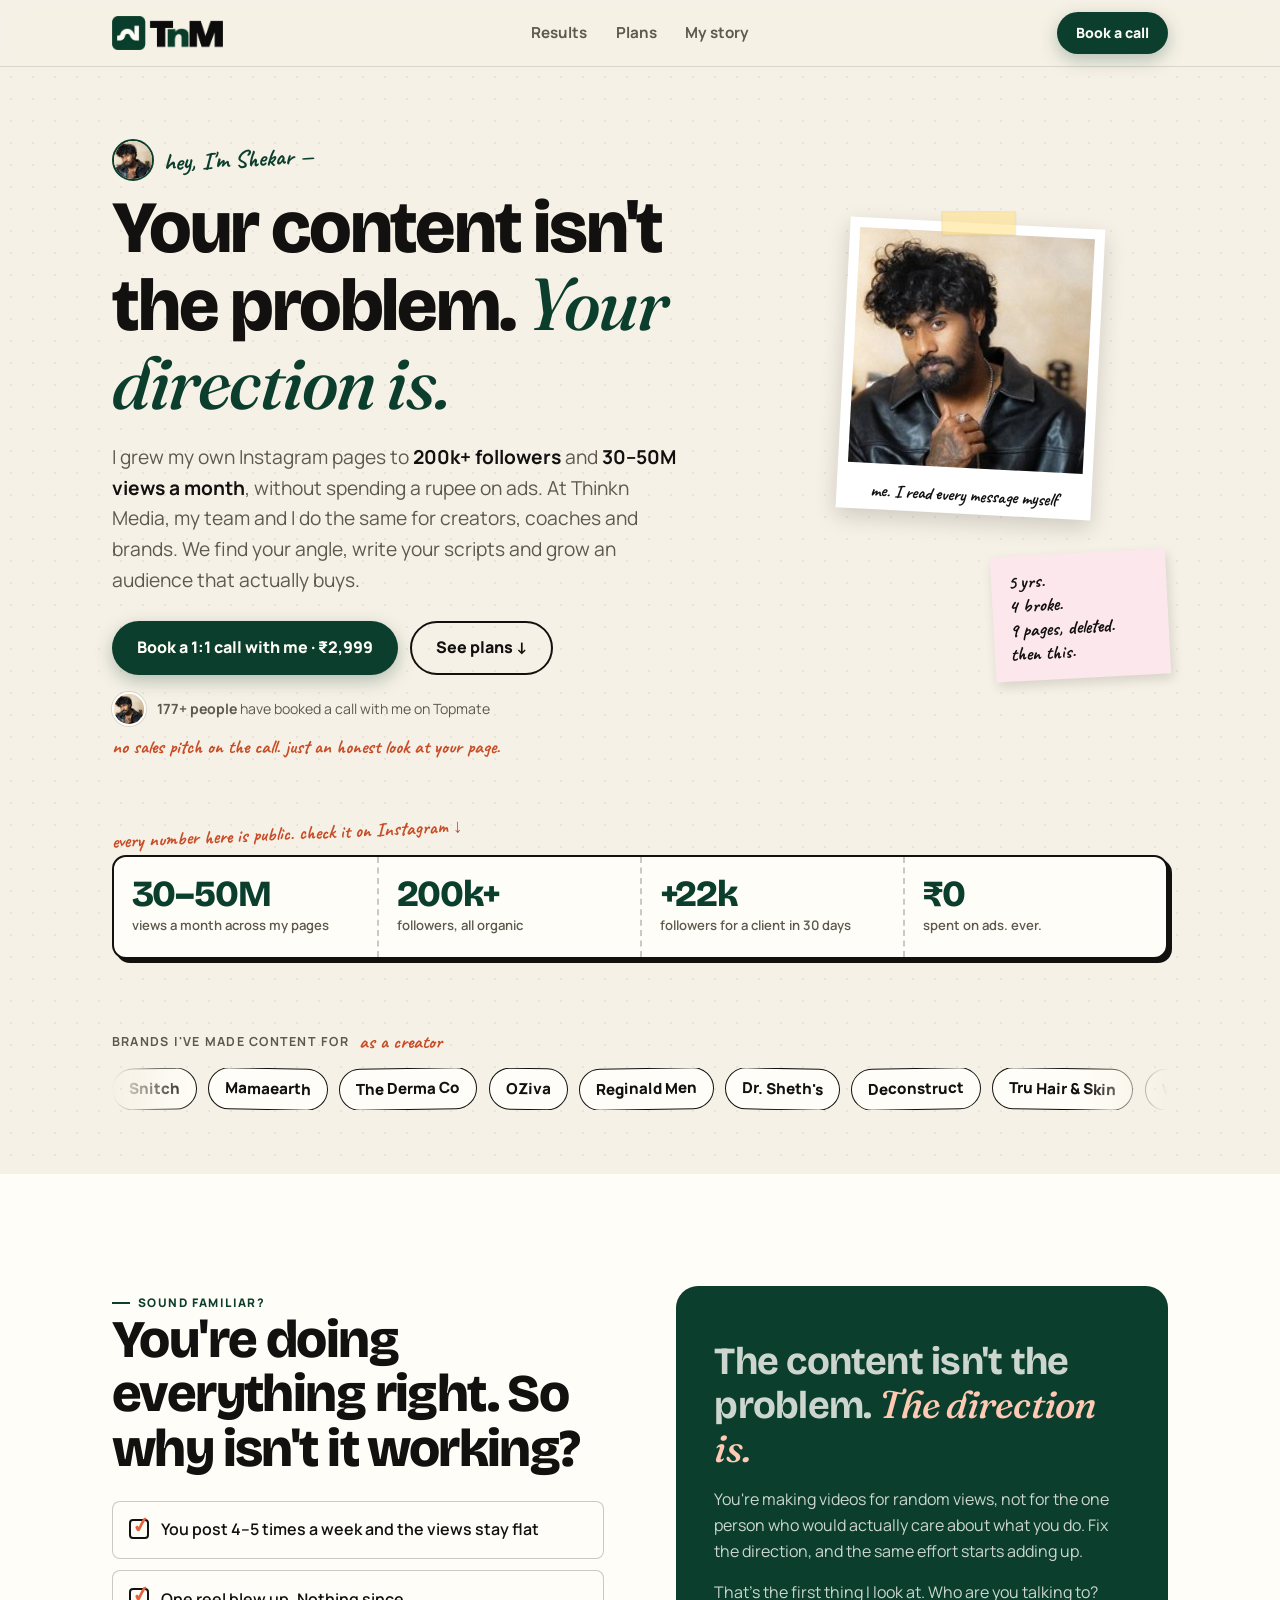
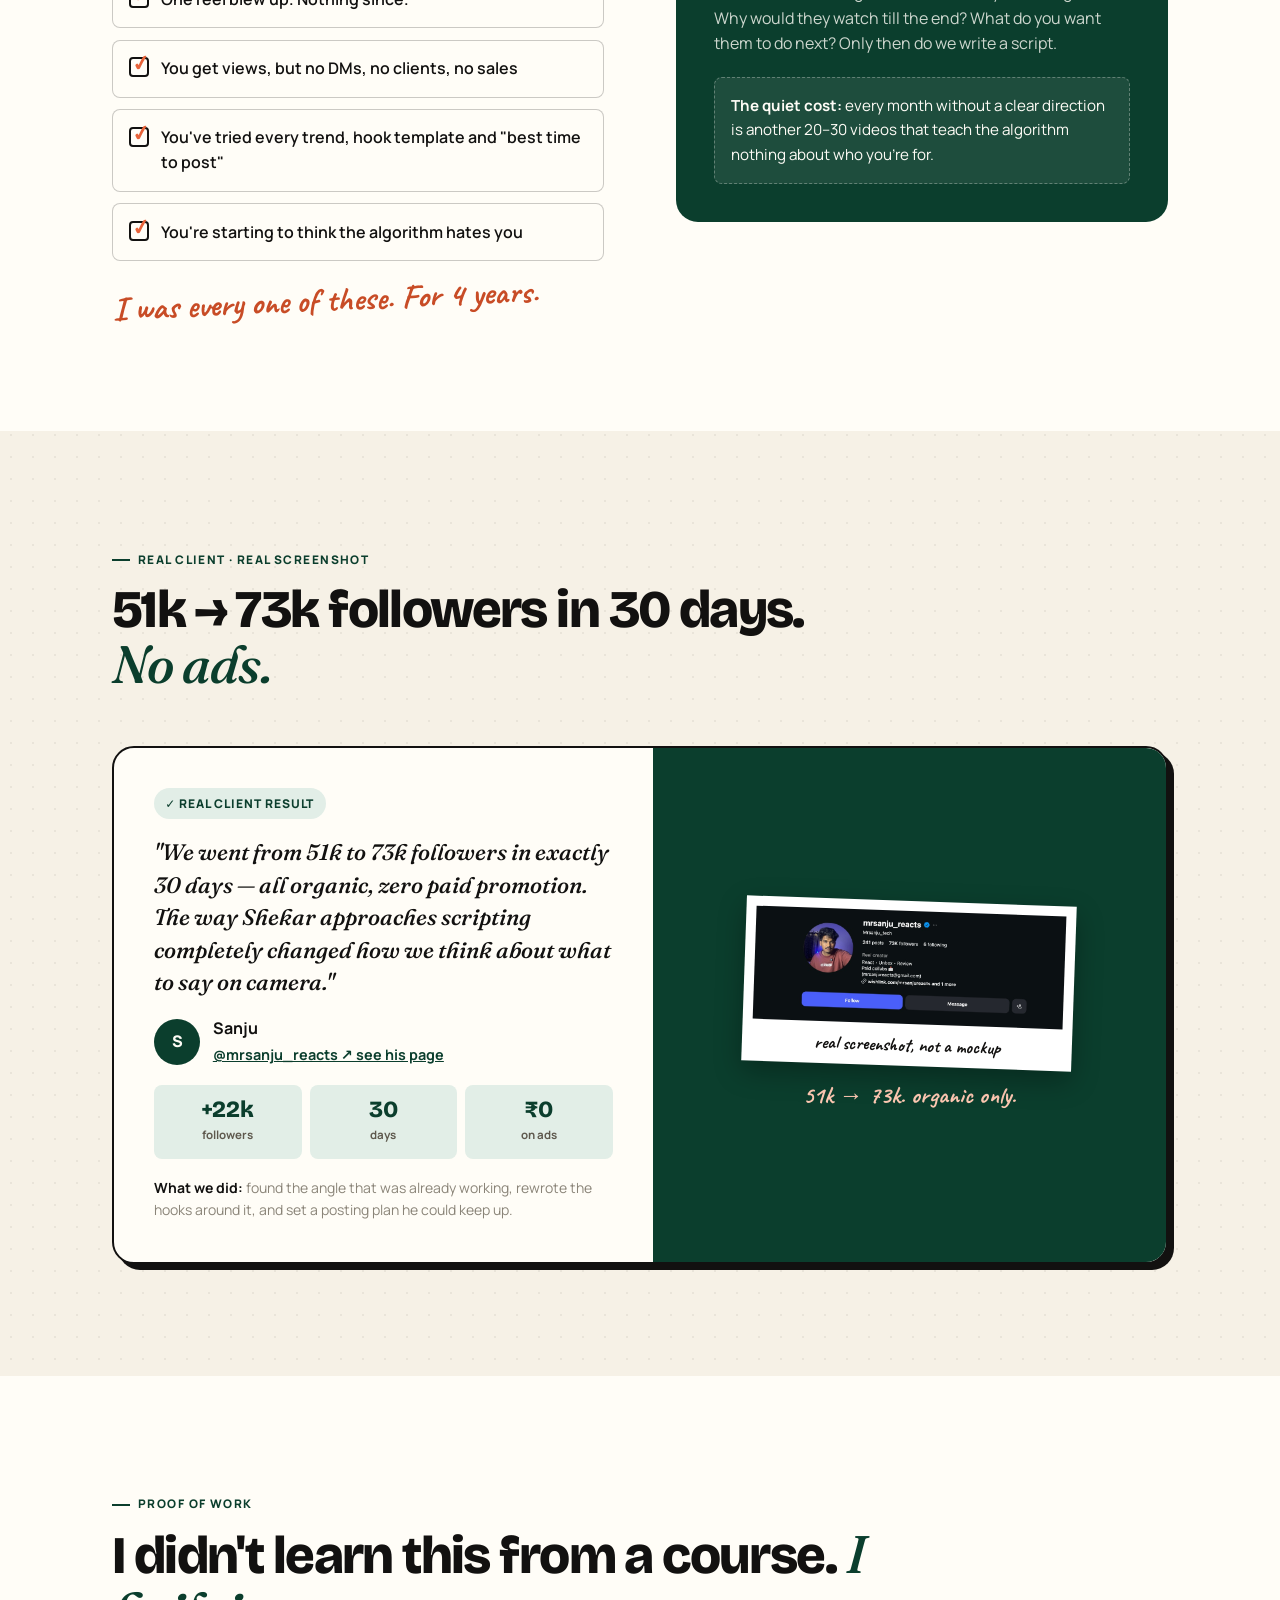
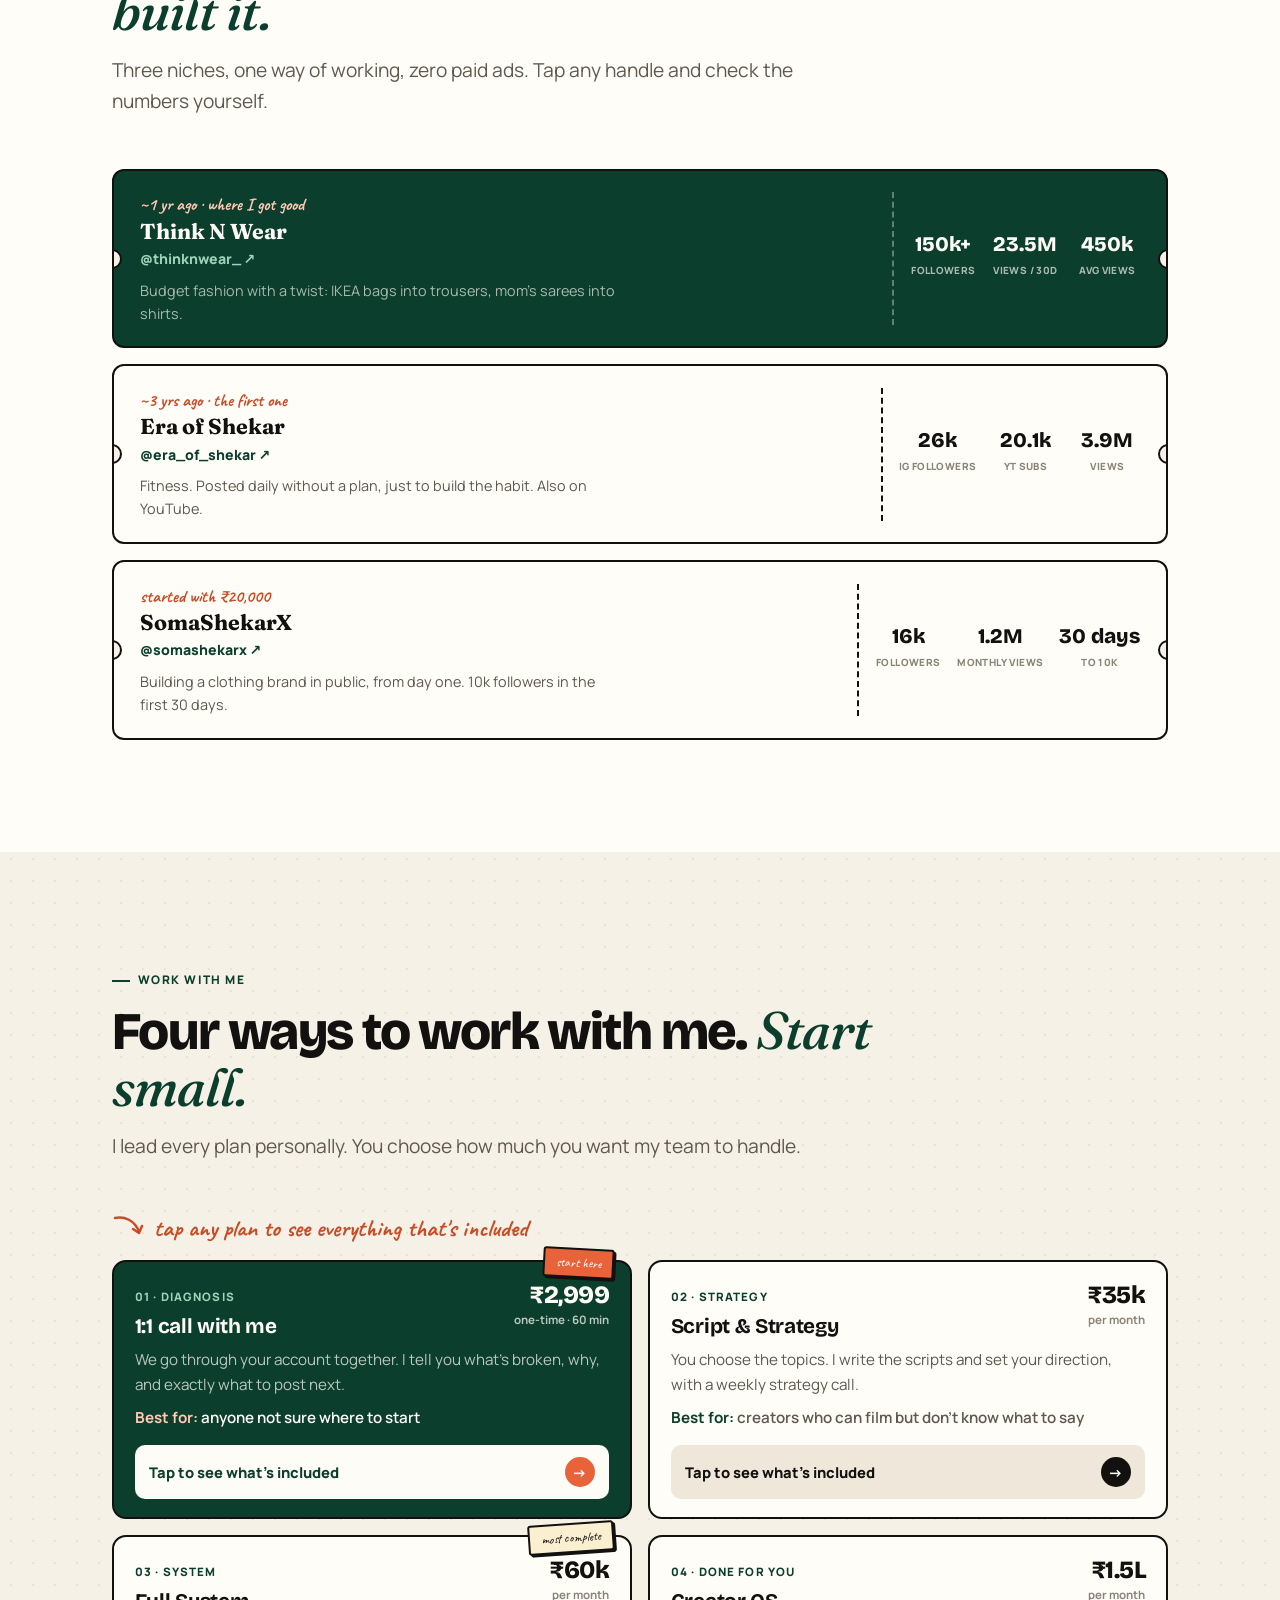
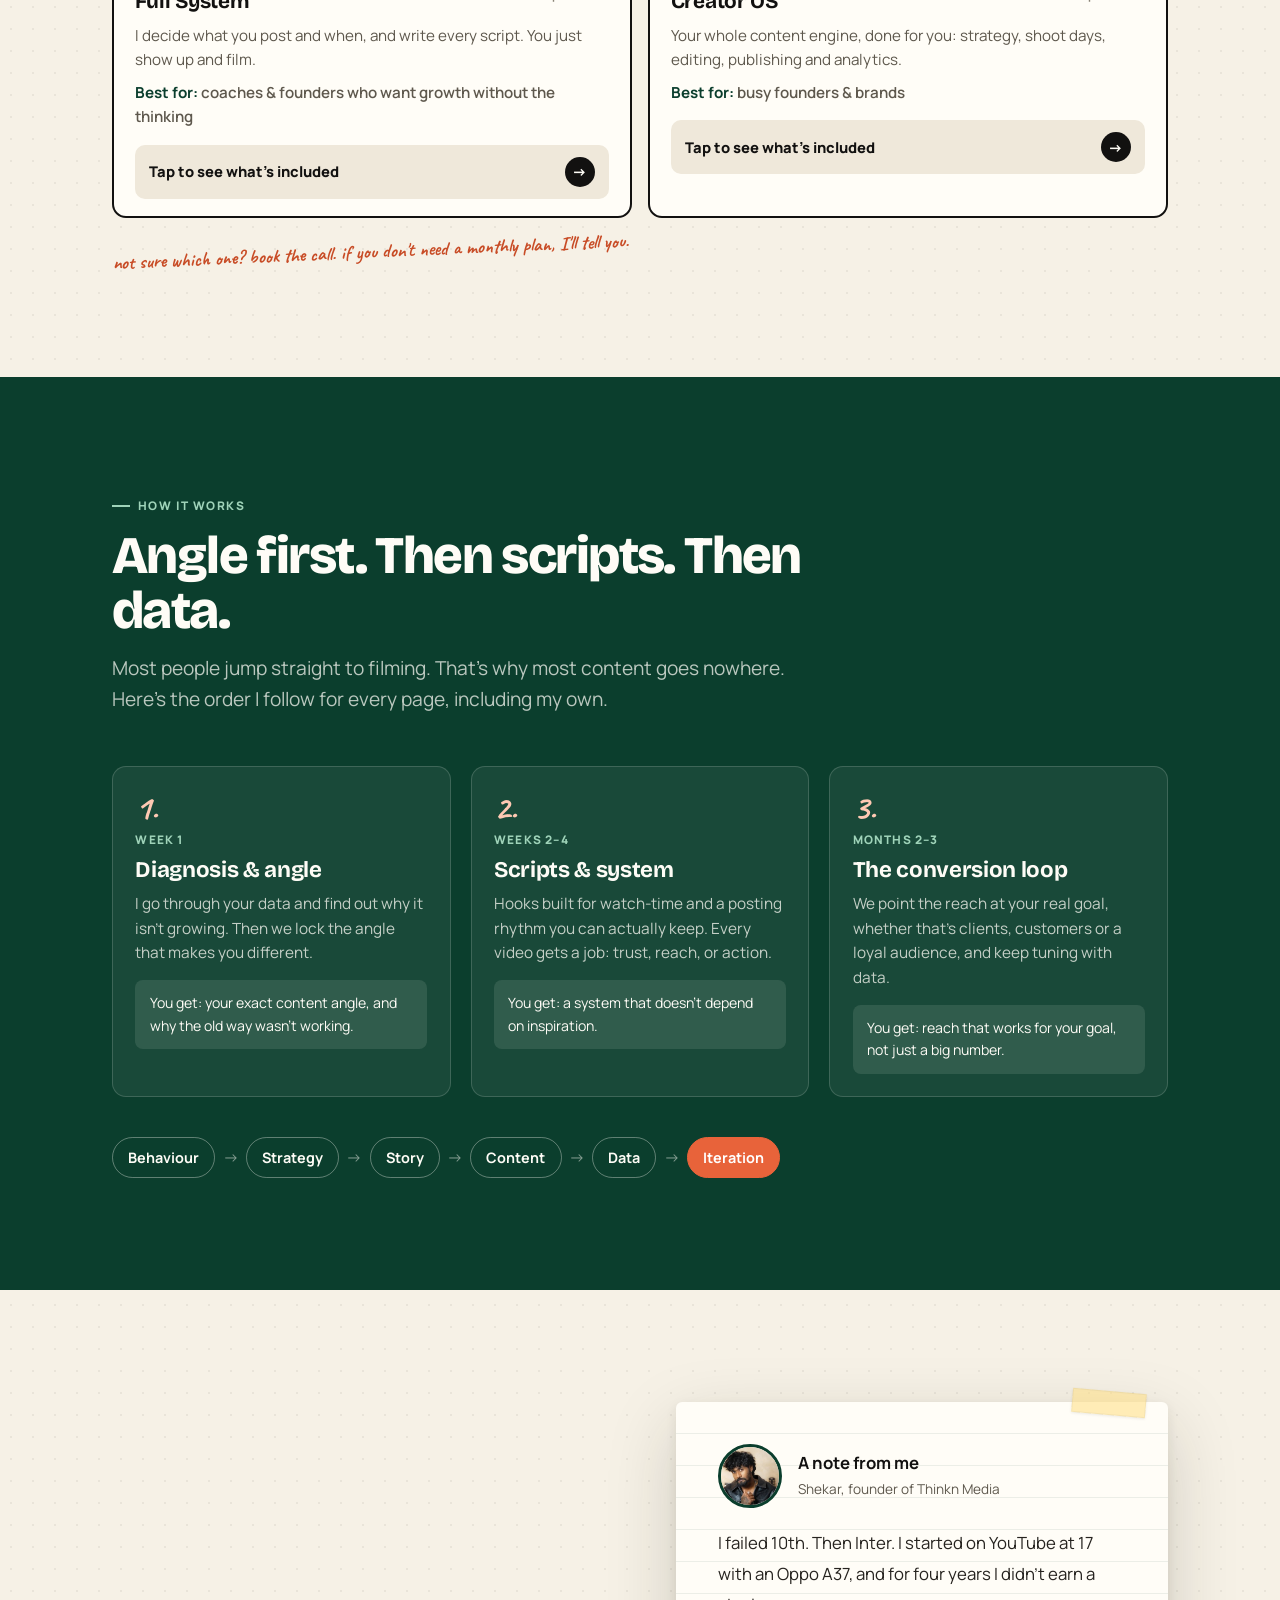
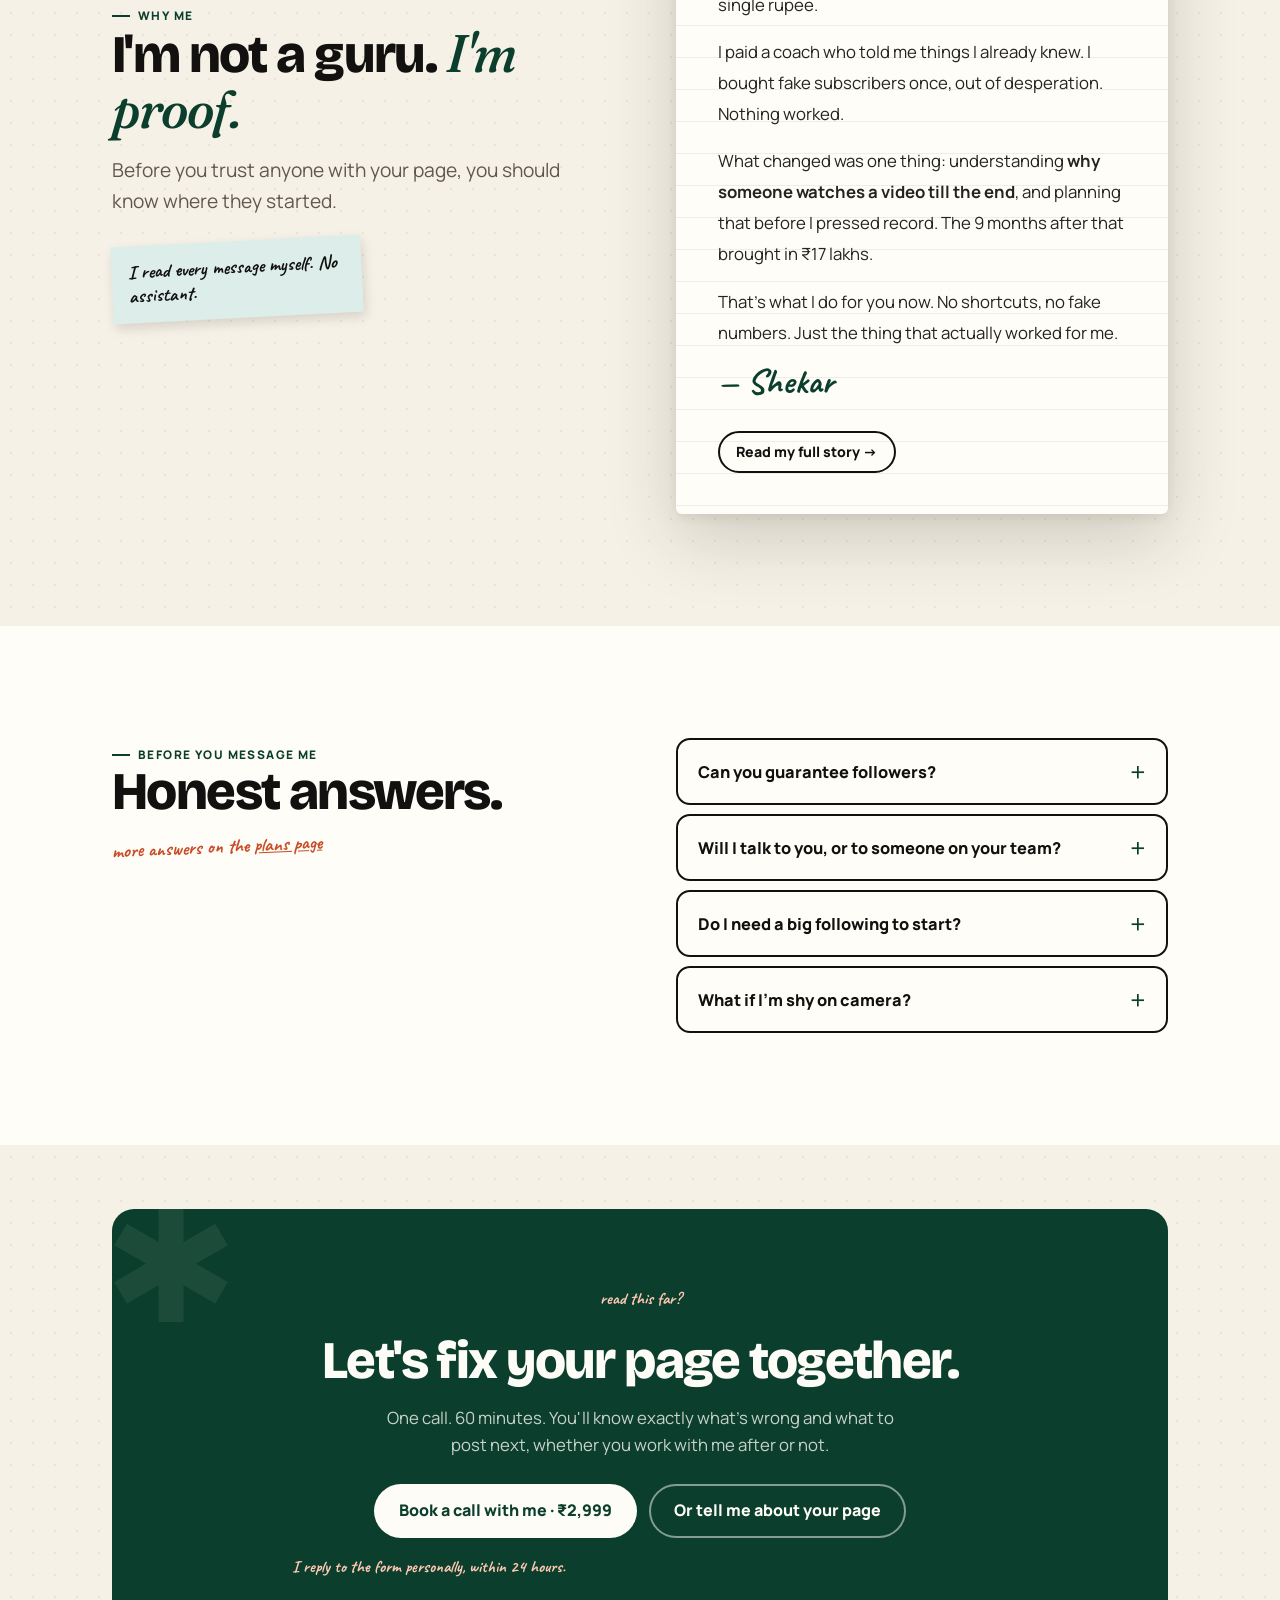
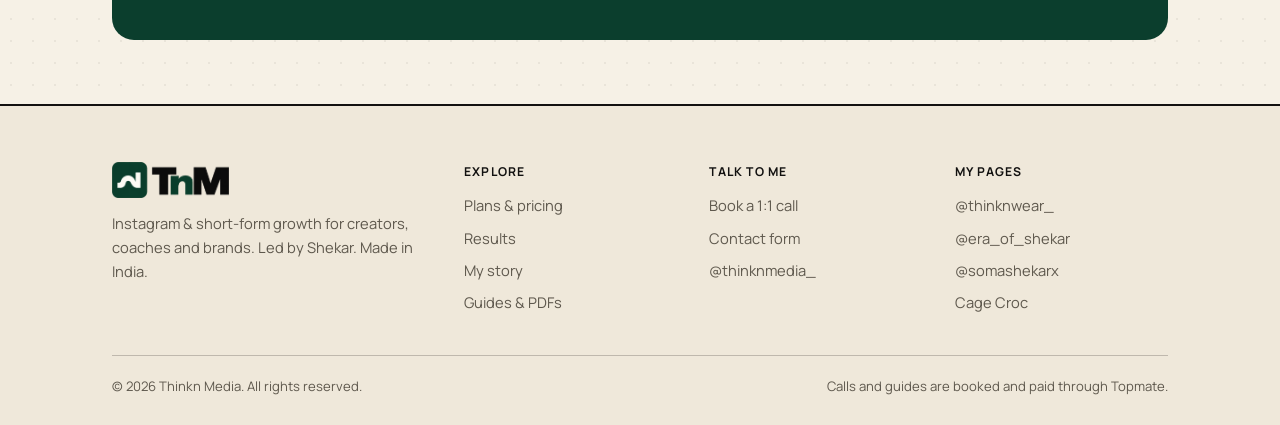
==== commit eeefcf80: "Add files via upload" ====
--- a/index.html
+++ b/index.html
@@ -3,35 +3,35 @@
 <head>
 <meta charset="UTF-8">
 <meta name="viewport" content="width=device-width, initial-scale=1.0">
-<title>Thinkn Media — Instagram & Short-Form Content Agency</title>
-<meta name="description" content="Thinkn Media plans, scripts and directs short-form content for creators, coaches and brands. Built on our own pages: 200k+ followers and 30–50M monthly views, with ₹0 on ads.">
+<title>Thinkn Media — Instagram growth with Shekar (@thinknwear_)</title>
+<meta name="description" content="I'm Shekar. I grew my own pages to 200k+ followers and 30–50M monthly views with ₹0 on ads. At Thinkn Media, my team and I do it for creators, coaches and brands.">
 <meta property="og:type" content="website">
-<meta property="og:title" content="Thinkn Media — Content that gets watched. Growth you can explain.">
-<meta property="og:description" content="Instagram & short-form content agency for creators, coaches and brands. Founded by Shekar (@thinknwear_).">
+<meta property="og:title" content="Your content isn't the problem. Your direction is. — Thinkn Media">
+<meta property="og:description" content="Instagram & short-form growth led by Shekar (@thinknwear_, 150k+). Book a 1:1 call from ₹2,999.">
 <meta property="og:url" content="https://thinknmedia.vercel.app/">
-<meta property="og:image" content="https://thinknmedia.vercel.app/shekar.jpg">
-<meta name="theme-color" content="#131210">
+<meta property="og:image" content="https://thinknmedia.vercel.app/logo.png">
+<meta name="theme-color" content="#0B3E2D">
 <link rel="canonical" href="https://thinknmedia.vercel.app/">
-<link rel="icon" href="data:image/svg+xml,%3Csvg xmlns='http://www.w3.org/2000/svg' viewBox='0 0 32 32'%3E%3Crect width='32' height='32' rx='8' fill='%23131210'/%3E%3Ctext x='8' y='23' font-family='Arial' font-weight='900' font-size='19' fill='%23F5F1E8'%3ET%3C/text%3E%3Ccircle cx='25' cy='25' r='3' fill='%23FF5A1F'/%3E%3C/svg%3E">
+<link rel="icon" type="image/png" sizes="32x32" href="favicon-32.png">
+<link rel="icon" type="image/png" sizes="64x64" href="favicon-64.png">
+<link rel="apple-touch-icon" href="apple-touch-icon.png">
 <link rel="preconnect" href="https://fonts.googleapis.com">
 <link rel="preconnect" href="https://fonts.gstatic.com" crossorigin>
-<link href="https://fonts.googleapis.com/css2?family=Bricolage+Grotesque:opsz,wght@12..96,600;12..96,700;12..96,800&family=Caveat:wght@700&family=Manrope:wght@400;500;600;700;800&display=swap" rel="stylesheet">
+<link href="https://fonts.googleapis.com/css2?family=Bricolage+Grotesque:opsz,wght@12..96,700;12..96,800&family=Caveat:wght@700&family=Fraunces:ital,opsz,wght@0,9..144,700;1,9..144,500&family=Manrope:wght@400;500;600;700;800&family=Permanent+Marker&display=swap" rel="stylesheet">
 <link rel="stylesheet" href="styles.css">
 <script type="application/ld+json">
-{"@context":"https://schema.org","@type":"Organization","name":"Thinkn Media","url":"https://thinknmedia.vercel.app/","founder":{"@type":"Person","name":"Shekar"},"sameAs":["https://www.instagram.com/thinknmedia_/","https://www.instagram.com/thinknwear_/"]}
+{"@context":"https://schema.org","@type":"Organization","name":"Thinkn Media","url":"https://thinknmedia.vercel.app/","logo":"https://thinknmedia.vercel.app/logo.png","founder":{"@type":"Person","name":"Shekar"},"sameAs":["https://www.instagram.com/thinknmedia_/","https://www.instagram.com/thinknwear_/"]}
 </script>
 </head>
 <body>
 
-<!-- ============ NAV ============ -->
 <header class="nav">
   <div class="wrap nav__in">
-    <a href="index.html" class="logo" aria-label="Thinkn Media home"><span class="logo__mark">T</span>Thinkn Media</a>
+    <a href="index.html" class="logo" aria-label="Thinkn Media home"><img src="logo.png" alt="Thinkn Media" width="110" height="34"></a>
     <ul class="nav__links">
-      <li><a href="coaching.html">Services</a></li>
-      <li><a href="#work">Results</a></li>
-      <li><a href="about.html">Our story</a></li>
-      <li><a href="#guides">Guides</a></li>
+      <li><a href="#results">Results</a></li>
+      <li><a href="coaching.html">Plans</a></li>
+      <li><a href="about.html">My story</a></li>
     </ul>
     <div class="nav__cta">
       <a href="https://topmate.io/eraofshekar/1764414" class="btn btn--primary btn--sm" target="_blank" rel="noopener">Book a call</a>
@@ -42,53 +42,57 @@
 
 <main>
 
-<!-- ============ HERO ============ -->
+<!-- ================= HERO ================= -->
 <section class="hero">
   <div class="wrap hero__grid">
     <div>
-      <span class="pill"><b>Agency</b> Instagram & short-form content · India</span>
-      <h1>Content that gets watched. <span class="u">Growth you can explain.</span></h1>
-      <p class="lead">Thinkn Media plans, scripts and directs short-form content for creators, coaches and brands. It's the same system we used to build 200k+ followers on our own pages, without spending a rupee on ads.</p>
+      <div class="hi-line">
+        <img src="shekar.jpg" alt="" width="42" height="42">
+        <span class="hand hand--green tilt-l">hey, I'm Shekar —</span>
+      </div>
+      <h1>Your content isn't the problem. <span class="serif-i green">Your direction is.</span></h1>
+      <p class="lead">I grew my own Instagram pages to <b>200k+ followers</b> and <b>30–50M views a month</b>, without spending a rupee on ads. At Thinkn Media, my team and I do the same for creators, coaches and brands. We find your angle, write your scripts and grow an audience that actually buys.</p>
       <div class="btn-row">
-        <a href="https://topmate.io/eraofshekar/1764414" class="btn btn--primary" target="_blank" rel="noopener">Book a 60-min audit · ₹2,999 →</a>
-        <a href="coaching.html" class="btn btn--ghost">See services & pricing</a>
-      </div>
-      <p class="btn-note">Instant booking on Topmate · 177+ calls booked so far</p>
-    </div>
-
-    <aside class="founder-card reveal" aria-label="About the founder">
-      <div class="founder-card__top">
-        <img src="shekar.jpg" alt="Shekar, founder of Thinkn Media" class="avatar" width="64" height="64">
-        <div>
-          <div class="founder-card__name">Shekar</div>
-          <div class="founder-card__role">Founder · creator of @thinknwear_</div>
-        </div>
-      </div>
-      <p class="hand">"We test everything on our own pages first. Then we use it on yours."</p>
-      <div class="mini-stats">
-        <div><strong>150k+</strong><span>@thinknwear_ · fashion</span></div>
-        <div><strong>26k</strong><span>@era_of_shekar · fitness</span></div>
-        <div><strong>16k</strong><span>@somashekarx · business</span></div>
-        <div><strong>₹0</strong><span>spent on ads</span></div>
-      </div>
-      <div class="founder-card__foot"><span>Every number is public.</span><a href="about.html#pages">Check them →</a></div>
-    </aside>
-  </div>
-
-  <div class="wrap" style="margin-top:clamp(40px,6vw,72px)">
-    <div class="statbar reveal">
-      <div><strong>30–50M</strong><span>monthly views across our pages</span></div>
-      <div><strong>200k+</strong><span>followers built, all organic</span></div>
+        <a href="https://topmate.io/eraofshekar/1764414" class="btn btn--primary" target="_blank" rel="noopener">Book a 1:1 call with me · ₹2,999</a>
+        <a href="#plans" class="btn btn--ghost">See plans ↓</a>
+      </div>
+      <div class="proof-line">
+        <img src="shekar.jpg" alt="" width="34" height="34">
+        <span><b>177+ people</b> have booked a call with me on Topmate</span>
+      </div>
+      <p class="hand hand--sm" style="margin-top:.6rem">no sales pitch on the call. just an honest look at your page.</p>
+    </div>
+
+    <div class="hero__visual" aria-hidden="true">
+      <div class="polaroid me">
+        <span class="tape tc"></span>
+        <img src="shekar.jpg" alt="">
+        <span class="cap">me. I read every message myself</span>
+      </div>
+      <a class="polaroid polaroid--wide vid" href="https://youtu.be/YqQnGAwPm6A" target="_blank" rel="noopener" tabindex="-1" data-optional-box>
+        <span class="tape tape--pink tl"></span>
+        <img src="https://i.ytimg.com/vi/YqQnGAwPm6A/mqdefault.jpg" alt="" loading="lazy" data-optional>
+        <span class="cap">my first video, age 17</span>
+      </a>
+      <div class="sticky sticky--pink">5 yrs.<br>4 broke.<br>9 pages, deleted.<br>then this.</div>
+    </div>
+  </div>
+
+  <div class="wrap" style="margin-top:clamp(36px,6vw,64px)">
+    <p class="hand hand--sm tilt-l" style="margin-bottom:.6rem">every number here is public. check it on Instagram ↓</p>
+    <div class="statstrip">
+      <div><strong>30–50M</strong><span>views a month across my pages</span></div>
+      <div><strong>200k+</strong><span>followers, all organic</span></div>
       <div><strong>+22k</strong><span>followers for a client in 30 days</span></div>
-      <div><strong>177+</strong><span>audit calls booked</span></div>
-    </div>
-  </div>
-</section>
-
-<!-- ============ BRANDS ============ -->
+      <div><strong>₹0</strong><span>spent on ads. ever.</span></div>
+    </div>
+  </div>
+</section>
+
+<!-- ================= BRANDS ================= -->
 <section class="section--tight" style="padding-top:0">
   <div class="wrap">
-    <p class="brands-label">Brands Shekar has made content with as a creator</p>
+    <div class="brands-label"><b>Brands I've made content for</b><span class="hand hand--sm">as a creator</span></div>
     <div class="marquee" aria-label="Snitch, Mamaearth, The Derma Co, OZiva, Reginald Men, Dr. Sheth's, Deconstruct, Tru Hair & Skin, White House">
       <div class="marquee__track" aria-hidden="true">
         <span>Snitch</span><span>Mamaearth</span><span>The Derma Co</span><span>OZiva</span><span>Reginald Men</span><span>Dr. Sheth's</span><span>Deconstruct</span><span>Tru Hair & Skin</span><span>White House</span>
@@ -98,307 +102,283 @@
   </div>
 </section>
 
-<!-- ============ PROBLEM ============ -->
-<section class="section section--alt">
+<!-- ================= PAIN ================= -->
+<section class="section section--paper">
   <div class="wrap split">
     <div class="reveal">
-      <span class="eyebrow">The real problem</span>
-      <h2 style="margin:1rem 0 1.5rem">Posting every day and nothing changes?</h2>
-      <p class="bigquote">The content isn't the problem. <span class="hl">The direction is.</span></p>
-    </div>
-    <div class="prose reveal">
-      <p>Most people spend hours on lighting, edits and hooks. They post, get a few views, and nothing changes. Then they post more.</p>
-      <p>Here's what's really going on: they're making content for <strong>random views</strong>, not for the one person who would actually care about what they do.</p>
-      <p>We fix that first. We work out who you're talking to, why they'd watch till the end, and what you want them to do next. Only then do we write a single script.</p>
-      <p><strong>It works the same whether you're a creator, a coach or a brand.</strong></p>
-    </div>
-  </div>
-</section>
-
-<!-- ============ PROOF: OWN PAGES ============ -->
-<section class="section" id="work">
+      <span class="eyebrow">Sound familiar?</span>
+      <h2>You're doing everything right. So why isn't it working?</h2>
+      <ul class="pains" style="margin-top:1.5rem">
+        <li>You post 4–5 times a week and the views stay flat</li>
+        <li>One reel blew up. Nothing since.</li>
+        <li>You get views, but no DMs, no clients, no sales</li>
+        <li>You've tried every trend, hook template and "best time to post"</li>
+        <li>You're starting to think the algorithm hates you</li>
+      </ul>
+      <p class="hand hand--lg tilt-l" style="margin-top:1.2rem">I was every one of these. For 4 years.</p>
+    </div>
+    <div class="reveal">
+      <div class="reframe">
+        <p class="big">The content isn't the problem. <span class="serif-i" style="color:#FFC9B3">The direction is.</span></p>
+        <p>You're making videos for random views, not for the one person who would actually care about what you do. Fix the direction, and the same effort starts adding up.</p>
+        <p>That's the first thing I look at. Who are you talking to? Why would they watch till the end? What do you want them to do next? Only then do we write a script.</p>
+        <div class="cost"><b>The quiet cost:</b> every month without a clear direction is another 20–30 videos that teach the algorithm nothing about who you're for.</div>
+      </div>
+    </div>
+  </div>
+</section>
+
+<!-- ================= CLIENT PROOF ================= -->
+<section class="section" id="results">
+  <div class="wrap">
+    <div class="sec-head reveal">
+      <span class="eyebrow">Real client · real screenshot</span>
+      <h2>51k → 73k followers in 30 days. <span class="serif-i green">No ads.</span></h2>
+    </div>
+    <article class="case reveal">
+      <div class="case__body">
+        <span class="verified">✓ Real client result</span>
+        <p class="case__quote">"We went from 51k to 73k followers in exactly 30 days — all organic, zero paid promotion. The way Shekar approaches scripting completely changed how we think about what to say on camera."</p>
+        <div class="case__who"><span class="ini">S</span><div><b>Sanju</b><a href="https://www.instagram.com/mrsanju_reacts/" target="_blank" rel="noopener">@mrsanju_reacts ↗ see his page</a></div></div>
+        <div class="case__facts">
+          <div><strong>+22k</strong><span>followers</span></div>
+          <div><strong>30</strong><span>days</span></div>
+          <div><strong>₹0</strong><span>on ads</span></div>
+        </div>
+        <p class="small"><b style="color:var(--ink)">What we did:</b> found the angle that was already working, rewrote the hooks around it, and set a posting plan he could keep up.</p>
+      </div>
+      <div class="case__side">
+        <div class="case__shot" data-optional-box>
+          <img src="SanjuReacts.jpeg" alt="Instagram screenshot for @mrsanju_reacts showing growth from 51K to 73K followers in 30 days" loading="lazy" data-optional>
+          <span class="cap">real screenshot, not a mockup</span>
+        </div>
+        <div class="case__fallback" data-fallback hidden><strong>+22,000</strong><span>followers in 30 days</span></div>
+        <p class="hand">51k → 73k. organic only.</p>
+      </div>
+    </article>
+  </div>
+</section>
+
+<!-- ================= OWN PAGES ================= -->
+<section class="section section--paper" id="work">
   <div class="wrap">
     <div class="sec-head reveal">
       <span class="eyebrow">Proof of work</span>
-      <h2>We built our own pages before we touched yours.</h2>
-      <p class="lead">Three niches, one way of working, no paid ads. Tap any handle and check the numbers yourself.</p>
-    </div>
-
-    <div class="grid-3">
-      <article class="card page-card reveal">
-        <div class="page-card__head"><a class="handle" href="https://www.instagram.com/thinknwear_/" target="_blank" rel="noopener">@thinknwear_ ↗</a><span class="tag tag--accent">Fashion</span></div>
-        <div class="page-card__big">150k+<small>followers</small></div>
-        <p>Budget fashion with a twist: IKEA bags turned into trousers, mom's sarees into shirts. This is where we learned to script for retention.</p>
-        <div class="kv"><div><strong>23.5M</strong><span>views in 30 days</span></div><div><strong>450k</strong><span>average views</span></div></div>
-      </article>
-      <article class="card page-card reveal">
-        <div class="page-card__head"><a class="handle" href="https://www.instagram.com/era_of_shekar/" target="_blank" rel="noopener">@era_of_shekar ↗</a><span class="tag">Fitness</span></div>
-        <div class="page-card__big">26k<small>followers</small></div>
-        <p>The very first page. Years of daily posting that built the habit, and proof the same approach works in a totally different niche.</p>
-        <div class="kv"><div><strong>20.1k</strong><span>YouTube subscribers</span></div><div><strong>3.9M</strong><span>views</span></div></div>
-      </article>
-      <article class="card page-card reveal">
-        <div class="page-card__head"><a class="handle" href="https://www.instagram.com/somashekarx/" target="_blank" rel="noopener">@somashekarx ↗</a><span class="tag">Business</span></div>
-        <div class="page-card__big">16k<small>followers</small></div>
-        <p>Building a clothing brand in public, starting with ₹20,000. Every drop, every number, shared openly.</p>
-        <div class="kv"><div><strong>10k</strong><span>followers in the first 30 days</span></div><div><strong>1.2M</strong><span>monthly views</span></div></div>
-      </article>
-    </div>
-
-    <!-- Client case study -->
-    <div style="margin-top:clamp(48px,7vw,80px)">
-      <div class="sec-head reveal" style="margin-bottom:1.5rem">
-        <span class="eyebrow">Client result</span>
-        <h2 style="font-size:clamp(1.7rem,3.4vw,2.6rem)">Then we did it for someone else.</h2>
-      </div>
-      <article class="case reveal">
-        <div class="case__body">
-          <span class="tag tag--accent" style="align-self:flex-start">Creator · Reaction content</span>
-          <p class="case__quote">"We went from 51k to 73k followers in exactly 30 days — all organic, zero paid promotion. The way Shekar approaches scripting completely changed how we think about what to say on camera."</p>
-          <div class="case__who"><span class="ini">S</span><div><b>Sanju</b><a href="https://www.instagram.com/mrsanju_reacts/" target="_blank" rel="noopener">@mrsanju_reacts ↗</a></div></div>
-          <p class="small">What we did: found the angle that was already working, rewrote the hooks, and set a posting plan around it.</p>
-        </div>
-        <div class="case__side">
-          <div>
-            <div class="case__growth">+22,000</div>
-            <p style="color:var(--on-dark-sub)">new followers in 30 days</p>
-          </div>
-          <div class="case__bars" aria-hidden="true">
-            <div class="bar"><span>Day 1</span><i style="width:70%"></i><b>51k</b></div>
-            <div class="bar bar--after"><span>Day 30</span><i style="width:100%"></i><b>73k</b></div>
-          </div>
-          <div class="case__facts">
-            <div><strong>30</strong><span>days</span></div>
-            <div><strong>₹0</strong><span>on ads</span></div>
-            <div><strong>+43%</strong><span>growth</span></div>
-          </div>
-        </div>
-      </article>
-    </div>
-  </div>
-</section>
-
-<!-- ============ SERVICES LADDER ============ -->
-<section class="section section--alt" id="services">
-  <div class="wrap split">
-    <div class="reveal">
-      <span class="eyebrow">How to work with us</span>
-      <h2 style="margin:1rem 0 1.25rem">Four ways in. Start where you are.</h2>
-      <p class="lead" style="margin-bottom:1.75rem">Each step up means we do more of the work. Not sure which one fits? Book the audit call and we'll tell you straight, even if the answer is "not yet".</p>
-      <a href="coaching.html" class="btn btn--dark">Compare all plans →</a>
-    </div>
-    <div class="ladder reveal">
-      <a href="https://topmate.io/eraofshekar/1764414" target="_blank" rel="noopener">
-        <span class="ladder__n">01</span>
-        <div><h3>Audit call</h3><p>60 minutes on your account. You leave knowing exactly what to fix.</p></div>
-        <div class="ladder__price">₹2,999<small>one-time</small></div>
-      </a>
-      <a href="coaching.html#plans">
-        <span class="ladder__n">02</span>
-        <div><h3>Script & Strategy</h3><p>You pick the topics. We write the scripts and set the direction.</p></div>
-        <div class="ladder__price">₹35k<small>per month</small></div>
-      </a>
-      <a href="coaching.html#plans">
-        <span class="ladder__n">03</span>
-        <div><h3>Full System</h3><p>We decide what to post and when, and write every script. You film.</p></div>
-        <div class="ladder__price">₹60k<small>per month</small></div>
-      </a>
-      <a href="coaching.html#creator-os">
-        <span class="ladder__n">04</span>
-        <div><h3>Creator OS</h3><p>Done for you, end to end: strategy, shoots, editing, publishing.</p></div>
-        <div class="ladder__price">₹1.5L<small>per month</small></div>
-      </a>
-    </div>
-  </div>
-</section>
-
-<!-- ============ PROCESS ============ -->
-<section class="section section--dark">
+      <h2>I didn't learn this from a course. <span class="serif-i green">I built it.</span></h2>
+      <p class="lead">Three niches, one way of working, zero paid ads. Tap any handle and check the numbers yourself.</p>
+    </div>
+    <div class="tickets">
+      <div class="ticket ticket--dark reveal">
+        <div class="ticket__l">
+          <span class="ticket__tag">~1 yr ago · where I got good</span>
+          <div class="ticket__name">Think N Wear</div>
+          <a class="ticket__handle" href="https://www.instagram.com/thinknwear_/" target="_blank" rel="noopener">@thinknwear_ ↗</a>
+          <p class="ticket__desc">Budget fashion with a twist: IKEA bags into trousers, mom's sarees into shirts.</p>
+        </div>
+        <div class="ticket__stats"><div><strong>150k+</strong><span>followers</span></div><div><strong>23.5M</strong><span>views / 30d</span></div><div><strong>450k</strong><span>avg views</span></div></div>
+      </div>
+      <div class="ticket reveal">
+        <div class="ticket__l">
+          <span class="ticket__tag">~3 yrs ago · the first one</span>
+          <div class="ticket__name">Era of Shekar</div>
+          <a class="ticket__handle" href="https://www.instagram.com/era_of_shekar/" target="_blank" rel="noopener">@era_of_shekar ↗</a>
+          <p class="ticket__desc">Fitness. Posted daily without a plan, just to build the habit. Also on YouTube.</p>
+        </div>
+        <div class="ticket__stats"><div><strong>26k</strong><span>IG followers</span></div><div><strong>20.1k</strong><span>YT subs</span></div><div><strong>3.9M</strong><span>views</span></div></div>
+      </div>
+      <div class="ticket reveal">
+        <div class="ticket__l">
+          <span class="ticket__tag">started with ₹20,000</span>
+          <div class="ticket__name">SomaShekarX</div>
+          <a class="ticket__handle" href="https://www.instagram.com/somashekarx/" target="_blank" rel="noopener">@somashekarx ↗</a>
+          <p class="ticket__desc">Building a clothing brand in public, from day one. 10k followers in the first 30 days.</p>
+        </div>
+        <div class="ticket__stats"><div><strong>16k</strong><span>followers</span></div><div><strong>1.2M</strong><span>monthly views</span></div><div><strong>30 days</strong><span>to 10k</span></div></div>
+      </div>
+    </div>
+  </div>
+</section>
+
+<!-- ================= PLANS ================= -->
+<section class="section" id="plans">
   <div class="wrap">
     <div class="sec-head reveal">
-      <span class="eyebrow">Our process</span>
-      <h2>Three phases. One clear outcome.</h2>
-      <p class="lead">Most content fails because people jump straight to filming. This is the order that works.</p>
+      <span class="eyebrow">Work with me</span>
+      <h2>Four ways to work with me. <span class="serif-i green">Start small.</span></h2>
+      <p class="lead">I lead every plan personally. You choose how much you want my team to handle.</p>
+    </div>
+
+    <div class="tap-hint">
+      <svg width="34" height="30" viewBox="0 0 34 30" fill="none" aria-hidden="true"><path d="M3 4c9-2 20 2 24 14" stroke="#C84C26" stroke-width="2.5" stroke-linecap="round"/><path d="M21 15l6 4 3-7" stroke="#C84C26" stroke-width="2.5" stroke-linecap="round" stroke-linejoin="round"/></svg>
+      <span class="hand">tap any plan to see everything that's included</span>
+    </div>
+
+    <div class="plan-taps">
+      <a class="plan-tap plan-tap--start" href="coaching.html#call">
+        <span class="stamp stamp--coral">start here</span>
+        <div class="plan-tap__top">
+          <div><span class="plan-tap__lvl">01 · Diagnosis</span><h3>1:1 call with me</h3></div>
+          <div class="plan-tap__price">₹2,999<small>one-time · 60 min</small></div>
+        </div>
+        <p>We go through your account together. I tell you what's broken, why, and exactly what to post next.</p>
+        <p class="plan-tap__for"><b>Best for:</b> anyone not sure where to start</p>
+        <span class="plan-tap__cta">Tap to see what's included <i>→</i></span>
+      </a>
+      <a class="plan-tap" href="coaching.html#strategy">
+        <div class="plan-tap__top">
+          <div><span class="plan-tap__lvl">02 · Strategy</span><h3>Script & Strategy</h3></div>
+          <div class="plan-tap__price">₹35k<small>per month</small></div>
+        </div>
+        <p>You choose the topics. I write the scripts and set your direction, with a weekly strategy call.</p>
+        <p class="plan-tap__for"><b>Best for:</b> creators who can film but don't know what to say</p>
+        <span class="plan-tap__cta">Tap to see what's included <i>→</i></span>
+      </a>
+      <a class="plan-tap" href="coaching.html#system">
+        <span class="stamp">most complete</span>
+        <div class="plan-tap__top">
+          <div><span class="plan-tap__lvl">03 · System</span><h3>Full System</h3></div>
+          <div class="plan-tap__price">₹60k<small>per month</small></div>
+        </div>
+        <p>I decide what you post and when, and write every script. You just show up and film.</p>
+        <p class="plan-tap__for"><b>Best for:</b> coaches & founders who want growth without the thinking</p>
+        <span class="plan-tap__cta">Tap to see what's included <i>→</i></span>
+      </a>
+      <a class="plan-tap" href="coaching.html#creator-os">
+        <div class="plan-tap__top">
+          <div><span class="plan-tap__lvl">04 · Done for you</span><h3>Creator OS</h3></div>
+          <div class="plan-tap__price">₹1.5L<small>per month</small></div>
+        </div>
+        <p>Your whole content engine, done for you: strategy, shoot days, editing, publishing and analytics.</p>
+        <p class="plan-tap__for"><b>Best for:</b> busy founders & brands</p>
+        <span class="plan-tap__cta">Tap to see what's included <i>→</i></span>
+      </a>
+    </div>
+    <p class="hand hand--sm tilt-l" style="margin-top:1.4rem">not sure which one? book the call. if you don't need a monthly plan, I'll tell you.</p>
+  </div>
+</section>
+
+<!-- ================= PROCESS ================= -->
+<section class="section section--green">
+  <div class="wrap">
+    <div class="sec-head reveal">
+      <span class="eyebrow">How it works</span>
+      <h2>Angle first. Then scripts. Then data.</h2>
+      <p class="lead">Most people jump straight to filming. That's why most content goes nowhere. Here's the order I follow for every page, including my own.</p>
     </div>
     <div class="steps">
       <div class="step reveal">
-        <span class="step__when">Week 1</span>
+        <span class="step__n">1.</span><span class="step__when">Week 1</span>
         <h3>Diagnosis & angle</h3>
-        <p>We look at your data and find out why your content isn't growing. Then we pin down the angle that makes you different.</p>
-        <div class="step__out">You get: a clear content angle, and the reasons the old approach wasn't working.</div>
+        <p>I go through your data and find out why it isn't growing. Then we lock the angle that makes you different.</p>
+        <div class="step__out">You get: your exact content angle, and why the old way wasn't working.</div>
       </div>
       <div class="step reveal">
-        <span class="step__when">Weeks 2–4</span>
+        <span class="step__n">2.</span><span class="step__when">Weeks 2–4</span>
         <h3>Scripts & system</h3>
-        <p>Hooks built for retention and a posting rhythm you can keep up. Every video has a job: build trust, grow reach, or get people to act.</p>
-        <div class="step__out">You get: a content system that doesn't depend on inspiration.</div>
+        <p>Hooks built for watch-time and a posting rhythm you can actually keep. Every video gets a job: trust, reach, or action.</p>
+        <div class="step__out">You get: a system that doesn't depend on inspiration.</div>
       </div>
       <div class="step reveal">
-        <span class="step__when">Months 2–3</span>
+        <span class="step__n">3.</span><span class="step__when">Months 2–3</span>
         <h3>The conversion loop</h3>
-        <p>We point the reach at your real goal, whether that's clients, customers or a loyal audience, and keep tuning it with data.</p>
+        <p>We point the reach at your real goal, whether that's clients, customers or a loyal audience, and keep tuning with data.</p>
         <div class="step__out">You get: reach that works for your goal, not just a big number.</div>
       </div>
     </div>
-    <div class="loop reveal" style="margin-top:3rem" aria-label="Behaviour, strategy, story, content, data, iteration">
+    <div class="loop" style="margin-top:2.5rem" aria-label="Behaviour, strategy, story, content, data, iteration">
       <span>Behaviour</span><i>→</i><span>Strategy</span><i>→</i><span>Story</span><i>→</i><span>Content</span><i>→</i><span>Data</span><i>→</i><span>Iteration</span>
     </div>
   </div>
 </section>
 
-<!-- ============ FOUNDER NOTE ============ -->
+<!-- ================= LETTER ================= -->
 <section class="section">
   <div class="wrap split" style="align-items:center">
     <div class="reveal">
-      <img src="shekar.jpg" alt="Shekar" class="avatar avatar--lg" width="96" height="96" style="border-color:var(--line);margin-bottom:1.25rem">
-      <span class="eyebrow">A note from the founder</span>
-      <h2 style="margin:1rem 0 0">I didn't learn this from a course.</h2>
-    </div>
-    <div class="prose reveal">
-      <p>I failed 10th, then Inter. I started on YouTube at 17 with an Oppo A37 and posted for four years without earning a single rupee.</p>
-      <p>What changed wasn't posting more. It was understanding <strong>why someone watches a video till the end</strong>, and planning for that before I ever pressed record. The 9 months after that brought in ₹17 lakhs.</p>
-      <p>Thinkn Media is that lesson, turned into a team and a process. We still run our own pages, so everything we tell you is something we're doing right now.</p>
-      <p class="hand" style="margin:.5rem 0 1.25rem">— Shekar</p>
-      <a href="about.html" class="btn btn--ghost">Read the full story →</a>
-    </div>
-  </div>
-</section>
-
-<!-- ============ GUIDES ============ -->
-<section class="section section--alt" id="guides">
-  <div class="wrap">
-    <div class="sec-head reveal">
-      <span class="eyebrow">Guides & resources</span>
-      <h2>Not ready for an agency? Start with a guide.</h2>
-      <p class="lead">PDF guides and contact lists from building our own clothing brand and fashion page. Pay on Topmate and download straight away.</p>
-    </div>
-
-    <div class="guides-group">
-      <div class="guides-group__head reveal">
-        <div><h3>For clothing brand founders</h3><p>What we needed when starting <a href="https://cagecroc.com/" target="_blank" rel="noopener">Cage Croc</a> on ₹20,000.</p></div>
-      </div>
-      <div class="grid-3">
-        <a class="card product reveal" href="https://topmate.io/eraofshekar/1828361" target="_blank" rel="noopener">
-          <div class="page-card__head"><span class="product__icon">📋</span><span class="tag tag--accent">Best seller</span></div>
-          <span class="product__type">Contact list · PDF</span>
-          <h4>200+ Verified Clothing Manufacturers</h4>
-          <p>Every manufacturer we found across India, with contact details.</p>
-          <div class="product__foot"><span class="product__price">₹399</span><span class="product__buy">Get it →</span></div>
-        </a>
-        <a class="card product reveal" href="https://topmate.io/eraofshekar/1828800" target="_blank" rel="noopener">
-          <div class="page-card__head"><span class="product__icon">📖</span></div>
-          <span class="product__type">Guide · PDF</span>
-          <h4>Indian Founder's Clothing Manufacturing Guide</h4>
-          <p>How to start, where to source, and the mistakes to skip.</p>
-          <div class="product__foot"><span class="product__price">₹99</span><span class="product__buy">Get it →</span></div>
-        </a>
-        <a class="card product reveal" href="https://topmate.io/eraofshekar/1836061" target="_blank" rel="noopener">
-          <div class="page-card__head"><span class="product__icon">📍</span></div>
-          <span class="product__type">Contact list · PDF</span>
-          <h4>Tiruppur 80 Vendor List</h4>
-          <p>50 T-shirt and 30 shirt vendors in Tiruppur, verified, with contacts.</p>
-          <div class="product__foot"><span class="product__price">₹99</span><span class="product__buy">Get it →</span></div>
-        </a>
-      </div>
-    </div>
-
-    <div class="guides-group" style="margin-bottom:0">
-      <div class="guides-group__head reveal">
-        <div><h3>Style & grooming</h3><p>From <a href="https://www.instagram.com/thinknwear_/" target="_blank" rel="noopener">@thinknwear_</a>: looking good on a budget.</p></div>
-      </div>
-      <div class="grid-3">
-        <a class="card product reveal" href="https://topmate.io/thinknwear/1952732" target="_blank" rel="noopener">
-          <div class="page-card__head"><span class="product__icon">🧵</span><span class="tag tag--accent">Top pick</span></div>
-          <span class="product__type">Step-by-step guide · PDF</span>
-          <h4>Amma Saree → Shirt</h4>
-          <p>Turn your mom's old saree into a shirt you'll actually wear. The series that made the page.</p>
-          <div class="product__foot"><span class="product__price">₹99</span><span class="product__buy">Get it →</span></div>
-        </a>
-        <a class="card product reveal" href="https://topmate.io/thinknwear/1935377" target="_blank" rel="noopener">
-          <div class="page-card__head"><span class="product__icon">💆</span></div>
-          <span class="product__type">Guide · PDF</span>
-          <h4>Smart Men's Skincare Guide 2026</h4>
-          <p>Simple routines for Indian skin and hot, humid weather. No expensive products needed.</p>
-          <div class="product__foot"><span class="product__price">₹99</span><span class="product__buy">Get it →</span></div>
-        </a>
-        <a class="card product reveal" href="https://topmate.io/thinknwear/1935356" target="_blank" rel="noopener">
-          <div class="page-card__head"><span class="product__icon">✂️</span></div>
-          <span class="product__type">Guide · PDF</span>
-          <h4>Grooming Blueprint</h4>
-          <p>Hair, skin and style sorted in a 15-minute routine.</p>
-          <div class="product__foot"><span class="product__price">₹99</span><span class="product__buy">Get it →</span></div>
-        </a>
-      </div>
-    </div>
-  </div>
-</section>
-
-<!-- ============ FAQ ============ -->
-<section class="section">
+      <span class="eyebrow">Why me</span>
+      <h2>I'm not a guru. <span class="serif-i green">I'm proof.</span></h2>
+      <p class="lead" style="margin-top:1rem">Before you trust anyone with your page, you should know where they started.</p>
+      <div style="margin-top:1.5rem"><span class="sticky sticky--teal" style="display:inline-block;max-width:250px">I read every message myself. No assistant.</span></div>
+    </div>
+    <div class="reveal">
+      <div class="letter">
+        <span class="tape tr"></span>
+        <div class="letter__head"><img src="shekar.jpg" alt="Shekar" width="64" height="64"><div><b>A note from me</b><span>Shekar, founder of Thinkn Media</span></div></div>
+        <p>I failed 10th. Then Inter. I started on YouTube at 17 with an Oppo A37, and for four years I didn't earn a single rupee.</p>
+        <p>I paid a coach who told me things I already knew. I bought fake subscribers once, out of desperation. Nothing worked.</p>
+        <p>What changed was one thing: understanding <b>why someone watches a video till the end</b>, and planning that before I pressed record. The 9 months after that brought in ₹17 lakhs.</p>
+        <p>That's what I do for you now. No shortcuts, no fake numbers. Just the thing that actually worked for me.</p>
+        <p class="sign">— Shekar</p>
+        <a href="about.html" class="btn btn--ghost btn--sm" style="margin-top:1rem">Read my full story →</a>
+      </div>
+    </div>
+  </div>
+</section>
+
+<!-- ================= FAQ ================= -->
+<section class="section section--paper">
   <div class="wrap split">
     <div class="reveal">
-      <span class="eyebrow">Quick answers</span>
-      <h2 style="margin-top:1rem">Before you reach out.</h2>
-      <p class="lead" style="margin-top:1rem">More on the <a href="coaching.html#faq">services page</a>.</p>
+      <span class="eyebrow">Before you message me</span>
+      <h2>Honest answers.</h2>
+      <p class="hand hand--sm tilt-l" style="margin-top:1rem">more answers on the <a href="coaching.html#faq" style="color:inherit">plans page</a></p>
     </div>
     <div class="faq reveal">
       <details>
-        <summary>Do you guarantee a number of followers?</summary>
-        <p>No, and be careful of anyone who does. We guarantee the work: a clear angle, strong scripts and a system built on your data. Our own pages and client results show what that usually leads to.</p>
+        <summary>Can you guarantee followers?</summary>
+        <p>No. Be careful of anyone who does. What I guarantee is the work: a clear angle, strong scripts and decisions made from your data. My own pages and Sanju's 30 days show where that usually leads.</p>
       </details>
       <details>
-        <summary>Who do you work with?</summary>
-        <p>Creators, coaches, founders and brands who already have something worth saying and want an audience that actually acts on it. We've grown pages in fashion, fitness, business and entertainment.</p>
-      </details>
-      <details>
-        <summary>Will I be working with Shekar or a team?</summary>
-        <p>Both. Shekar leads the strategy and the audit calls himself. The team handles scripting support, editing and publishing on the bigger plans. We keep the client list small so nobody gets passed around.</p>
+        <summary>Will I talk to you, or to someone on your team?</summary>
+        <p>Me. I take the calls and lead the strategy on every account myself. My team helps with editing and publishing on the bigger plans. I keep the client list small so that stays true.</p>
       </details>
       <details>
         <summary>Do I need a big following to start?</summary>
-        <p>No. We've grown pages from under 1,000 followers. What matters is having a clear angle, not your follower count today.</p>
+        <p>No. I've grown pages from under 1,000 followers. What matters is a clear angle, not your follower count today.</p>
       </details>
-    </div>
-  </div>
-</section>
-
-<!-- ============ CTA ============ -->
-<section class="section--tight" style="padding-top:0">
-  <div class="wrap">
-    <div class="cta-band reveal">
-      <div>
-        <h2>Not sure what you need? Start with one call.</h2>
-        <p>60 minutes on video. We go through your account together and you leave with clear next steps, whether you hire us or not.</p>
-      </div>
-      <div class="cta-band__actions">
-        <a href="https://topmate.io/eraofshekar/1764414" class="btn btn--dark btn--block" target="_blank" rel="noopener">Book the audit call · ₹2,999</a>
-        <a href="https://form.typeform.com/to/WlCTt4BV" class="btn btn--ghost btn--block" target="_blank" rel="noopener">Or tell us about your page</a>
-        <p class="btn-note" style="text-align:center;margin:0">Form replies within 24 hours, personally.</p>
-      </div>
+      <details>
+        <summary>What if I'm shy on camera?</summary>
+        <p>That's easier to fix than bad habits. We build around the way you naturally talk, not a performance.</p>
+      </details>
+    </div>
+  </div>
+</section>
+
+<!-- ================= FINAL CTA ================= -->
+<section class="section--tight">
+  <div class="wrap">
+    <div class="final reveal">
+      <p class="hand">read this far?</p>
+      <h2>Let's fix your page together.</h2>
+      <p>One call. 60 minutes. You'll know exactly what's wrong and what to post next, whether you work with me after or not.</p>
+      <div class="btn-row">
+        <a href="https://topmate.io/eraofshekar/1764414" class="btn btn--cream" target="_blank" rel="noopener">Book a call with me · ₹2,999</a>
+        <a href="https://form.typeform.com/to/WlCTt4BV" class="btn btn--ghost" target="_blank" rel="noopener">Or tell me about your page</a>
+      </div>
+      <p class="hand hand--sm" style="margin:1.2rem 0 0">I reply to the form personally, within 24 hours.</p>
     </div>
   </div>
 </section>
 
 </main>
 
-<!-- ============ FOOTER ============ -->
 <footer class="footer">
   <div class="wrap">
     <div class="footer__grid">
       <div>
-        <a href="index.html" class="logo"><span class="logo__mark">T</span>Thinkn Media</a>
-        <p>Instagram & short-form content agency for creators, coaches and brands. Founded by Shekar. Made in India.</p>
+        <a href="index.html" class="logo"><img src="logo.png" alt="Thinkn Media" width="117" height="36"></a>
+        <p>Instagram & short-form growth for creators, coaches and brands. Led by Shekar. Made in India.</p>
       </div>
       <div>
-        <h4>Agency</h4>
-        <ul><li><a href="coaching.html">Services & pricing</a></li><li><a href="index.html#work">Results</a></li><li><a href="about.html">Our story</a></li><li><a href="index.html#guides">Guides</a></li></ul>
+        <h4>Explore</h4>
+        <ul><li><a href="coaching.html">Plans & pricing</a></li><li><a href="index.html#results">Results</a></li><li><a href="about.html">My story</a></li><li><a href="about.html#guides">Guides & PDFs</a></li></ul>
       </div>
       <div>
-        <h4>Get in touch</h4>
-        <ul><li><a href="https://topmate.io/eraofshekar/1764414" target="_blank" rel="noopener">Book an audit call</a></li><li><a href="https://form.typeform.com/to/WlCTt4BV" target="_blank" rel="noopener">Contact form</a></li><li><a href="https://www.instagram.com/thinknmedia_/" target="_blank" rel="noopener">@thinknmedia_</a></li></ul>
+        <h4>Talk to me</h4>
+        <ul><li><a href="https://topmate.io/eraofshekar/1764414" target="_blank" rel="noopener">Book a 1:1 call</a></li><li><a href="https://form.typeform.com/to/WlCTt4BV" target="_blank" rel="noopener">Contact form</a></li><li><a href="https://www.instagram.com/thinknmedia_/" target="_blank" rel="noopener">@thinknmedia_</a></li></ul>
       </div>
       <div>
-        <h4>Our pages & brands</h4>
+        <h4>My pages</h4>
         <ul><li><a href="https://www.instagram.com/thinknwear_/" target="_blank" rel="noopener">@thinknwear_</a></li><li><a href="https://www.instagram.com/era_of_shekar/" target="_blank" rel="noopener">@era_of_shekar</a></li><li><a href="https://www.instagram.com/somashekarx/" target="_blank" rel="noopener">@somashekarx</a></li><li><a href="https://cagecroc.com/" target="_blank" rel="noopener">Cage Croc</a></li></ul>
       </div>
     </div>
@@ -409,8 +389,8 @@
   </div>
 </footer>
 
-<a href="https://topmate.io/eraofshekar/1764414" class="sticky-cta" target="_blank" rel="noopener" style="text-decoration:none">
-  <span>Not sure where to start?<small>60-min audit · ₹2,999</small></span>
+<a href="https://topmate.io/eraofshekar/1764414" class="sticky-cta" target="_blank" rel="noopener">
+  <span>Talk to me 1:1<small>60 min · ₹2,999 · instant booking</small></span>
   <span class="btn btn--primary btn--sm">Book →</span>
 </a>
 
--- a/styles.css
+++ b/styles.css
@@ -1,462 +1,624 @@
 /* ==========================================================
-   Thinkn Media — shared styles for index / coaching / about
+   Thinkn Media (TnM) — shared styles v2
+   Brand: logo green + cream + ink. Personal layer: handwriting,
+   tape, polaroids, sticky notes, stamps (from Shekar's original story page).
    ========================================================== */
 *, *::before, *::after { box-sizing: border-box; margin: 0; padding: 0; }
 
 :root {
-  --paper:   #F5F1E8;
-  --paper-2: #ECE6D8;
-  --card:    #FFFDF8;
-  --ink:     #131210;
-  --ink-2:   #24221E;
-  --sub:     #5E5A51;
-  --muted:   #8C877C;
-  --line:    rgba(19,18,16,.12);
-  --line-strong: rgba(19,18,16,.22);
-
-  --accent:      #FF5A1F;   /* signal orange: CTAs + key numbers only */
-  --accent-dark: #E0450D;
-  --accent-soft: #FFE6DB;
-  --teal:        #3FA09C;   /* legacy brand teal: small highlights */
-  --teal-soft:   #DDF0EF;
-
-  --on-dark:     #F5F1E8;
-  --on-dark-sub: #A9A398;
-
-  --r-sm: 10px;
-  --r:    16px;
-  --r-lg: 24px;
-  --max:  1160px;
-  --gutter: clamp(16px, 4vw, 32px);
+  /* brand (from logo) */
+  --green:       #0B3E2D;
+  --green-2:     #155A41;
+  --green-soft:  #E2EEE7;
+  --cream:       #FEFCF6;
+
+  /* paper & ink */
+  --bg:      #F6F1E6;
+  --paper:   #FFFDF7;
+  --paper-2: #EFE8DA;
+  --ink:     #121110;
+  --ink-2:   #26231F;
+  --sub:     #5E584D;
+  --muted:   #8A8478;
+  --line:    rgba(18,17,16,.12);
+  --line-2:  rgba(18,17,16,.22);
+
+  /* personal / scrapbook */
+  --coral:        #E8633A;
+  --coral-dark:   #C84C26;
+  --mustard:      #E8B339;
+  --mustard-light:#FBEFD2;
+  --pink-light:   #FCE8EC;
+  --teal-light:   #DDEDE9;
+
+  --r-sm: 8px;
+  --r: 14px;
+  --r-lg: 22px;
+  --max: 1120px;
+  --gutter: clamp(16px, 4.5vw, 32px);
 
   --f-display: 'Bricolage Grotesque', 'Manrope', system-ui, sans-serif;
+  --f-serif: 'Fraunces', Georgia, serif;
   --f-body: 'Manrope', system-ui, -apple-system, sans-serif;
-  --f-hand: 'Caveat', cursive;
-
-  --shadow: 0 1px 2px rgba(19,18,16,.05), 0 8px 24px rgba(19,18,16,.06);
+  --f-hand: 'Caveat', 'Comic Sans MS', cursive;
+  --f-marker: 'Permanent Marker', 'Caveat', cursive;
+
+  --shadow: 0 2px 6px rgba(18,17,16,.05), 0 14px 34px rgba(18,17,16,.08);
+  --shadow-lg: 0 24px 70px rgba(35,32,23,.18), 0 4px 12px rgba(35,32,23,.08);
 }
 
 html { scroll-behavior: smooth; -webkit-text-size-adjust: 100%; }
 body {
-  background: var(--paper);
+  background: var(--bg);
+  background-image: radial-gradient(circle, rgba(18,17,16,.06) 1px, transparent 1px);
+  background-size: 22px 22px;
   color: var(--ink);
   font-family: var(--f-body);
-  font-size: 16px;
-  line-height: 1.6;
+  font-size: 16px; line-height: 1.6;
   -webkit-font-smoothing: antialiased;
   overflow-x: hidden;
 }
 img { max-width: 100%; display: block; }
 a { color: inherit; }
-::selection { background: var(--accent); color: #fff; }
-:focus-visible { outline: 3px solid var(--accent); outline-offset: 3px; border-radius: 6px; }
+::selection { background: var(--green); color: var(--cream); }
+:focus-visible { outline: 3px solid var(--coral); outline-offset: 3px; border-radius: 6px; }
+[id] { scroll-margin-top: 84px; }
 
 .wrap { max-width: var(--max); margin: 0 auto; padding: 0 var(--gutter); }
-.section { padding: clamp(64px, 9vw, 120px) 0; }
-.section--tight { padding: clamp(44px, 6vw, 72px) 0; }
-.section--dark { background: var(--ink); color: var(--on-dark); }
-.section--alt { background: var(--paper-2); }
+.section { padding: clamp(56px, 9vw, 112px) 0; position: relative; }
+.section--tight { padding: clamp(36px, 6vw, 64px) 0; }
+.section--paper { background: var(--paper); }
+.section--green { background: var(--green); color: var(--cream); background-image: none; }
+.section--ink { background: var(--ink); color: var(--cream); }
 
 /* ---------- Type ---------- */
+h1, h2, h3 { font-family: var(--f-display); font-weight: 800; letter-spacing: -.03em; line-height: 1.04; }
+h1 { font-size: clamp(2.4rem, 7vw, 4.6rem); }
+h2 { font-size: clamp(1.9rem, 4.8vw, 3.3rem); }
+h3 { font-size: clamp(1.15rem, 2.2vw, 1.4rem); line-height: 1.2; letter-spacing: -.015em; font-weight: 700; }
+.serif-i { font-family: var(--f-serif); font-style: italic; font-weight: 500; letter-spacing: -.02em; }
+.serif { font-family: var(--f-serif); }
+.lead { font-size: clamp(1.03rem, 1.7vw, 1.2rem); color: var(--sub); max-width: 38em; }
+.section--green .lead, .section--ink .lead { color: rgba(254,252,246,.72); }
+.green { color: var(--green); }
+.coral { color: var(--coral); }
+.hl { background: linear-gradient(transparent 58%, var(--mustard-light) 58%); padding: 0 .1em; }
+.hl-g { background: linear-gradient(transparent 60%, var(--green-soft) 60%); padding: 0 .1em; }
+.small { font-size: .875rem; color: var(--muted); }
+
 .eyebrow {
   display: inline-flex; align-items: center; gap: .5rem;
-  font-size: .75rem; font-weight: 700; letter-spacing: .12em; text-transform: uppercase;
-  color: var(--sub);
-}
-.eyebrow::before { content: ""; width: 8px; height: 8px; border-radius: 50%; background: var(--accent); }
-.section--dark .eyebrow { color: var(--on-dark-sub); }
-
-h1, h2, h3, .display { font-family: var(--f-display); letter-spacing: -.025em; line-height: 1.04; font-weight: 800; }
-h1 { font-size: clamp(2.5rem, 6.4vw, 5rem); }
-h2 { font-size: clamp(2rem, 4.4vw, 3.4rem); }
-h3 { font-size: clamp(1.2rem, 2vw, 1.45rem); line-height: 1.2; letter-spacing: -.015em; font-weight: 700; }
-.lead { font-size: clamp(1.05rem, 1.6vw, 1.25rem); color: var(--sub); max-width: 40em; }
-.section--dark .lead { color: var(--on-dark-sub); }
-.hl { color: var(--accent); }
-.u {
-  background: linear-gradient(transparent 62%, var(--accent-soft) 62%);
-  padding: 0 .08em;
-}
-.section--dark .u { background: linear-gradient(transparent 62%, rgba(255,90,31,.35) 62%); }
-.hand { font-family: var(--f-hand); font-weight: 700; font-size: 1.45rem; line-height: 1.2; color: var(--accent-dark); }
-.small { font-size: .875rem; color: var(--muted); }
-.sec-head { max-width: 760px; margin-bottom: clamp(32px, 5vw, 56px); }
-.sec-head h2 { margin: .9rem 0 1rem; }
+  font-size: .74rem; font-weight: 800; letter-spacing: .12em; text-transform: uppercase; color: var(--green);
+}
+.eyebrow::before { content: ""; width: 18px; height: 2px; background: currentColor; }
+.section--green .eyebrow, .section--ink .eyebrow { color: #9FD3B9; }
+
+/* handwritten */
+.hand { font-family: var(--f-hand); font-weight: 700; line-height: 1.15; color: var(--coral-dark); font-size: 1.5rem; }
+.hand--lg { font-size: clamp(1.6rem, 3vw, 2.1rem); }
+.hand--sm { font-size: 1.2rem; }
+.hand--green { color: var(--green); }
+.hand--cream { color: #FFC9B3; }
+.tilt-l { transform: rotate(-2.5deg); display: inline-block; }
+.tilt-r { transform: rotate(2deg); display: inline-block; }
+.arrow-note { display: inline-flex; align-items: flex-start; gap: .35rem; }
+.arrow-note svg { flex: none; margin-top: .2rem; }
+.circled { position: relative; white-space: nowrap; }
+.circled::after {
+  content: ""; position: absolute; left: -8%; top: -14%; width: 116%; height: 128%;
+  border: 2.5px solid var(--coral); border-radius: 50%; transform: rotate(-3deg); pointer-events: none;
+}
+.scribble { position: relative; display: inline-block; }
+.scribble::after {
+  content: ""; position: absolute; left: 0; right: 0; bottom: -.12em; height: .32em;
+  background: url("data:image/svg+xml,%3Csvg xmlns='http://www.w3.org/2000/svg' viewBox='0 0 200 12' preserveAspectRatio='none'%3E%3Cpath d='M2 8 C 40 2, 80 11, 120 5 S 180 4, 198 7' fill='none' stroke='%23E8633A' stroke-width='3.5' stroke-linecap='round'/%3E%3C/svg%3E") no-repeat center / 100% 100%;
+}
+
+.sec-head { max-width: 760px; margin-bottom: clamp(28px, 5vw, 52px); }
+.sec-head h2 { margin: .8rem 0 .9rem; }
 .center { text-align: center; margin-left: auto; margin-right: auto; }
+.center .eyebrow::before { display: none; }
 
 /* ---------- Buttons ---------- */
 .btn {
   display: inline-flex; align-items: center; justify-content: center; gap: .55rem;
-  padding: .95rem 1.4rem; border-radius: 999px;
-  font: 700 .98rem/1 var(--f-body); text-decoration: none; cursor: pointer;
-  border: 2px solid transparent; transition: transform .15s, background .15s, color .15s, border-color .15s;
-  white-space: nowrap;
+  padding: 1rem 1.45rem; border-radius: 999px; min-height: 52px;
+  font: 800 1rem/1.1 var(--f-body); text-decoration: none; cursor: pointer; text-align: center;
+  border: 2px solid transparent; transition: transform .15s, background .15s, box-shadow .15s, border-color .15s;
 }
 .btn:hover { transform: translateY(-2px); }
-.btn--primary { background: var(--accent); color: #fff; }
-.btn--primary:hover { background: var(--accent-dark); }
-.btn--dark { background: var(--ink); color: var(--on-dark); }
-.btn--ghost { border-color: var(--line-strong); color: var(--ink); background: transparent; }
-.btn--ghost:hover { border-color: var(--ink); }
-.section--dark .btn--ghost { border-color: rgba(245,241,232,.3); color: var(--on-dark); }
-.section--dark .btn--ghost:hover { border-color: var(--on-dark); }
-.btn--sm { padding: .7rem 1.05rem; font-size: .88rem; }
+.btn--primary { background: var(--green); color: var(--cream); box-shadow: 0 6px 18px rgba(11,62,45,.28); }
+.btn--primary:hover { background: var(--green-2); }
+.btn--ghost { border-color: var(--ink); color: var(--ink); background: transparent; }
+.btn--ghost:hover { background: var(--ink); color: var(--cream); }
+.btn--cream { background: var(--cream); color: var(--green); }
+.btn--stamp { border-radius: 6px; background: var(--coral); color: #fff; border: 2px solid var(--ink); box-shadow: 3px 3px 0 var(--ink); }
+.btn--stamp:hover { transform: translate(-2px,-2px); box-shadow: 5px 5px 0 var(--ink); }
+.btn--sm { padding: .65rem 1.05rem; min-height: 42px; font-size: .88rem; }
 .btn--block { width: 100%; }
 .btn-row { display: flex; flex-wrap: wrap; gap: .75rem; align-items: center; }
-.btn-note { font-size: .82rem; color: var(--muted); margin-top: .8rem; }
+@media (max-width: 560px) { .btn-row .btn { width: 100%; } }
+
+/* social proof under CTA */
+.proof-line { display: flex; align-items: center; gap: .7rem; margin-top: 1.1rem; font-size: .88rem; color: var(--sub); flex-wrap: wrap; }
+.proof-line img { width: 34px; height: 34px; border-radius: 50%; object-fit: cover; border: 2px solid var(--paper); box-shadow: 0 0 0 1px var(--line); }
+.stars { color: #E2A400; letter-spacing: 1px; }
 
 /* ---------- Nav ---------- */
-.nav {
-  position: sticky; top: 0; z-index: 50;
-  background: rgba(245,241,232,.86);
-  backdrop-filter: saturate(1.4) blur(12px); -webkit-backdrop-filter: saturate(1.4) blur(12px);
-  border-bottom: 1px solid var(--line);
-}
-.nav__in { display: flex; align-items: center; justify-content: space-between; height: 68px; gap: 1rem; }
-.logo { display: inline-flex; align-items: center; gap: .55rem; text-decoration: none; font: 800 1.2rem/1 var(--f-display); letter-spacing: -.03em; }
-.logo__mark {
-  width: 32px; height: 32px; border-radius: 9px; background: var(--ink); color: var(--paper);
-  display: grid; place-items: center; font-size: 1rem; position: relative;
-}
-.logo__mark::after { content: ""; position: absolute; right: 5px; bottom: 5px; width: 6px; height: 6px; border-radius: 50%; background: var(--accent); }
-.nav__links { display: flex; gap: 1.75rem; list-style: none; }
-.nav__links a { text-decoration: none; font-weight: 600; font-size: .95rem; color: var(--sub); }
-.nav__links a:hover, .nav__links a[aria-current="page"] { color: var(--ink); }
+.nav { position: sticky; top: 0; z-index: 50; background: rgba(246,241,230,.9); backdrop-filter: saturate(1.4) blur(12px); -webkit-backdrop-filter: saturate(1.4) blur(12px); border-bottom: 1px solid var(--line); }
+.nav__in { display: flex; align-items: center; justify-content: space-between; height: 66px; gap: 1rem; }
+.logo { display: inline-flex; align-items: center; text-decoration: none; }
+.logo img { height: 34px; width: auto; }
+.nav__links { display: flex; gap: 1.8rem; list-style: none; }
+.nav__links a { text-decoration: none; font-weight: 700; font-size: .95rem; color: var(--sub); }
+.nav__links a:hover, .nav__links a[aria-current="page"] { color: var(--green); }
 .nav__cta { display: flex; align-items: center; gap: .5rem; }
 .nav__toggle { display: none; background: none; border: 0; width: 44px; height: 44px; cursor: pointer; }
 .nav__toggle span { display: block; width: 22px; height: 2px; background: var(--ink); margin: 5px auto; transition: .2s; }
 @media (max-width: 860px) {
-  .nav__links {
-    position: fixed; inset: 68px 0 auto 0; flex-direction: column; gap: 0;
-    background: var(--paper); border-bottom: 1px solid var(--line); padding: .5rem var(--gutter) 1.25rem;
-    transform: translateY(-8px); opacity: 0; pointer-events: none; transition: .2s;
-  }
-  .nav__links a { display: block; padding: .9rem 0; font-size: 1.1rem; border-bottom: 1px solid var(--line); color: var(--ink); }
+  .logo img { height: 30px; }
+  .nav__links { position: fixed; inset: 66px 0 auto 0; flex-direction: column; gap: 0; background: var(--paper); border-bottom: 1px solid var(--line); padding: .5rem var(--gutter) 1.25rem; transform: translateY(-8px); opacity: 0; pointer-events: none; transition: .2s; box-shadow: var(--shadow); }
+  .nav__links a { display: block; padding: 1rem 0; font-size: 1.1rem; border-bottom: 1px solid var(--line); color: var(--ink); }
   .nav.open .nav__links { transform: none; opacity: 1; pointer-events: auto; }
   .nav__toggle { display: block; }
-  .nav__cta .btn { display: none; }
   .nav.open .nav__toggle span:nth-child(1) { transform: translateY(7px) rotate(45deg); }
   .nav.open .nav__toggle span:nth-child(2) { opacity: 0; }
   .nav.open .nav__toggle span:nth-child(3) { transform: translateY(-7px) rotate(-45deg); }
 }
-
-/* ---------- Hero ---------- */
-.hero { padding: clamp(48px, 8vw, 104px) 0 clamp(48px, 7vw, 88px); }
-.hero__grid { display: grid; grid-template-columns: 1.35fr 1fr; gap: clamp(32px, 5vw, 64px); align-items: center; }
-.hero h1 { margin: 1.1rem 0 1.4rem; }
-.hero .lead { margin-bottom: 2rem; }
-@media (max-width: 960px) { .hero__grid { grid-template-columns: 1fr; } }
-
-.pill {
-  display: inline-flex; align-items: center; gap: .5rem;
-  padding: .4rem .85rem .4rem .45rem; border-radius: 999px;
-  background: var(--card); border: 1px solid var(--line); font-size: .82rem; font-weight: 600; color: var(--sub);
-}
-.pill b { background: var(--teal-soft); color: #1f6f6c; border-radius: 999px; padding: .15rem .55rem; font-size: .75rem; }
-
-/* founder card used in hero */
-.founder-card {
-  background: var(--ink); color: var(--on-dark); border-radius: var(--r-lg);
-  padding: 1.6rem; position: relative; box-shadow: var(--shadow);
-}
-.founder-card__top { display: flex; gap: 1rem; align-items: center; margin-bottom: 1.25rem; }
-.avatar { width: 64px; height: 64px; border-radius: 50%; object-fit: cover; border: 2px solid rgba(245,241,232,.2); flex: none; }
-.avatar--lg { width: 96px; height: 96px; }
-.founder-card__name { font-weight: 800; font-size: 1.05rem; }
-.founder-card__role { font-size: .85rem; color: var(--on-dark-sub); }
-.founder-card .hand { color: #FFB08F; font-size: 1.55rem; margin-bottom: 1.25rem; }
-.mini-stats { display: grid; grid-template-columns: repeat(2, 1fr); gap: 1px; background: rgba(245,241,232,.12); border-radius: var(--r); overflow: hidden; }
-.mini-stats div { background: var(--ink-2); padding: .95rem 1rem; }
-.mini-stats strong { display: block; font: 800 1.55rem/1.1 var(--f-display); letter-spacing: -.02em; }
-.mini-stats span { font-size: .78rem; color: var(--on-dark-sub); }
-.founder-card__foot { margin-top: 1rem; font-size: .8rem; color: var(--on-dark-sub); display: flex; justify-content: space-between; gap: .5rem; flex-wrap: wrap; }
-.founder-card__foot a { color: var(--on-dark); }
-
-/* ---------- Stat bar ---------- */
-.statbar { display: grid; grid-template-columns: repeat(4, 1fr); border-top: 1px solid var(--line); border-bottom: 1px solid var(--line); }
-.statbar > div { padding: 1.5rem 1rem 1.5rem 0; }
-.statbar > div + div { padding-left: 1.25rem; border-left: 1px solid var(--line); }
-.statbar strong { display: block; font: 800 clamp(1.7rem, 3.2vw, 2.5rem)/1 var(--f-display); letter-spacing: -.03em; margin-bottom: .35rem; }
-.statbar span { font-size: .85rem; color: var(--sub); }
+@media (max-width: 420px) { .nav__cta .btn { padding: .55rem .8rem; font-size: .8rem; min-height: 38px; } }
+
+/* ---------- Scrapbook primitives ---------- */
+.tape { position: absolute; width: 74px; height: 24px; background: rgba(255,226,140,.6); border: 1px solid rgba(0,0,0,.04); box-shadow: 0 1px 3px rgba(0,0,0,.08); z-index: 3; }
+.tape--green { background: rgba(126,190,160,.45); }
+.tape--pink { background: rgba(232,155,168,.45); }
+.tape.tl { top: -11px; left: 22px; transform: rotate(-6deg); }
+.tape.tr { top: -11px; right: 22px; transform: rotate(5deg); }
+.tape.tc { top: -12px; left: 50%; transform: translateX(-50%) rotate(-3deg); }
+
+.polaroid { background: #fff; padding: 10px 10px 46px; box-shadow: 0 8px 22px rgba(0,0,0,.16); position: relative; width: 190px; }
+.polaroid img { width: 100%; aspect-ratio: 1 / 1; object-fit: cover; background: var(--teal-light); }
+.polaroid--wide img { aspect-ratio: 16 / 9; }
+.polaroid .cap { position: absolute; left: 0; right: 0; bottom: 8px; font-family: var(--f-hand); font-weight: 700; font-size: 1.12rem; text-align: center; color: var(--ink); line-height: 1.1; padding: 0 6px; }
+.polaroid .play { position: absolute; inset: 10px 10px 46px; display: grid; place-items: center; }
+.polaroid .play span { width: 46px; height: 46px; border-radius: 50%; background: rgba(0,0,0,.55); display: grid; place-items: center; }
+.polaroid a { text-decoration: none; }
+
+.sticky { background: var(--mustard-light); padding: .9rem 1rem; box-shadow: 2px 5px 12px rgba(0,0,0,.13); font-family: var(--f-hand); font-weight: 700; font-size: 1.2rem; line-height: 1.25; color: var(--ink); transform: rotate(-3deg); position: relative; }
+.sticky--pink { background: var(--pink-light); }
+.sticky--teal { background: var(--teal-light); }
+.sticky--green { background: var(--green-soft); }
+
+.stamp { display: inline-block; border: 2.5px solid var(--ink); font-family: var(--f-marker); font-size: .8rem; padding: .3rem .7rem; border-radius: 3px; transform: rotate(-4deg); background: var(--mustard-light); box-shadow: 2px 2px 0 var(--ink); color: var(--ink); line-height: 1.3; }
+.stamp--coral { background: var(--coral); color: #fff; transform: rotate(3deg); }
+.stamp--teal { background: var(--teal-light); transform: rotate(2deg); }
+.stamp--green { background: var(--green); color: var(--cream); transform: rotate(-2deg); }
+
+.chip-stats { display: flex; flex-wrap: wrap; gap: .6rem; }
+.chip { background: var(--paper); border: 2px solid var(--ink); border-radius: 8px; padding: .6rem .9rem; box-shadow: 2px 2px 0 rgba(18,17,16,.15); }
+.chip:nth-child(odd) { transform: rotate(-1.4deg); }
+.chip:nth-child(even) { transform: rotate(1.3deg); }
+.chip strong { display: block; font: 800 1.35rem/1 var(--f-display); letter-spacing: -.02em; }
+.chip span { display: block; font-size: .66rem; color: var(--muted); text-transform: uppercase; letter-spacing: .05em; font-weight: 800; margin-top: .25rem; }
+
+.washi { height: 20px; background: repeating-linear-gradient(135deg, var(--teal-light) 0 10px, var(--pink-light) 10px 20px); opacity: .7; margin: 1.75rem 0; border-radius: 2px; }
+
+/* ---------- HOME HERO ---------- */
+.hero { padding: clamp(28px, 6vw, 72px) 0 clamp(40px, 6vw, 72px); }
+.hero__grid { display: grid; grid-template-columns: 1.25fr .9fr; gap: clamp(28px, 5vw, 64px); align-items: center; }
+.hero h1 { margin: .55rem 0 1.15rem; }
+.hero .lead { margin-bottom: 1.6rem; }
+.hero .lead b { color: var(--ink); }
+.hero__visual { position: relative; min-height: 470px; }
+.hero__visual .polaroid.me { width: 255px; position: absolute; right: 70px; top: 10px; transform: rotate(3deg); z-index: 3; }
+.hero__visual .polaroid.vid { width: 205px; position: absolute; left: 0; top: 245px; transform: rotate(-7deg); z-index: 4; }
+.hero__visual .sticky { position: absolute; right: 0; bottom: 6px; width: 175px; z-index: 5; }
+.hero__visual .hand-note { position: absolute; left: 10px; top: 20px; z-index: 6; width: 170px; }
+@media (max-width: 960px) {
+  .hero__grid { grid-template-columns: 1fr; }
+  .hero__visual { min-height: 0; display: flex; gap: 1rem; align-items: flex-start; justify-content: center; padding: 1rem 0 .5rem; }
+  .hero__visual .polaroid.me, .hero__visual .polaroid.vid, .hero__visual .sticky, .hero__visual .hand-note { position: relative; inset: auto; }
+  .hero__visual .polaroid.me { width: 52%; max-width: 230px; }
+  .hero__visual .polaroid.vid { display: none; }
+  .hero__visual .sticky { width: 44%; max-width: 180px; margin-top: 2.2rem; }
+  .hero__visual .hand-note { display: none; }
+  .hero__mobile-first { order: -1; }
+}
+.hi-line { display: flex; align-items: center; gap: .6rem; }
+.hi-line img { width: 42px; height: 42px; border-radius: 50%; object-fit: cover; border: 2px solid var(--green); }
+
+/* ---------- Stat strip & marquee ---------- */
+.statstrip { display: grid; grid-template-columns: repeat(4, 1fr); background: var(--paper); border: 2px solid var(--ink); border-radius: var(--r); box-shadow: 4px 4px 0 var(--ink); }
+.statstrip > div { padding: 1.2rem 1.1rem; }
+.statstrip > div + div { border-left: 2px dashed var(--line-2); }
+.statstrip strong { display: block; font: 800 clamp(1.55rem, 3.4vw, 2.3rem)/1 var(--f-display); letter-spacing: -.03em; color: var(--green); }
+.statstrip span { font-size: .82rem; color: var(--sub); font-weight: 600; }
 @media (max-width: 760px) {
-  .statbar { grid-template-columns: repeat(2, 1fr); }
-  .statbar > div:nth-child(3) { border-left: 0; padding-left: 0; }
-  .statbar > div:nth-child(n+3) { border-top: 1px solid var(--line); }
-}
-
-/* ---------- Marquee (brand names) ---------- */
-.marquee { overflow: hidden; mask-image: linear-gradient(90deg, transparent, #000 8%, #000 92%, transparent); -webkit-mask-image: linear-gradient(90deg, transparent, #000 8%, #000 92%, transparent); }
-.marquee__track { display: flex; gap: 3rem; width: max-content; animation: scroll 38s linear infinite; }
-.marquee__track span { font: 700 clamp(1.15rem, 2vw, 1.5rem)/1 var(--f-display); color: var(--sub); letter-spacing: -.01em; white-space: nowrap; }
+  .statstrip { grid-template-columns: 1fr 1fr; }
+  .statstrip > div:nth-child(3) { border-left: 0; }
+  .statstrip > div:nth-child(n+3) { border-top: 2px dashed var(--line-2); }
+}
+.marquee { overflow: hidden; -webkit-mask-image: linear-gradient(90deg, transparent, #000 8%, #000 92%, transparent); mask-image: linear-gradient(90deg, transparent, #000 8%, #000 92%, transparent); }
+.marquee__track { display: flex; gap: .7rem; width: max-content; animation: scroll 40s linear infinite; }
+.marquee__track span { font-weight: 800; font-size: .95rem; border: 1.5px solid var(--ink); background: var(--paper); padding: .5rem 1rem; border-radius: 999px; white-space: nowrap; }
+.marquee__track span:nth-child(odd) { transform: rotate(-1deg); }
+.marquee__track span:nth-child(even) { transform: rotate(1deg); }
 @keyframes scroll { to { transform: translateX(-50%); } }
 @media (prefers-reduced-motion: reduce) { .marquee__track { animation: none; flex-wrap: wrap; width: auto; } }
-.brands-label { font-size: .8rem; color: var(--muted); margin-bottom: 1rem; }
-
-/* ---------- Cards & grids ---------- */
-.grid-2 { display: grid; grid-template-columns: repeat(2, 1fr); gap: 1.25rem; }
-.grid-3 { display: grid; grid-template-columns: repeat(3, 1fr); gap: 1.25rem; }
-.grid-4 { display: grid; grid-template-columns: repeat(4, 1fr); gap: 1.25rem; }
-@media (max-width: 960px) { .grid-3, .grid-4 { grid-template-columns: repeat(2, 1fr); } }
-@media (max-width: 640px) { .grid-2, .grid-3, .grid-4 { grid-template-columns: 1fr; } }
-
-.card {
-  background: var(--card); border: 1px solid var(--line); border-radius: var(--r);
-  padding: 1.6rem; position: relative;
-}
-.card p { color: var(--sub); }
-.card h3 { margin-bottom: .55rem; }
-.section--dark .card { background: var(--ink-2); border-color: rgba(245,241,232,.1); }
-.section--dark .card p { color: var(--on-dark-sub); }
-.num-tag { font: 800 .8rem/1 var(--f-display); color: var(--accent); letter-spacing: .04em; margin-bottom: 1.1rem; display: block; }
-a.card { text-decoration: none; transition: transform .15s, border-color .15s; display: block; }
-a.card:hover { transform: translateY(-3px); border-color: var(--line-strong); }
-
-/* problem / quote block */
-.split { display: grid; grid-template-columns: 1fr 1fr; gap: clamp(32px, 6vw, 80px); align-items: start; }
+.brands-label { display: flex; align-items: center; gap: .6rem; margin-bottom: .9rem; flex-wrap: wrap; }
+.brands-label b { font-size: .78rem; text-transform: uppercase; letter-spacing: .1em; color: var(--sub); }
+
+/* ---------- Pain mirror ---------- */
+.split { display: grid; grid-template-columns: 1fr 1fr; gap: clamp(28px, 6vw, 72px); align-items: start; }
 @media (max-width: 860px) { .split { grid-template-columns: 1fr; } }
-.bigquote { font: 700 clamp(1.5rem, 2.8vw, 2.2rem)/1.2 var(--f-display); letter-spacing: -.02em; }
-.prose p { color: var(--sub); margin-bottom: 1.1rem; font-size: 1.05rem; }
-.section--dark .prose p { color: var(--on-dark-sub); }
-.prose strong { color: var(--ink); }
-.section--dark .prose strong { color: var(--on-dark); }
-
-/* ---------- Page (proof) cards ---------- */
-.page-card { display: flex; flex-direction: column; gap: 1rem; }
-.page-card__head { display: flex; justify-content: space-between; align-items: center; gap: .5rem; }
-.handle { font-weight: 800; font-size: 1.05rem; text-decoration: none; }
-.handle:hover { color: var(--accent); }
-.tag { font-size: .72rem; font-weight: 700; text-transform: uppercase; letter-spacing: .08em; padding: .3rem .6rem; border-radius: 999px; background: var(--paper-2); color: var(--sub); white-space: nowrap; }
-.tag--accent { background: var(--accent-soft); color: var(--accent-dark); }
-.page-card__big { font: 800 2.6rem/1 var(--f-display); letter-spacing: -.03em; }
-.page-card__big small { font: 600 .9rem var(--f-body); color: var(--sub); letter-spacing: 0; margin-left: .35rem; }
-.kv { display: grid; grid-template-columns: repeat(2, 1fr); gap: .6rem; padding-top: 1rem; border-top: 1px dashed var(--line-strong); }
-.kv strong { display: block; font-weight: 800; font-size: 1.05rem; }
-.kv span { font-size: .78rem; color: var(--muted); }
-
-/* ---------- Case study ---------- */
-.case { display: grid; grid-template-columns: 1.1fr 1fr; background: var(--card); border: 1px solid var(--line); border-radius: var(--r-lg); overflow: hidden; }
-.case__body { padding: clamp(1.5rem, 4vw, 2.75rem); display: flex; flex-direction: column; gap: 1.25rem; }
-.case__quote { font: 600 clamp(1.15rem, 1.8vw, 1.4rem)/1.4 var(--f-display); letter-spacing: -.01em; }
+.pains { list-style: none; display: grid; gap: .7rem; }
+.pains li { background: var(--paper); border: 1.5px solid var(--line-2); border-radius: var(--r-sm); padding: .95rem 1rem .95rem 3rem; position: relative; font-weight: 600; }
+.pains li::before { content: ""; position: absolute; left: 1rem; top: 1.05rem; width: 20px; height: 20px; border: 2px solid var(--ink); border-radius: 4px; background: var(--paper); }
+.pains li::after { content: "✓"; position: absolute; left: 1.2rem; top: .62rem; font: 900 1.35rem var(--f-hand); color: var(--coral); transform: rotate(-8deg); }
+.reframe { background: var(--green); color: var(--cream); border-radius: var(--r-lg); padding: clamp(1.5rem, 4vw, 2.4rem); position: relative; }
+.reframe .big { font: 700 clamp(1.6rem, 3.4vw, 2.4rem)/1.12 var(--f-display); letter-spacing: -.02em; }
+.reframe p { color: rgba(254,252,246,.8); margin-top: 1rem; }
+.reframe .cost { margin-top: 1.25rem; padding: 1rem; border-radius: var(--r-sm); background: rgba(254,252,246,.08); border: 1px dashed rgba(254,252,246,.3); font-size: .95rem; }
+
+/* ---------- Case study (Sanju) ---------- */
+.case { display: grid; grid-template-columns: 1.05fr 1fr; background: var(--paper); border: 2px solid var(--ink); border-radius: var(--r-lg); box-shadow: 6px 6px 0 var(--ink); overflow: visible; position: relative; }
+.case__body { padding: clamp(1.4rem, 4vw, 2.5rem); display: flex; flex-direction: column; gap: 1.1rem; }
+.case__quote { font: 500 clamp(1.15rem, 2vw, 1.4rem)/1.45 var(--f-serif); font-style: italic; }
 .case__who { display: flex; align-items: center; gap: .8rem; }
-.case__who .ini { width: 44px; height: 44px; border-radius: 50%; background: var(--ink); color: var(--paper); display: grid; place-items: center; font-weight: 800; }
+.case__who .ini { width: 46px; height: 46px; border-radius: 50%; background: var(--green); color: var(--cream); display: grid; place-items: center; font-weight: 800; flex: none; }
 .case__who b { display: block; }
-.case__who a { font-size: .88rem; color: var(--sub); }
-.case__side { background: var(--ink); color: var(--on-dark); padding: clamp(1.5rem, 4vw, 2.75rem); display: flex; flex-direction: column; justify-content: space-between; gap: 1.5rem; }
-.case__growth { font: 800 clamp(2.6rem, 6vw, 4.2rem)/1 var(--f-display); letter-spacing: -.04em; }
-.case__growth .hl { color: var(--accent); }
-.case__bars { display: grid; gap: .6rem; }
-.bar { display: grid; grid-template-columns: 70px 1fr 52px; align-items: center; gap: .6rem; font-size: .82rem; color: var(--on-dark-sub); }
-.bar i { display: block; height: 12px; border-radius: 6px; background: rgba(245,241,232,.25); }
-.bar--after i { background: var(--accent); }
-.bar b { color: var(--on-dark); text-align: right; }
-.case__shot { border-radius: var(--r); overflow: hidden; border: 1px solid rgba(245,241,232,.15); }
+.case__who a { font-size: .9rem; color: var(--green); font-weight: 700; }
 .case__facts { display: grid; grid-template-columns: repeat(3, 1fr); gap: .5rem; }
-.case__facts div { background: var(--ink-2); border-radius: var(--r-sm); padding: .8rem; }
-.case__facts strong { display: block; font: 800 1.35rem/1 var(--f-display); }
-.case__facts span { font-size: .72rem; color: var(--on-dark-sub); }
-@media (max-width: 860px) { .case { grid-template-columns: 1fr; } }
-
-/* ---------- Services / plans ---------- */
+.case__facts div { background: var(--green-soft); border-radius: var(--r-sm); padding: .8rem; text-align: center; }
+.case__facts strong { display: block; font: 800 1.45rem/1 var(--f-display); color: var(--green); }
+.case__facts span { font-size: .72rem; color: var(--sub); font-weight: 700; }
+.case__side { background: var(--green); border-radius: 0 calc(var(--r-lg) - 2px) calc(var(--r-lg) - 2px) 0; padding: clamp(1.4rem, 4vw, 2.2rem); display: flex; flex-direction: column; justify-content: center; align-items: center; gap: 1rem; position: relative; }
+.case__shot { background: #fff; padding: 10px 10px 42px; box-shadow: 0 10px 28px rgba(0,0,0,.3); transform: rotate(2deg); position: relative; max-width: 330px; width: 100%; }
+.case__shot img { width: 100%; }
+.case__shot .cap { position: absolute; left: 0; right: 0; bottom: 9px; text-align: center; font: 700 1.15rem var(--f-hand); color: var(--ink); }
+.case__fallback { color: var(--cream); text-align: center; }
+.case__fallback strong { display: block; font: 800 clamp(2.6rem, 7vw, 4rem)/1 var(--f-display); }
+.case__side .hand { color: #FFC9B3; text-align: center; }
+@media (max-width: 860px) {
+  .case { grid-template-columns: 1fr; box-shadow: 4px 4px 0 var(--ink); }
+  .case__side { border-radius: 0 0 calc(var(--r-lg) - 2px) calc(var(--r-lg) - 2px); order: -1; border-radius: calc(var(--r-lg) - 2px) calc(var(--r-lg) - 2px) 0 0; }
+}
+.verified { display: inline-flex; align-items: center; gap: .35rem; font-size: .75rem; font-weight: 800; text-transform: uppercase; letter-spacing: .08em; color: var(--green); background: var(--green-soft); padding: .35rem .7rem; border-radius: 999px; align-self: flex-start; }
+
+/* ---------- Tickets (own pages) ---------- */
+.tickets { display: grid; gap: 1rem; }
+.ticket { display: grid; grid-template-columns: 1fr auto; gap: 1rem; align-items: center; background: var(--paper); border: 2px solid var(--ink); border-radius: 12px; padding: 1.35rem 1.6rem; position: relative; overflow: hidden; transition: transform .15s, box-shadow .15s; }
+.ticket:hover { transform: translate(-2px,-2px); box-shadow: 4px 4px 0 var(--ink); }
+.ticket::before, .ticket::after { content: ""; position: absolute; width: 20px; height: 20px; background: var(--bg); border-radius: 50%; top: 50%; transform: translateY(-50%); border: 2px solid var(--ink); }
+.ticket::before { left: -12px; }
+.ticket::after { right: -12px; }
+.ticket__l { padding-right: 1.2rem; border-right: 2px dashed var(--ink); }
+.ticket__tag { font: 700 1.1rem var(--f-hand); color: var(--coral-dark); }
+.ticket__name { font: 700 1.35rem/1.15 var(--f-serif); margin: .1rem 0; }
+.ticket__handle { font-size: .88rem; color: var(--green); font-weight: 800; text-decoration: none; }
+.ticket__desc { font-size: .9rem; color: var(--sub); margin-top: .45rem; max-width: 480px; }
+.ticket__stats { display: flex; gap: 1rem; flex-wrap: wrap; }
+.ticket__stats div { text-align: center; min-width: 66px; }
+.ticket__stats strong { display: block; font: 800 1.3rem/1 var(--f-display); }
+.ticket__stats span { font-size: .62rem; color: var(--muted); text-transform: uppercase; font-weight: 800; letter-spacing: .04em; }
+.ticket--dark { background: var(--green); color: var(--cream); }
+.ticket--dark .ticket__l { border-right-color: rgba(254,252,246,.35); }
+.ticket--dark .ticket__desc, .ticket--dark .ticket__stats span { color: rgba(254,252,246,.65); }
+.ticket--dark .ticket__handle { color: #9FD3B9; }
+.ticket--dark .ticket__tag { color: #FFC9B3; }
+@media (max-width: 760px) {
+  .ticket { grid-template-columns: 1fr; padding: 1.25rem 1.3rem; }
+  .ticket__l { border-right: 0; padding-right: 0; border-bottom: 2px dashed var(--ink); padding-bottom: .9rem; }
+  .ticket--dark .ticket__l { border-bottom-color: rgba(254,252,246,.35); }
+  .ticket__stats { justify-content: space-between; }
+}
+
+/* ---------- Plans: tap cards (home) ---------- */
+.tap-hint { display: flex; align-items: center; gap: .5rem; margin-bottom: 1rem; }
+.plan-taps { display: grid; grid-template-columns: repeat(2, 1fr); gap: 1rem; }
+@media (max-width: 760px) { .plan-taps { grid-template-columns: 1fr; } }
+.plan-tap { display: flex; flex-direction: column; gap: .55rem; text-decoration: none; background: var(--paper); border: 2px solid var(--ink); border-radius: var(--r); padding: 1.3rem 1.3rem 1.1rem; position: relative; transition: transform .15s, box-shadow .15s; -webkit-tap-highlight-color: transparent; }
+.plan-tap:hover, .plan-tap:active { transform: translate(-2px,-2px); box-shadow: 5px 5px 0 var(--ink); }
+.plan-tap__top { display: flex; justify-content: space-between; align-items: flex-start; gap: .75rem; }
+.plan-tap__lvl { font: 800 .72rem/1 var(--f-body); letter-spacing: .1em; text-transform: uppercase; color: var(--green); }
+.plan-tap h3 { margin-top: .4rem; font-size: 1.3rem; }
+.plan-tap__price { text-align: right; font: 800 1.55rem/1 var(--f-display); white-space: nowrap; letter-spacing: -.02em; }
+.plan-tap__price small { display: block; font: 700 .72rem var(--f-body); color: var(--muted); letter-spacing: 0; margin-top: .25rem; }
+.plan-tap p { color: var(--sub); font-size: .95rem; }
+.plan-tap__for { font-size: .85rem; color: var(--ink); font-weight: 600; }
+.plan-tap__for b { color: var(--green); }
+.plan-tap__cta { margin-top: .4rem; display: flex; justify-content: space-between; align-items: center; background: var(--paper-2); border-radius: 10px; padding: .75rem .9rem; font-weight: 800; font-size: .92rem; }
+.plan-tap__cta i { font-style: normal; width: 30px; height: 30px; border-radius: 50%; background: var(--ink); color: var(--cream); display: grid; place-items: center; transition: transform .15s; }
+.plan-tap:hover .plan-tap__cta i { transform: translateX(3px); }
+.plan-tap--start { background: var(--green); color: var(--cream); border-color: var(--ink); }
+.plan-tap--start .plan-tap__lvl { color: #9FD3B9; }
+.plan-tap--start p, .plan-tap--start .plan-tap__price small { color: rgba(254,252,246,.72); }
+.plan-tap--start .plan-tap__for { color: var(--cream); }
+.plan-tap--start .plan-tap__for b { color: #FFC9B3; }
+.plan-tap--start .plan-tap__cta { background: var(--cream); color: var(--green); }
+.plan-tap--start .plan-tap__cta i { background: var(--coral); }
+.plan-tap .stamp { position: absolute; top: -14px; right: 16px; }
+
+/* ---------- Plans: full cards (services) ---------- */
 .plans { display: grid; grid-template-columns: repeat(4, 1fr); gap: 1rem; align-items: stretch; }
 @media (max-width: 1080px) { .plans { grid-template-columns: repeat(2, 1fr); } }
 @media (max-width: 640px) { .plans { grid-template-columns: 1fr; } }
-.plan { background: var(--card); border: 1px solid var(--line); border-radius: var(--r-lg); padding: 1.6rem; display: flex; flex-direction: column; gap: 1rem; position: relative; }
-.plan--featured { border: 2px solid var(--ink); }
-.plan--dark { background: var(--ink); color: var(--on-dark); border-color: var(--ink); }
-.plan--dark p, .plan--dark li { color: var(--on-dark-sub); }
-.plan__badge { position: absolute; top: -12px; left: 1.6rem; background: var(--accent); color: #fff; font-size: .7rem; font-weight: 800; letter-spacing: .08em; text-transform: uppercase; padding: .35rem .7rem; border-radius: 999px; }
-.plan__level { font-size: .75rem; font-weight: 800; letter-spacing: .1em; text-transform: uppercase; color: var(--accent); }
-.plan h3 { margin: 0; }
+.plan { background: var(--paper); border: 2px solid var(--ink); border-radius: var(--r-lg); padding: 1.6rem 1.4rem; display: flex; flex-direction: column; gap: .9rem; position: relative; transition: box-shadow .2s; }
+.plan:target { box-shadow: 0 0 0 5px var(--coral), 6px 6px 0 var(--ink); }
+.plan--featured { box-shadow: 6px 6px 0 var(--ink); }
+.plan--green { background: var(--green); color: var(--cream); }
+.plan--green p, .plan--green li { color: rgba(254,252,246,.8); }
+.plan--green .plan__price small, .plan--green .plan__foot { color: rgba(254,252,246,.6); }
+.plan--green .plan__lvl { color: #9FD3B9; }
+.plan--green li::before { border-color: #9FD3B9; }
+.plan .stamp { position: absolute; top: -15px; left: 1.2rem; }
+.plan__lvl { font-size: .74rem; font-weight: 800; letter-spacing: .1em; text-transform: uppercase; color: var(--green); }
+.plan h3 { font-size: 1.4rem; }
 .plan p { color: var(--sub); font-size: .95rem; }
 .plan__price { font: 800 2.2rem/1 var(--f-display); letter-spacing: -.03em; }
-.plan__price small { font: 600 .9rem var(--f-body); color: var(--muted); letter-spacing: 0; }
-.plan--dark .plan__price small { color: var(--on-dark-sub); }
-.plan ul { list-style: none; display: grid; gap: .55rem; font-size: .92rem; color: var(--sub); flex: 1; }
+.plan__price small { font: 700 .88rem var(--f-body); color: var(--muted); letter-spacing: 0; }
+.plan ul { list-style: none; display: grid; gap: .55rem; font-size: .93rem; color: var(--sub); flex: 1; }
 .plan li { padding-left: 1.5rem; position: relative; }
-.plan li::before { content: ""; position: absolute; left: 0; top: .45em; width: 12px; height: 7px; border-left: 2px solid var(--accent); border-bottom: 2px solid var(--accent); transform: rotate(-45deg); }
+.plan li::before { content: ""; position: absolute; left: 0; top: .42em; width: 12px; height: 7px; border-left: 2.5px solid var(--green); border-bottom: 2.5px solid var(--green); transform: rotate(-45deg); }
 .plan__foot { font-size: .8rem; color: var(--muted); text-align: center; }
-.plan--dark .plan__foot { color: var(--on-dark-sub); }
-
-/* ladder on home */
-.ladder { display: grid; gap: .75rem; }
-.ladder a { display: grid; grid-template-columns: 56px 1fr auto; align-items: center; gap: 1.25rem; padding: 1.25rem 1.5rem; background: var(--card); border: 1px solid var(--line); border-radius: var(--r); text-decoration: none; transition: .15s; }
-.ladder a:hover { border-color: var(--ink); transform: translateX(4px); }
-.ladder__n { font: 800 1.6rem/1 var(--f-display); color: var(--accent); }
-.ladder h3 { margin-bottom: .2rem; }
-.ladder p { font-size: .92rem; color: var(--sub); }
-.ladder__price { text-align: right; font: 800 1.2rem/1.1 var(--f-display); white-space: nowrap; }
-.ladder__price small { display: block; font: 600 .75rem var(--f-body); color: var(--muted); }
-@media (max-width: 640px) {
-  .ladder a { grid-template-columns: 1fr; gap: .5rem; }
-  .ladder__price { text-align: left; }
-}
-
-/* comparison table */
-.table-wrap { overflow-x: auto; border: 1px solid var(--line); border-radius: var(--r); background: var(--card); }
-.compare { width: 100%; border-collapse: collapse; min-width: 680px; font-size: .92rem; }
-.compare th, .compare td { padding: .9rem 1rem; text-align: center; border-bottom: 1px solid var(--line); }
-.compare th:first-child, .compare td:first-child { text-align: left; color: var(--sub); }
+.plan .hand { font-size: 1.2rem; }
+
+/* compare */
+.table-wrap { overflow-x: auto; border: 2px solid var(--ink); border-radius: var(--r); background: var(--paper); -webkit-overflow-scrolling: touch; }
+.compare { width: 100%; border-collapse: collapse; min-width: 660px; font-size: .92rem; }
+.compare th, .compare td { padding: .85rem .9rem; text-align: center; border-bottom: 1px solid var(--line); }
+.compare th:first-child, .compare td:first-child { text-align: left; color: var(--sub); position: sticky; left: 0; background: var(--paper); }
 .compare thead th { font-weight: 800; background: var(--paper-2); }
+.compare thead th:first-child { background: var(--paper-2); }
 .compare tr:last-child td { border-bottom: 0; }
-.yes { color: var(--accent-dark); font-weight: 800; }
+.yes { color: var(--green); font-weight: 800; }
 .no { color: var(--muted); }
-
-/* ---------- Process ---------- */
-.steps { display: grid; grid-template-columns: repeat(3, 1fr); gap: 1.25rem; counter-reset: s; }
-@media (max-width: 860px) { .steps { grid-template-columns: 1fr; } }
-.step { border-top: 3px solid var(--ink); padding-top: 1.25rem; }
-.section--dark .step { border-color: var(--accent); }
-.step__when { font-size: .78rem; font-weight: 800; letter-spacing: .1em; text-transform: uppercase; color: var(--accent); }
-.step h3 { margin: .55rem 0 .6rem; }
-.step p { color: var(--sub); font-size: .97rem; }
-.section--dark .step p { color: var(--on-dark-sub); }
-.step__out { margin-top: 1rem; font-size: .88rem; padding: .8rem 1rem; border-radius: var(--r-sm); background: var(--paper-2); color: var(--ink); }
-.section--dark .step__out { background: var(--ink-2); color: var(--on-dark); }
-
-/* loop */
-.loop { display: flex; flex-wrap: wrap; gap: .5rem; align-items: center; }
-.loop span { padding: .55rem 1rem; border-radius: 999px; border: 1px solid rgba(245,241,232,.25); font-weight: 700; font-size: .92rem; }
-.loop span:last-child { background: var(--accent); border-color: var(--accent); color: #fff; }
-.loop i { color: var(--on-dark-sub); font-style: normal; }
-
-/* fit lists */
-.fit { border-radius: var(--r); padding: 1.6rem; }
-.fit--yes { background: var(--card); border: 2px solid var(--ink); }
-.fit--no { background: transparent; border: 1px dashed var(--line-strong); }
+.swipe-hint { display: none; }
+@media (max-width: 720px) { .swipe-hint { display: block; } }
+
+/* ---------- Steps ---------- */
+.steps { display: grid; grid-template-columns: repeat(3, 1fr); gap: 1.25rem; }
+.steps--4 { grid-template-columns: repeat(4, 1fr); }
+@media (max-width: 960px) { .steps--4 { grid-template-columns: 1fr 1fr; } }
+@media (max-width: 760px) { .steps, .steps--4 { grid-template-columns: 1fr; } }
+.step { background: rgba(254,252,246,.06); border: 1px solid rgba(254,252,246,.16); border-radius: var(--r); padding: 1.4rem; position: relative; }
+.step__n { font: 700 2.2rem/1 var(--f-hand); color: #FFC9B3; }
+.step__when { font-size: .74rem; font-weight: 800; letter-spacing: .1em; text-transform: uppercase; color: #9FD3B9; display: block; margin-top: .3rem; }
+.step h3 { margin: .45rem 0 .5rem; }
+.step p { color: rgba(254,252,246,.75); font-size: .96rem; }
+.step__out { margin-top: .9rem; font-size: .88rem; padding: .75rem .9rem; border-radius: var(--r-sm); background: rgba(254,252,246,.1); color: var(--cream); }
+.loop { display: flex; flex-wrap: wrap; gap: .45rem; align-items: center; }
+.loop span { padding: .5rem .95rem; border-radius: 999px; border: 1.5px solid rgba(254,252,246,.35); font-weight: 700; font-size: .9rem; }
+.loop span:last-child { background: var(--coral); border-color: var(--coral); color: #fff; }
+.loop i { color: rgba(254,252,246,.5); font-style: normal; }
+
+/* fit */
+.fit { border-radius: var(--r); padding: 1.5rem; }
+.fit--yes { background: var(--paper); border: 2px solid var(--ink); box-shadow: 4px 4px 0 var(--green); }
+.fit--no { border: 2px dashed var(--line-2); }
 .fit h3 { margin-bottom: 1rem; }
 .fit ul { list-style: none; display: grid; gap: .7rem; }
-.fit li { padding-left: 1.75rem; position: relative; color: var(--sub); }
-.fit--yes li::before { content: "✓"; position: absolute; left: 0; color: var(--accent); font-weight: 900; }
-.fit--no li::before { content: "✕"; position: absolute; left: 0; color: var(--muted); font-weight: 900; }
-
-/* ---------- Guides / products ---------- */
-.guides-group { margin-bottom: 2.5rem; }
-.guides-group__head { display: flex; justify-content: space-between; align-items: end; gap: 1rem; margin-bottom: 1rem; flex-wrap: wrap; }
-.guides-group__head h3 { font-size: 1.25rem; }
-.guides-group__head p { font-size: .92rem; color: var(--sub); }
-.product { display: flex; flex-direction: column; gap: .7rem; text-decoration: none; }
-.product__icon { width: 44px; height: 44px; border-radius: 12px; background: var(--paper-2); display: grid; place-items: center; font-size: 1.3rem; }
-.product__type { font-size: .72rem; font-weight: 800; letter-spacing: .08em; text-transform: uppercase; color: var(--muted); }
-.product h4 { font: 700 1.08rem/1.3 var(--f-body); }
-.product p { font-size: .9rem; color: var(--sub); flex: 1; }
-.product__foot { display: flex; justify-content: space-between; align-items: center; padding-top: .8rem; border-top: 1px solid var(--line); }
-.product__price { font: 800 1.35rem/1 var(--f-display); }
-.product__buy { font-weight: 700; font-size: .88rem; color: var(--accent-dark); }
-
-/* brand tiles */
-.brand-tile { border-radius: var(--r); padding: 1.6rem; color: #fff; display: flex; flex-direction: column; gap: .7rem; text-decoration: none; min-height: 220px; }
-.brand-tile--mg { background: #004953; }
-.brand-tile--gold { background: #8A6A1F; }
-.brand-tile p { color: rgba(255,255,255,.78); font-size: .95rem; flex: 1; }
-.brand-tile .tag { background: rgba(255,255,255,.15); color: #fff; align-self: flex-start; }
-.brand-tile__nums { display: flex; gap: 1.5rem; }
-.brand-tile__nums strong { display: block; font: 800 1.5rem/1 var(--f-display); }
-.brand-tile__nums span { font-size: .75rem; color: rgba(255,255,255,.7); }
-
-/* ---------- FAQ ---------- */
-.faq { display: grid; gap: .6rem; max-width: 860px; }
-.faq details { background: var(--card); border: 1px solid var(--line); border-radius: var(--r); padding: 0 1.4rem; }
-.faq summary { list-style: none; cursor: pointer; padding: 1.2rem 0; font-weight: 700; font-size: 1.03rem; display: flex; justify-content: space-between; gap: 1rem; align-items: center; }
+.fit li { padding-left: 1.8rem; position: relative; color: var(--sub); }
+.fit--yes li::before { content: "✓"; position: absolute; left: 0; top: -.2rem; color: var(--green); font: 900 1.4rem var(--f-hand); }
+.fit--no li::before { content: "✕"; position: absolute; left: 0; top: -.2rem; color: var(--coral); font: 900 1.3rem var(--f-hand); }
+
+/* founder note */
+.letter { background: var(--paper); border-radius: 6px; padding: clamp(1.5rem, 4vw, 2.6rem); box-shadow: var(--shadow-lg); position: relative; background-image: repeating-linear-gradient(transparent 0 31px, rgba(11,62,45,.08) 31px 32px); }
+.letter p { font-size: 1.05rem; margin-bottom: 1rem; color: var(--ink-2); line-height: 1.85; }
+.letter .sign { font: 700 2.2rem/1 var(--f-hand); color: var(--green); margin-top: .5rem; }
+.letter__head { display: flex; align-items: center; gap: 1rem; margin-bottom: 1.2rem; }
+.letter__head img { width: 64px; height: 64px; border-radius: 50%; object-fit: cover; border: 3px solid var(--green); }
+.letter__head b { display: block; font-size: 1.05rem; }
+.letter__head span { font-size: .85rem; color: var(--sub); }
+
+/* FAQ */
+.faq { display: grid; gap: .6rem; }
+.faq details { background: var(--paper); border: 2px solid var(--ink); border-radius: var(--r); padding: 0 1.25rem; }
+.faq details[open] { box-shadow: 3px 3px 0 var(--ink); }
+.faq summary { list-style: none; cursor: pointer; padding: 1.1rem 0; font-weight: 800; font-size: 1.02rem; display: flex; justify-content: space-between; gap: 1rem; align-items: center; min-height: 56px; }
 .faq summary::-webkit-details-marker { display: none; }
-.faq summary::after { content: "+"; font: 400 1.6rem/1 var(--f-body); color: var(--accent); transition: transform .2s; flex: none; }
+.faq summary::after { content: "+"; font: 400 1.7rem/1 var(--f-body); color: var(--green); transition: transform .2s; flex: none; }
 .faq details[open] summary::after { transform: rotate(45deg); }
-.faq details p { color: var(--sub); padding-bottom: 1.25rem; }
-
-/* ---------- CTA band ---------- */
-.cta-band { background: var(--accent); color: #fff; border-radius: var(--r-lg); padding: clamp(2rem, 6vw, 4rem); display: grid; grid-template-columns: 1.4fr 1fr; gap: 2rem; align-items: center; }
-.cta-band h2 { color: #fff; }
-.cta-band p { color: rgba(255,255,255,.9); margin-top: 1rem; font-size: 1.05rem; }
-.cta-band .btn--dark:hover { background: #000; }
-.cta-band .btn--ghost { border-color: rgba(255,255,255,.6); color: #fff; }
-.cta-band .btn--ghost:hover { border-color: #fff; }
-.cta-band .btn-note { color: rgba(255,255,255,.85); }
-.cta-band__actions { display: grid; gap: .75rem; }
-@media (max-width: 860px) { .cta-band { grid-template-columns: 1fr; } }
-
-/* contact choice cards */
-.choice { display: flex; flex-direction: column; gap: .8rem; padding: 1.8rem; border-radius: var(--r-lg); text-decoration: none; transition: transform .15s; }
-.choice:hover { transform: translateY(-3px); }
-.choice--a { background: var(--ink); color: var(--on-dark); }
-.choice--a p { color: var(--on-dark-sub); }
-.choice--b { background: var(--card); border: 1px solid var(--line); }
+.faq details p { color: var(--sub); padding-bottom: 1.2rem; }
+
+/* final CTA */
+.final { background: var(--green); color: var(--cream); border-radius: var(--r-lg); padding: clamp(2rem, 6vw, 4rem) clamp(1.25rem, 5vw, 3.5rem); position: relative; overflow: hidden; text-align: center; }
+.final::before { content: "✱"; position: absolute; font: 10rem/1 var(--f-serif); color: rgba(254,252,246,.07); top: -1.5rem; left: -.5rem; }
+.final h2 { color: var(--cream); }
+.final p { color: rgba(254,252,246,.78); max-width: 520px; margin: 1rem auto 1.6rem; font-size: 1.05rem; }
+.final .btn-row { justify-content: center; }
+.final .btn--ghost { border-color: rgba(254,252,246,.5); color: var(--cream); }
+.final .btn--ghost:hover { background: var(--cream); color: var(--green); }
+.final .hand { color: #FFC9B3; }
+
+/* choice cards */
+.choices { display: grid; grid-template-columns: 1fr 1fr; gap: 1rem; }
+@media (max-width: 700px) { .choices { grid-template-columns: 1fr; } }
+.choice { display: flex; flex-direction: column; gap: .7rem; padding: 1.6rem; border-radius: var(--r-lg); text-decoration: none; border: 2px solid var(--ink); transition: transform .15s, box-shadow .15s; }
+.choice:hover { transform: translate(-2px,-2px); box-shadow: 5px 5px 0 var(--ink); }
+.choice--a { background: var(--green); color: var(--cream); }
+.choice--a p { color: rgba(254,252,246,.75); }
+.choice--b { background: var(--mustard-light); }
 .choice--b p { color: var(--sub); }
-.choice__meta { font-size: .8rem; font-weight: 700; letter-spacing: .06em; text-transform: uppercase; color: var(--accent); margin-top: auto; }
+.choice__tag { font: 700 1.25rem var(--f-hand); color: var(--coral-dark); }
+.choice--a .choice__tag { color: #FFC9B3; }
+.choice__meta { margin-top: auto; font-size: .82rem; font-weight: 800; text-transform: uppercase; letter-spacing: .06em; }
 
 /* ---------- Footer ---------- */
-.footer { background: var(--ink); color: var(--on-dark-sub); padding: 64px 0 32px; font-size: .92rem; }
-.footer__grid { display: grid; grid-template-columns: 1.5fr 1fr 1fr 1fr; gap: 2rem; margin-bottom: 48px; }
-@media (max-width: 860px) { .footer__grid { grid-template-columns: 1fr 1fr; } }
-.footer .logo { color: var(--on-dark); margin-bottom: 1rem; }
-.footer .logo__mark { background: var(--on-dark); color: var(--ink); }
-.footer h4 { color: var(--on-dark); font-size: .78rem; letter-spacing: .1em; text-transform: uppercase; margin-bottom: .9rem; }
-.footer ul { list-style: none; display: grid; gap: .5rem; }
+.footer { background: var(--paper-2); color: var(--sub); padding: 56px 0 28px; font-size: .92rem; border-top: 2px solid var(--ink); }
+.footer__grid { display: grid; grid-template-columns: 1.5fr 1fr 1fr 1fr; gap: 2rem; margin-bottom: 40px; }
+@media (max-width: 860px) { .footer__grid { grid-template-columns: 1fr 1fr; } .footer__grid > div:first-child { grid-column: 1 / -1; } }
+.footer .logo img { height: 36px; margin-bottom: .9rem; }
+.footer h4 { color: var(--ink); font-size: .76rem; letter-spacing: .1em; text-transform: uppercase; margin-bottom: .8rem; }
+.footer ul { list-style: none; display: grid; gap: .55rem; }
 .footer a { text-decoration: none; }
-.footer a:hover { color: var(--on-dark); }
-.footer__bottom { display: flex; justify-content: space-between; gap: 1rem; flex-wrap: wrap; border-top: 1px solid rgba(245,241,232,.12); padding-top: 24px; font-size: .82rem; }
+.footer a:hover { color: var(--green); }
+.footer__bottom { display: flex; justify-content: space-between; gap: 1rem; flex-wrap: wrap; border-top: 1px solid var(--line-2); padding-top: 20px; font-size: .82rem; }
 
 /* ---------- Sticky mobile CTA ---------- */
-.sticky-cta {
-  position: fixed; left: 12px; right: 12px; bottom: 12px; z-index: 60;
-  display: none; align-items: center; justify-content: space-between; gap: .75rem;
-  background: var(--ink); color: var(--on-dark); border-radius: 999px; padding: .55rem .55rem .55rem 1.2rem;
-  box-shadow: 0 10px 30px rgba(0,0,0,.25);
-  transform: translateY(140%); transition: transform .3s;
-}
+.sticky-cta { position: fixed; left: 10px; right: 10px; bottom: 10px; z-index: 60; display: none; align-items: center; justify-content: space-between; gap: .75rem; background: var(--ink); color: var(--cream); border-radius: 999px; padding: .5rem .5rem .5rem 1.1rem; box-shadow: 0 10px 30px rgba(0,0,0,.28); transform: translateY(150%); transition: transform .3s; text-decoration: none; }
 .sticky-cta.show { transform: none; }
-.sticky-cta span { font-size: .85rem; font-weight: 600; line-height: 1.25; }
-.sticky-cta small { display: block; color: var(--on-dark-sub); font-weight: 500; font-size: .75rem; }
-@media (max-width: 760px) { .sticky-cta { display: flex; } body { padding-bottom: 0; } }
-
-/* ---------- About-specific ---------- */
-.strike-list { display: grid; gap: .3rem; margin-bottom: 1.5rem; }
-.strike-list span { font: 700 .82rem/1 var(--f-body); letter-spacing: .1em; text-transform: uppercase; color: var(--muted); }
-.strike-list s { text-decoration-color: var(--accent); text-decoration-thickness: 2px; }
-
-.timeline { list-style: none; position: relative; display: grid; gap: 0; }
-.timeline::before { content: ""; position: absolute; left: 7px; top: 8px; bottom: 8px; width: 2px; background: var(--line-strong); }
-.timeline li { position: relative; padding: 0 0 2rem 2.25rem; }
-.timeline li::before { content: ""; position: absolute; left: 0; top: 6px; width: 16px; height: 16px; border-radius: 50%; background: var(--paper); border: 3px solid var(--ink); }
-.timeline li.now::before { background: var(--accent); border-color: var(--accent); }
-.timeline .when { font-size: .78rem; font-weight: 800; letter-spacing: .1em; text-transform: uppercase; color: var(--accent); }
-.timeline h3 { margin: .3rem 0 .35rem; font-size: 1.15rem; }
-.timeline p { color: var(--sub); font-size: .97rem; }
-
-.facts { display: grid; grid-template-columns: repeat(3, 1fr); gap: 1px; background: var(--line); border: 1px solid var(--line); border-radius: var(--r); overflow: hidden; margin: 2rem 0; }
-.facts div { background: var(--card); padding: 1.1rem; text-align: center; }
-.facts strong { display: block; font: 800 1.8rem/1 var(--f-display); }
-.facts span { font-size: .8rem; color: var(--sub); }
-
-.revenue { display: flex; height: 56px; border-radius: var(--r-sm); overflow: hidden; margin: 1.5rem 0 1rem; }
-.revenue div { display: flex; align-items: center; padding: 0 .9rem; font-weight: 800; font-size: .88rem; color: #fff; white-space: nowrap; overflow: hidden; }
-.rev-legend { display: grid; grid-template-columns: repeat(3, 1fr); gap: 1rem; }
-.rev-legend div { border-left: 4px solid; padding-left: .8rem; }
-.rev-legend strong { display: block; font: 800 1.4rem/1.1 var(--f-display); color: var(--on-dark); }
-.rev-legend span { font-size: .82rem; color: var(--on-dark-sub); }
-@media (max-width: 640px) { .rev-legend { grid-template-columns: 1fr; } }
-
-.tabs { display: flex; flex-wrap: wrap; gap: .5rem; margin-bottom: 1.25rem; }
-.tabs button { font: 700 .92rem var(--f-body); padding: .7rem 1.1rem; border-radius: 999px; border: 1px solid var(--line-strong); background: transparent; cursor: pointer; color: var(--ink); }
-.tabs button[aria-selected="true"] { background: var(--ink); color: var(--paper); border-color: var(--ink); }
-.tab-panel { background: var(--card); border: 1px solid var(--line); border-radius: var(--r-lg); padding: clamp(1.5rem, 4vw, 2.5rem); font: 600 clamp(1.15rem, 2vw, 1.45rem)/1.45 var(--f-display); letter-spacing: -.01em; min-height: 150px; }
-.tab-panel .hl { color: var(--accent-dark); }
-.tab-panel footer { margin-top: 1rem; }
-
-.record { display: grid; grid-template-columns: 1fr 1fr; gap: 1rem; margin: 1.5rem 0; }
-.record div { border-radius: var(--r); padding: 1.25rem; background: var(--ink-2); }
-.record div:last-child { background: var(--accent); color: #fff; }
-.record span { font-size: .72rem; font-weight: 800; letter-spacing: .1em; text-transform: uppercase; opacity: .8; }
-.record strong { display: block; font: 800 2.4rem/1.1 var(--f-display); }
-
-.team { display: grid; grid-template-columns: 1.4fr 1fr; gap: 1.25rem; }
-@media (max-width: 860px) { .team { grid-template-columns: 1fr; } }
-.team .card { display: flex; gap: 1.25rem; align-items: flex-start; }
-.team .ini-lg { width: 96px; height: 96px; border-radius: 50%; background: var(--ink); color: var(--paper); display: grid; place-items: center; font: 800 2rem var(--f-display); flex: none; }
-.team .role { font-size: .85rem; font-weight: 700; color: var(--accent-dark); margin-bottom: .6rem; display: block; }
-@media (max-width: 520px) { .team .card { flex-direction: column; } }
-
-.vid-links { display: flex; flex-wrap: wrap; gap: .6rem; }
-
-/* reveal on scroll */
-.reveal { opacity: 0; transform: translateY(18px); transition: opacity .6s ease, transform .6s ease; }
+.sticky-cta span { font-size: .85rem; font-weight: 700; line-height: 1.25; }
+.sticky-cta small { display: block; color: rgba(254,252,246,.6); font-weight: 600; font-size: .74rem; }
+.sticky-cta .btn { flex: none; }
+@media (max-width: 760px) { .sticky-cta { display: flex; } }
+
+/* =========================================================
+   STORY PAGE (scrapbook) — about.html
+   ========================================================= */
+.cover { padding: clamp(20px, 4vw, 40px) 0 clamp(36px, 5vw, 56px); }
+.cover-board { position: relative; background: var(--paper); border: 1.5px solid var(--line); border-radius: 10px; box-shadow: var(--shadow-lg); padding: clamp(2rem, 5vw, 3.2rem) clamp(1.25rem, 4.5vw, 2.8rem); display: grid; grid-template-columns: 1.1fr .9fr; gap: 2rem; min-height: 520px; }
+.cover h1 { font-family: var(--f-serif); font-weight: 700; letter-spacing: -.035em; font-size: clamp(2.5rem, 6.2vw, 4rem); line-height: 1.02; margin: 1rem 0 1rem; }
+.cover h1 .serif-i { color: var(--coral); }
+.cover .lead { font-size: 1.02rem; max-width: 30em; }
+.cover__visual { position: relative; }
+.cover__visual .polaroid { position: absolute; }
+.cover__visual .p1 { top: 0; right: 20px; width: 200px; transform: rotate(6deg); z-index: 3; }
+.cover__visual .p2 { top: 250px; right: 120px; width: 210px; transform: rotate(-7deg); z-index: 4; }
+.cover__visual .p3 { top: 395px; right: 0; width: 200px; transform: rotate(4deg); z-index: 5; }
+.cover__visual .sticky { position: absolute; top: 40px; left: -10px; width: 155px; z-index: 6; transform: rotate(-6deg); }
+.stamps { display: flex; flex-wrap: wrap; gap: .5rem .4rem; }
+@media (max-width: 900px) {
+  .cover-board { grid-template-columns: 1fr; min-height: 0; }
+  .cover__visual { display: grid; grid-template-columns: 1fr 1fr; gap: 1rem; padding-top: .5rem; }
+  .cover__visual .polaroid, .cover__visual .sticky { position: relative; inset: auto; width: auto; }
+  .cover__visual .p3 { display: none; }
+  .cover__visual .sticky { grid-column: 1 / -1; justify-self: center; width: 200px; transform: rotate(-3deg); order: -1; }
+}
+
+.spread { padding-bottom: clamp(40px, 6vw, 72px); }
+.page { position: relative; background: var(--paper); border: 1.5px solid var(--line); border-radius: 8px; box-shadow: 0 6px 24px rgba(35,32,23,.08), 0 20px 60px rgba(35,32,23,.06); padding: clamp(2rem, 5vw, 2.9rem) clamp(1.2rem, 4.5vw, 2.6rem); margin-bottom: 2.4rem; }
+.page-tab { position: absolute; top: -15px; left: clamp(1rem, 3vw, 2rem); background: var(--green); color: var(--cream); font-family: var(--f-marker); font-size: .8rem; padding: .38rem .95rem; border-radius: 4px; transform: rotate(-2deg); box-shadow: 2px 2px 0 rgba(0,0,0,.2); }
+.page h2 { font-family: var(--f-serif); font-weight: 700; letter-spacing: -.03em; font-size: clamp(1.7rem, 4vw, 2.5rem); }
+.page h2 .serif-i { color: var(--coral); }
+.diary { display: grid; grid-template-columns: 1.15fr .85fr; gap: clamp(1.5rem, 4vw, 2.5rem); align-items: start; }
+@media (max-width: 860px) { .diary { grid-template-columns: 1fr; } }
+.diary__text p { font-size: 1.04rem; line-height: 1.85; margin-bottom: 1rem; }
+.diary__text strong { background: var(--mustard-light); padding: 0 4px; }
+.chapter { font-size: .72rem; font-weight: 800; text-transform: uppercase; letter-spacing: .12em; color: var(--green); margin: 1.6rem 0 .6rem; padding-bottom: .45rem; border-bottom: 1.5px solid var(--green-soft); display: flex; align-items: center; gap: .5rem; }
+.chapter:first-child { margin-top: 0; }
+.chapter::before { content: ""; width: 6px; height: 6px; border-radius: 50%; background: var(--coral); }
+.pullquote { font: 700 clamp(1.7rem, 3.5vw, 2.3rem)/1.15 var(--f-hand); color: var(--coral-dark); margin: 1.4rem 0; transform: rotate(-1.5deg); }
+.facts { display: flex; flex-wrap: wrap; gap: .6rem; margin: 1.2rem 0 1.4rem; }
+.fact { background: var(--mustard-light); border: 2px solid var(--ink); border-radius: 8px; padding: .55rem .9rem; text-align: center; box-shadow: 2px 2px 0 rgba(18,17,16,.12); min-width: 90px; }
+.fact:nth-child(2) { background: var(--pink-light); transform: rotate(-1.2deg); }
+.fact:nth-child(3) { background: var(--teal-light); transform: rotate(1.2deg); }
+.fact strong { display: block; font: 700 1.3rem/1 var(--f-serif); }
+.fact span { font-size: .66rem; color: var(--muted); font-weight: 800; text-transform: uppercase; letter-spacing: .04em; }
+.vid-pill { display: inline-flex; align-items: center; gap: .6rem; background: var(--ink); color: var(--cream); padding: .65rem 1.1rem; border-radius: 999px; text-decoration: none; font-weight: 800; font-size: .88rem; transition: background .2s, transform .15s; }
+.vid-pill:hover { background: var(--coral); transform: rotate(-1deg); }
+.vid-pill .hand { color: rgba(254,252,246,.6); font-size: 1.05rem; }
+.side-stack { display: grid; gap: 1.6rem; justify-items: center; }
+.side-stack .polaroid { width: min(260px, 100%); }
+
+/* journey road */
+.road { position: relative; display: grid; gap: 1.5rem; padding: 1rem 0; }
+.road::before { content: ""; position: absolute; left: 50%; top: 0; bottom: 0; border-left: 3px dashed var(--line-2); transform: translateX(-50%); }
+.road__stop { width: calc(50% - 2.2rem); position: relative; }
+.road__stop:nth-child(odd) { justify-self: start; }
+.road__stop:nth-child(even) { justify-self: end; }
+.road__stop::after { content: ""; position: absolute; top: 1.3rem; width: 16px; height: 16px; border-radius: 50%; background: var(--coral); border: 3px solid var(--paper); box-shadow: 0 0 0 2px var(--coral); }
+.road__stop:nth-child(odd)::after { right: -2.2rem; transform: translateX(50%); }
+.road__stop:nth-child(even)::after { left: -2.2rem; transform: translateX(-50%); }
+.note { background: var(--mustard-light); padding: 1.1rem 1.15rem; box-shadow: 2px 5px 12px rgba(0,0,0,.12); position: relative; }
+.note .pin { position: absolute; top: -8px; left: 50%; transform: translateX(-50%); width: 13px; height: 13px; border-radius: 50%; background: var(--coral); box-shadow: 0 2px 3px rgba(0,0,0,.3); }
+.road__stop:nth-child(1) .note { background: var(--pink-light); transform: rotate(-2deg); }
+.road__stop:nth-child(2) .note { background: var(--teal-light); transform: rotate(1.6deg); }
+.road__stop:nth-child(3) .note { transform: rotate(-1.4deg); }
+.road__stop:nth-child(4) .note { background: var(--pink-light); transform: rotate(1.8deg); }
+.road__stop:nth-child(5) .note { background: var(--green); color: var(--cream); transform: rotate(-1deg); }
+.note .yr { font: 700 1.4rem var(--f-hand); color: var(--coral-dark); display: block; margin-bottom: .2rem; }
+.road__stop:nth-child(5) .note .yr { color: #FFC9B3; }
+.note h3 { font: 700 1.12rem/1.25 var(--f-serif); margin-bottom: .3rem; letter-spacing: -.01em; }
+.note p { font-size: .93rem; line-height: 1.55; }
+@media (max-width: 760px) {
+  .road::before { left: 10px; }
+  .road__stop { width: auto; justify-self: stretch !important; margin-left: 2.1rem; }
+  .road__stop::after { left: -2.1rem !important; right: auto !important; transform: translateX(-50%) !important; margin-left: 10px; }
+}
+
+/* revenue */
+.revbar { display: flex; height: 30px; border: 2px solid var(--ink); border-radius: 999px; overflow: hidden; box-shadow: 2px 2px 0 rgba(18,17,16,.12); margin: 1.4rem 0 1rem; }
+.revbar div { height: 100%; }
+.revbar div + div { border-left: 2px solid var(--ink); }
+.legend { display: flex; flex-wrap: wrap; gap: .6rem 1.4rem; font-size: .9rem; }
+.legend span { display: inline-flex; align-items: center; gap: .45rem; }
+.legend i { width: 12px; height: 12px; border-radius: 3px; border: 1.5px solid var(--ink); }
+.legend b { font-family: var(--f-serif); color: var(--coral-dark); }
+.combo { display: grid; grid-template-columns: .85fr 1.15fr; gap: 2rem; align-items: start; }
+@media (max-width: 860px) { .combo { grid-template-columns: 1fr; } }
+.receipt { background: var(--bg); border: 2px dashed var(--ink); border-radius: 8px; padding: 1.4rem; }
+.receipt__t { font-family: var(--f-marker); text-align: center; padding-bottom: .8rem; margin-bottom: .6rem; border-bottom: 2px dashed var(--ink); }
+.receipt__r { display: flex; justify-content: space-between; gap: 1rem; padding: .5rem 0; border-bottom: 1px dotted #c9c2b3; font-size: .9rem; }
+.receipt__r:last-child { border-bottom: 0; }
+.receipt__r span { color: var(--sub); }
+.receipt__r b { font-family: var(--f-serif); }
+.receipt__r b.c { color: var(--coral-dark); }
+.chips { display: flex; flex-wrap: wrap; gap: .5rem; }
+.chips span { font-weight: 800; font-size: .84rem; border: 1.5px solid var(--ink); background: var(--paper); padding: .42rem .85rem; border-radius: 999px; box-shadow: 2px 2px 0 rgba(18,17,16,.1); }
+.chips span:nth-child(odd) { transform: rotate(-1deg); }
+.chips span:nth-child(even) { transform: rotate(.8deg); }
+.chips span.more { background: var(--mustard-light); font-style: italic; }
+.minis { display: grid; grid-template-columns: 1fr 1fr; gap: .75rem; margin-top: 1rem; }
+@media (max-width: 520px) { .minis { grid-template-columns: 1fr; } }
+.mini { background: var(--pink-light); border-radius: 8px; padding: .9rem 1rem; }
+.mini:nth-child(2) { background: var(--teal-light); }
+.mini b { display: block; font-family: var(--f-serif); margin-bottom: .2rem; }
+.mini p { font-size: .86rem; color: var(--sub); }
+.brand-cards { display: grid; grid-template-columns: 1fr 1fr; gap: 1rem; }
+@media (max-width: 700px) { .brand-cards { grid-template-columns: 1fr; } }
+.brand-card { border-radius: 10px; padding: 1.4rem; color: #fff; text-decoration: none; display: flex; flex-direction: column; gap: .55rem; border: 2px solid var(--ink); transition: transform .15s, box-shadow .15s; }
+.brand-card:hover { transform: translate(-2px,-2px); box-shadow: 4px 4px 0 var(--ink); }
+.brand-card--mg { background: #004953; }
+.brand-card--gold { background: #8A6A1F; }
+.brand-card .hand { color: #FFE1A8; font-size: 1.25rem; }
+.brand-card h3 { font-family: var(--f-serif); }
+.brand-card p { color: rgba(255,255,255,.8); font-size: .93rem; }
+.brand-card .nums { display: flex; gap: 1.5rem; margin-top: auto; }
+.brand-card .nums strong { display: block; font: 800 1.4rem/1 var(--f-display); }
+.brand-card .nums span { font-size: .74rem; color: rgba(255,255,255,.7); }
+
+/* guides (on story page) */
+.guide-group { margin-top: 1.8rem; }
+.guide-group__h { display: flex; align-items: baseline; gap: .6rem; flex-wrap: wrap; margin-bottom: .9rem; }
+.guide-group__h h3 { font-family: var(--f-serif); }
+.guides { display: grid; grid-template-columns: repeat(3, 1fr); gap: 1rem; }
+@media (max-width: 860px) { .guides { grid-template-columns: 1fr; } }
+.guide { display: flex; flex-direction: column; gap: .45rem; text-decoration: none; background: var(--paper); border: 2px solid var(--ink); border-radius: 10px; padding: 1.15rem; position: relative; transition: transform .15s, box-shadow .15s; }
+.guide:hover { transform: translate(-2px,-2px); box-shadow: 4px 4px 0 var(--ink); }
+.guide__type { font-size: .68rem; font-weight: 800; letter-spacing: .08em; text-transform: uppercase; color: var(--muted); }
+.guide h4 { font: 700 1.05rem/1.3 var(--f-body); }
+.guide p { font-size: .9rem; color: var(--sub); flex: 1; }
+.guide__foot { display: flex; justify-content: space-between; align-items: center; border-top: 2px dashed var(--line-2); padding-top: .75rem; margin-top: .3rem; }
+.guide__price { font: 800 1.35rem/1 var(--f-display); }
+.guide__buy { font-weight: 800; font-size: .88rem; color: var(--green); }
+.guide .stamp { position: absolute; top: -13px; right: 12px; font-size: .7rem; }
+.guide__emoji { font-size: 1.5rem; }
+
+/* tabs */
+.tabs { display: flex; gap: .5rem; overflow-x: auto; padding: .2rem .1rem .5rem; scrollbar-width: none; -webkit-overflow-scrolling: touch; }
+.tabs::-webkit-scrollbar { display: none; }
+.tabs button { font: 800 .88rem var(--f-body); padding: .7rem 1.1rem; border-radius: 999px; border: 2px solid var(--ink); background: var(--bg); cursor: pointer; color: var(--ink); white-space: nowrap; min-height: 44px; }
+.tabs button[aria-selected="true"] { background: var(--coral); border-color: var(--coral); color: #fff; }
+.tab-panel { background: var(--bg); border-radius: 8px; padding: 1.4rem; min-height: 110px; margin-top: .6rem; font: 500 1.15rem/1.6 var(--f-serif); font-style: italic; }
+.tab-panel b { color: var(--coral-dark); font-style: normal; }
+.postcards { display: grid; gap: .9rem; }
+.postcard { background: var(--bg); border: 1.5px solid var(--line); border-radius: 8px; padding: 1rem 1.2rem; position: relative; }
+.postcard::before { content: "✉"; position: absolute; top: .6rem; right: .8rem; opacity: .25; }
+.postcard h5 { font: 700 1.3rem var(--f-hand); color: var(--coral-dark); margin-bottom: .2rem; }
+.postcard p { font-size: .92rem; color: var(--sub); }
+.goggins { background: var(--ink); color: var(--cream); border-radius: 14px; padding: clamp(1.4rem, 4vw, 2.2rem); position: relative; overflow: hidden; display: grid; grid-template-columns: 1.3fr .7fr; gap: 1.5rem; align-items: center; }
+@media (max-width: 760px) { .goggins { grid-template-columns: 1fr; } }
+.goggins h3 { font-family: var(--f-serif); font-size: clamp(1.4rem, 3vw, 1.8rem); margin: .6rem 0; }
+.goggins p { color: rgba(254,252,246,.72); margin-bottom: 1rem; font-size: .96rem; }
+.goggins .polaroid { width: 100%; max-width: 260px; justify-self: center; transform: rotate(3deg); }
+
+.team-mini { display: grid; grid-template-columns: auto 1fr; gap: 1rem; align-items: center; background: var(--bg); border-radius: 10px; padding: 1rem 1.2rem; }
+.team-mini img { width: 56px; height: 56px; border-radius: 50%; object-fit: cover; border: 2px solid var(--green); }
+
+/* reveal */
+.reveal { opacity: 0; transform: translateY(16px); transition: opacity .6s ease, transform .6s ease; }
 .reveal.in { opacity: 1; transform: none; }
 @media (prefers-reduced-motion: reduce) { .reveal { opacity: 1; transform: none; transition: none; } html { scroll-behavior: auto; } }
+
+/* grid children shouldn't stretch past the viewport (e.g. scrolling tab rows) */
+.split > *, .diary > *, .combo > *, .goggins > *, .hero__grid > *, .cover-board > * { min-width: 0; }
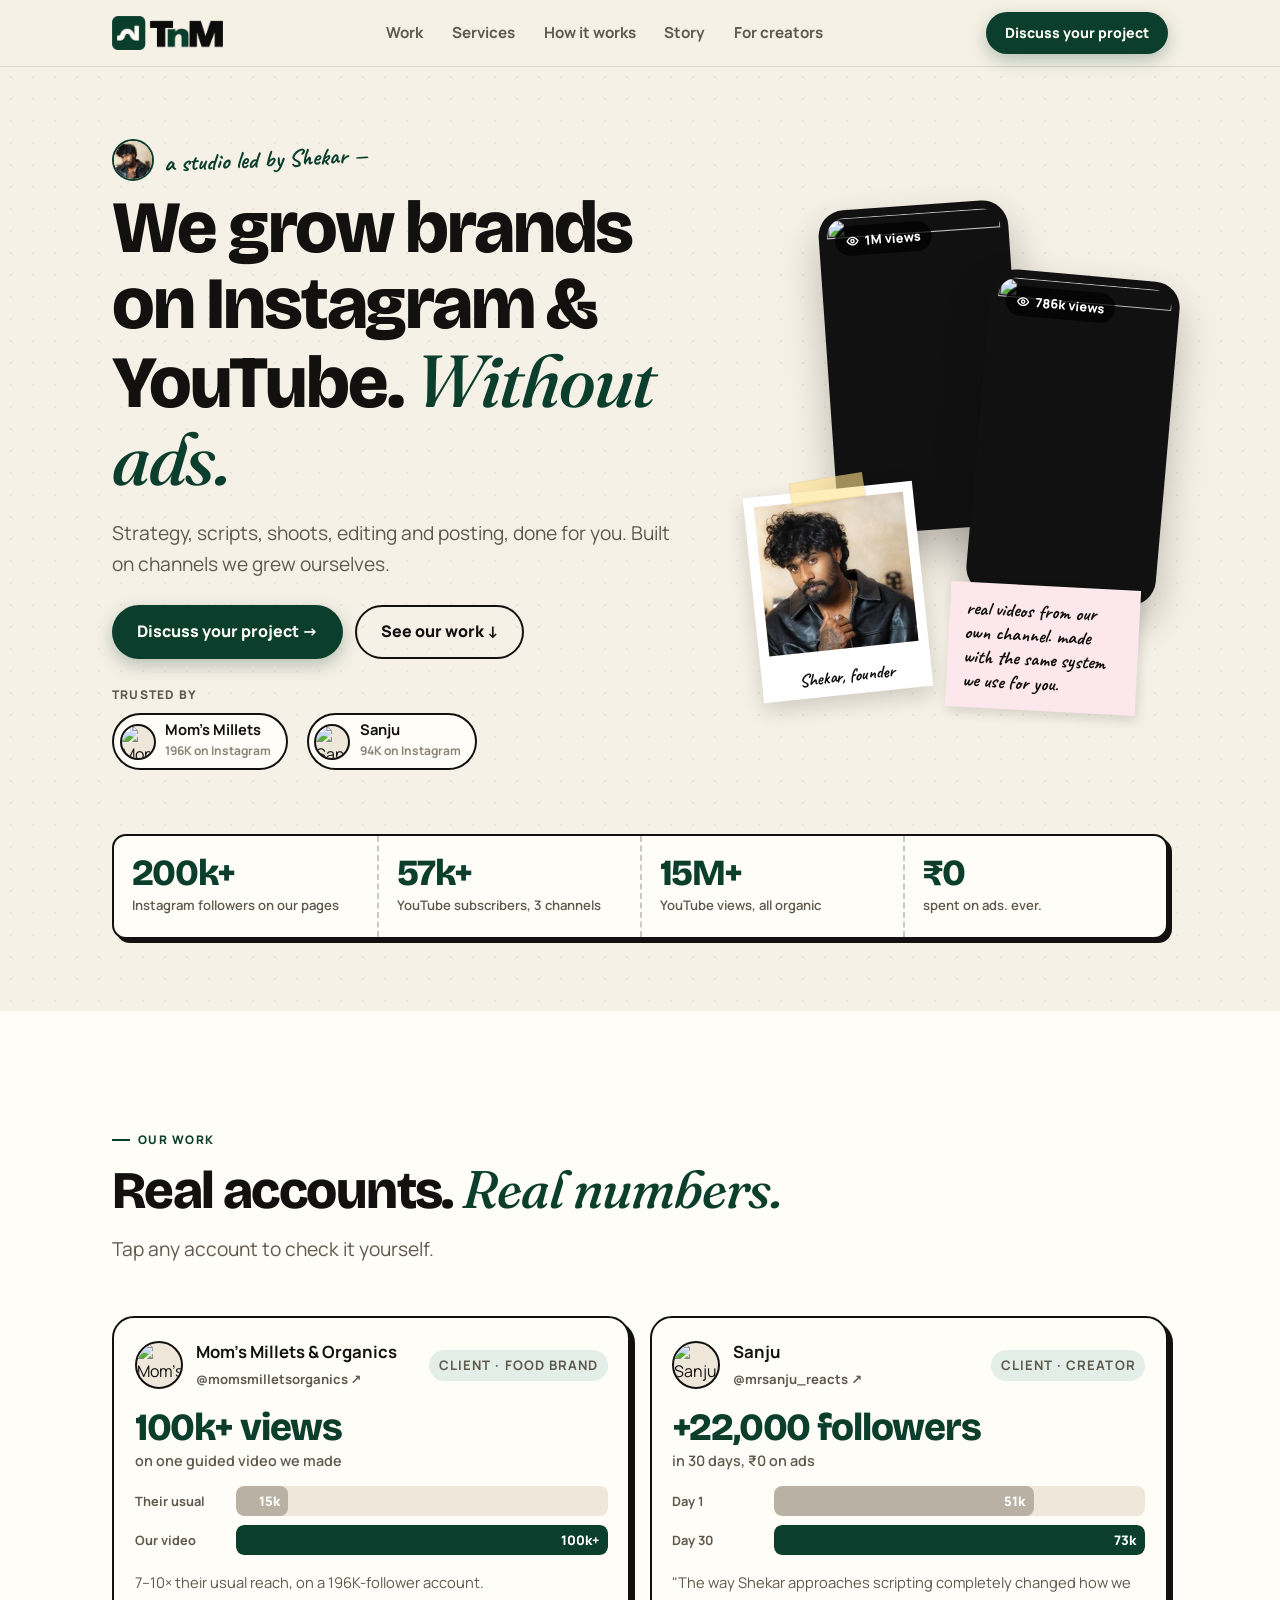
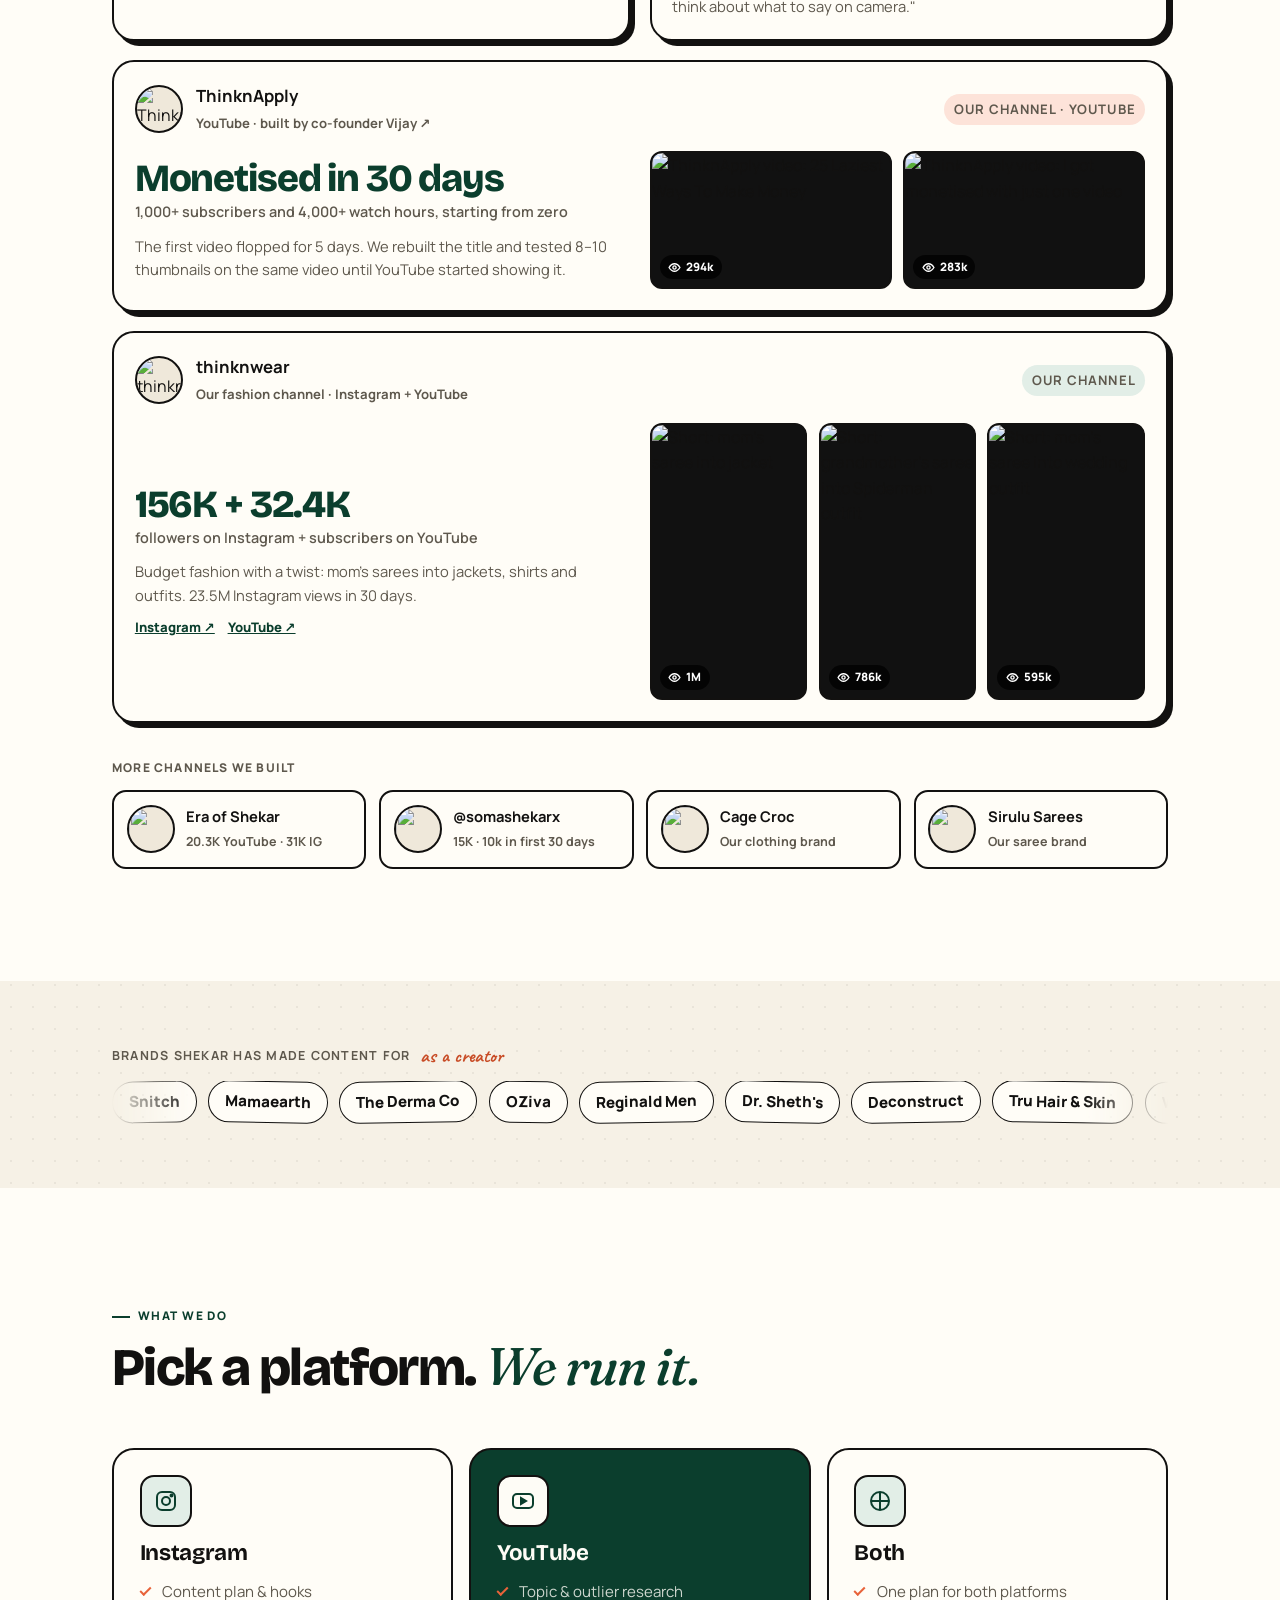
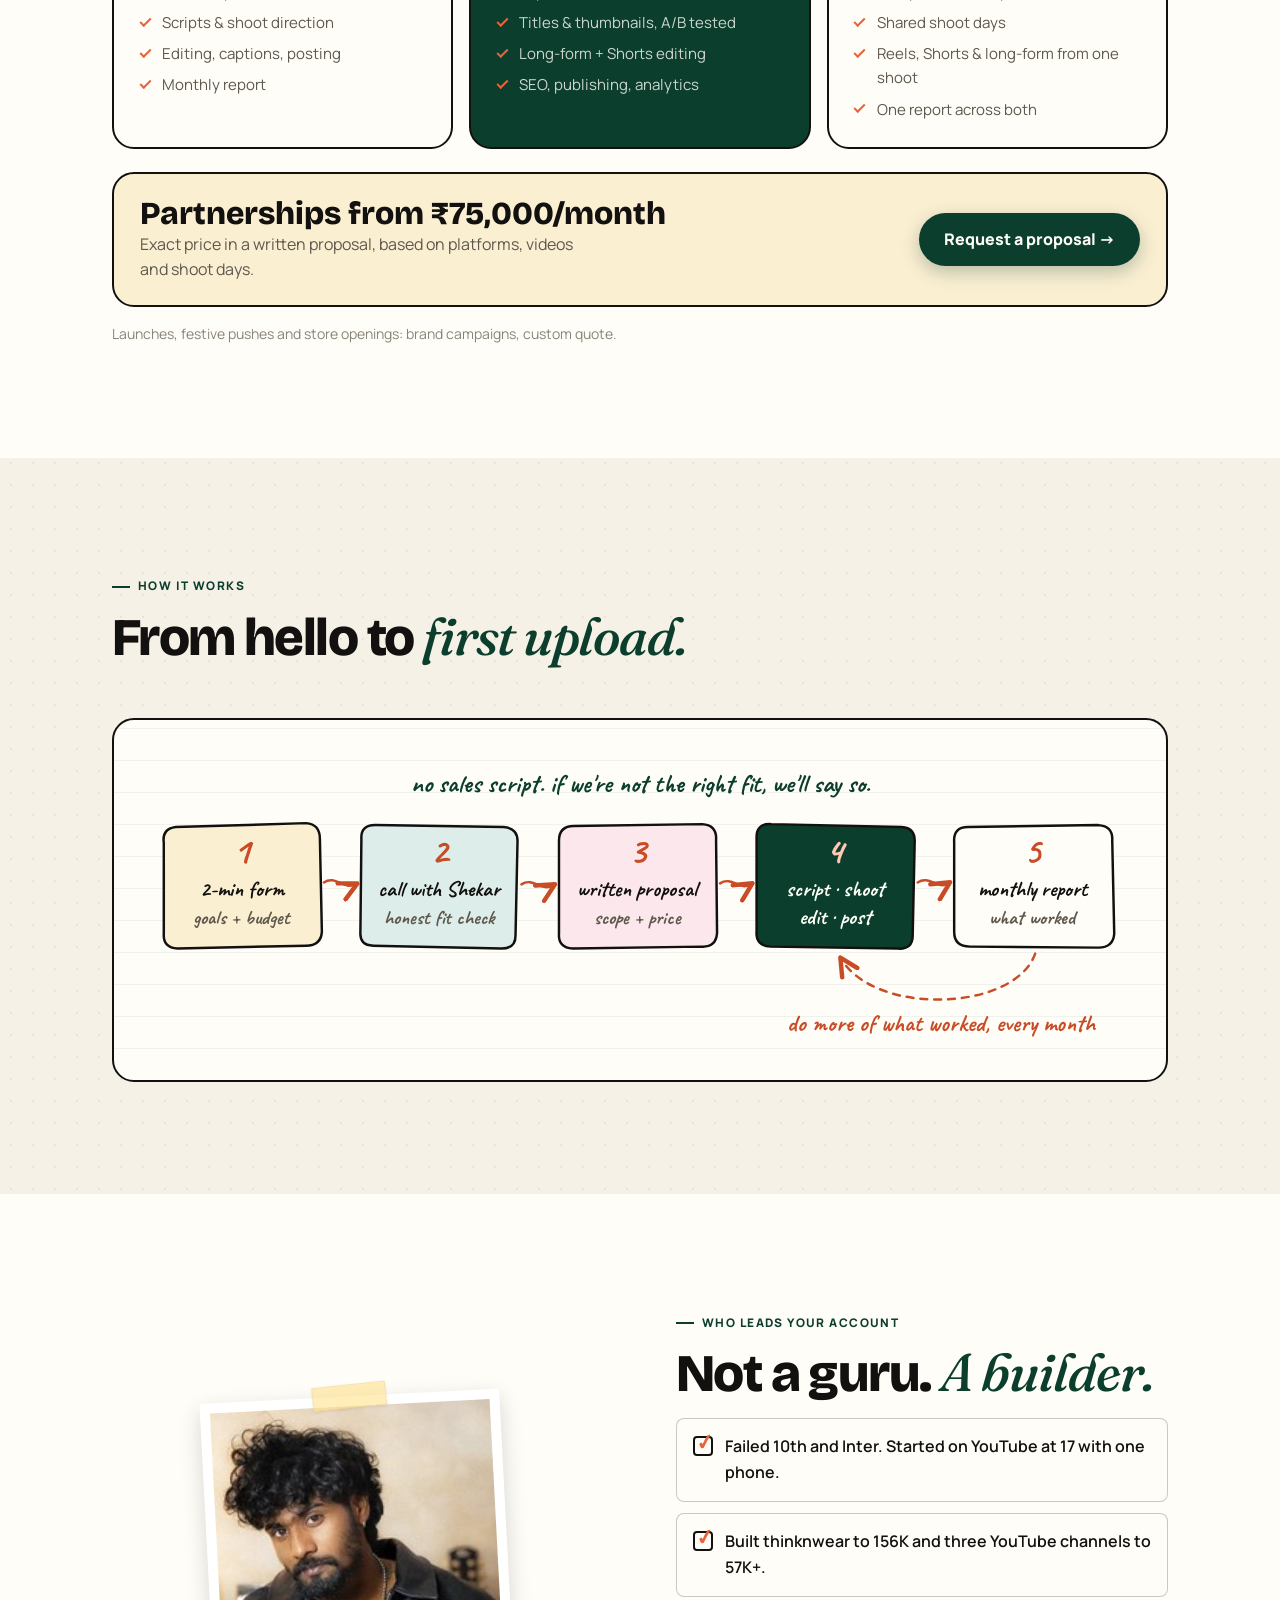
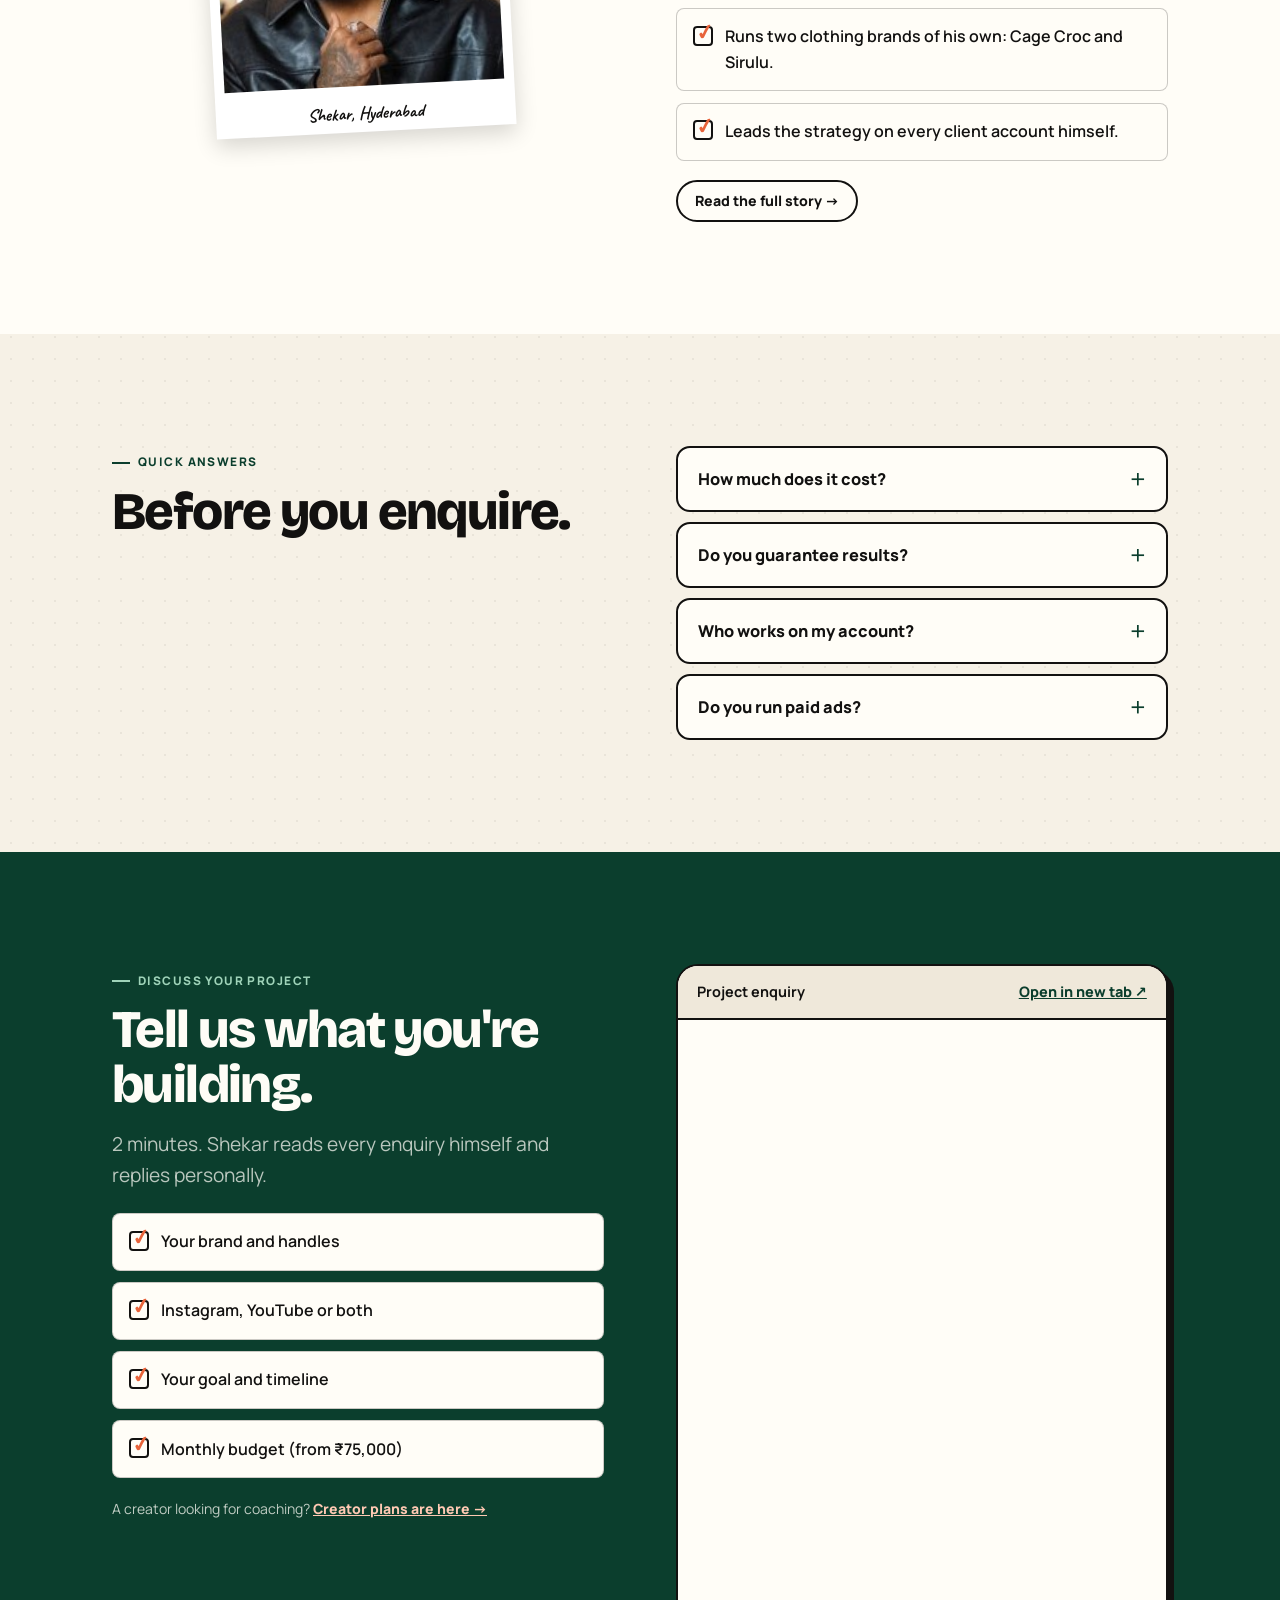
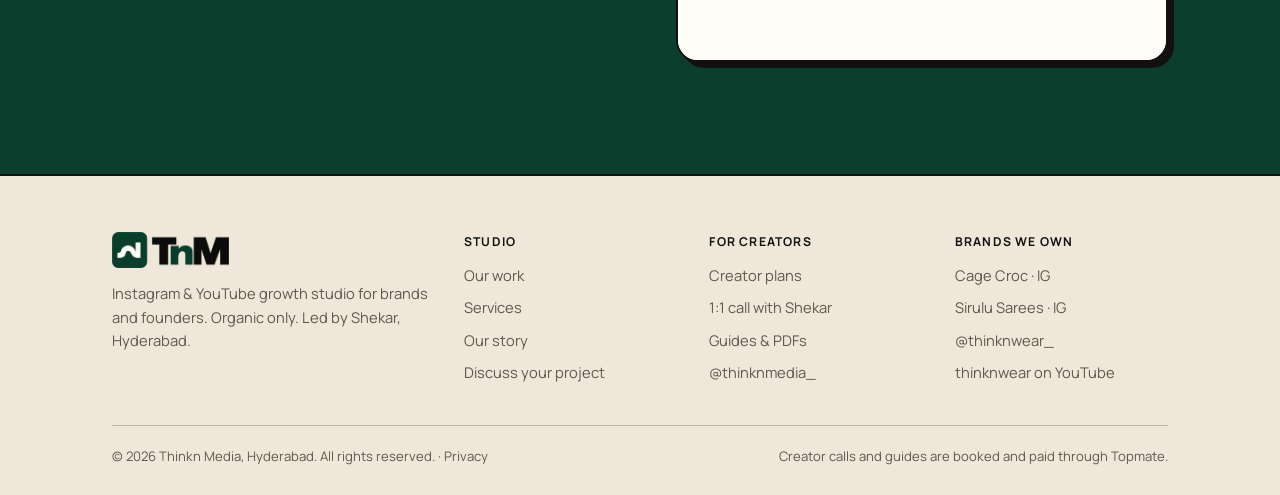
==== commit 485d3ce3: "Add files via upload" ====
--- a/index.html
+++ b/index.html
@@ -3,15 +3,15 @@
 <head>
 <meta charset="UTF-8">
 <meta name="viewport" content="width=device-width, initial-scale=1.0">
-<title>Thinkn Media — Instagram growth with Shekar (@thinknwear_)</title>
-<meta name="description" content="I'm Shekar. I grew my own pages to 200k+ followers and 30–50M monthly views with ₹0 on ads. At Thinkn Media, my team and I do it for creators, coaches and brands.">
+<title>Thinkn Media — Instagram & YouTube growth studio, Hyderabad</title>
+<meta name="description" content="Thinkn Media grows brands and founders on Instagram and YouTube, organically. Strategy, scripts, shoots, editing and posting, led by Shekar. Trusted by Mom's Millets and Sanju.">
 <meta property="og:type" content="website">
-<meta property="og:title" content="Your content isn't the problem. Your direction is. — Thinkn Media">
-<meta property="og:description" content="Instagram & short-form growth led by Shekar (@thinknwear_, 150k+). Book a 1:1 call from ₹2,999.">
-<meta property="og:url" content="https://thinknmedia.vercel.app/">
-<meta property="og:image" content="https://thinknmedia.vercel.app/logo.png">
+<meta property="og:title" content="Thinkn Media — Instagram & YouTube growth studio, Hyderabad">
+<meta property="og:description" content="Thinkn Media grows brands and founders on Instagram and YouTube, organically. Strategy, scripts, shoots, editing and posting, led by Shekar. Trusted by Mom's Millets and Sanju.">
+<meta property="og:url" content="https://thinknmedia.com/">
+<meta property="og:image" content="https://thinknmedia.com/logo.png">
 <meta name="theme-color" content="#0B3E2D">
-<link rel="canonical" href="https://thinknmedia.vercel.app/">
+<link rel="canonical" href="https://thinknmedia.com/">
 <link rel="icon" type="image/png" sizes="32x32" href="favicon-32.png">
 <link rel="icon" type="image/png" sizes="64x64" href="favicon-64.png">
 <link rel="apple-touch-icon" href="apple-touch-icon.png">
@@ -19,22 +19,21 @@
 <link rel="preconnect" href="https://fonts.gstatic.com" crossorigin>
 <link href="https://fonts.googleapis.com/css2?family=Bricolage+Grotesque:opsz,wght@12..96,700;12..96,800&family=Caveat:wght@700&family=Fraunces:ital,opsz,wght@0,9..144,700;1,9..144,500&family=Manrope:wght@400;500;600;700;800&family=Permanent+Marker&display=swap" rel="stylesheet">
 <link rel="stylesheet" href="styles.css">
-<script type="application/ld+json">
-{"@context":"https://schema.org","@type":"Organization","name":"Thinkn Media","url":"https://thinknmedia.vercel.app/","logo":"https://thinknmedia.vercel.app/logo.png","founder":{"@type":"Person","name":"Shekar"},"sameAs":["https://www.instagram.com/thinknmedia_/","https://www.instagram.com/thinknwear_/"]}
-</script>
+<script type="application/ld+json">{"@context":"https://schema.org","@type":"Organization","name":"Thinkn Media","url":"https://thinknmedia.com/","logo":"https://thinknmedia.com/logo.png","address":{"@type":"PostalAddress","addressLocality":"Hyderabad","addressCountry":"IN"},"founder":{"@type":"Person","name":"Soma Shekar"},"sameAs":["https://www.instagram.com/thinknmedia_/","https://www.linkedin.com/in/shekarcreator/"]}</script>
 </head>
 <body>
-
 <header class="nav">
   <div class="wrap nav__in">
     <a href="index.html" class="logo" aria-label="Thinkn Media home"><img src="logo.png" alt="Thinkn Media" width="110" height="34"></a>
     <ul class="nav__links">
-      <li><a href="#results">Results</a></li>
-      <li><a href="coaching.html">Plans</a></li>
-      <li><a href="about.html">My story</a></li>
+      <li><a href="index.html#work">Work</a></li>
+      <li><a href="index.html#services">Services</a></li>
+      <li><a href="index.html#process">How it works</a></li>
+      <li><a href="about.html">Story</a></li>
+      <li><a href="coaching.html">For creators</a></li>
     </ul>
     <div class="nav__cta">
-      <a href="https://topmate.io/eraofshekar/1764414" class="btn btn--primary btn--sm" target="_blank" rel="noopener">Book a call</a>
+      <a href="index.html#contact" class="btn btn--primary btn--sm">Discuss your project</a>
       <button class="nav__toggle" aria-label="Open menu" aria-expanded="false"><span></span><span></span><span></span></button>
     </div>
   </div>
@@ -42,320 +41,281 @@
 
 <main>
 
-<!-- ================= HERO ================= -->
+<!-- ============ HERO ============ -->
 <section class="hero">
   <div class="wrap hero__grid">
     <div>
       <div class="hi-line">
         <img src="shekar.jpg" alt="" width="42" height="42">
-        <span class="hand hand--green tilt-l">hey, I'm Shekar —</span>
-      </div>
-      <h1>Your content isn't the problem. <span class="serif-i green">Your direction is.</span></h1>
-      <p class="lead">I grew my own Instagram pages to <b>200k+ followers</b> and <b>30–50M views a month</b>, without spending a rupee on ads. At Thinkn Media, my team and I do the same for creators, coaches and brands. We find your angle, write your scripts and grow an audience that actually buys.</p>
+        <span class="hand hand--green tilt-l">a studio led by Shekar —</span>
+      </div>
+      <h1>We grow brands on Instagram &amp; YouTube. <span class="serif-i green">Without ads.</span></h1>
+      <p class="lead">Strategy, scripts, shoots, editing and posting, done for you. Built on channels we grew ourselves.</p>
       <div class="btn-row">
-        <a href="https://topmate.io/eraofshekar/1764414" class="btn btn--primary" target="_blank" rel="noopener">Book a 1:1 call with me · ₹2,999</a>
-        <a href="#plans" class="btn btn--ghost">See plans ↓</a>
-      </div>
-      <div class="proof-line">
-        <img src="shekar.jpg" alt="" width="34" height="34">
-        <span><b>177+ people</b> have booked a call with me on Topmate</span>
-      </div>
-      <p class="hand hand--sm" style="margin-top:.6rem">no sales pitch on the call. just an honest look at your page.</p>
-    </div>
-
-    <div class="hero__visual" aria-hidden="true">
-      <div class="polaroid me">
-        <span class="tape tc"></span>
-        <img src="shekar.jpg" alt="">
-        <span class="cap">me. I read every message myself</span>
-      </div>
-      <a class="polaroid polaroid--wide vid" href="https://youtu.be/YqQnGAwPm6A" target="_blank" rel="noopener" tabindex="-1" data-optional-box>
-        <span class="tape tape--pink tl"></span>
-        <img src="https://i.ytimg.com/vi/YqQnGAwPm6A/mqdefault.jpg" alt="" loading="lazy" data-optional>
-        <span class="cap">my first video, age 17</span>
-      </a>
-      <div class="sticky sticky--pink">5 yrs.<br>4 broke.<br>9 pages, deleted.<br>then this.</div>
+        <a href="#contact" class="btn btn--primary">Discuss your project →</a>
+        <a href="#work" class="btn btn--ghost">See our work ↓</a>
+      </div>
+      <div style="margin-top:1.6rem">
+        <p class="trust-label" style="margin-bottom:.6rem">Trusted by</p>
+        <div class="trust">
+          <a class="trust__item" href="https://www.instagram.com/momsmilletsorganics/" target="_blank" rel="noopener"><img class="av av--sm" src="img/ig-momsmilletsorganics.jpg" alt="Mom's Millets & Organics"><div><b>Mom's Millets</b><span>196K on Instagram</span></div></a>
+          <a class="trust__item" href="https://www.instagram.com/mrsanju_reacts/" target="_blank" rel="noopener"><img class="av av--sm" src="img/ig-mrsanju_reacts.jpg" alt="Sanju"><div><b>Sanju</b><span>94K on Instagram</span></div></a>
+        </div>
+      </div>
+    </div>
+
+    <div class="board" aria-hidden="true">
+      <a class="phone p-a" href="https://www.youtube.com/shorts/9iTYPCD_Ji4" target="_blank" rel="noopener" tabindex="-1"><img src="img/short-saree-jacket.jpg" alt=""><span class="phone__badge"><svg width="13" height="13" viewBox="0 0 24 24" fill="none" stroke="currentColor" stroke-width="2.5" aria-hidden="true"><path d="M2 12s4-7 10-7 10 7 10 7-4 7-10 7S2 12 2 12z"/><circle cx="12" cy="12" r="3"/></svg> 1M views</span></a>
+      <a class="phone p-b" href="https://www.youtube.com/shorts/xgnpnUOV2lc" target="_blank" rel="noopener" tabindex="-1"><img src="img/short-saree-spiderman.jpg" alt=""><span class="phone__badge"><svg width="13" height="13" viewBox="0 0 24 24" fill="none" stroke="currentColor" stroke-width="2.5" aria-hidden="true"><path d="M2 12s4-7 10-7 10 7 10 7-4 7-10 7S2 12 2 12z"/><circle cx="12" cy="12" r="3"/></svg> 786k views</span></a>
+      <div class="polaroid"><span class="tape tc"></span><img src="shekar.jpg" alt=""><span class="cap">Shekar, founder</span></div>
+      <div class="sticky sticky--pink">real videos from our own channel. made with the same system we use for you.</div>
     </div>
   </div>
 
   <div class="wrap" style="margin-top:clamp(36px,6vw,64px)">
-    <p class="hand hand--sm tilt-l" style="margin-bottom:.6rem">every number here is public. check it on Instagram ↓</p>
     <div class="statstrip">
-      <div><strong>30–50M</strong><span>views a month across my pages</span></div>
-      <div><strong>200k+</strong><span>followers, all organic</span></div>
-      <div><strong>+22k</strong><span>followers for a client in 30 days</span></div>
+      <div><strong>200k+</strong><span>Instagram followers on our pages</span></div>
+      <div><strong>57k+</strong><span>YouTube subscribers, 3 channels</span></div>
+      <div><strong>15M+</strong><span>YouTube views, all organic</span></div>
       <div><strong>₹0</strong><span>spent on ads. ever.</span></div>
     </div>
   </div>
 </section>
 
-<!-- ================= BRANDS ================= -->
-<section class="section--tight" style="padding-top:0">
-  <div class="wrap">
-    <div class="brands-label"><b>Brands I've made content for</b><span class="hand hand--sm">as a creator</span></div>
+<!-- ============ WORK ============ -->
+<section class="section section--paper" id="work">
+  <div class="wrap">
+    <div class="sec-head reveal">
+      <span class="eyebrow">Our work</span>
+      <h2>Real accounts. <span class="serif-i green">Real numbers.</span></h2>
+      <p class="lead">Tap any account to check it yourself.</p>
+    </div>
+
+    <div class="wgrid">
+      <!-- Mom's Millets -->
+      <article class="wcard reveal">
+        <div class="wcard__head"><img class="av" src="img/ig-momsmilletsorganics.jpg" alt="Mom's Millets & Organics logo"><div><b>Mom's Millets &amp; Organics</b><a href="https://www.instagram.com/momsmilletsorganics/" target="_blank" rel="noopener">@momsmilletsorganics ↗</a></div><span class="wcard__tag">Client · Food brand</span></div>
+        <div class="wcard__result">100k+ views<small>on one guided video we made</small></div>
+        <div class="bars" role="img" aria-label="Their usual videos: 10 to 15 thousand views. Our guided video: over 100 thousand views.">
+          <div class="bars__row"><span>Their usual</span><div class="bars__track"><div class="bars__fill" style="width:14%">15k</div></div></div>
+          <div class="bars__row"><span>Our video</span><div class="bars__track"><div class="bars__fill bars__fill--us" style="width:100%">100k+</div></div></div>
+        </div>
+        <p class="wcard__line">7–10× their usual reach, on a 196K-follower account.</p>
+      </article>
+
+      <!-- Sanju -->
+      <article class="wcard reveal">
+        <div class="wcard__head"><img class="av" src="img/ig-mrsanju_reacts.jpg" alt="Sanju"><div><b>Sanju</b><a href="https://www.instagram.com/mrsanju_reacts/" target="_blank" rel="noopener">@mrsanju_reacts ↗</a></div><span class="wcard__tag">Client · Creator</span></div>
+        <div class="wcard__result">+22,000 followers<small>in 30 days, ₹0 on ads</small></div>
+        <div class="bars" role="img" aria-label="Followers grew from 51 thousand to 73 thousand in 30 days.">
+          <div class="bars__row"><span>Day 1</span><div class="bars__track"><div class="bars__fill" style="width:70%">51k</div></div></div>
+          <div class="bars__row"><span>Day 30</span><div class="bars__track"><div class="bars__fill bars__fill--us" style="width:100%">73k</div></div></div>
+        </div>
+        <p class="wcard__line">"The way Shekar approaches scripting completely changed how we think about what to say on camera."</p>
+      </article>
+
+      <!-- ThinknApply -->
+      <article class="wcard wcard--wide reveal">
+        <div class="wcard__head"><img class="av" src="img/av-thinknapply.jpg" alt="ThinknApply channel"><div><b>ThinknApply</b><a href="https://www.youtube.com/@letsthinknapply" target="_blank" rel="noopener">YouTube · built by co-founder Vijay ↗</a></div><span class="wcard__tag wcard__tag--yt">Our channel · YouTube</span></div>
+        <div class="split" style="gap:1.2rem;align-items:center">
+          <div>
+            <div class="wcard__result">Monetised in 30 days<small>1,000+ subscribers and 4,000+ watch hours, starting from zero</small></div>
+            <p class="wcard__line" style="margin-top:.8rem">The first video flopped for 5 days. We rebuilt the title and tested 8–10 thumbnails on the same video until YouTube started showing it.</p>
+          </div>
+          <div class="thumbs thumbs--2">
+            <a class="thumb thumb--h" href="https://www.youtube.com/watch?v=cvfRDcNSKhk" target="_blank" rel="noopener"><img src="img/yt-thinknapply-25ways.jpg" alt="ThinknApply video: 25 Laziest Ways To Make Money" loading="lazy"><span class="thumb__v"><svg width="13" height="13" viewBox="0 0 24 24" fill="none" stroke="currentColor" stroke-width="2.5" aria-hidden="true"><path d="M2 12s4-7 10-7 10 7 10 7-4 7-10 7S2 12 2 12z"/><circle cx="12" cy="12" r="3"/></svg> 294k</span></a>
+            <a class="thumb thumb--h" href="https://www.youtube.com/watch?v=4rzjgpjuIjE" target="_blank" rel="noopener"><img src="img/yt-thinknapply-monetised.jpg" alt="ThinknApply video: I got monetised with just one video" loading="lazy"><span class="thumb__v"><svg width="13" height="13" viewBox="0 0 24 24" fill="none" stroke="currentColor" stroke-width="2.5" aria-hidden="true"><path d="M2 12s4-7 10-7 10 7 10 7-4 7-10 7S2 12 2 12z"/><circle cx="12" cy="12" r="3"/></svg> 283k</span></a>
+          </div>
+        </div>
+      </article>
+
+      <!-- thinknwear -->
+      <article class="wcard wcard--wide reveal">
+        <div class="wcard__head"><img class="av" src="img/ig-thinknwear_.jpg" alt="thinknwear"><div><b>thinknwear</b><span>Our fashion channel · Instagram + YouTube</span></div><span class="wcard__tag">Our channel</span></div>
+        <div class="split" style="gap:1.2rem;align-items:center">
+          <div>
+            <div class="wcard__result">156K + 32.4K<small>followers on Instagram + subscribers on YouTube</small></div>
+            <p class="wcard__line" style="margin-top:.8rem">Budget fashion with a twist: mom's sarees into jackets, shirts and outfits. 23.5M Instagram views in 30 days.</p>
+            <div class="built__links" style="margin-top:.6rem"><a href="https://www.instagram.com/thinknwear_/" target="_blank" rel="noopener">Instagram ↗</a><a href="https://www.youtube.com/@Thinkwear" target="_blank" rel="noopener">YouTube ↗</a></div>
+          </div>
+          <div class="thumbs thumbs--3">
+            <a class="thumb thumb--v" href="https://www.youtube.com/shorts/9iTYPCD_Ji4" target="_blank" rel="noopener"><img src="img/short-saree-jacket.jpg" alt="Short: mom's saree into jacket" loading="lazy"><span class="thumb__v"><svg width="13" height="13" viewBox="0 0 24 24" fill="none" stroke="currentColor" stroke-width="2.5" aria-hidden="true"><path d="M2 12s4-7 10-7 10 7 10 7-4 7-10 7S2 12 2 12z"/><circle cx="12" cy="12" r="3"/></svg> 1M</span></a>
+            <a class="thumb thumb--v" href="https://www.youtube.com/shorts/xgnpnUOV2lc" target="_blank" rel="noopener"><img src="img/short-saree-spiderman.jpg" alt="Short: grandmother's saree into Spiderman outfit" loading="lazy"><span class="thumb__v"><svg width="13" height="13" viewBox="0 0 24 24" fill="none" stroke="currentColor" stroke-width="2.5" aria-hidden="true"><path d="M2 12s4-7 10-7 10 7 10 7-4 7-10 7S2 12 2 12z"/><circle cx="12" cy="12" r="3"/></svg> 786k</span></a>
+            <a class="thumb thumb--v" href="https://www.youtube.com/shorts/w9vuqUyIeH0" target="_blank" rel="noopener"><img src="img/short-saree-marriage.jpg" alt="Short: mom's saree into wedding outfit" loading="lazy"><span class="thumb__v"><svg width="13" height="13" viewBox="0 0 24 24" fill="none" stroke="currentColor" stroke-width="2.5" aria-hidden="true"><path d="M2 12s4-7 10-7 10 7 10 7-4 7-10 7S2 12 2 12z"/><circle cx="12" cy="12" r="3"/></svg> 595k</span></a>
+          </div>
+        </div>
+      </article>
+    </div>
+
+    <p class="trust-label" style="margin:2.2rem 0 .8rem">More channels we built</p>
+    <div class="chans">
+      <a class="chan" href="https://www.youtube.com/@eraofshekar" target="_blank" rel="noopener"><img class="av" src="img/ig-era_of_shekar.jpg" alt=""><div><b>Era of Shekar</b><span>20.3K YouTube · 31K IG</span></div></a>
+      <a class="chan" href="https://www.instagram.com/somashekarx/" target="_blank" rel="noopener"><img class="av" src="img/ig-somashekarx.jpg" alt=""><div><b>@somashekarx</b><span>15K · 10k in first 30 days</span></div></a>
+      <a class="chan" href="https://cagecroc.com/" target="_blank" rel="noopener"><img class="av" src="img/ig-cagecroc-in.jpg" alt=""><div><b>Cage Croc</b><span>Our clothing brand</span></div></a>
+      <a class="chan" href="https://sirulusarees.com/" target="_blank" rel="noopener"><img class="av" src="img/ig-sirulu-in.jpg" alt=""><div><b>Sirulu Sarees</b><span>Our saree brand</span></div></a>
+    </div>
+  </div>
+</section>
+
+<!-- ============ BRANDS (creator collabs) ============ -->
+<section class="section--tight">
+  <div class="wrap">
+    <div class="brands-label"><b>Brands Shekar has made content for</b><span class="hand hand--sm">as a creator</span></div>
     <div class="marquee" aria-label="Snitch, Mamaearth, The Derma Co, OZiva, Reginald Men, Dr. Sheth's, Deconstruct, Tru Hair & Skin, White House">
       <div class="marquee__track" aria-hidden="true">
-        <span>Snitch</span><span>Mamaearth</span><span>The Derma Co</span><span>OZiva</span><span>Reginald Men</span><span>Dr. Sheth's</span><span>Deconstruct</span><span>Tru Hair & Skin</span><span>White House</span>
-        <span>Snitch</span><span>Mamaearth</span><span>The Derma Co</span><span>OZiva</span><span>Reginald Men</span><span>Dr. Sheth's</span><span>Deconstruct</span><span>Tru Hair & Skin</span><span>White House</span>
-      </div>
-    </div>
-  </div>
-</section>
-
-<!-- ================= PAIN ================= -->
-<section class="section section--paper">
-  <div class="wrap split">
-    <div class="reveal">
-      <span class="eyebrow">Sound familiar?</span>
-      <h2>You're doing everything right. So why isn't it working?</h2>
-      <ul class="pains" style="margin-top:1.5rem">
-        <li>You post 4–5 times a week and the views stay flat</li>
-        <li>One reel blew up. Nothing since.</li>
-        <li>You get views, but no DMs, no clients, no sales</li>
-        <li>You've tried every trend, hook template and "best time to post"</li>
-        <li>You're starting to think the algorithm hates you</li>
-      </ul>
-      <p class="hand hand--lg tilt-l" style="margin-top:1.2rem">I was every one of these. For 4 years.</p>
-    </div>
-    <div class="reveal">
-      <div class="reframe">
-        <p class="big">The content isn't the problem. <span class="serif-i" style="color:#FFC9B3">The direction is.</span></p>
-        <p>You're making videos for random views, not for the one person who would actually care about what you do. Fix the direction, and the same effort starts adding up.</p>
-        <p>That's the first thing I look at. Who are you talking to? Why would they watch till the end? What do you want them to do next? Only then do we write a script.</p>
-        <div class="cost"><b>The quiet cost:</b> every month without a clear direction is another 20–30 videos that teach the algorithm nothing about who you're for.</div>
-      </div>
-    </div>
-  </div>
-</section>
-
-<!-- ================= CLIENT PROOF ================= -->
-<section class="section" id="results">
+        <span>Snitch</span><span>Mamaearth</span><span>The Derma Co</span><span>OZiva</span><span>Reginald Men</span><span>Dr. Sheth's</span><span>Deconstruct</span><span>Tru Hair &amp; Skin</span><span>White House</span>
+        <span>Snitch</span><span>Mamaearth</span><span>The Derma Co</span><span>OZiva</span><span>Reginald Men</span><span>Dr. Sheth's</span><span>Deconstruct</span><span>Tru Hair &amp; Skin</span><span>White House</span>
+      </div>
+    </div>
+  </div>
+</section>
+
+<!-- ============ SERVICES ============ -->
+<section class="section section--paper" id="services">
   <div class="wrap">
     <div class="sec-head reveal">
-      <span class="eyebrow">Real client · real screenshot</span>
-      <h2>51k → 73k followers in 30 days. <span class="serif-i green">No ads.</span></h2>
-    </div>
-    <article class="case reveal">
-      <div class="case__body">
-        <span class="verified">✓ Real client result</span>
-        <p class="case__quote">"We went from 51k to 73k followers in exactly 30 days — all organic, zero paid promotion. The way Shekar approaches scripting completely changed how we think about what to say on camera."</p>
-        <div class="case__who"><span class="ini">S</span><div><b>Sanju</b><a href="https://www.instagram.com/mrsanju_reacts/" target="_blank" rel="noopener">@mrsanju_reacts ↗ see his page</a></div></div>
-        <div class="case__facts">
-          <div><strong>+22k</strong><span>followers</span></div>
-          <div><strong>30</strong><span>days</span></div>
-          <div><strong>₹0</strong><span>on ads</span></div>
-        </div>
-        <p class="small"><b style="color:var(--ink)">What we did:</b> found the angle that was already working, rewrote the hooks around it, and set a posting plan he could keep up.</p>
-      </div>
-      <div class="case__side">
-        <div class="case__shot" data-optional-box>
-          <img src="SanjuReacts.jpeg" alt="Instagram screenshot for @mrsanju_reacts showing growth from 51K to 73K followers in 30 days" loading="lazy" data-optional>
-          <span class="cap">real screenshot, not a mockup</span>
-        </div>
-        <div class="case__fallback" data-fallback hidden><strong>+22,000</strong><span>followers in 30 days</span></div>
-        <p class="hand">51k → 73k. organic only.</p>
-      </div>
-    </article>
-  </div>
-</section>
-
-<!-- ================= OWN PAGES ================= -->
-<section class="section section--paper" id="work">
-  <div class="wrap">
-    <div class="sec-head reveal">
-      <span class="eyebrow">Proof of work</span>
-      <h2>I didn't learn this from a course. <span class="serif-i green">I built it.</span></h2>
-      <p class="lead">Three niches, one way of working, zero paid ads. Tap any handle and check the numbers yourself.</p>
-    </div>
-    <div class="tickets">
-      <div class="ticket ticket--dark reveal">
-        <div class="ticket__l">
-          <span class="ticket__tag">~1 yr ago · where I got good</span>
-          <div class="ticket__name">Think N Wear</div>
-          <a class="ticket__handle" href="https://www.instagram.com/thinknwear_/" target="_blank" rel="noopener">@thinknwear_ ↗</a>
-          <p class="ticket__desc">Budget fashion with a twist: IKEA bags into trousers, mom's sarees into shirts.</p>
-        </div>
-        <div class="ticket__stats"><div><strong>150k+</strong><span>followers</span></div><div><strong>23.5M</strong><span>views / 30d</span></div><div><strong>450k</strong><span>avg views</span></div></div>
-      </div>
-      <div class="ticket reveal">
-        <div class="ticket__l">
-          <span class="ticket__tag">~3 yrs ago · the first one</span>
-          <div class="ticket__name">Era of Shekar</div>
-          <a class="ticket__handle" href="https://www.instagram.com/era_of_shekar/" target="_blank" rel="noopener">@era_of_shekar ↗</a>
-          <p class="ticket__desc">Fitness. Posted daily without a plan, just to build the habit. Also on YouTube.</p>
-        </div>
-        <div class="ticket__stats"><div><strong>26k</strong><span>IG followers</span></div><div><strong>20.1k</strong><span>YT subs</span></div><div><strong>3.9M</strong><span>views</span></div></div>
-      </div>
-      <div class="ticket reveal">
-        <div class="ticket__l">
-          <span class="ticket__tag">started with ₹20,000</span>
-          <div class="ticket__name">SomaShekarX</div>
-          <a class="ticket__handle" href="https://www.instagram.com/somashekarx/" target="_blank" rel="noopener">@somashekarx ↗</a>
-          <p class="ticket__desc">Building a clothing brand in public, from day one. 10k followers in the first 30 days.</p>
-        </div>
-        <div class="ticket__stats"><div><strong>16k</strong><span>followers</span></div><div><strong>1.2M</strong><span>monthly views</span></div><div><strong>30 days</strong><span>to 10k</span></div></div>
-      </div>
-    </div>
-  </div>
-</section>
-
-<!-- ================= PLANS ================= -->
-<section class="section" id="plans">
-  <div class="wrap">
-    <div class="sec-head reveal">
-      <span class="eyebrow">Work with me</span>
-      <h2>Four ways to work with me. <span class="serif-i green">Start small.</span></h2>
-      <p class="lead">I lead every plan personally. You choose how much you want my team to handle.</p>
-    </div>
-
-    <div class="tap-hint">
-      <svg width="34" height="30" viewBox="0 0 34 30" fill="none" aria-hidden="true"><path d="M3 4c9-2 20 2 24 14" stroke="#C84C26" stroke-width="2.5" stroke-linecap="round"/><path d="M21 15l6 4 3-7" stroke="#C84C26" stroke-width="2.5" stroke-linecap="round" stroke-linejoin="round"/></svg>
-      <span class="hand">tap any plan to see everything that's included</span>
-    </div>
-
-    <div class="plan-taps">
-      <a class="plan-tap plan-tap--start" href="coaching.html#call">
-        <span class="stamp stamp--coral">start here</span>
-        <div class="plan-tap__top">
-          <div><span class="plan-tap__lvl">01 · Diagnosis</span><h3>1:1 call with me</h3></div>
-          <div class="plan-tap__price">₹2,999<small>one-time · 60 min</small></div>
-        </div>
-        <p>We go through your account together. I tell you what's broken, why, and exactly what to post next.</p>
-        <p class="plan-tap__for"><b>Best for:</b> anyone not sure where to start</p>
-        <span class="plan-tap__cta">Tap to see what's included <i>→</i></span>
-      </a>
-      <a class="plan-tap" href="coaching.html#strategy">
-        <div class="plan-tap__top">
-          <div><span class="plan-tap__lvl">02 · Strategy</span><h3>Script & Strategy</h3></div>
-          <div class="plan-tap__price">₹35k<small>per month</small></div>
-        </div>
-        <p>You choose the topics. I write the scripts and set your direction, with a weekly strategy call.</p>
-        <p class="plan-tap__for"><b>Best for:</b> creators who can film but don't know what to say</p>
-        <span class="plan-tap__cta">Tap to see what's included <i>→</i></span>
-      </a>
-      <a class="plan-tap" href="coaching.html#system">
-        <span class="stamp">most complete</span>
-        <div class="plan-tap__top">
-          <div><span class="plan-tap__lvl">03 · System</span><h3>Full System</h3></div>
-          <div class="plan-tap__price">₹60k<small>per month</small></div>
-        </div>
-        <p>I decide what you post and when, and write every script. You just show up and film.</p>
-        <p class="plan-tap__for"><b>Best for:</b> coaches & founders who want growth without the thinking</p>
-        <span class="plan-tap__cta">Tap to see what's included <i>→</i></span>
-      </a>
-      <a class="plan-tap" href="coaching.html#creator-os">
-        <div class="plan-tap__top">
-          <div><span class="plan-tap__lvl">04 · Done for you</span><h3>Creator OS</h3></div>
-          <div class="plan-tap__price">₹1.5L<small>per month</small></div>
-        </div>
-        <p>Your whole content engine, done for you: strategy, shoot days, editing, publishing and analytics.</p>
-        <p class="plan-tap__for"><b>Best for:</b> busy founders & brands</p>
-        <span class="plan-tap__cta">Tap to see what's included <i>→</i></span>
-      </a>
-    </div>
-    <p class="hand hand--sm tilt-l" style="margin-top:1.4rem">not sure which one? book the call. if you don't need a monthly plan, I'll tell you.</p>
-  </div>
-</section>
-
-<!-- ================= PROCESS ================= -->
-<section class="section section--green">
+      <span class="eyebrow">What we do</span>
+      <h2>Pick a platform. <span class="serif-i green">We run it.</span></h2>
+    </div>
+    <div class="svc3">
+      <div class="svc reveal">
+        <span class="svc__icon"><svg width="24" height="24" viewBox="0 0 24 24" fill="none" stroke="currentColor" stroke-width="2" aria-hidden="true"><rect x="3" y="3" width="18" height="18" rx="5"/><circle cx="12" cy="12" r="4"/><circle cx="17.5" cy="6.5" r="1" fill="currentColor"/></svg></span>
+        <h3>Instagram</h3>
+        <ul><li>Content plan &amp; hooks</li><li>Scripts &amp; shoot direction</li><li>Editing, captions, posting</li><li>Monthly report</li></ul>
+      </div>
+      <div class="svc svc--green reveal">
+        <span class="svc__icon"><svg width="24" height="24" viewBox="0 0 24 24" fill="none" stroke="currentColor" stroke-width="2" aria-hidden="true"><rect x="2" y="5" width="20" height="14" rx="4"/><path d="M10 9v6l5-3z" fill="currentColor"/></svg></span>
+        <h3>YouTube</h3>
+        <ul><li>Topic &amp; outlier research</li><li>Titles &amp; thumbnails, A/B tested</li><li>Long-form + Shorts editing</li><li>SEO, publishing, analytics</li></ul>
+      </div>
+      <div class="svc reveal">
+        <span class="svc__icon"><svg width="24" height="24" viewBox="0 0 24 24" fill="none" stroke="currentColor" stroke-width="2" aria-hidden="true"><path d="M4 12h16M12 4v16"/><circle cx="12" cy="12" r="9"/></svg></span>
+        <h3>Both</h3>
+        <ul><li>One plan for both platforms</li><li>Shared shoot days</li><li>Reels, Shorts &amp; long-form from one shoot</li><li>One report across both</li></ul>
+      </div>
+    </div>
+    <div class="price-note reveal" style="margin-top:1.4rem">
+      <div><strong>Partnerships from <span class="price-floor">₹75,000/month</span></strong><p>Exact price in a written proposal, based on platforms, videos and shoot days.</p></div>
+      <a href="#contact" class="btn btn--primary">Request a proposal →</a>
+    </div>
+    <p class="small" style="margin-top:1rem">Launches, festive pushes and store openings: brand campaigns, custom quote.</p>
+  </div>
+</section>
+
+<!-- ============ PROCESS (napkin) ============ -->
+<section class="section" id="process">
   <div class="wrap">
     <div class="sec-head reveal">
       <span class="eyebrow">How it works</span>
-      <h2>Angle first. Then scripts. Then data.</h2>
-      <p class="lead">Most people jump straight to filming. That's why most content goes nowhere. Here's the order I follow for every page, including my own.</p>
-    </div>
-    <div class="steps">
-      <div class="step reveal">
-        <span class="step__n">1.</span><span class="step__when">Week 1</span>
-        <h3>Diagnosis & angle</h3>
-        <p>I go through your data and find out why it isn't growing. Then we lock the angle that makes you different.</p>
-        <div class="step__out">You get: your exact content angle, and why the old way wasn't working.</div>
-      </div>
-      <div class="step reveal">
-        <span class="step__n">2.</span><span class="step__when">Weeks 2–4</span>
-        <h3>Scripts & system</h3>
-        <p>Hooks built for watch-time and a posting rhythm you can actually keep. Every video gets a job: trust, reach, or action.</p>
-        <div class="step__out">You get: a system that doesn't depend on inspiration.</div>
-      </div>
-      <div class="step reveal">
-        <span class="step__n">3.</span><span class="step__when">Months 2–3</span>
-        <h3>The conversion loop</h3>
-        <p>We point the reach at your real goal, whether that's clients, customers or a loyal audience, and keep tuning with data.</p>
-        <div class="step__out">You get: reach that works for your goal, not just a big number.</div>
-      </div>
-    </div>
-    <div class="loop" style="margin-top:2.5rem" aria-label="Behaviour, strategy, story, content, data, iteration">
-      <span>Behaviour</span><i>→</i><span>Strategy</span><i>→</i><span>Story</span><i>→</i><span>Content</span><i>→</i><span>Data</span><i>→</i><span>Iteration</span>
-    </div>
-  </div>
-</section>
-
-<!-- ================= LETTER ================= -->
+      <h2>From hello to <span class="serif-i green">first upload.</span></h2>
+    </div>
+    <div class="napkin reveal">
+      <svg viewBox="0 0 1000 300" role="img" aria-label="How it works: 1 two-minute form, 2 call with Shekar, 3 written proposal, 4 we script, shoot, edit and post, 5 monthly report, then repeat what worked." xmlns="http://www.w3.org/2000/svg">
+  <defs>
+    <marker id="ah" viewBox="0 0 10 10" refX="8" refY="5" markerWidth="9" markerHeight="9" orient="auto-start-reverse"><path d="M1 1 L9 5 L1 9" fill="none" stroke="#C84C26" stroke-width="2" stroke-linecap="round" stroke-linejoin="round"/></marker>
+  </defs>
+  <g font-family="Caveat, cursive" font-weight="700" fill="#121110">
+    <!-- node 1 -->
+    <path d="M18 92 Q16 78 30 76 L162 72 Q176 73 176 88 L178 182 Q177 196 162 196 L32 199 Q17 198 18 184 Z" fill="#FBEFD2" stroke="#121110" stroke-width="2.5"/>
+    <text x="97" y="112" text-anchor="middle" font-size="38" fill="#C84C26">1</text>
+    <text x="97" y="146" text-anchor="middle" font-size="22">2-min form</text>
+    <text x="97" y="174" text-anchor="middle" font-size="20" fill="#5E584D">goals + budget</text>
+    <!-- node 2 -->
+    <path d="M218 88 Q217 74 232 74 L362 76 Q377 77 376 92 L374 186 Q374 199 360 199 L230 196 Q216 196 217 182 Z" fill="#DDEDE9" stroke="#121110" stroke-width="2.5"/>
+    <text x="297" y="112" text-anchor="middle" font-size="38" fill="#C84C26">2</text>
+    <text x="297" y="146" text-anchor="middle" font-size="22">call with Shekar</text>
+    <text x="297" y="174" text-anchor="middle" font-size="20" fill="#5E584D">honest fit check</text>
+    <!-- node 3 -->
+    <path d="M418 90 Q418 75 433 75 L563 73 Q578 74 577 89 L578 183 Q577 198 562 197 L432 199 Q417 198 418 184 Z" fill="#FCE8EC" stroke="#121110" stroke-width="2.5"/>
+    <text x="497" y="112" text-anchor="middle" font-size="38" fill="#C84C26">3</text>
+    <text x="497" y="146" text-anchor="middle" font-size="22">written proposal</text>
+    <text x="497" y="174" text-anchor="middle" font-size="20" fill="#5E584D">scope + price</text>
+    <!-- node 4 -->
+    <path d="M618 86 Q618 72 633 73 L765 76 Q779 77 778 92 L776 186 Q776 200 761 199 L632 197 Q617 196 618 182 Z" fill="#0B3E2D" stroke="#121110" stroke-width="2.5"/>
+    <text x="697" y="112" text-anchor="middle" font-size="38" fill="#FFC9B3">4</text>
+    <text x="697" y="146" text-anchor="middle" font-size="22" fill="#FEFCF6">script · shoot</text>
+    <text x="697" y="174" text-anchor="middle" font-size="22" fill="#FEFCF6">edit · post</text>
+    <!-- node 5 -->
+    <path d="M818 91 Q817 76 832 76 L964 74 Q979 75 978 90 L980 184 Q979 198 964 198 L834 197 Q818 197 818 182 Z" fill="#FFFDF7" stroke="#121110" stroke-width="2.5"/>
+    <text x="897" y="112" text-anchor="middle" font-size="38" fill="#C84C26">5</text>
+    <text x="897" y="146" text-anchor="middle" font-size="22">monthly report</text>
+    <text x="897" y="174" text-anchor="middle" font-size="20" fill="#5E584D">what worked</text>
+  </g>
+  <g fill="none" stroke="#C84C26" stroke-width="2.5" stroke-linecap="round" marker-end="url(#ah)">
+    <path d="M180 132 C192 124 200 140 212 134"/>
+    <path d="M380 134 C392 126 400 142 412 135"/>
+    <path d="M581 133 C593 125 601 141 612 134"/>
+    <path d="M781 132 C793 124 801 140 812 133"/>
+    <path d="M900 204 C880 262 740 268 704 210" stroke-dasharray="7 7"/>
+  </g>
+  <text x="805" y="282" text-anchor="middle" font-family="Caveat, cursive" font-weight="700" font-size="24" fill="#C84C26">do more of what worked, every month</text>
+  <text x="500" y="40" text-anchor="middle" font-family="Caveat, cursive" font-weight="700" font-size="26" fill="#0B3E2D">no sales script. if we're not the right fit, we'll say so.</text>
+</svg>
+
+      <ol class="napkin-list">
+        <li><b>1</b><div><strong>2-minute form</strong><span>Your brand, goals and budget.</span></div></li>
+        <li><b>2</b><div><strong>Call with Shekar</strong><span>Where you are, where you want to be.</span></div></li>
+        <li><b>3</b><div><strong>Written proposal</strong><span>Scope, shoot days, videos, price.</span></div></li>
+        <li><b>4</b><div><strong>We script, shoot, edit, post</strong><span>On a fixed weekly rhythm.</span></div></li>
+        <li><b>5</b><div><strong>Monthly report</strong><span>What worked, then we do more of it.</span></div></li>
+      </ol>
+    </div>
+  </div>
+</section>
+
+<!-- ============ FOUNDER ============ -->
+<section class="section section--paper">
+  <div class="wrap split" style="align-items:center">
+    <div class="reveal" style="display:flex;justify-content:center">
+      <div class="polaroid" style="width:min(300px,80%);transform:rotate(-3deg)"><span class="tape tc"></span><img src="shekar.jpg" alt="Shekar, founder of Thinkn Media"><span class="cap">Shekar, Hyderabad</span></div>
+    </div>
+    <div class="reveal">
+      <span class="eyebrow">Who leads your account</span>
+      <h2 style="margin:.8rem 0 1rem">Not a guru. <span class="serif-i green">A builder.</span></h2>
+      <ul class="pains">
+        <li>Failed 10th and Inter. Started on YouTube at 17 with one phone.</li>
+        <li>Built thinknwear to 156K and three YouTube channels to 57K+.</li>
+        <li>Runs two clothing brands of his own: Cage Croc and Sirulu.</li>
+        <li>Leads the strategy on every client account himself.</li>
+      </ul>
+      <a href="about.html" class="btn btn--ghost btn--sm" style="margin-top:1.2rem">Read the full story →</a>
+    </div>
+  </div>
+</section>
+
+<!-- ============ FAQ ============ -->
 <section class="section">
-  <div class="wrap split" style="align-items:center">
+  <div class="wrap split">
+    <div class="reveal"><span class="eyebrow">Quick answers</span><h2 style="margin-top:.8rem">Before you enquire.</h2></div>
+    <div class="faq reveal">
+      <details><summary>How much does it cost?</summary><p>Partnerships start at <span class="price-floor">₹75,000 a month</span>. The exact price depends on platforms, number of videos and shoot days, and comes in a written proposal.</p></details>
+      <details><summary>Do you guarantee results?</summary><p>No one honest can. We guarantee the work: clear angle, strong scripts and packaging, and decisions from your data.</p></details>
+      <details><summary>Who works on my account?</summary><p>Shekar leads strategy and scripts. The team handles shoots, editing and posting.</p></details>
+      <details><summary>Do you run paid ads?</summary><p>No. We focus on organic content. That's where our results come from.</p></details>
+    </div>
+  </div>
+</section>
+
+<!-- ============ CONTACT ============ -->
+<section class="section section--green" id="contact">
+  <div class="wrap split" style="align-items:start">
     <div class="reveal">
-      <span class="eyebrow">Why me</span>
-      <h2>I'm not a guru. <span class="serif-i green">I'm proof.</span></h2>
-      <p class="lead" style="margin-top:1rem">Before you trust anyone with your page, you should know where they started.</p>
-      <div style="margin-top:1.5rem"><span class="sticky sticky--teal" style="display:inline-block;max-width:250px">I read every message myself. No assistant.</span></div>
+      <span class="eyebrow">Discuss your project</span>
+      <h2 style="margin:.8rem 0 1rem">Tell us what you're building.</h2>
+      <p class="lead">2 minutes. Shekar reads every enquiry himself and replies personally.</p>
+      <ul class="pains" style="margin-top:1.4rem;color:var(--ink)">
+        <li>Your brand and handles</li>
+        <li>Instagram, YouTube or both</li>
+        <li>Your goal and timeline</li>
+        <li>Monthly budget (from <span class="price-floor">₹75,000</span>)</li>
+      </ul>
+      <p class="small" style="margin-top:1.2rem;color:rgba(254,252,246,.75)">A creator looking for coaching? <a href="coaching.html" style="color:#FFC9B3;font-weight:800">Creator plans are here →</a></p>
     </div>
     <div class="reveal">
-      <div class="letter">
-        <span class="tape tr"></span>
-        <div class="letter__head"><img src="shekar.jpg" alt="Shekar" width="64" height="64"><div><b>A note from me</b><span>Shekar, founder of Thinkn Media</span></div></div>
-        <p>I failed 10th. Then Inter. I started on YouTube at 17 with an Oppo A37, and for four years I didn't earn a single rupee.</p>
-        <p>I paid a coach who told me things I already knew. I bought fake subscribers once, out of desperation. Nothing worked.</p>
-        <p>What changed was one thing: understanding <b>why someone watches a video till the end</b>, and planning that before I pressed record. The 9 months after that brought in ₹17 lakhs.</p>
-        <p>That's what I do for you now. No shortcuts, no fake numbers. Just the thing that actually worked for me.</p>
-        <p class="sign">— Shekar</p>
-        <a href="about.html" class="btn btn--ghost btn--sm" style="margin-top:1rem">Read my full story →</a>
-      </div>
-    </div>
-  </div>
-</section>
-
-<!-- ================= FAQ ================= -->
-<section class="section section--paper">
-  <div class="wrap split">
-    <div class="reveal">
-      <span class="eyebrow">Before you message me</span>
-      <h2>Honest answers.</h2>
-      <p class="hand hand--sm tilt-l" style="margin-top:1rem">more answers on the <a href="coaching.html#faq" style="color:inherit">plans page</a></p>
-    </div>
-    <div class="faq reveal">
-      <details>
-        <summary>Can you guarantee followers?</summary>
-        <p>No. Be careful of anyone who does. What I guarantee is the work: a clear angle, strong scripts and decisions made from your data. My own pages and Sanju's 30 days show where that usually leads.</p>
-      </details>
-      <details>
-        <summary>Will I talk to you, or to someone on your team?</summary>
-        <p>Me. I take the calls and lead the strategy on every account myself. My team helps with editing and publishing on the bigger plans. I keep the client list small so that stays true.</p>
-      </details>
-      <details>
-        <summary>Do I need a big following to start?</summary>
-        <p>No. I've grown pages from under 1,000 followers. What matters is a clear angle, not your follower count today.</p>
-      </details>
-      <details>
-        <summary>What if I'm shy on camera?</summary>
-        <p>That's easier to fix than bad habits. We build around the way you naturally talk, not a performance.</p>
-      </details>
-    </div>
-  </div>
-</section>
-
-<!-- ================= FINAL CTA ================= -->
-<section class="section--tight">
-  <div class="wrap">
-    <div class="final reveal">
-      <p class="hand">read this far?</p>
-      <h2>Let's fix your page together.</h2>
-      <p>One call. 60 minutes. You'll know exactly what's wrong and what to post next, whether you work with me after or not.</p>
-      <div class="btn-row">
-        <a href="https://topmate.io/eraofshekar/1764414" class="btn btn--cream" target="_blank" rel="noopener">Book a call with me · ₹2,999</a>
-        <a href="https://form.typeform.com/to/WlCTt4BV" class="btn btn--ghost" target="_blank" rel="noopener">Or tell me about your page</a>
-      </div>
-      <p class="hand hand--sm" style="margin:1.2rem 0 0">I reply to the form personally, within 24 hours.</p>
+      <div class="form-shell" style="color:var(--ink)">
+        <div class="form-shell__bar"><b>Project enquiry</b><a href="https://form.typeform.com/to/WlCTt4BV" target="_blank" rel="noopener" style="color:var(--green);font-weight:800">Open in new tab ↗</a></div>
+        <iframe src="https://form.typeform.com/to/WlCTt4BV" title="Thinkn Media project enquiry form" loading="lazy"></iframe>
+      </div>
     </div>
   </div>
 </section>
@@ -367,33 +327,32 @@
     <div class="footer__grid">
       <div>
         <a href="index.html" class="logo"><img src="logo.png" alt="Thinkn Media" width="117" height="36"></a>
-        <p>Instagram & short-form growth for creators, coaches and brands. Led by Shekar. Made in India.</p>
+        <p>Instagram &amp; YouTube growth studio for brands and founders. Organic only. Led by Shekar, Hyderabad.</p>
       </div>
       <div>
-        <h4>Explore</h4>
-        <ul><li><a href="coaching.html">Plans & pricing</a></li><li><a href="index.html#results">Results</a></li><li><a href="about.html">My story</a></li><li><a href="about.html#guides">Guides & PDFs</a></li></ul>
+        <h4>Studio</h4>
+        <ul><li><a href="index.html#work">Our work</a></li><li><a href="index.html#services">Services</a></li><li><a href="about.html">Our story</a></li><li><a href="index.html#contact">Discuss your project</a></li></ul>
       </div>
       <div>
-        <h4>Talk to me</h4>
-        <ul><li><a href="https://topmate.io/eraofshekar/1764414" target="_blank" rel="noopener">Book a 1:1 call</a></li><li><a href="https://form.typeform.com/to/WlCTt4BV" target="_blank" rel="noopener">Contact form</a></li><li><a href="https://www.instagram.com/thinknmedia_/" target="_blank" rel="noopener">@thinknmedia_</a></li></ul>
+        <h4>For creators</h4>
+        <ul><li><a href="coaching.html">Creator plans</a></li><li><a href="https://topmate.io/eraofshekar/1764414" target="_blank" rel="noopener">1:1 call with Shekar</a></li><li><a href="about.html#guides">Guides &amp; PDFs</a></li><li><a href="https://www.instagram.com/thinknmedia_/" target="_blank" rel="noopener">@thinknmedia_</a></li></ul>
       </div>
       <div>
-        <h4>My pages</h4>
-        <ul><li><a href="https://www.instagram.com/thinknwear_/" target="_blank" rel="noopener">@thinknwear_</a></li><li><a href="https://www.instagram.com/era_of_shekar/" target="_blank" rel="noopener">@era_of_shekar</a></li><li><a href="https://www.instagram.com/somashekarx/" target="_blank" rel="noopener">@somashekarx</a></li><li><a href="https://cagecroc.com/" target="_blank" rel="noopener">Cage Croc</a></li></ul>
+        <h4>Brands we own</h4>
+        <ul><li><a href="https://cagecroc.com/" target="_blank" rel="noopener">Cage Croc</a> · <a href="https://www.instagram.com/cagecroc.in/" target="_blank" rel="noopener">IG</a></li><li><a href="https://sirulusarees.com/" target="_blank" rel="noopener">Sirulu Sarees</a> · <a href="https://www.instagram.com/sirulu.in/" target="_blank" rel="noopener">IG</a></li><li><a href="https://www.instagram.com/thinknwear_/" target="_blank" rel="noopener">@thinknwear_</a></li><li><a href="https://www.youtube.com/@Thinkwear" target="_blank" rel="noopener">thinknwear on YouTube</a></li></ul>
       </div>
     </div>
     <div class="footer__bottom">
-      <span>© <span data-year>2026</span> Thinkn Media. All rights reserved.</span>
-      <span>Calls and guides are booked and paid through Topmate.</span>
+      <span>© <span data-year>2026</span> Thinkn Media, Hyderabad. All rights reserved. · <a href="privacy.html">Privacy</a></span>
+      <span>Creator calls and guides are booked and paid through Topmate.</span>
     </div>
   </div>
 </footer>
 
-<a href="https://topmate.io/eraofshekar/1764414" class="sticky-cta" target="_blank" rel="noopener">
-  <span>Talk to me 1:1<small>60 min · ₹2,999 · instant booking</small></span>
-  <span class="btn btn--primary btn--sm">Book →</span>
+<a href="#contact" class="sticky-cta">
+  <span>Building a brand?<small>Instagram + YouTube · custom proposal</small></span>
+  <span class="btn btn--primary btn--sm">Enquire →</span>
 </a>
-
 <script src="main.js"></script>
 </body>
 </html>
--- a/styles.css
+++ b/styles.css
@@ -622,3 +622,208 @@
 
 /* grid children shouldn't stretch past the viewport (e.g. scrolling tab rows) */
 .split > *, .diary > *, .combo > *, .goggins > *, .hero__grid > *, .cover-board > * { min-width: 0; }
+
+/* =========================================================
+   v3 — premium business route (services, work, contact)
+   ========================================================= */
+.svc-grid { display: grid; grid-template-columns: repeat(2, minmax(0, 1fr)); gap: 1.1rem; }
+@media (max-width: 760px) { .svc-grid { grid-template-columns: 1fr; } }
+.svc { background: var(--paper); border: 2px solid var(--ink); border-radius: var(--r-lg); padding: 1.6rem; display: flex; flex-direction: column; gap: .8rem; position: relative; text-decoration: none; transition: transform .15s, box-shadow .15s; }
+a.svc:hover { transform: translate(-2px,-2px); box-shadow: 5px 5px 0 var(--ink); }
+.svc--green { background: var(--green); color: var(--cream); }
+.svc--green p, .svc--green li { color: rgba(254,252,246,.78); }
+.svc__icon { width: 52px; height: 52px; border-radius: 14px; background: var(--green-soft); color: var(--green); display: grid; place-items: center; border: 2px solid var(--ink); }
+.svc--green .svc__icon { background: var(--cream); }
+.svc__plat { font: 800 .72rem/1 var(--f-body); letter-spacing: .1em; text-transform: uppercase; color: var(--green); }
+.svc--green .svc__plat { color: #9FD3B9; }
+.svc h3 { font-size: 1.4rem; }
+.svc p { color: var(--sub); }
+.svc ul { list-style: none; display: grid; gap: .45rem; font-size: .94rem; color: var(--sub); }
+.svc li { padding-left: 1.4rem; position: relative; }
+.svc li::before { content: ""; position: absolute; left: 0; top: .45em; width: 11px; height: 6px; border-left: 2.5px solid var(--coral); border-bottom: 2.5px solid var(--coral); transform: rotate(-45deg); }
+.svc__more { margin-top: auto; font-weight: 800; font-size: .92rem; display: inline-flex; gap: .4rem; align-items: center; }
+.svc__proof { font-size: .86rem; padding: .7rem .85rem; background: var(--paper-2); border-radius: 10px; color: var(--ink); }
+.svc--green .svc__proof { background: rgba(254,252,246,.1); color: var(--cream); }
+
+.work-grid { display: grid; grid-template-columns: repeat(3, minmax(0, 1fr)); gap: 1.1rem; }
+@media (max-width: 960px) { .work-grid { grid-template-columns: repeat(2, minmax(0, 1fr)); } }
+@media (max-width: 640px) { .work-grid { grid-template-columns: 1fr; } }
+.work { background: var(--paper); border: 2px solid var(--ink); border-radius: var(--r-lg); overflow: hidden; display: flex; flex-direction: column; text-decoration: none; transition: transform .15s, box-shadow .15s; }
+a.work:hover { transform: translate(-2px,-2px); box-shadow: 5px 5px 0 var(--ink); }
+.work__top { background: var(--green); color: var(--cream); padding: 1.4rem 1.3rem 1.2rem; display: flex; flex-direction: column; gap: .35rem; min-height: 150px; justify-content: flex-end; position: relative; }
+.work__top--coral { background: var(--coral-dark); }
+.work__top--ink { background: var(--ink); }
+.work__top--mustard { background: #8A6A1F; }
+.work__big { font: 800 clamp(2.1rem, 4vw, 2.7rem)/1 var(--f-display); letter-spacing: -.03em; }
+.work__bigsub { font-size: .85rem; color: rgba(254,252,246,.78); font-weight: 600; }
+.work__body { padding: 1.2rem 1.3rem 1.3rem; display: flex; flex-direction: column; gap: .5rem; flex: 1; }
+.work__tag { font-size: .7rem; font-weight: 800; letter-spacing: .1em; text-transform: uppercase; color: var(--muted); }
+.work h3 { font-size: 1.2rem; }
+.work p { color: var(--sub); font-size: .93rem; }
+.work__link { margin-top: auto; padding-top: .6rem; font-weight: 800; font-size: .9rem; color: var(--green); }
+.work .stamp { position: absolute; top: 14px; right: 14px; }
+
+.case-study { display: grid; grid-template-columns: .9fr 1.1fr; gap: clamp(1.5rem, 4vw, 3rem); align-items: start; background: var(--paper); border: 2px solid var(--ink); border-radius: var(--r-lg); padding: clamp(1.4rem, 4vw, 2.4rem); box-shadow: 6px 6px 0 var(--ink); }
+@media (max-width: 860px) { .case-study { grid-template-columns: 1fr; box-shadow: 4px 4px 0 var(--ink); } }
+.case-study + .case-study { margin-top: 1.6rem; }
+.cs-label { font-size: .72rem; font-weight: 800; letter-spacing: .1em; text-transform: uppercase; color: var(--muted); display: block; margin-bottom: .25rem; }
+.cs-block { margin-bottom: 1.1rem; }
+.cs-block p { color: var(--sub); }
+.cs-metric { background: var(--green); color: var(--cream); border-radius: var(--r); padding: 1.3rem; }
+.cs-metric strong { display: block; font: 800 clamp(2.4rem, 5vw, 3.2rem)/1 var(--f-display); letter-spacing: -.03em; }
+.cs-metric span { color: rgba(254,252,246,.78); font-size: .92rem; }
+.cs-metrics { display: grid; gap: .8rem; }
+.cs-row { display: grid; grid-template-columns: 1fr 1fr; gap: .8rem; }
+.cs-row div { background: var(--paper-2); border-radius: 12px; padding: .9rem; }
+.cs-row strong { display: block; font: 800 1.5rem/1 var(--f-display); }
+.cs-row span { font-size: .78rem; color: var(--sub); font-weight: 700; }
+.power { display: grid; grid-template-columns: repeat(5, minmax(0, 1fr)); gap: .6rem; }
+@media (max-width: 760px) { .power { grid-template-columns: 1fr; } }
+.power div { border: 2px solid var(--ink); border-radius: 12px; padding: .9rem; background: var(--paper); }
+.power b { display: block; font: 800 1.6rem/1 var(--f-display); color: var(--coral-dark); }
+.power span { font-weight: 800; display: block; margin: .25rem 0; }
+.power p { font-size: .85rem; color: var(--sub); }
+
+.yt-strip { display: grid; grid-template-columns: repeat(3, minmax(0, 1fr)); gap: 1rem; }
+@media (max-width: 860px) { .yt-strip { grid-template-columns: 1fr; } }
+.yt { background: var(--paper); border: 2px solid var(--ink); border-radius: var(--r); padding: 1.2rem; display: flex; flex-direction: column; gap: .5rem; text-decoration: none; transition: transform .15s, box-shadow .15s; }
+.yt:hover { transform: translate(-2px,-2px); box-shadow: 4px 4px 0 var(--ink); }
+.yt__head { display: flex; align-items: center; gap: .6rem; font-weight: 800; }
+.yt__head svg { flex: none; }
+.yt__nums { display: flex; gap: 1.2rem; flex-wrap: wrap; }
+.yt__nums strong { display: block; font: 800 1.45rem/1 var(--f-display); }
+.yt__nums span { font-size: .72rem; color: var(--muted); font-weight: 800; text-transform: uppercase; letter-spacing: .05em; }
+.yt p { font-size: .9rem; color: var(--sub); }
+
+.price-note { display: flex; flex-wrap: wrap; gap: 1rem 2rem; align-items: center; justify-content: space-between; background: var(--mustard-light); border: 2px solid var(--ink); border-radius: var(--r-lg); padding: 1.4rem 1.6rem; }
+.price-note strong { font: 800 clamp(1.5rem, 3vw, 2rem)/1.1 var(--f-display); }
+.price-note p { color: var(--sub); max-width: 46ch; }
+
+.route { display: grid; grid-template-columns: 1.3fr 1fr; gap: 1rem; }
+@media (max-width: 760px) { .route { grid-template-columns: 1fr; } }
+
+.form-shell { background: var(--paper); border: 2px solid var(--ink); border-radius: var(--r-lg); overflow: hidden; box-shadow: 6px 6px 0 var(--ink); }
+.form-shell iframe { width: 100%; height: 640px; border: 0; display: block; background: var(--paper); }
+.form-shell__bar { display: flex; justify-content: space-between; align-items: center; gap: 1rem; flex-wrap: wrap; padding: .9rem 1.2rem; border-bottom: 2px solid var(--ink); background: var(--paper-2); font-size: .9rem; }
+.qlist { list-style: none; display: grid; gap: .6rem; counter-reset: q; }
+.qlist li { counter-increment: q; padding: .85rem 1rem .85rem 3rem; position: relative; background: var(--paper); border: 1.5px solid var(--line-2); border-radius: 10px; font-weight: 600; }
+.qlist li::before { content: counter(q); position: absolute; left: .9rem; top: .7rem; font: 700 1.4rem/1 var(--f-hand); color: var(--coral-dark); }
+
+.legal { max-width: 760px; }
+.legal h2 { font-size: 1.4rem; margin: 2rem 0 .6rem; }
+.legal p, .legal li { color: var(--sub); margin-bottom: .6rem; }
+.legal ul { padding-left: 1.2rem; }
+.svc.svc--green p, .svc.svc--green li { color: rgba(254,252,246,.8); }
+.power--list div { display: grid; grid-template-columns: 44px 1fr; column-gap: .6rem; align-items: center; padding: .75rem .9rem; }
+.power--list b { grid-row: span 2; font-size: 1.9rem; }
+.power--list span { margin: 0; }
+.power--list p { grid-column: 2; }
+
+/* =========================================================
+   v4 — visual one-page home
+   ========================================================= */
+.av { width: 48px; height: 48px; border-radius: 50%; object-fit: cover; border: 2px solid var(--ink); background: var(--paper-2); flex: none; }
+.av--lg { width: 64px; height: 64px; }
+.av--sm { width: 36px; height: 36px; }
+
+/* hero proof board */
+.board { position: relative; min-height: 500px; }
+.phone { position: absolute; width: 190px; border-radius: 26px; background: #111; padding: 8px; box-shadow: 0 20px 40px rgba(0,0,0,.25); }
+.phone img { width: 100%; aspect-ratio: 9 / 16; object-fit: cover; border-radius: 19px; display: block; }
+.phone__badge { position: absolute; left: 16px; bottom: 18px; background: rgba(0,0,0,.72); color: #fff; border-radius: 999px; padding: .3rem .7rem; font-size: .8rem; font-weight: 800; display: flex; gap: .35rem; align-items: center; }
+.phone__badge svg { flex: none; }
+.board .phone.p-a { right: 150px; top: 0; transform: rotate(-4deg); z-index: 2; }
+.board .phone.p-b { right: 0; top: 70px; transform: rotate(5deg); z-index: 3; }
+.board .polaroid { position: absolute; left: 0; bottom: 10px; width: 170px; transform: rotate(-6deg); z-index: 4; }
+.board .sticky { position: absolute; right: 30px; bottom: -6px; width: 190px; z-index: 5; transform: rotate(3deg); }
+@media (max-width: 960px) {
+  .board { min-height: 0; display: grid; grid-template-columns: 1fr 1fr; gap: .9rem; align-items: start; }
+  .board .phone, .board .polaroid, .board .sticky { position: relative; inset: auto; width: auto; }
+  .board .phone.p-a { transform: rotate(-3deg); }
+  .board .phone.p-b { transform: rotate(3deg); margin-top: 1.5rem; }
+  .board .polaroid { display: none; }
+  .board .sticky { grid-column: 1 / -1; justify-self: center; width: 220px; }
+}
+
+/* trust row */
+.trust { display: flex; flex-wrap: wrap; gap: .7rem 1.2rem; align-items: center; }
+.trust__item { display: flex; align-items: center; gap: .6rem; background: var(--paper); border: 2px solid var(--ink); border-radius: 999px; padding: .35rem .9rem .35rem .35rem; text-decoration: none; }
+.trust__item b { display: block; font-size: .92rem; line-height: 1.1; }
+.trust__item span { font-size: .75rem; color: var(--muted); font-weight: 700; }
+.trust-label { font-size: .75rem; font-weight: 800; letter-spacing: .1em; text-transform: uppercase; color: var(--sub); }
+
+/* work cards */
+.wgrid { display: grid; grid-template-columns: repeat(2, minmax(0, 1fr)); gap: 1.2rem; }
+@media (max-width: 860px) { .wgrid { grid-template-columns: 1fr; } }
+.wcard { background: var(--paper); border: 2px solid var(--ink); border-radius: var(--r-lg); padding: 1.3rem; display: flex; flex-direction: column; gap: 1rem; box-shadow: 5px 5px 0 var(--ink); min-width: 0; }
+.wcard--wide { grid-column: 1 / -1; }
+.wcard__head { display: flex; align-items: center; gap: .8rem; }
+.wcard__head b { display: block; font-size: 1.05rem; }
+.wcard__head a, .wcard__head span { font-size: .82rem; color: var(--sub); font-weight: 700; text-decoration: none; }
+.wcard__tag { margin-left: auto; font-size: .68rem; font-weight: 800; letter-spacing: .08em; text-transform: uppercase; background: var(--green-soft); color: var(--green); padding: .3rem .6rem; border-radius: 999px; white-space: nowrap; }
+.wcard__tag--yt { background: #FDE3D9; color: var(--coral-dark); }
+.wcard__result { font: 800 clamp(1.8rem, 3.6vw, 2.4rem)/1 var(--f-display); letter-spacing: -.03em; color: var(--green); }
+.wcard__result small { display: block; font: 600 .9rem/1.3 var(--f-body); color: var(--sub); letter-spacing: 0; margin-top: .35rem; }
+.wcard__line { font-size: .92rem; color: var(--sub); }
+
+/* bar chart */
+.bars { display: grid; gap: .55rem; }
+.bars__row { display: grid; grid-template-columns: 92px 1fr; align-items: center; gap: .6rem; font-size: .8rem; font-weight: 700; color: var(--sub); }
+.bars__track { height: 30px; background: var(--paper-2); border-radius: 8px; overflow: hidden; }
+.bars__fill { height: 100%; border-radius: 8px; display: flex; align-items: center; justify-content: flex-end; padding-right: .55rem; color: #fff; font-weight: 800; font-size: .82rem; min-width: 48px; background: #B9B2A4; }
+.bars__fill--us { background: var(--green); }
+
+/* thumbnails */
+.thumbs { display: grid; gap: .7rem; }
+.thumbs--3 { grid-template-columns: repeat(3, minmax(0, 1fr)); }
+.thumbs--2 { grid-template-columns: repeat(2, minmax(0, 1fr)); }
+.thumb { position: relative; display: block; border-radius: 12px; overflow: hidden; border: 2px solid var(--ink); text-decoration: none; background: #111; }
+.thumb img { width: 100%; display: block; object-fit: cover; }
+.thumb--v img { aspect-ratio: 9 / 16; }
+.thumb--h img { aspect-ratio: 16 / 9; }
+.thumb__v { position: absolute; left: 8px; bottom: 8px; background: rgba(0,0,0,.75); color: #fff; border-radius: 999px; padding: .2rem .55rem; font-size: .72rem; font-weight: 800; display: flex; gap: .3rem; align-items: center; }
+.thumb__play { position: absolute; inset: 0; display: grid; place-items: center; opacity: 0; transition: opacity .15s; background: rgba(0,0,0,.25); }
+.thumb:hover .thumb__play { opacity: 1; }
+.shot-mini { border-radius: 12px; overflow: hidden; border: 2px solid var(--ink); }
+.shot-mini img { width: 100%; display: block; }
+
+/* channel chips */
+.chans { display: grid; grid-template-columns: repeat(4, minmax(0, 1fr)); gap: .8rem; }
+@media (max-width: 960px) { .chans { grid-template-columns: repeat(2, minmax(0, 1fr)); } }
+.chan { display: flex; gap: .7rem; align-items: center; background: var(--paper); border: 2px solid var(--ink); border-radius: 14px; padding: .8rem; text-decoration: none; transition: transform .15s, box-shadow .15s; min-width: 0; }
+.chan:hover { transform: translate(-2px,-2px); box-shadow: 4px 4px 0 var(--ink); }
+.chan b { display: block; font-size: .92rem; white-space: nowrap; overflow: hidden; text-overflow: ellipsis; }
+.chan span { font-size: .78rem; color: var(--sub); font-weight: 700; }
+.chan > div { min-width: 0; }
+
+/* services compact */
+.svc3 { display: grid; grid-template-columns: repeat(3, minmax(0, 1fr)); gap: 1rem; }
+@media (max-width: 860px) { .svc3 { grid-template-columns: 1fr; } }
+
+/* napkin process */
+.napkin { background: var(--paper); border: 2px solid var(--ink); border-radius: var(--r-lg); padding: clamp(1rem, 3vw, 2rem); background-image: repeating-linear-gradient(0deg, transparent 0 31px, rgba(11,62,45,.06) 31px 32px); overflow-x: auto; }
+.napkin svg { display: block; width: 100%; min-width: 760px; height: auto; }
+.napkin-list { display: none; }
+@media (max-width: 760px) {
+  .napkin svg { display: none; }
+  .napkin-list { display: grid; gap: .3rem; list-style: none; }
+  .napkin-list li { display: grid; grid-template-columns: 44px 1fr; gap: .6rem; align-items: start; padding: .7rem 0; border-bottom: 2px dashed var(--line-2); }
+  .napkin-list li:last-child { border-bottom: 0; }
+  .napkin-list b { font: 700 2rem/1 var(--f-hand); color: var(--coral-dark); }
+  .napkin-list strong { display: block; font-size: 1.02rem; }
+  .napkin-list span { font-size: .9rem; color: var(--sub); }
+}
+
+/* brands built */
+.built { display: grid; grid-template-columns: repeat(2, minmax(0, 1fr)); gap: 1rem; }
+@media (max-width: 640px) { .built { grid-template-columns: 1fr; } }
+.built__card { display: flex; gap: .9rem; align-items: center; border: 2px solid var(--ink); border-radius: 16px; padding: 1rem; background: var(--paper); }
+.built__card b { display: block; font-size: 1.05rem; }
+.built__card p { font-size: .86rem; color: var(--sub); }
+.built__links { display: flex; gap: .8rem; flex-wrap: wrap; margin-top: .3rem; }
+.built__links a { font-size: .82rem; font-weight: 800; color: var(--green); }
+.wcard__head { flex-wrap: wrap; }
+.wcard__head > div { min-width: 0; flex: 1; }
+@media (max-width: 520px) { .wcard__tag { margin-left: 0; order: -1; flex-basis: 100%; width: fit-content; flex-grow: 0; } }
+.phone__badge { top: 16px; bottom: auto; }
+@media (max-width: 520px) { .wcard__tag { max-width: max-content; } .chans { grid-template-columns: 1fr; } }
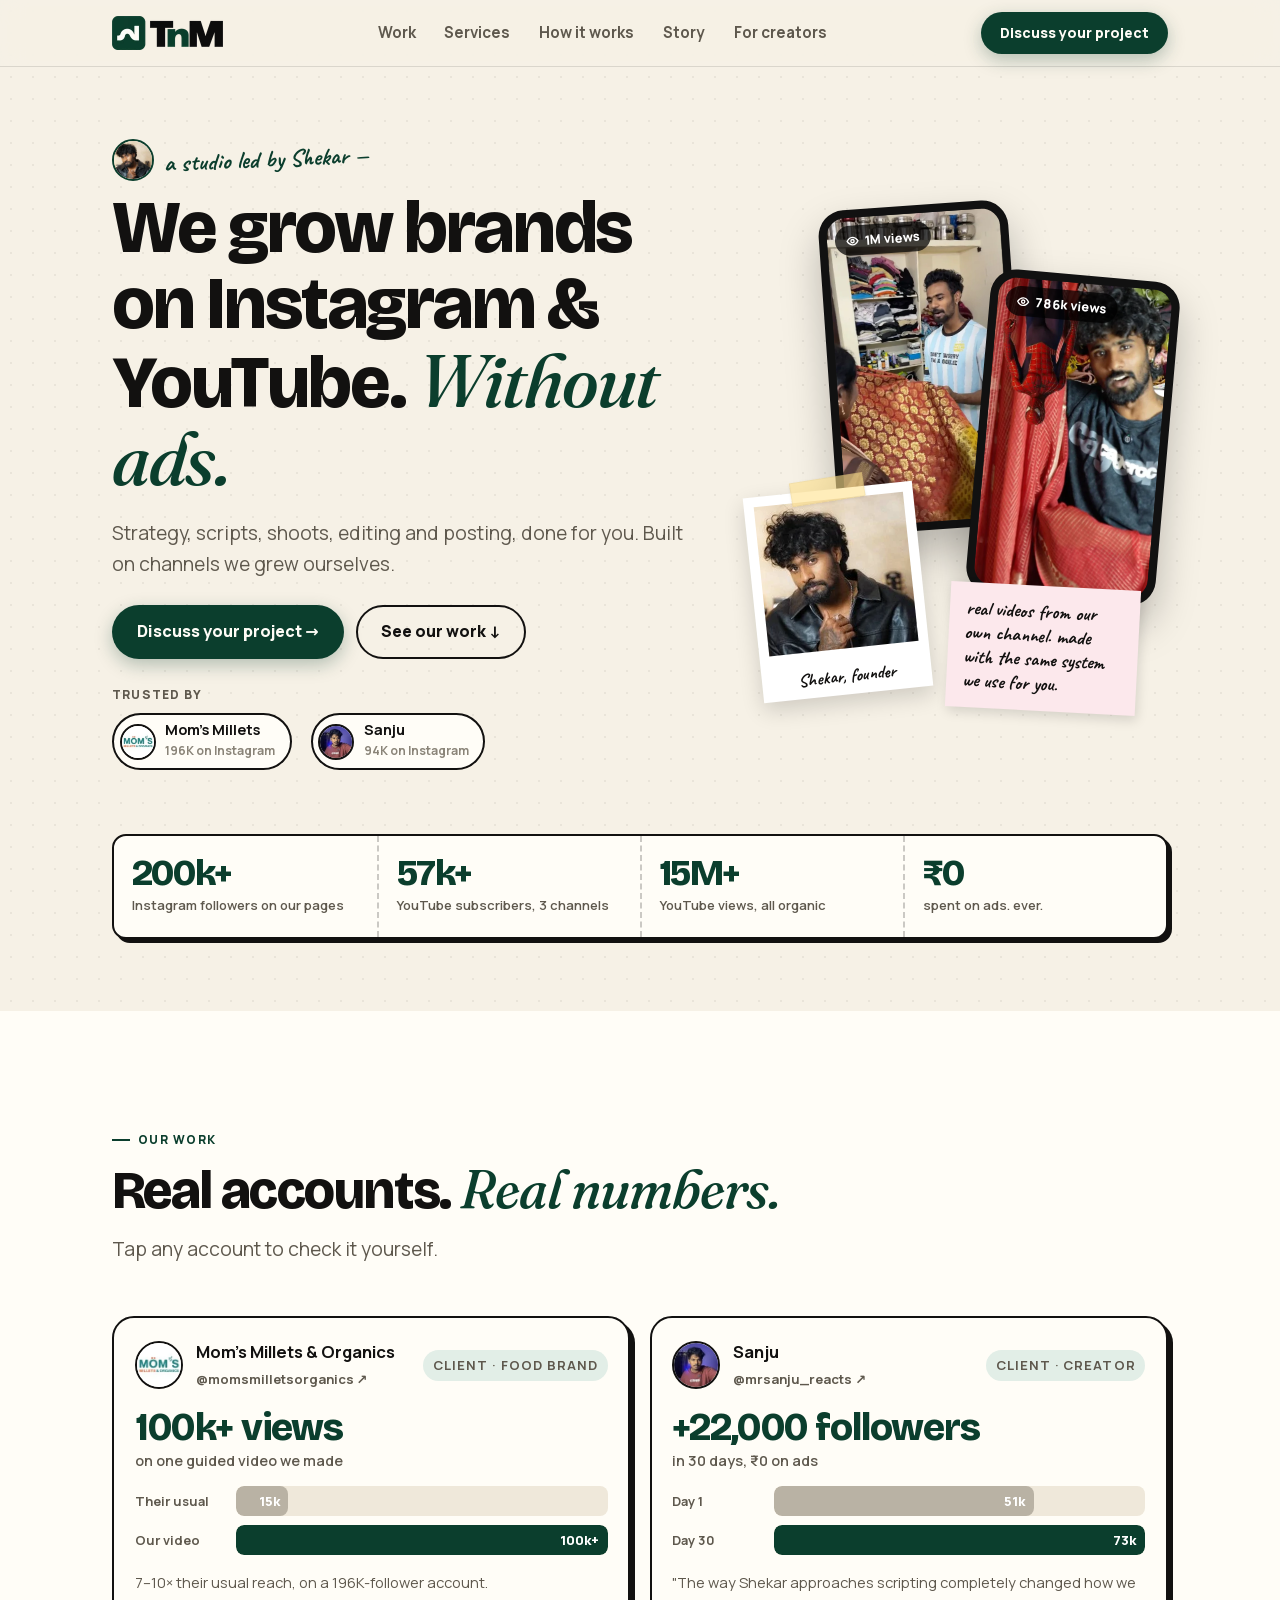
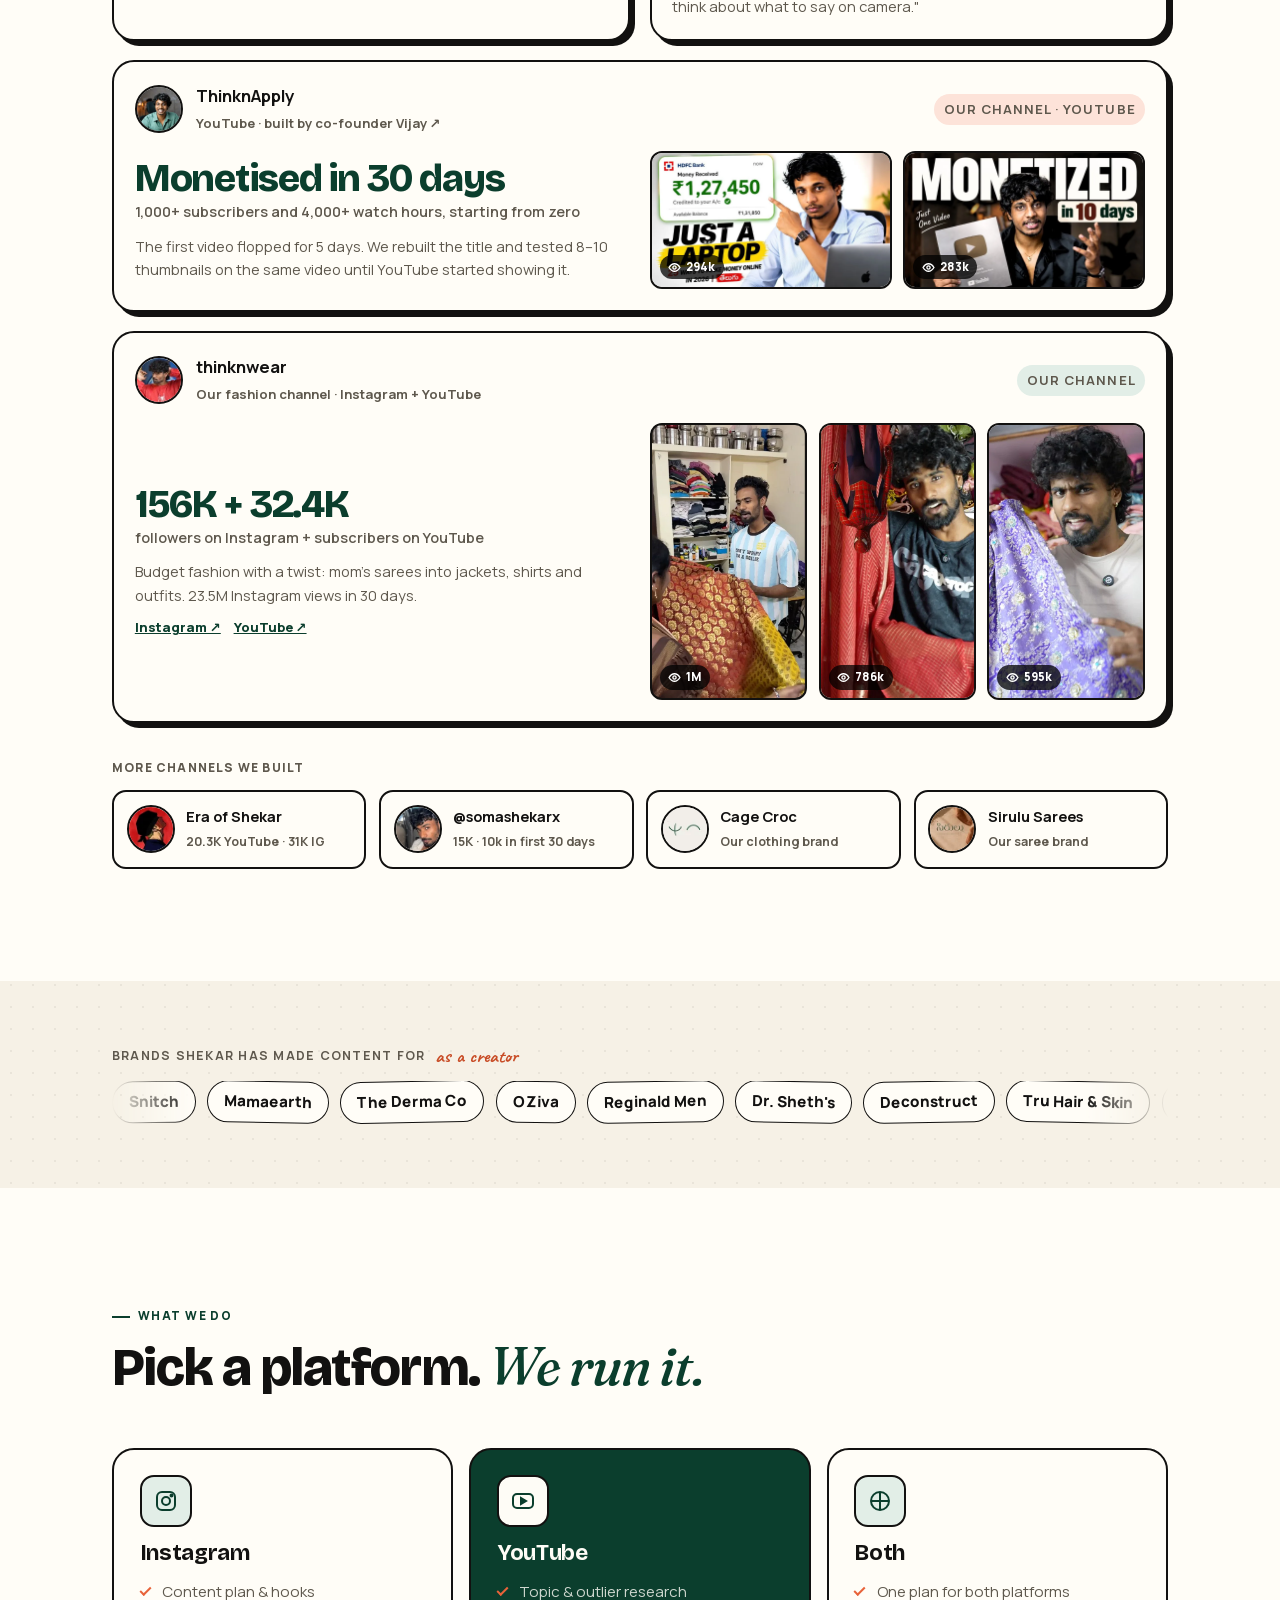
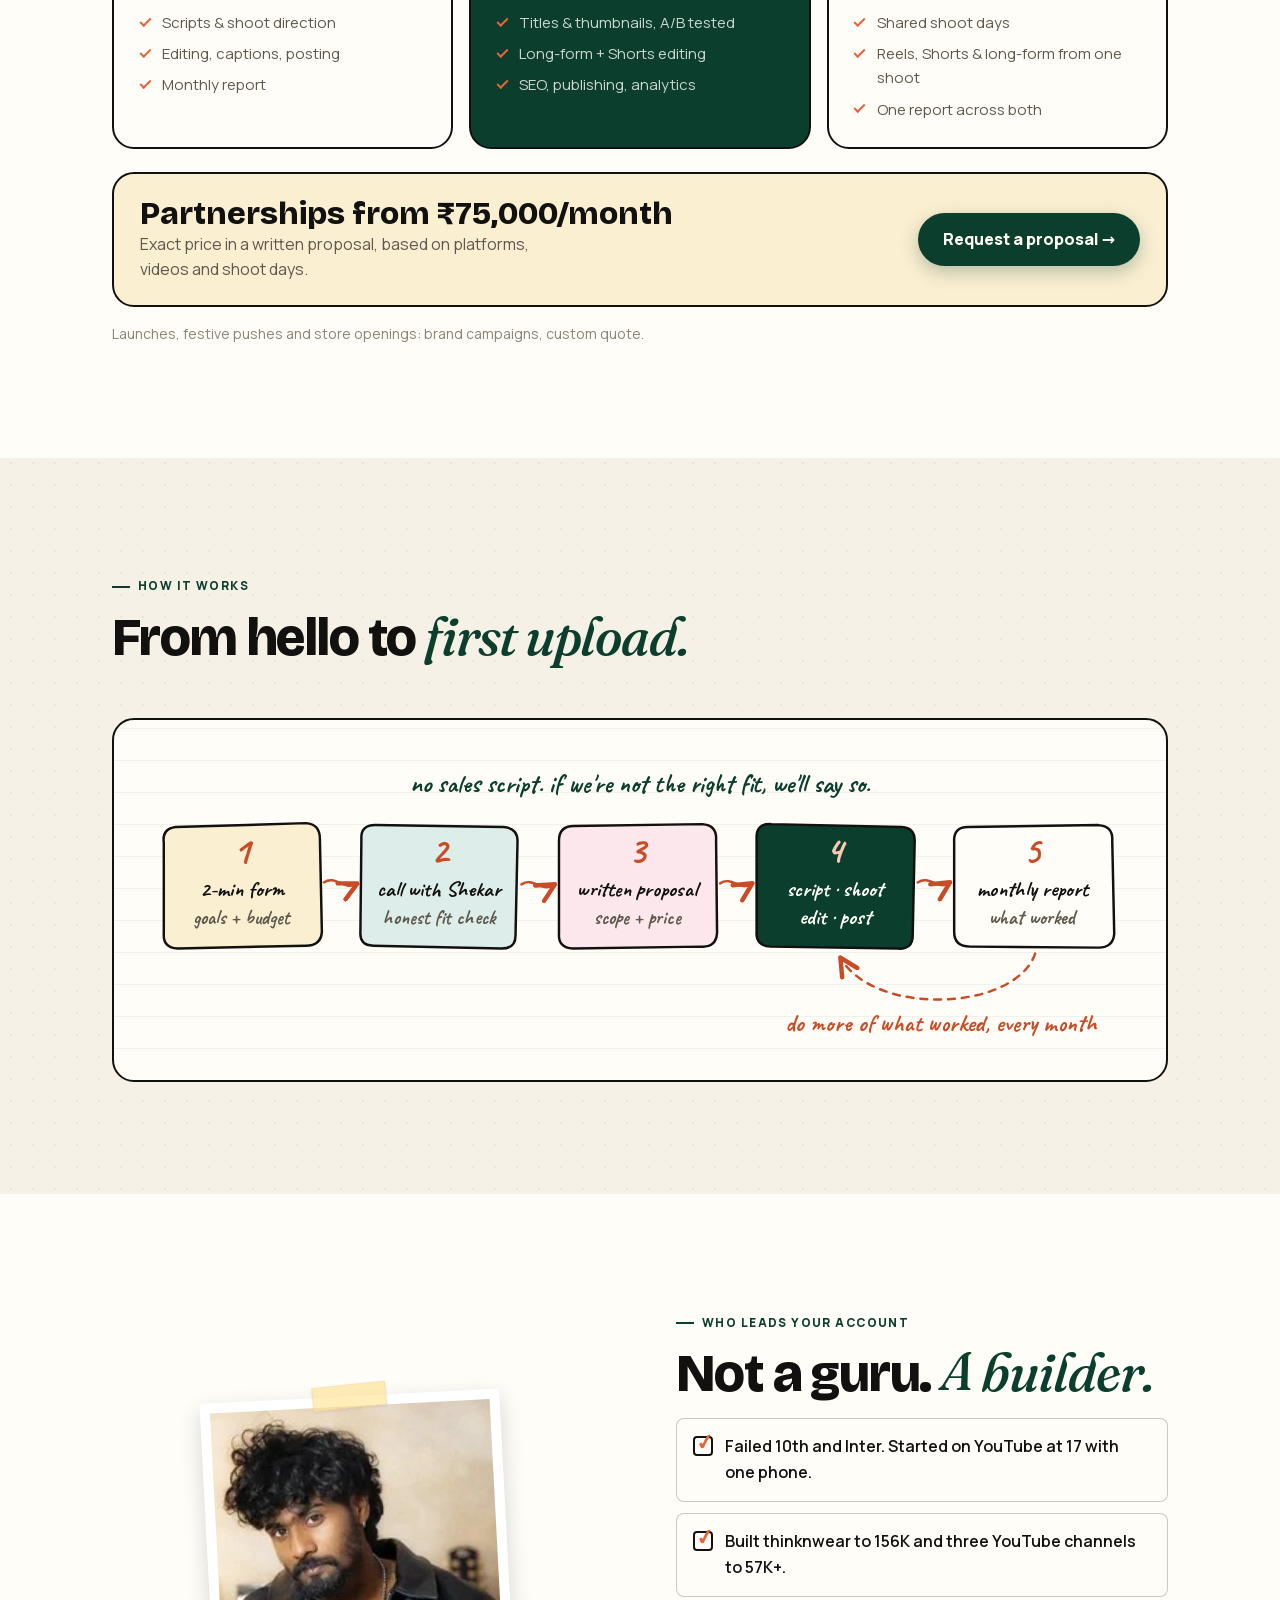
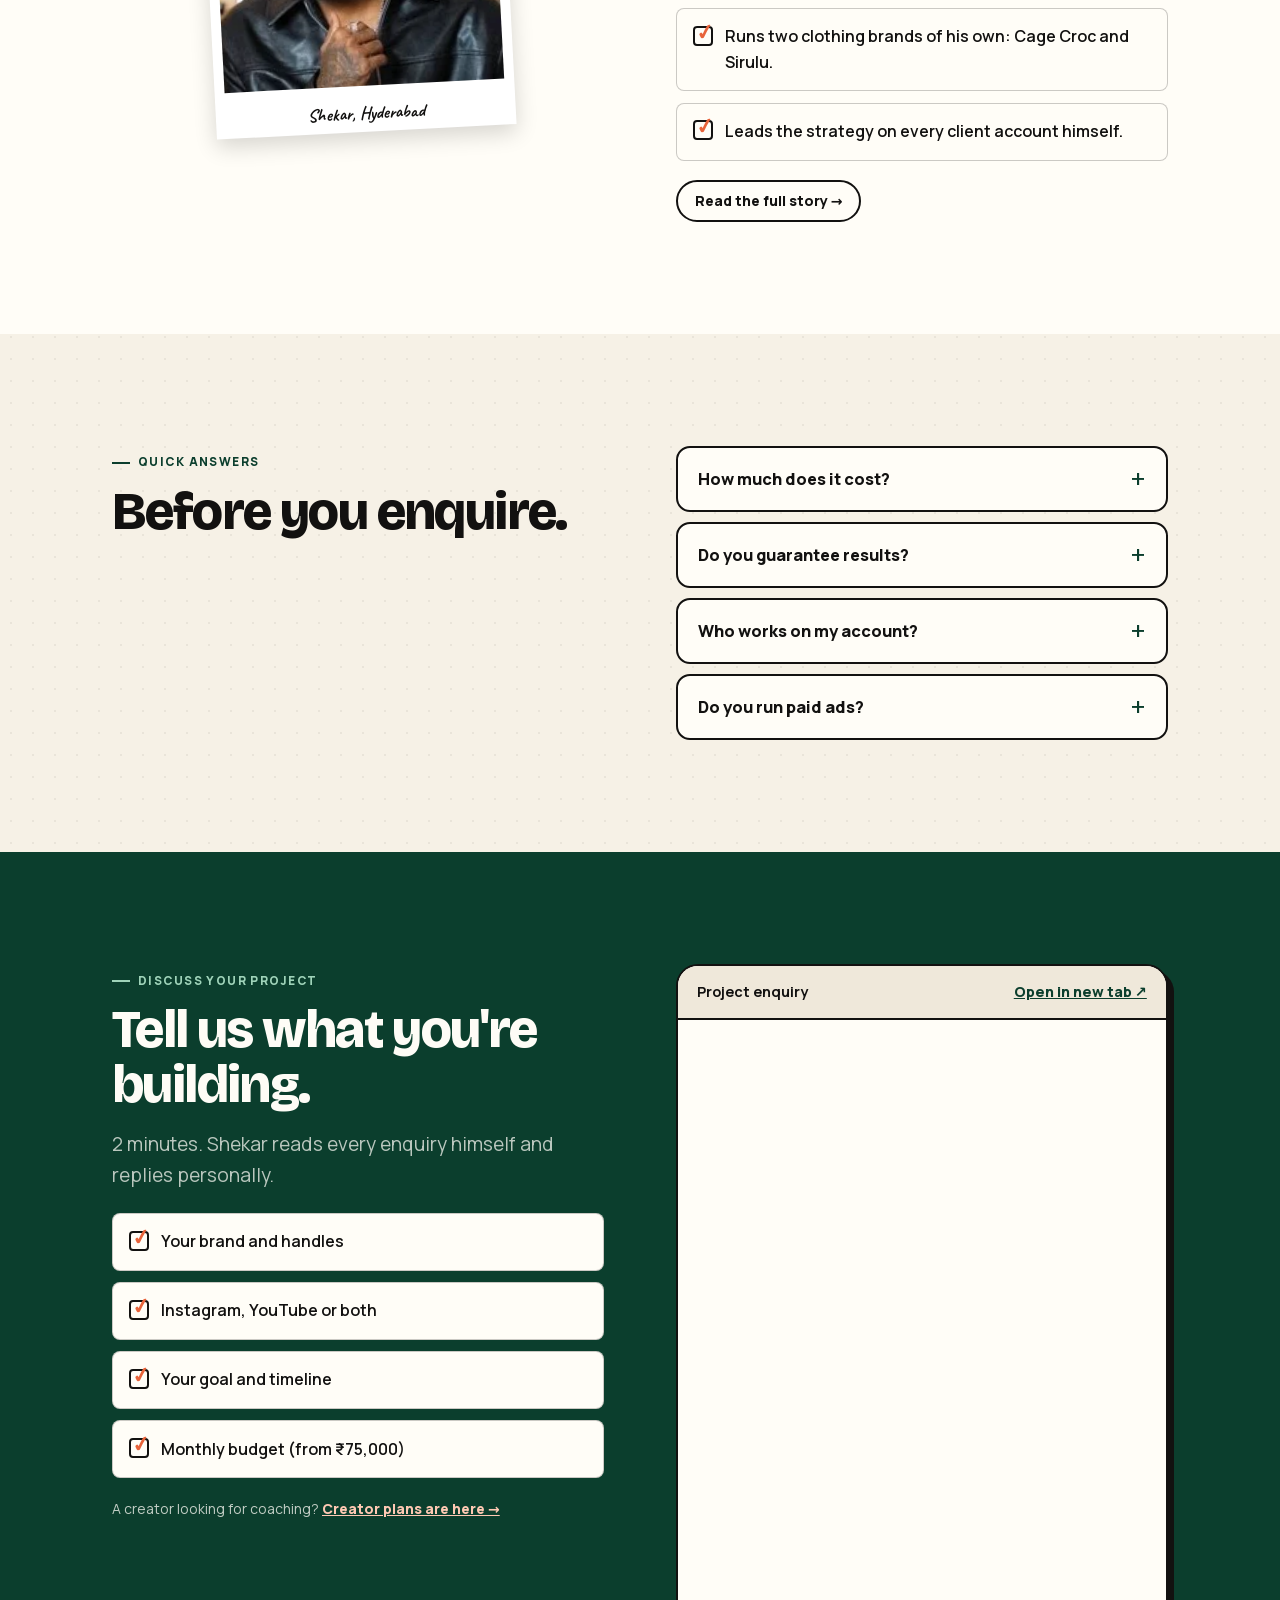
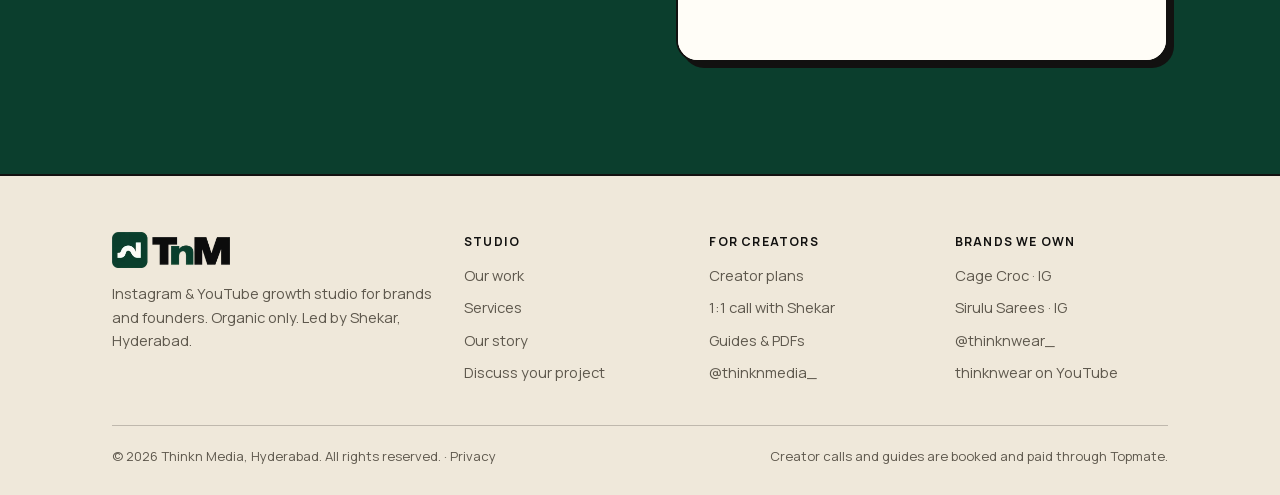
==== commit 91fd7f03: "Add files via upload" ====
--- a/index.html
+++ b/index.html
@@ -15,16 +15,15 @@
 <link rel="icon" type="image/png" sizes="32x32" href="favicon-32.png">
 <link rel="icon" type="image/png" sizes="64x64" href="favicon-64.png">
 <link rel="apple-touch-icon" href="apple-touch-icon.png">
-<link rel="preconnect" href="https://fonts.googleapis.com">
-<link rel="preconnect" href="https://fonts.gstatic.com" crossorigin>
-<link href="https://fonts.googleapis.com/css2?family=Bricolage+Grotesque:opsz,wght@12..96,700;12..96,800&family=Caveat:wght@700&family=Fraunces:ital,opsz,wght@0,9..144,700;1,9..144,500&family=Manrope:wght@400;500;600;700;800&family=Permanent+Marker&display=swap" rel="stylesheet">
+<link rel="preload" href="font-bricolage-latin.woff2" as="font" type="font/woff2" crossorigin>
+<link rel="preload" href="font-manrope-latin.woff2" as="font" type="font/woff2" crossorigin>
 <link rel="stylesheet" href="styles.css">
 <script type="application/ld+json">{"@context":"https://schema.org","@type":"Organization","name":"Thinkn Media","url":"https://thinknmedia.com/","logo":"https://thinknmedia.com/logo.png","address":{"@type":"PostalAddress","addressLocality":"Hyderabad","addressCountry":"IN"},"founder":{"@type":"Person","name":"Soma Shekar"},"sameAs":["https://www.instagram.com/thinknmedia_/","https://www.linkedin.com/in/shekarcreator/"]}</script>
 </head>
 <body>
 <header class="nav">
   <div class="wrap nav__in">
-    <a href="index.html" class="logo" aria-label="Thinkn Media home"><img src="logo.png" alt="Thinkn Media" width="110" height="34"></a>
+    <a href="index.html" class="logo" aria-label="Thinkn Media home"><img decoding="async" src="logo.webp" alt="Thinkn Media" width="110" height="34"></a>
     <ul class="nav__links">
       <li><a href="index.html#work">Work</a></li>
       <li><a href="index.html#services">Services</a></li>
@@ -46,7 +45,7 @@
   <div class="wrap hero__grid">
     <div>
       <div class="hi-line">
-        <img src="shekar.jpg" alt="" width="42" height="42">
+        <img decoding="async" src="shekar.webp" alt="" width="42" height="42">
         <span class="hand hand--green tilt-l">a studio led by Shekar —</span>
       </div>
       <h1>We grow brands on Instagram &amp; YouTube. <span class="serif-i green">Without ads.</span></h1>
@@ -58,16 +57,16 @@
       <div style="margin-top:1.6rem">
         <p class="trust-label" style="margin-bottom:.6rem">Trusted by</p>
         <div class="trust">
-          <a class="trust__item" href="https://www.instagram.com/momsmilletsorganics/" target="_blank" rel="noopener"><img class="av av--sm" src="img/ig-momsmilletsorganics.jpg" alt="Mom's Millets & Organics"><div><b>Mom's Millets</b><span>196K on Instagram</span></div></a>
-          <a class="trust__item" href="https://www.instagram.com/mrsanju_reacts/" target="_blank" rel="noopener"><img class="av av--sm" src="img/ig-mrsanju_reacts.jpg" alt="Sanju"><div><b>Sanju</b><span>94K on Instagram</span></div></a>
+          <a class="trust__item" href="https://www.instagram.com/momsmilletsorganics/" target="_blank" rel="noopener"><img decoding="async" class="av av--sm" src="img-ig-momsmilletsorganics.webp" alt="Mom's Millets & Organics"><div><b>Mom's Millets</b><span>196K on Instagram</span></div></a>
+          <a class="trust__item" href="https://www.instagram.com/mrsanju_reacts/" target="_blank" rel="noopener"><img decoding="async" class="av av--sm" src="img-ig-mrsanju-reacts.webp" alt="Sanju"><div><b>Sanju</b><span>94K on Instagram</span></div></a>
         </div>
       </div>
     </div>
 
     <div class="board" aria-hidden="true">
-      <a class="phone p-a" href="https://www.youtube.com/shorts/9iTYPCD_Ji4" target="_blank" rel="noopener" tabindex="-1"><img src="img/short-saree-jacket.jpg" alt=""><span class="phone__badge"><svg width="13" height="13" viewBox="0 0 24 24" fill="none" stroke="currentColor" stroke-width="2.5" aria-hidden="true"><path d="M2 12s4-7 10-7 10 7 10 7-4 7-10 7S2 12 2 12z"/><circle cx="12" cy="12" r="3"/></svg> 1M views</span></a>
-      <a class="phone p-b" href="https://www.youtube.com/shorts/xgnpnUOV2lc" target="_blank" rel="noopener" tabindex="-1"><img src="img/short-saree-spiderman.jpg" alt=""><span class="phone__badge"><svg width="13" height="13" viewBox="0 0 24 24" fill="none" stroke="currentColor" stroke-width="2.5" aria-hidden="true"><path d="M2 12s4-7 10-7 10 7 10 7-4 7-10 7S2 12 2 12z"/><circle cx="12" cy="12" r="3"/></svg> 786k views</span></a>
-      <div class="polaroid"><span class="tape tc"></span><img src="shekar.jpg" alt=""><span class="cap">Shekar, founder</span></div>
+      <a class="phone p-a" href="https://www.youtube.com/shorts/9iTYPCD_Ji4" target="_blank" rel="noopener" tabindex="-1"><img decoding="async" src="img-short-saree-jacket.webp" alt=""><span class="phone__badge"><svg width="13" height="13" viewBox="0 0 24 24" fill="none" stroke="currentColor" stroke-width="2.5" aria-hidden="true"><path d="M2 12s4-7 10-7 10 7 10 7-4 7-10 7S2 12 2 12z"/><circle cx="12" cy="12" r="3"/></svg> 1M views</span></a>
+      <a class="phone p-b" href="https://www.youtube.com/shorts/xgnpnUOV2lc" target="_blank" rel="noopener" tabindex="-1"><img decoding="async" src="img-short-saree-spiderman.webp" alt=""><span class="phone__badge"><svg width="13" height="13" viewBox="0 0 24 24" fill="none" stroke="currentColor" stroke-width="2.5" aria-hidden="true"><path d="M2 12s4-7 10-7 10 7 10 7-4 7-10 7S2 12 2 12z"/><circle cx="12" cy="12" r="3"/></svg> 786k views</span></a>
+      <div class="polaroid"><span class="tape tc"></span><img decoding="async" src="shekar.webp" alt=""><span class="cap">Shekar, founder</span></div>
       <div class="sticky sticky--pink">real videos from our own channel. made with the same system we use for you.</div>
     </div>
   </div>
@@ -94,7 +93,7 @@
     <div class="wgrid">
       <!-- Mom's Millets -->
       <article class="wcard reveal">
-        <div class="wcard__head"><img class="av" src="img/ig-momsmilletsorganics.jpg" alt="Mom's Millets & Organics logo"><div><b>Mom's Millets &amp; Organics</b><a href="https://www.instagram.com/momsmilletsorganics/" target="_blank" rel="noopener">@momsmilletsorganics ↗</a></div><span class="wcard__tag">Client · Food brand</span></div>
+        <div class="wcard__head"><img loading="lazy" decoding="async" class="av" src="img-ig-momsmilletsorganics.webp" alt="Mom's Millets & Organics logo"><div><b>Mom's Millets &amp; Organics</b><a href="https://www.instagram.com/momsmilletsorganics/" target="_blank" rel="noopener">@momsmilletsorganics ↗</a></div><span class="wcard__tag">Client · Food brand</span></div>
         <div class="wcard__result">100k+ views<small>on one guided video we made</small></div>
         <div class="bars" role="img" aria-label="Their usual videos: 10 to 15 thousand views. Our guided video: over 100 thousand views.">
           <div class="bars__row"><span>Their usual</span><div class="bars__track"><div class="bars__fill" style="width:14%">15k</div></div></div>
@@ -105,7 +104,7 @@
 
       <!-- Sanju -->
       <article class="wcard reveal">
-        <div class="wcard__head"><img class="av" src="img/ig-mrsanju_reacts.jpg" alt="Sanju"><div><b>Sanju</b><a href="https://www.instagram.com/mrsanju_reacts/" target="_blank" rel="noopener">@mrsanju_reacts ↗</a></div><span class="wcard__tag">Client · Creator</span></div>
+        <div class="wcard__head"><img loading="lazy" decoding="async" class="av" src="img-ig-mrsanju-reacts.webp" alt="Sanju"><div><b>Sanju</b><a href="https://www.instagram.com/mrsanju_reacts/" target="_blank" rel="noopener">@mrsanju_reacts ↗</a></div><span class="wcard__tag">Client · Creator</span></div>
         <div class="wcard__result">+22,000 followers<small>in 30 days, ₹0 on ads</small></div>
         <div class="bars" role="img" aria-label="Followers grew from 51 thousand to 73 thousand in 30 days.">
           <div class="bars__row"><span>Day 1</span><div class="bars__track"><div class="bars__fill" style="width:70%">51k</div></div></div>
@@ -116,22 +115,22 @@
 
       <!-- ThinknApply -->
       <article class="wcard wcard--wide reveal">
-        <div class="wcard__head"><img class="av" src="img/av-thinknapply.jpg" alt="ThinknApply channel"><div><b>ThinknApply</b><a href="https://www.youtube.com/@letsthinknapply" target="_blank" rel="noopener">YouTube · built by co-founder Vijay ↗</a></div><span class="wcard__tag wcard__tag--yt">Our channel · YouTube</span></div>
+        <div class="wcard__head"><img loading="lazy" decoding="async" class="av" src="img-av-thinknapply.webp" alt="ThinknApply channel"><div><b>ThinknApply</b><a href="https://www.youtube.com/@letsthinknapply" target="_blank" rel="noopener">YouTube · built by co-founder Vijay ↗</a></div><span class="wcard__tag wcard__tag--yt">Our channel · YouTube</span></div>
         <div class="split" style="gap:1.2rem;align-items:center">
           <div>
             <div class="wcard__result">Monetised in 30 days<small>1,000+ subscribers and 4,000+ watch hours, starting from zero</small></div>
             <p class="wcard__line" style="margin-top:.8rem">The first video flopped for 5 days. We rebuilt the title and tested 8–10 thumbnails on the same video until YouTube started showing it.</p>
           </div>
           <div class="thumbs thumbs--2">
-            <a class="thumb thumb--h" href="https://www.youtube.com/watch?v=cvfRDcNSKhk" target="_blank" rel="noopener"><img src="img/yt-thinknapply-25ways.jpg" alt="ThinknApply video: 25 Laziest Ways To Make Money" loading="lazy"><span class="thumb__v"><svg width="13" height="13" viewBox="0 0 24 24" fill="none" stroke="currentColor" stroke-width="2.5" aria-hidden="true"><path d="M2 12s4-7 10-7 10 7 10 7-4 7-10 7S2 12 2 12z"/><circle cx="12" cy="12" r="3"/></svg> 294k</span></a>
-            <a class="thumb thumb--h" href="https://www.youtube.com/watch?v=4rzjgpjuIjE" target="_blank" rel="noopener"><img src="img/yt-thinknapply-monetised.jpg" alt="ThinknApply video: I got monetised with just one video" loading="lazy"><span class="thumb__v"><svg width="13" height="13" viewBox="0 0 24 24" fill="none" stroke="currentColor" stroke-width="2.5" aria-hidden="true"><path d="M2 12s4-7 10-7 10 7 10 7-4 7-10 7S2 12 2 12z"/><circle cx="12" cy="12" r="3"/></svg> 283k</span></a>
+            <a class="thumb thumb--h" href="https://www.youtube.com/watch?v=cvfRDcNSKhk" target="_blank" rel="noopener"><img decoding="async" src="img-yt-thinknapply-25ways.webp" alt="ThinknApply video: 25 Laziest Ways To Make Money" loading="lazy"><span class="thumb__v"><svg width="13" height="13" viewBox="0 0 24 24" fill="none" stroke="currentColor" stroke-width="2.5" aria-hidden="true"><path d="M2 12s4-7 10-7 10 7 10 7-4 7-10 7S2 12 2 12z"/><circle cx="12" cy="12" r="3"/></svg> 294k</span></a>
+            <a class="thumb thumb--h" href="https://www.youtube.com/watch?v=4rzjgpjuIjE" target="_blank" rel="noopener"><img decoding="async" src="img-yt-thinknapply-monetised.webp" alt="ThinknApply video: I got monetised with just one video" loading="lazy"><span class="thumb__v"><svg width="13" height="13" viewBox="0 0 24 24" fill="none" stroke="currentColor" stroke-width="2.5" aria-hidden="true"><path d="M2 12s4-7 10-7 10 7 10 7-4 7-10 7S2 12 2 12z"/><circle cx="12" cy="12" r="3"/></svg> 283k</span></a>
           </div>
         </div>
       </article>
 
       <!-- thinknwear -->
       <article class="wcard wcard--wide reveal">
-        <div class="wcard__head"><img class="av" src="img/ig-thinknwear_.jpg" alt="thinknwear"><div><b>thinknwear</b><span>Our fashion channel · Instagram + YouTube</span></div><span class="wcard__tag">Our channel</span></div>
+        <div class="wcard__head"><img loading="lazy" decoding="async" class="av" src="img-ig-thinknwear.webp" alt="thinknwear"><div><b>thinknwear</b><span>Our fashion channel · Instagram + YouTube</span></div><span class="wcard__tag">Our channel</span></div>
         <div class="split" style="gap:1.2rem;align-items:center">
           <div>
             <div class="wcard__result">156K + 32.4K<small>followers on Instagram + subscribers on YouTube</small></div>
@@ -139,9 +138,9 @@
             <div class="built__links" style="margin-top:.6rem"><a href="https://www.instagram.com/thinknwear_/" target="_blank" rel="noopener">Instagram ↗</a><a href="https://www.youtube.com/@Thinkwear" target="_blank" rel="noopener">YouTube ↗</a></div>
           </div>
           <div class="thumbs thumbs--3">
-            <a class="thumb thumb--v" href="https://www.youtube.com/shorts/9iTYPCD_Ji4" target="_blank" rel="noopener"><img src="img/short-saree-jacket.jpg" alt="Short: mom's saree into jacket" loading="lazy"><span class="thumb__v"><svg width="13" height="13" viewBox="0 0 24 24" fill="none" stroke="currentColor" stroke-width="2.5" aria-hidden="true"><path d="M2 12s4-7 10-7 10 7 10 7-4 7-10 7S2 12 2 12z"/><circle cx="12" cy="12" r="3"/></svg> 1M</span></a>
-            <a class="thumb thumb--v" href="https://www.youtube.com/shorts/xgnpnUOV2lc" target="_blank" rel="noopener"><img src="img/short-saree-spiderman.jpg" alt="Short: grandmother's saree into Spiderman outfit" loading="lazy"><span class="thumb__v"><svg width="13" height="13" viewBox="0 0 24 24" fill="none" stroke="currentColor" stroke-width="2.5" aria-hidden="true"><path d="M2 12s4-7 10-7 10 7 10 7-4 7-10 7S2 12 2 12z"/><circle cx="12" cy="12" r="3"/></svg> 786k</span></a>
-            <a class="thumb thumb--v" href="https://www.youtube.com/shorts/w9vuqUyIeH0" target="_blank" rel="noopener"><img src="img/short-saree-marriage.jpg" alt="Short: mom's saree into wedding outfit" loading="lazy"><span class="thumb__v"><svg width="13" height="13" viewBox="0 0 24 24" fill="none" stroke="currentColor" stroke-width="2.5" aria-hidden="true"><path d="M2 12s4-7 10-7 10 7 10 7-4 7-10 7S2 12 2 12z"/><circle cx="12" cy="12" r="3"/></svg> 595k</span></a>
+            <a class="thumb thumb--v" href="https://www.youtube.com/shorts/9iTYPCD_Ji4" target="_blank" rel="noopener"><img decoding="async" src="img-short-saree-jacket.webp" alt="Short: mom's saree into jacket" loading="lazy"><span class="thumb__v"><svg width="13" height="13" viewBox="0 0 24 24" fill="none" stroke="currentColor" stroke-width="2.5" aria-hidden="true"><path d="M2 12s4-7 10-7 10 7 10 7-4 7-10 7S2 12 2 12z"/><circle cx="12" cy="12" r="3"/></svg> 1M</span></a>
+            <a class="thumb thumb--v" href="https://www.youtube.com/shorts/xgnpnUOV2lc" target="_blank" rel="noopener"><img decoding="async" src="img-short-saree-spiderman.webp" alt="Short: grandmother's saree into Spiderman outfit" loading="lazy"><span class="thumb__v"><svg width="13" height="13" viewBox="0 0 24 24" fill="none" stroke="currentColor" stroke-width="2.5" aria-hidden="true"><path d="M2 12s4-7 10-7 10 7 10 7-4 7-10 7S2 12 2 12z"/><circle cx="12" cy="12" r="3"/></svg> 786k</span></a>
+            <a class="thumb thumb--v" href="https://www.youtube.com/shorts/w9vuqUyIeH0" target="_blank" rel="noopener"><img decoding="async" src="img-short-saree-marriage.webp" alt="Short: mom's saree into wedding outfit" loading="lazy"><span class="thumb__v"><svg width="13" height="13" viewBox="0 0 24 24" fill="none" stroke="currentColor" stroke-width="2.5" aria-hidden="true"><path d="M2 12s4-7 10-7 10 7 10 7-4 7-10 7S2 12 2 12z"/><circle cx="12" cy="12" r="3"/></svg> 595k</span></a>
           </div>
         </div>
       </article>
@@ -149,10 +148,10 @@
 
     <p class="trust-label" style="margin:2.2rem 0 .8rem">More channels we built</p>
     <div class="chans">
-      <a class="chan" href="https://www.youtube.com/@eraofshekar" target="_blank" rel="noopener"><img class="av" src="img/ig-era_of_shekar.jpg" alt=""><div><b>Era of Shekar</b><span>20.3K YouTube · 31K IG</span></div></a>
-      <a class="chan" href="https://www.instagram.com/somashekarx/" target="_blank" rel="noopener"><img class="av" src="img/ig-somashekarx.jpg" alt=""><div><b>@somashekarx</b><span>15K · 10k in first 30 days</span></div></a>
-      <a class="chan" href="https://cagecroc.com/" target="_blank" rel="noopener"><img class="av" src="img/ig-cagecroc-in.jpg" alt=""><div><b>Cage Croc</b><span>Our clothing brand</span></div></a>
-      <a class="chan" href="https://sirulusarees.com/" target="_blank" rel="noopener"><img class="av" src="img/ig-sirulu-in.jpg" alt=""><div><b>Sirulu Sarees</b><span>Our saree brand</span></div></a>
+      <a class="chan" href="https://www.youtube.com/@eraofshekar" target="_blank" rel="noopener"><img loading="lazy" decoding="async" class="av" src="img-ig-era-of-shekar.webp" alt=""><div><b>Era of Shekar</b><span>20.3K YouTube · 31K IG</span></div></a>
+      <a class="chan" href="https://www.instagram.com/somashekarx/" target="_blank" rel="noopener"><img loading="lazy" decoding="async" class="av" src="img-ig-somashekarx.webp" alt=""><div><b>@somashekarx</b><span>15K · 10k in first 30 days</span></div></a>
+      <a class="chan" href="https://cagecroc.com/" target="_blank" rel="noopener"><img loading="lazy" decoding="async" class="av" src="img-ig-cagecroc-in.webp" alt=""><div><b>Cage Croc</b><span>Our clothing brand</span></div></a>
+      <a class="chan" href="https://sirulusarees.com/" target="_blank" rel="noopener"><img loading="lazy" decoding="async" class="av" src="img-ig-sirulu-in.webp" alt=""><div><b>Sirulu Sarees</b><span>Our saree brand</span></div></a>
     </div>
   </div>
 </section>
@@ -267,7 +266,7 @@
 <section class="section section--paper">
   <div class="wrap split" style="align-items:center">
     <div class="reveal" style="display:flex;justify-content:center">
-      <div class="polaroid" style="width:min(300px,80%);transform:rotate(-3deg)"><span class="tape tc"></span><img src="shekar.jpg" alt="Shekar, founder of Thinkn Media"><span class="cap">Shekar, Hyderabad</span></div>
+      <div class="polaroid" style="width:min(300px,80%);transform:rotate(-3deg)"><span class="tape tc"></span><img loading="lazy" decoding="async" src="shekar.webp" alt="Shekar, founder of Thinkn Media"><span class="cap">Shekar, Hyderabad</span></div>
     </div>
     <div class="reveal">
       <span class="eyebrow">Who leads your account</span>
@@ -326,7 +325,7 @@
   <div class="wrap">
     <div class="footer__grid">
       <div>
-        <a href="index.html" class="logo"><img src="logo.png" alt="Thinkn Media" width="117" height="36"></a>
+        <a href="index.html" class="logo"><img loading="lazy" decoding="async" src="logo.webp" alt="Thinkn Media" width="117" height="36"></a>
         <p>Instagram &amp; YouTube growth studio for brands and founders. Organic only. Led by Shekar, Hyderabad.</p>
       </div>
       <div>
--- a/styles.css
+++ b/styles.css
@@ -1,3 +1,16 @@
+/* self-hosted fonts */
+@font-face{font-family:'Bricolage Grotesque';font-style:normal;font-weight:100 900;font-display:swap;src:url(font-bricolage-latin.woff2) format('woff2');unicode-range:U+0000-00FF, U+0131, U+0152-0153, U+02BB-02BC, U+02C6, U+02DA, U+02DC, U+0304, U+0308, U+0329, U+2000-206F, U+20AC, U+2122, U+2191, U+2193, U+2212, U+2215, U+FEFF, U+FFFD;}
+@font-face{font-family:'Bricolage Grotesque';font-style:normal;font-weight:100 900;font-display:swap;src:url(font-bricolage-ext.woff2) format('woff2');unicode-range:U+0100-02BA, U+02BD-02C5, U+02C7-02CC, U+02CE-02D7, U+02DD-02FF, U+1D00-1DBF, U+1E00-1E9F, U+1EF2-1EFF, U+2020, U+20A0-20AB, U+20AD-20C0, U+2113, U+2C60-2C7F, U+A720-A7FF;}
+@font-face{font-family:'Manrope';font-style:normal;font-weight:200 800;font-display:swap;src:url(font-manrope-latin.woff2) format('woff2');unicode-range:U+0000-00FF, U+0131, U+0152-0153, U+02BB-02BC, U+02C6, U+02DA, U+02DC, U+0304, U+0308, U+0329, U+2000-206F, U+20AC, U+2122, U+2191, U+2193, U+2212, U+2215, U+FEFF, U+FFFD;}
+@font-face{font-family:'Manrope';font-style:normal;font-weight:200 800;font-display:swap;src:url(font-manrope-ext.woff2) format('woff2');unicode-range:U+0100-02BA, U+02BD-02C5, U+02C7-02CC, U+02CE-02D7, U+02DD-02FF, U+1D00-1DBF, U+1E00-1E9F, U+1EF2-1EFF, U+2020, U+20A0-20AB, U+20AD-20C0, U+2113, U+2C60-2C7F, U+A720-A7FF;}
+@font-face{font-family:'Fraunces';font-style:normal;font-weight:100 900;font-display:swap;src:url(font-fraunces-latin.woff2) format('woff2');unicode-range:U+0000-00FF, U+0131, U+0152-0153, U+02BB-02BC, U+02C6, U+02DA, U+02DC, U+0304, U+0308, U+0329, U+2000-206F, U+20AC, U+2122, U+2191, U+2193, U+2212, U+2215, U+FEFF, U+FFFD;}
+@font-face{font-family:'Fraunces';font-style:normal;font-weight:100 900;font-display:swap;src:url(font-fraunces-ext.woff2) format('woff2');unicode-range:U+0100-02BA, U+02BD-02C5, U+02C7-02CC, U+02CE-02D7, U+02DD-02FF, U+1D00-1DBF, U+1E00-1E9F, U+1EF2-1EFF, U+2020, U+20A0-20AB, U+20AD-20C0, U+2113, U+2C60-2C7F, U+A720-A7FF;}
+@font-face{font-family:'Fraunces';font-style:italic;font-weight:100 900;font-display:swap;src:url(font-fraunces-italic-latin.woff2) format('woff2');unicode-range:U+0000-00FF, U+0131, U+0152-0153, U+02BB-02BC, U+02C6, U+02DA, U+02DC, U+0304, U+0308, U+0329, U+2000-206F, U+20AC, U+2122, U+2191, U+2193, U+2212, U+2215, U+FEFF, U+FFFD;}
+@font-face{font-family:'Fraunces';font-style:italic;font-weight:100 900;font-display:swap;src:url(font-fraunces-italic-ext.woff2) format('woff2');unicode-range:U+0100-02BA, U+02BD-02C5, U+02C7-02CC, U+02CE-02D7, U+02DD-02FF, U+1D00-1DBF, U+1E00-1E9F, U+1EF2-1EFF, U+2020, U+20A0-20AB, U+20AD-20C0, U+2113, U+2C60-2C7F, U+A720-A7FF;}
+@font-face{font-family:'Caveat';font-style:normal;font-weight:400 700;font-display:swap;src:url(font-caveat-latin.woff2) format('woff2');unicode-range:U+0000-00FF, U+0131, U+0152-0153, U+02BB-02BC, U+02C6, U+02DA, U+02DC, U+0304, U+0308, U+0329, U+2000-206F, U+20AC, U+2122, U+2191, U+2193, U+2212, U+2215, U+FEFF, U+FFFD;}
+@font-face{font-family:'Caveat';font-style:normal;font-weight:400 700;font-display:swap;src:url(font-caveat-ext.woff2) format('woff2');unicode-range:U+0100-02BA, U+02BD-02C5, U+02C7-02CC, U+02CE-02D7, U+02DD-02FF, U+1D00-1DBF, U+1E00-1E9F, U+1EF2-1EFF, U+2020, U+20A0-20AB, U+20AD-20C0, U+2113, U+2C60-2C7F, U+A720-A7FF;}
+@font-face{font-family:'Permanent Marker';font-style:normal;font-weight:400;font-display:swap;src:url(font-marker-latin.woff2) format('woff2');unicode-range:U+0000-00FF, U+0131, U+0152-0153, U+02BB-02BC, U+02C6, U+02DA, U+02DC, U+0304, U+0308, U+0329, U+2000-206F, U+20AC, U+2122, U+2191, U+2193, U+2212, U+2215, U+FEFF, U+FFFD;}
+
 /* ==========================================================
    Thinkn Media (TnM) — shared styles v2
    Brand: logo green + cream + ink. Personal layer: handwriting,
@@ -827,3 +840,4 @@
 @media (max-width: 520px) { .wcard__tag { margin-left: 0; order: -1; flex-basis: 100%; width: fit-content; flex-grow: 0; } }
 .phone__badge { top: 16px; bottom: auto; }
 @media (max-width: 520px) { .wcard__tag { max-width: max-content; } .chans { grid-template-columns: 1fr; } }
+.wcard__head a, .wcard__head b { overflow-wrap: anywhere; }
